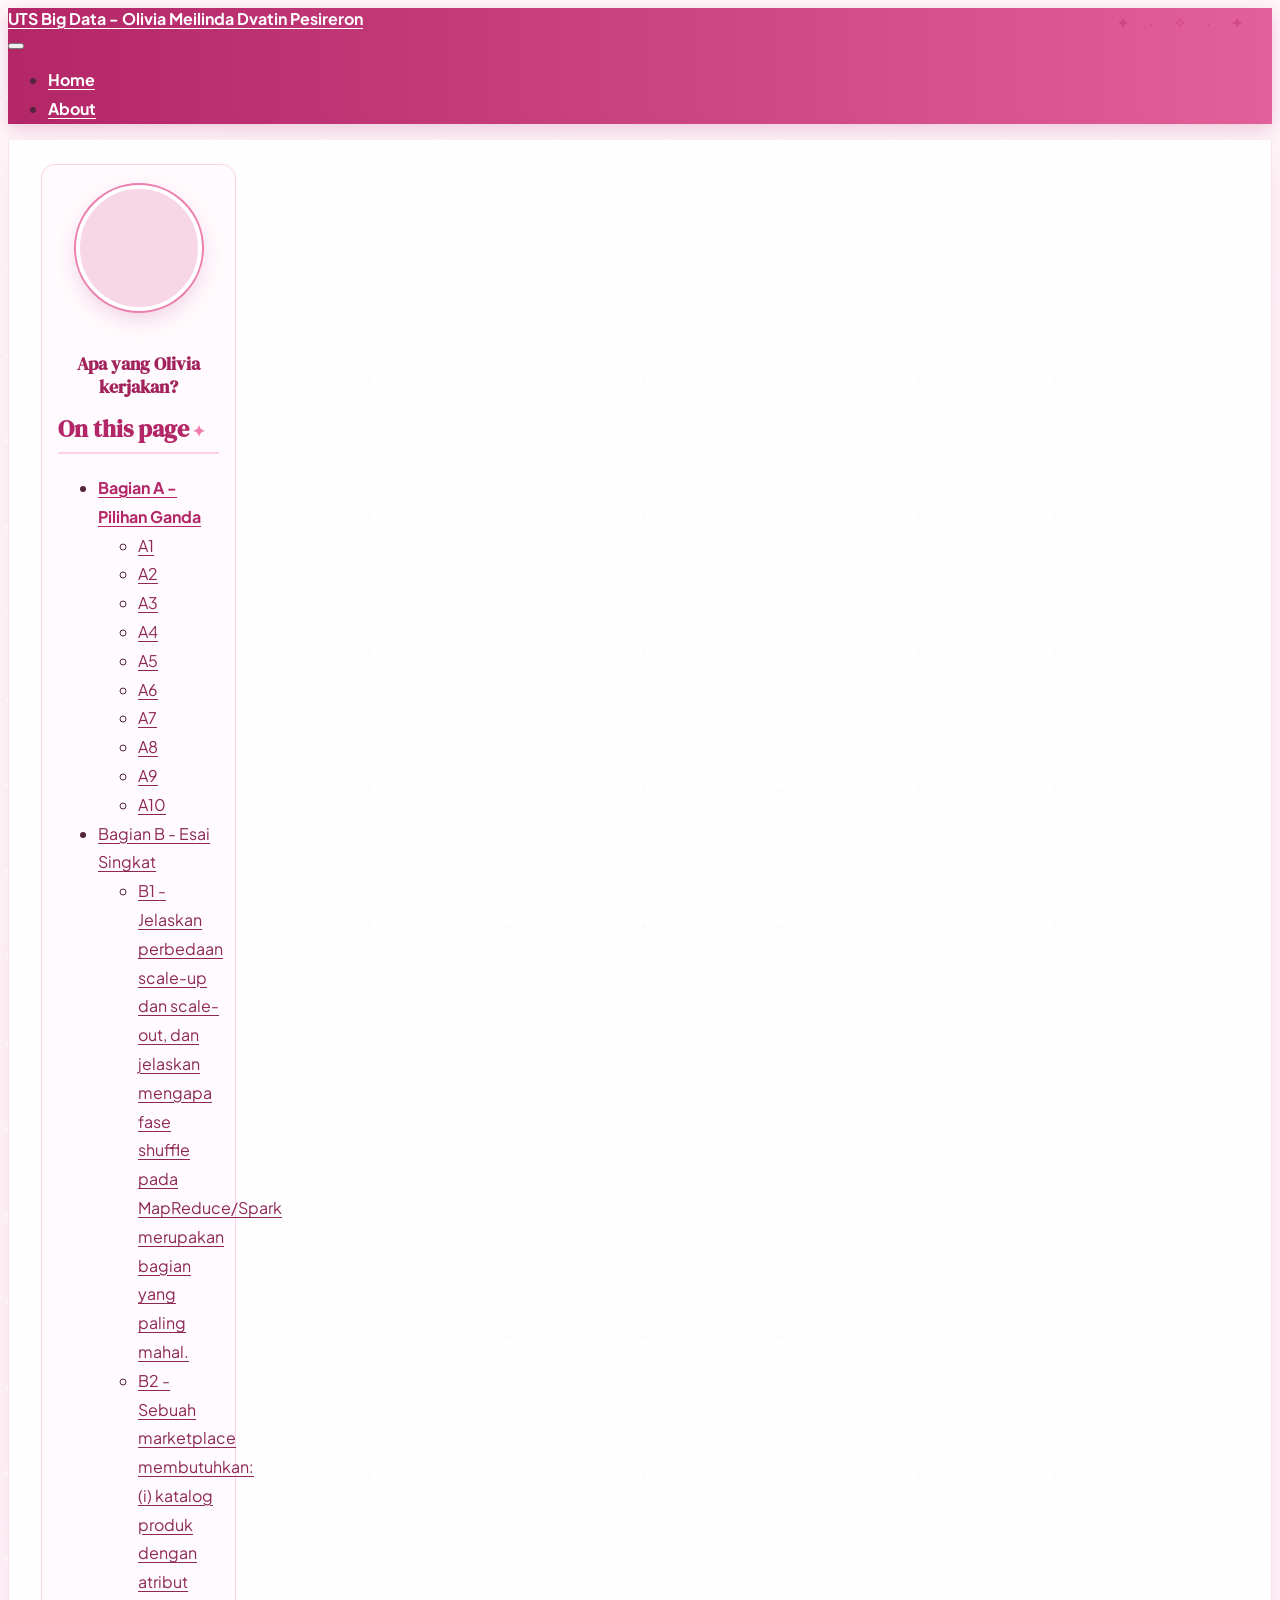
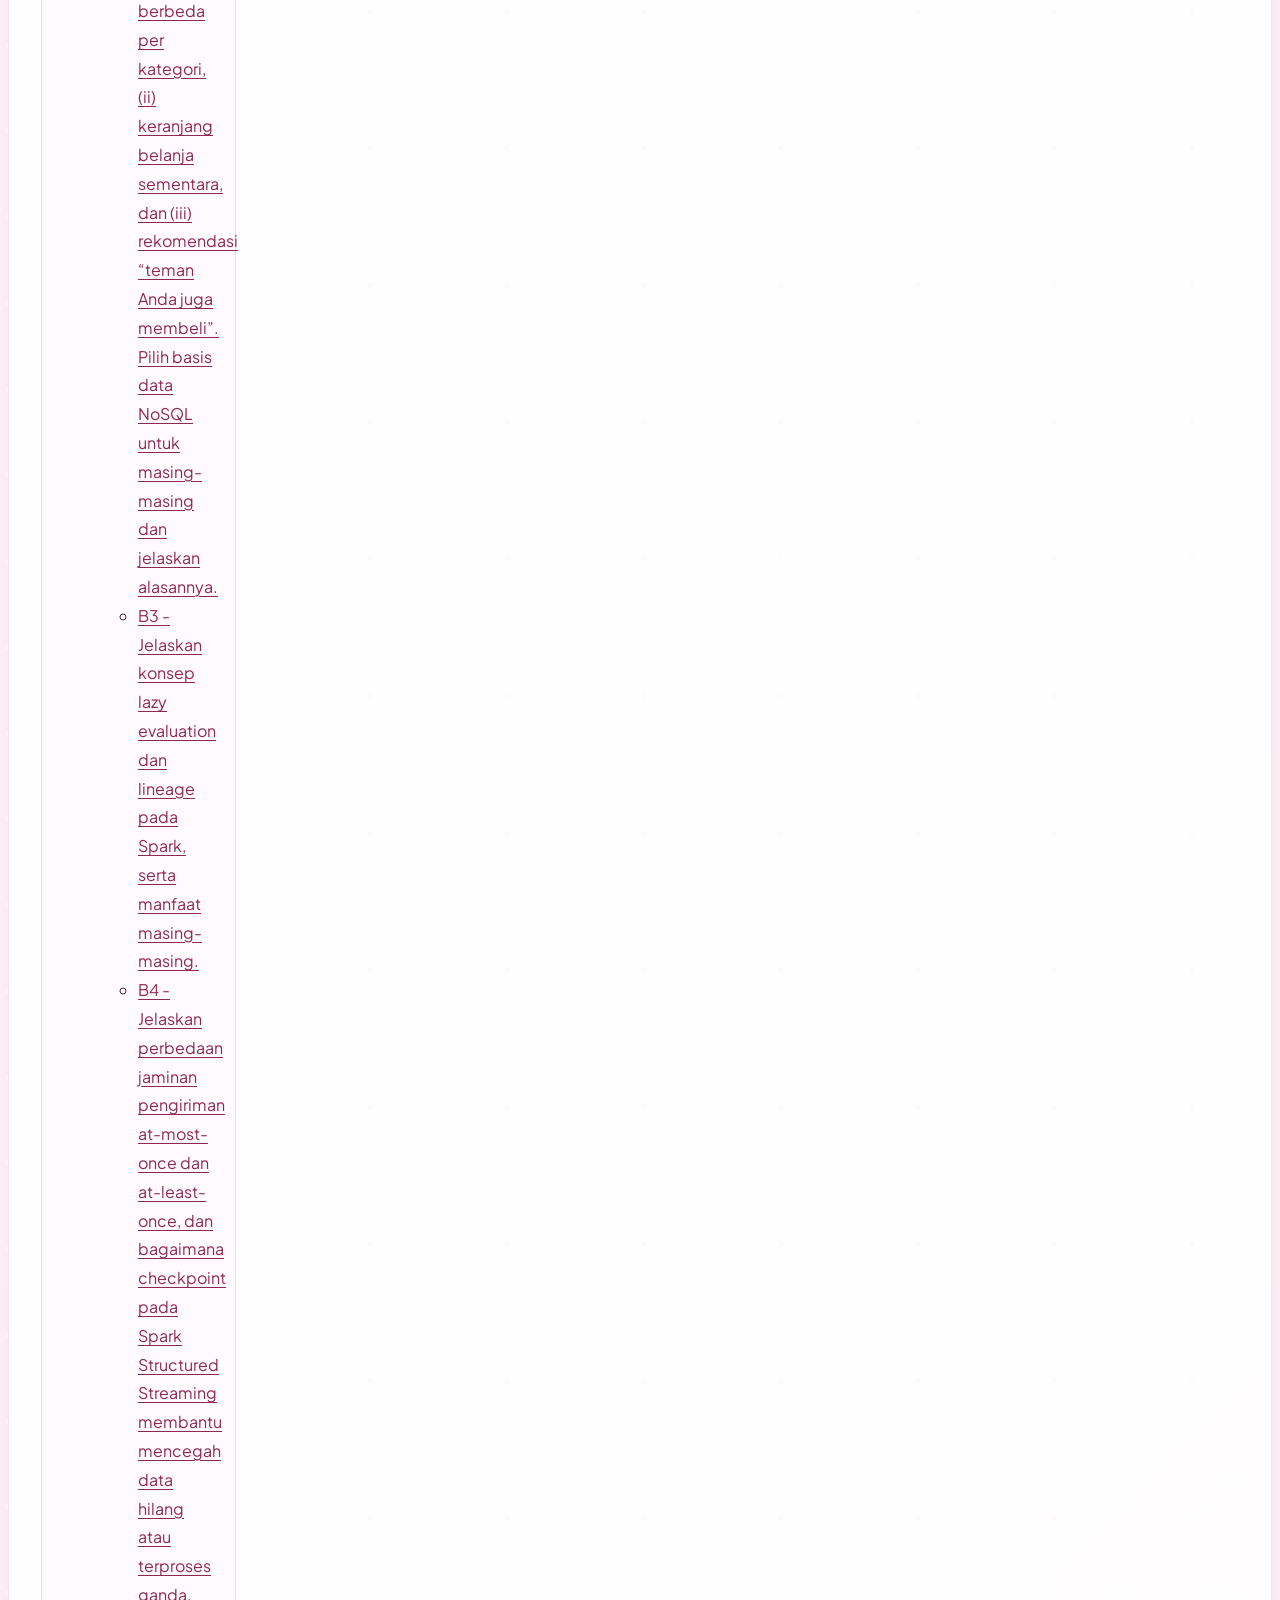
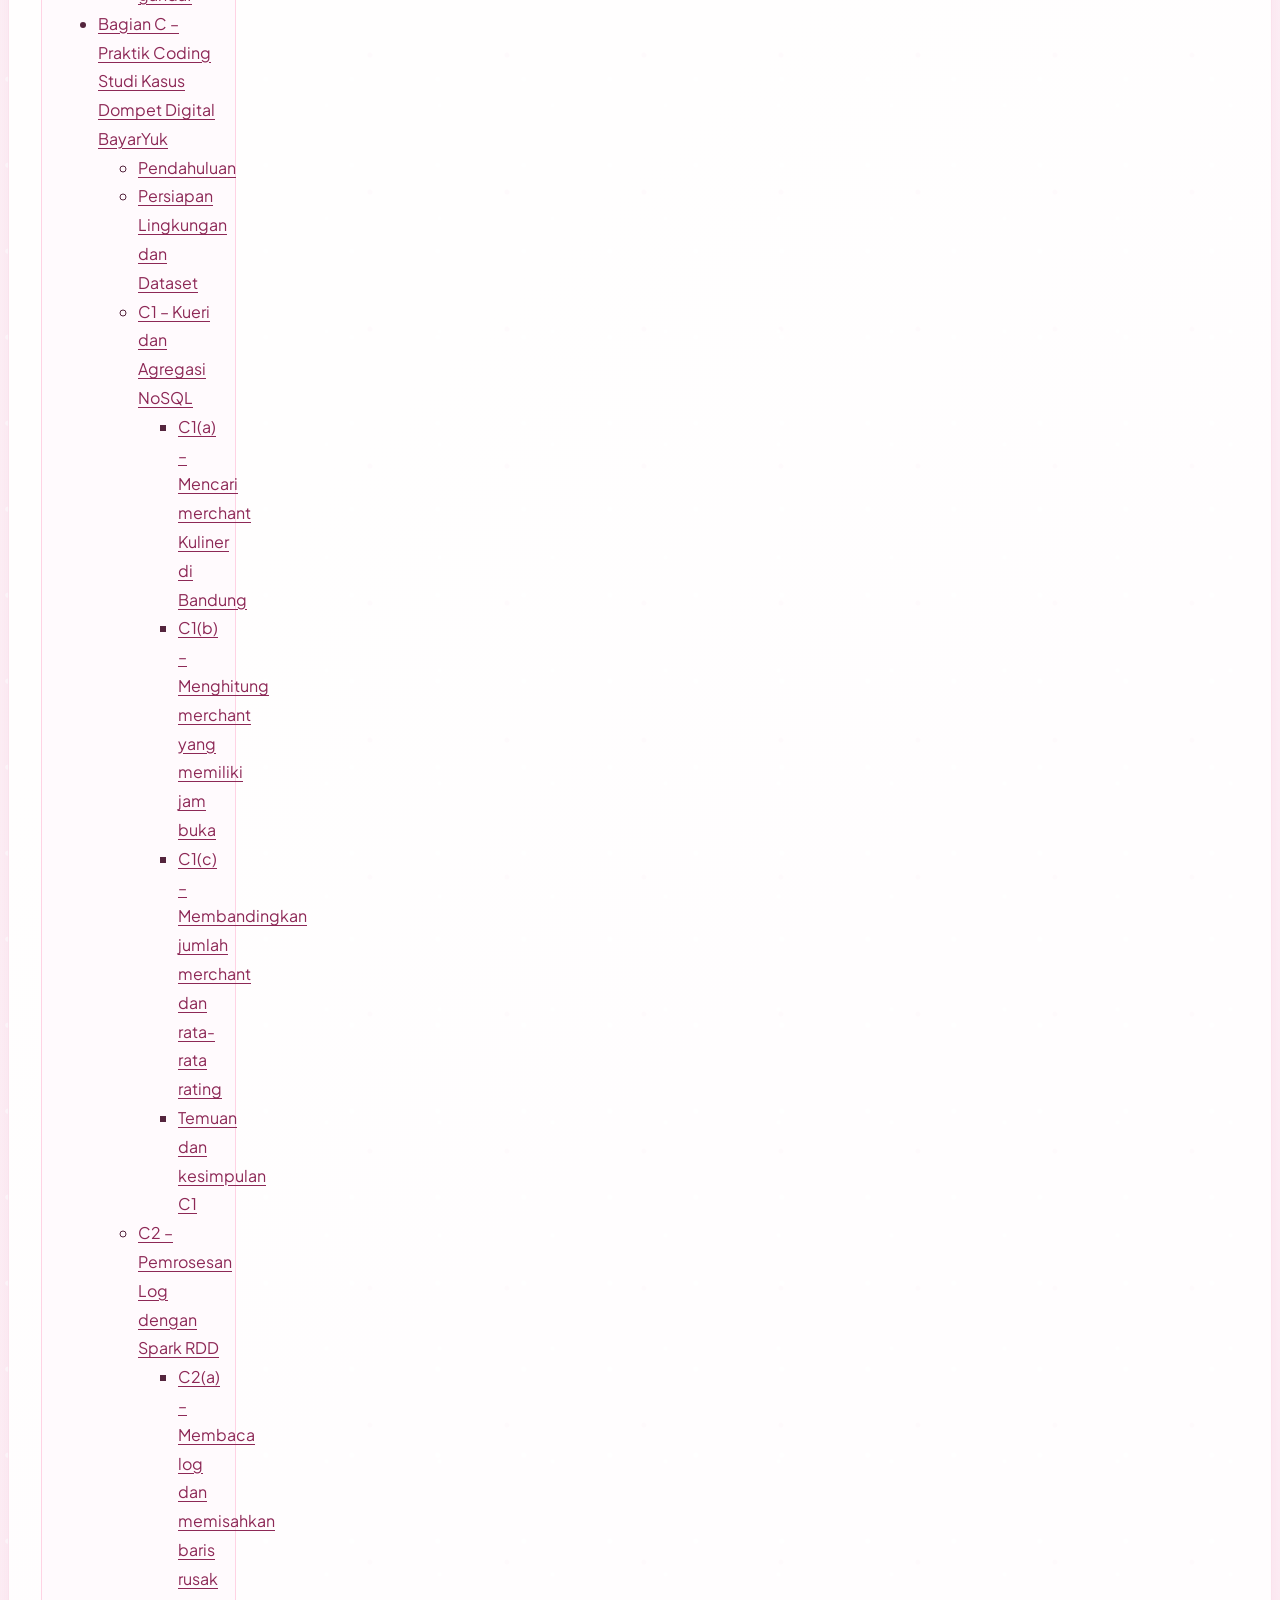
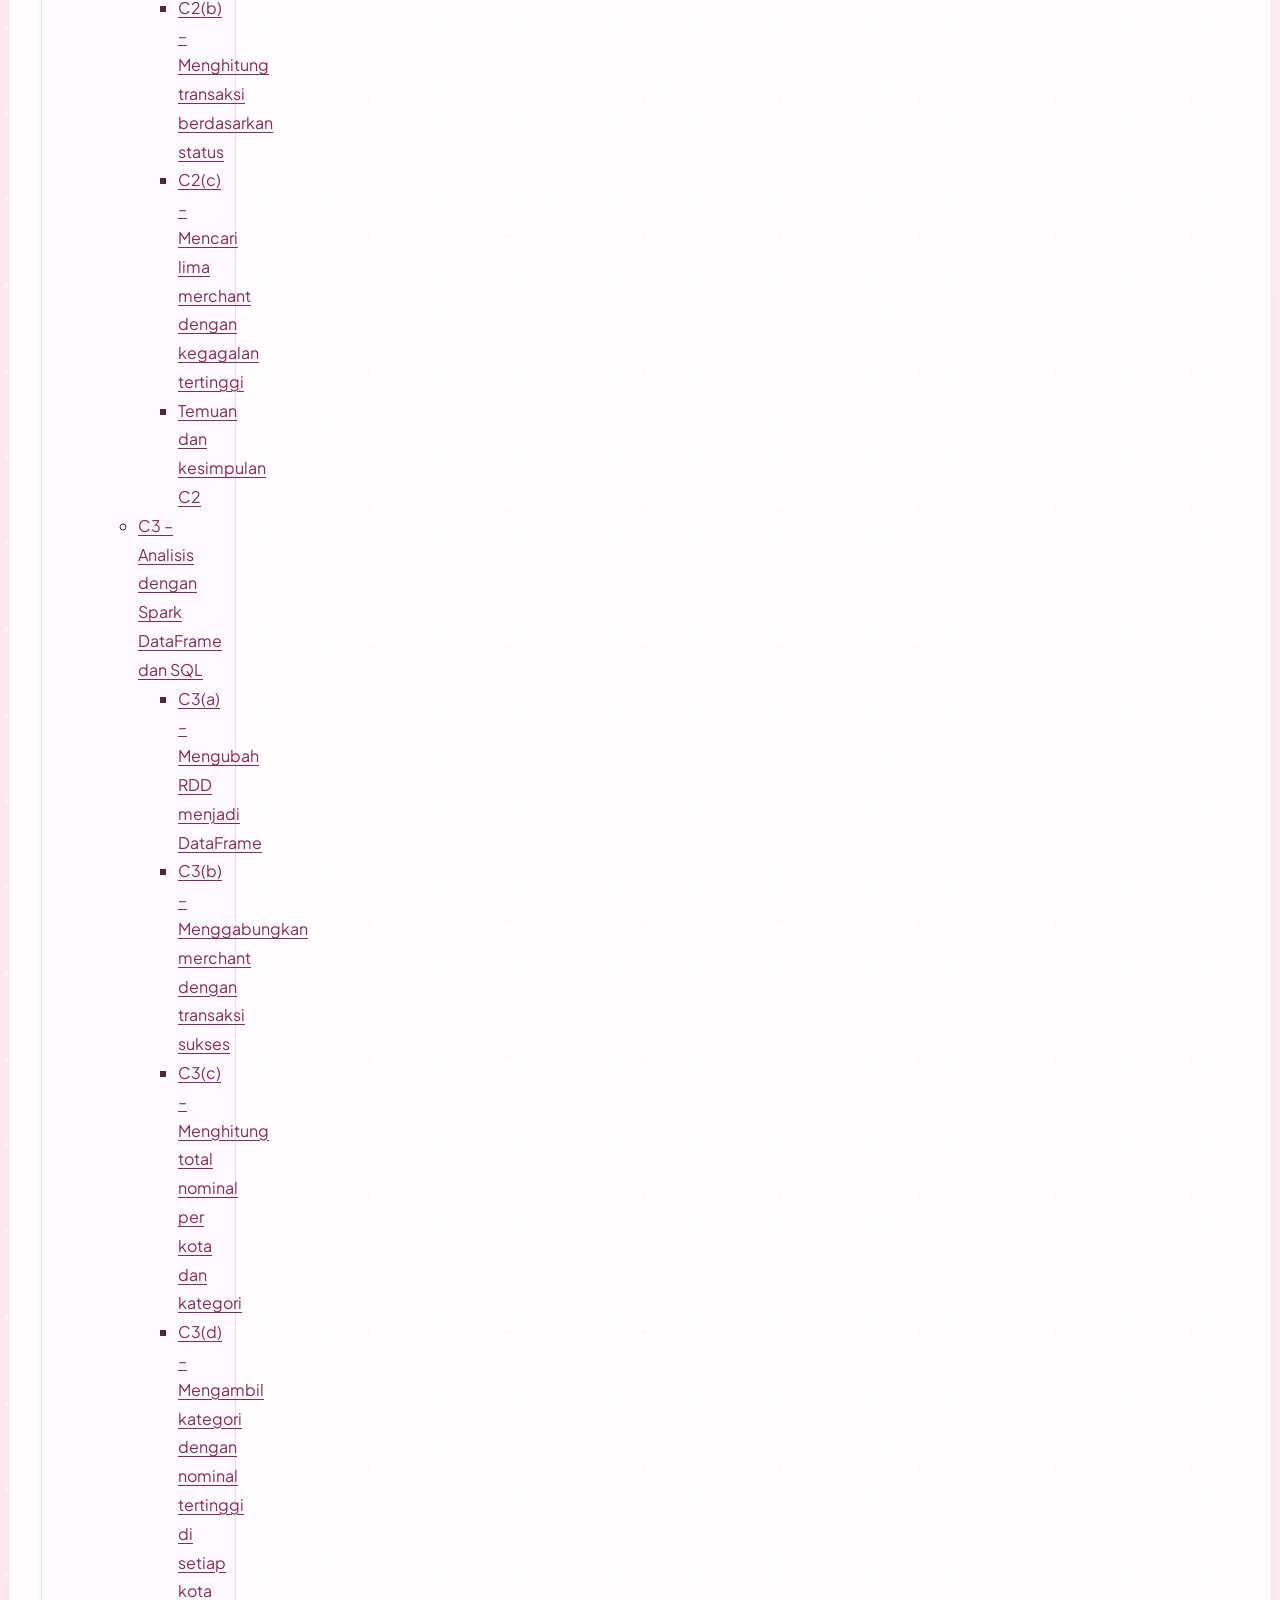
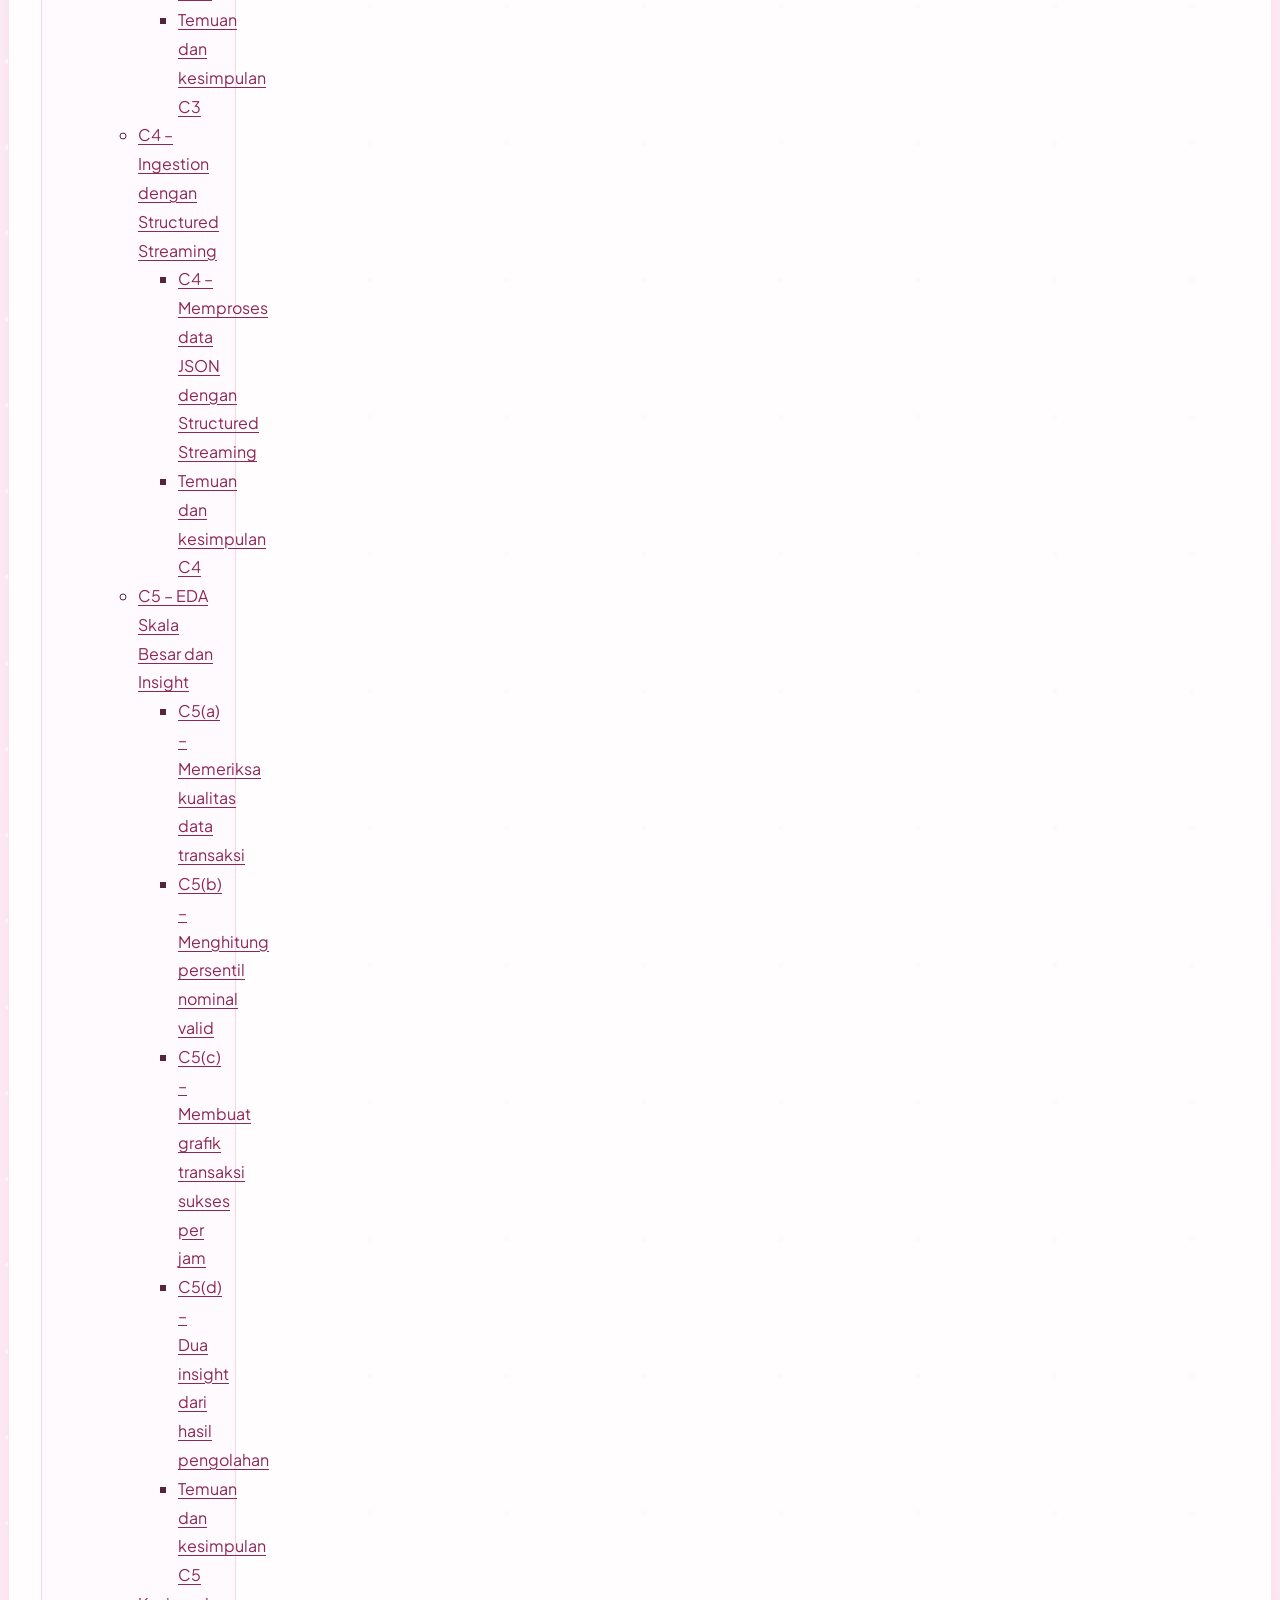
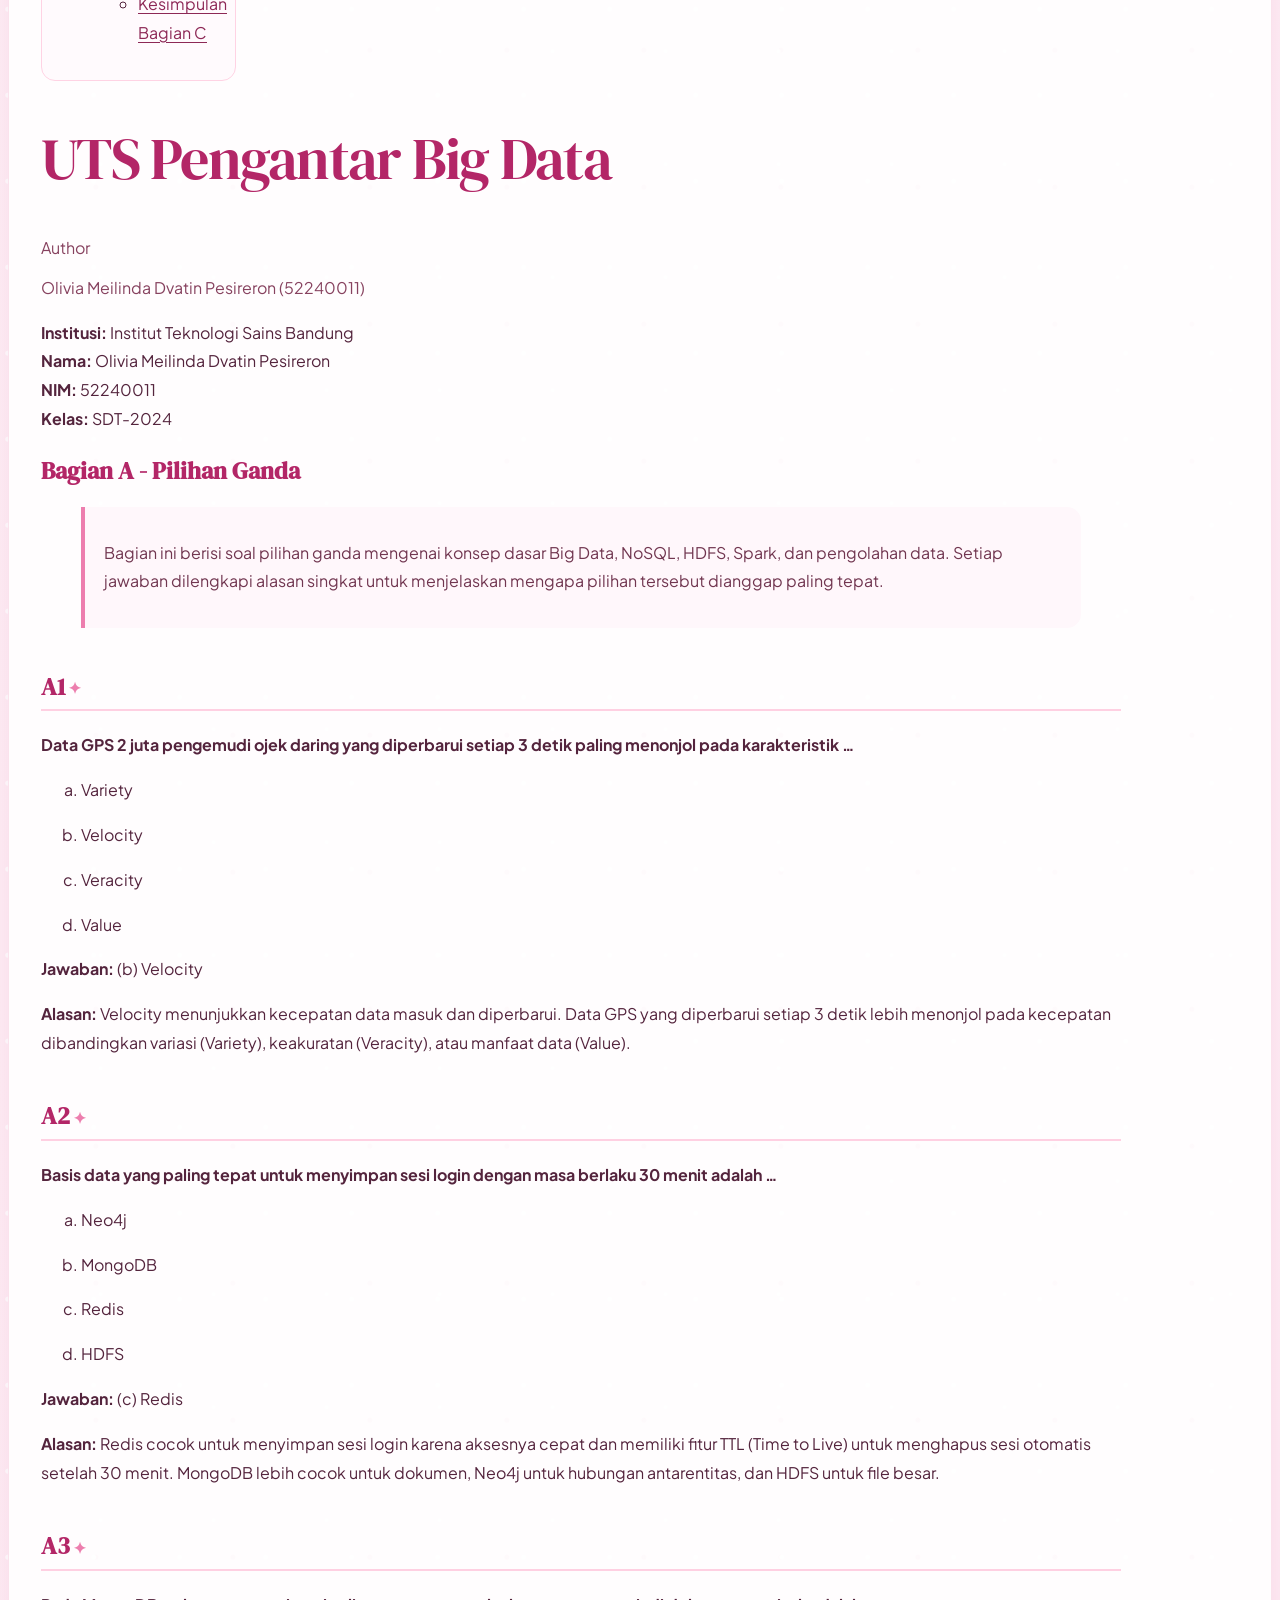
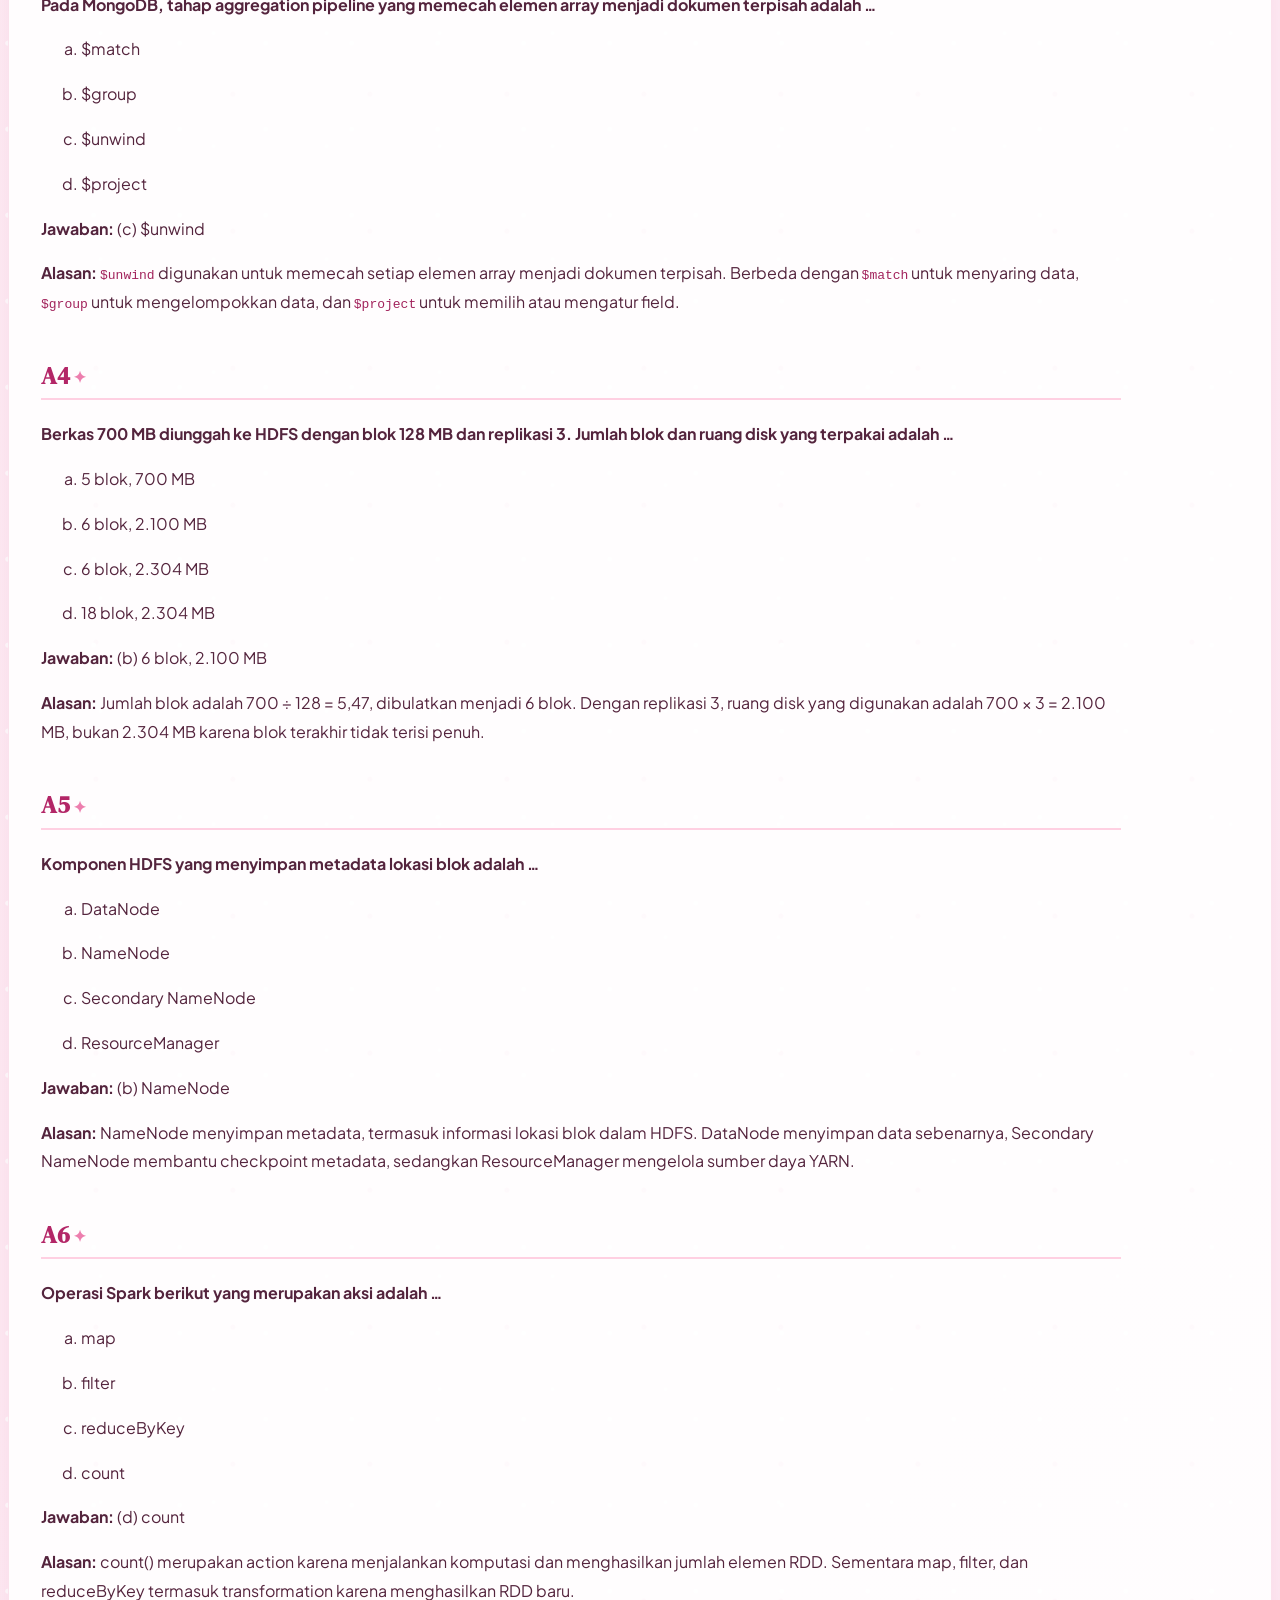
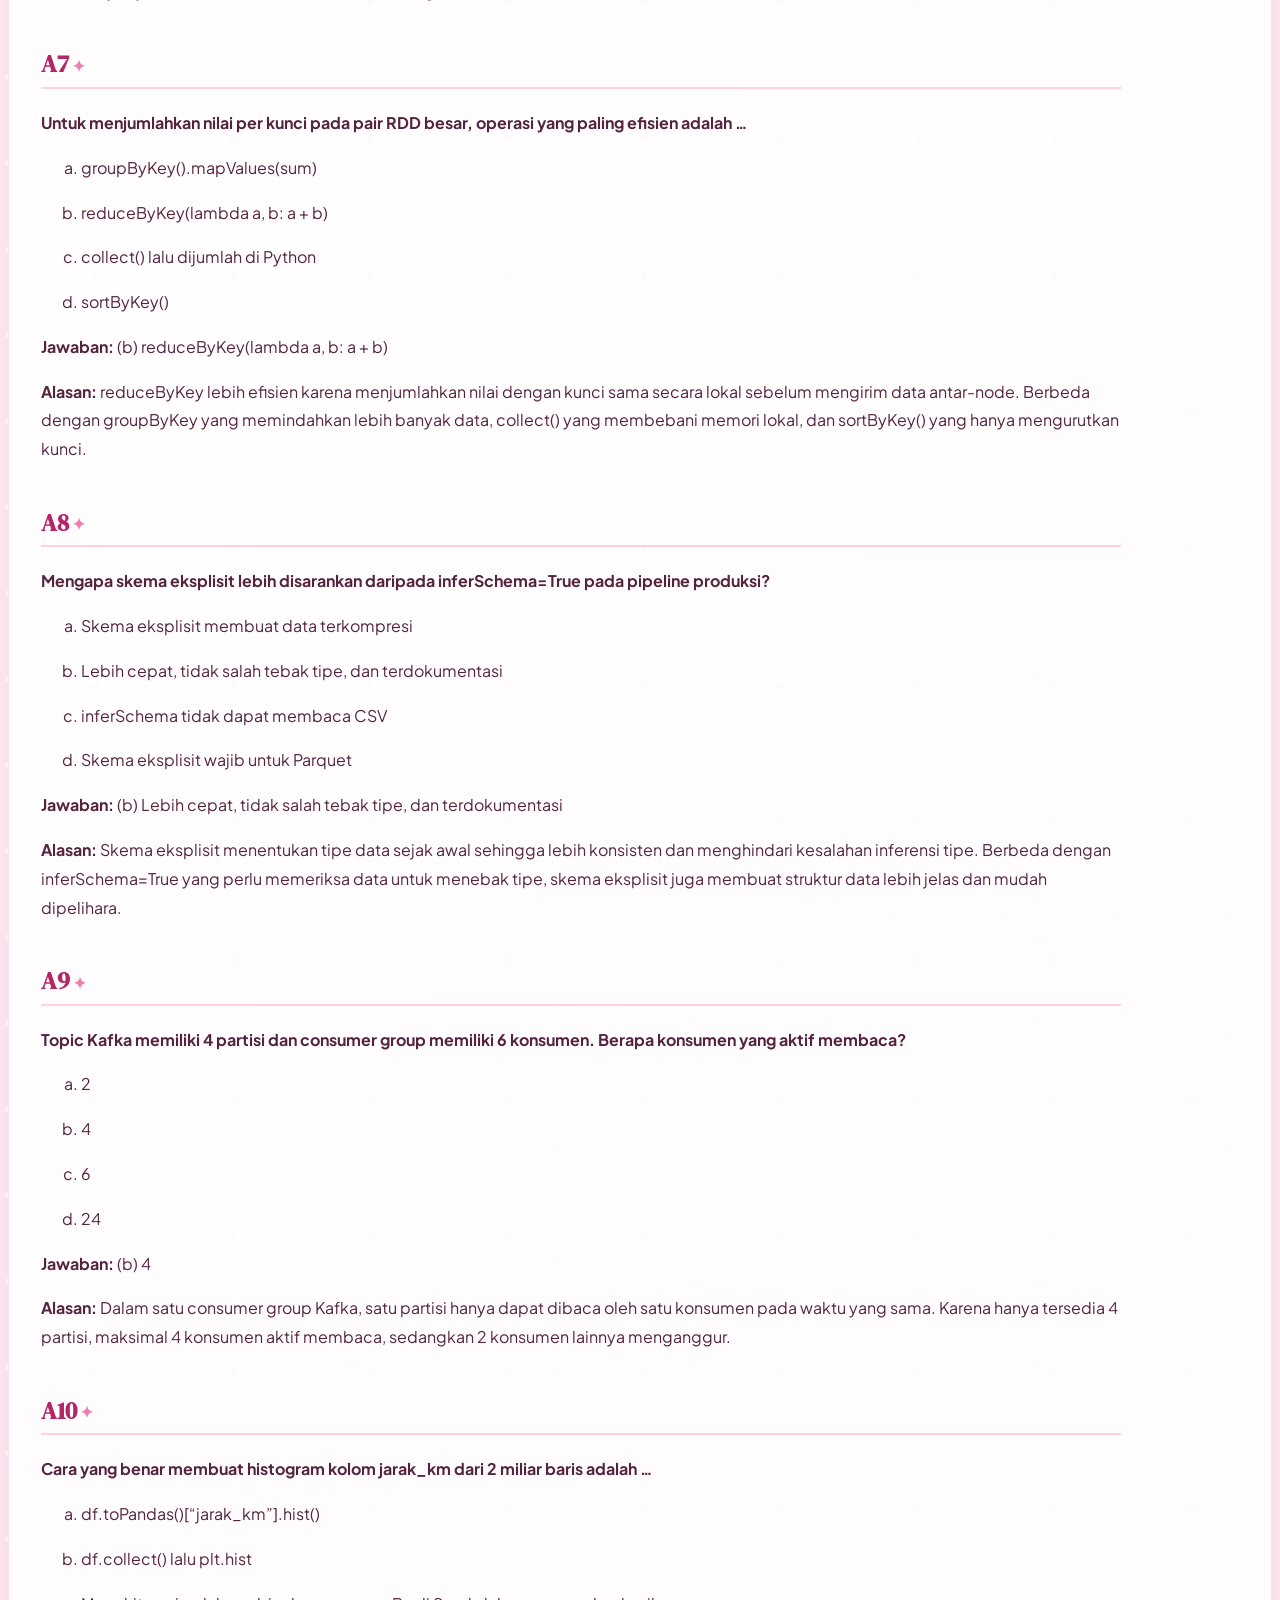
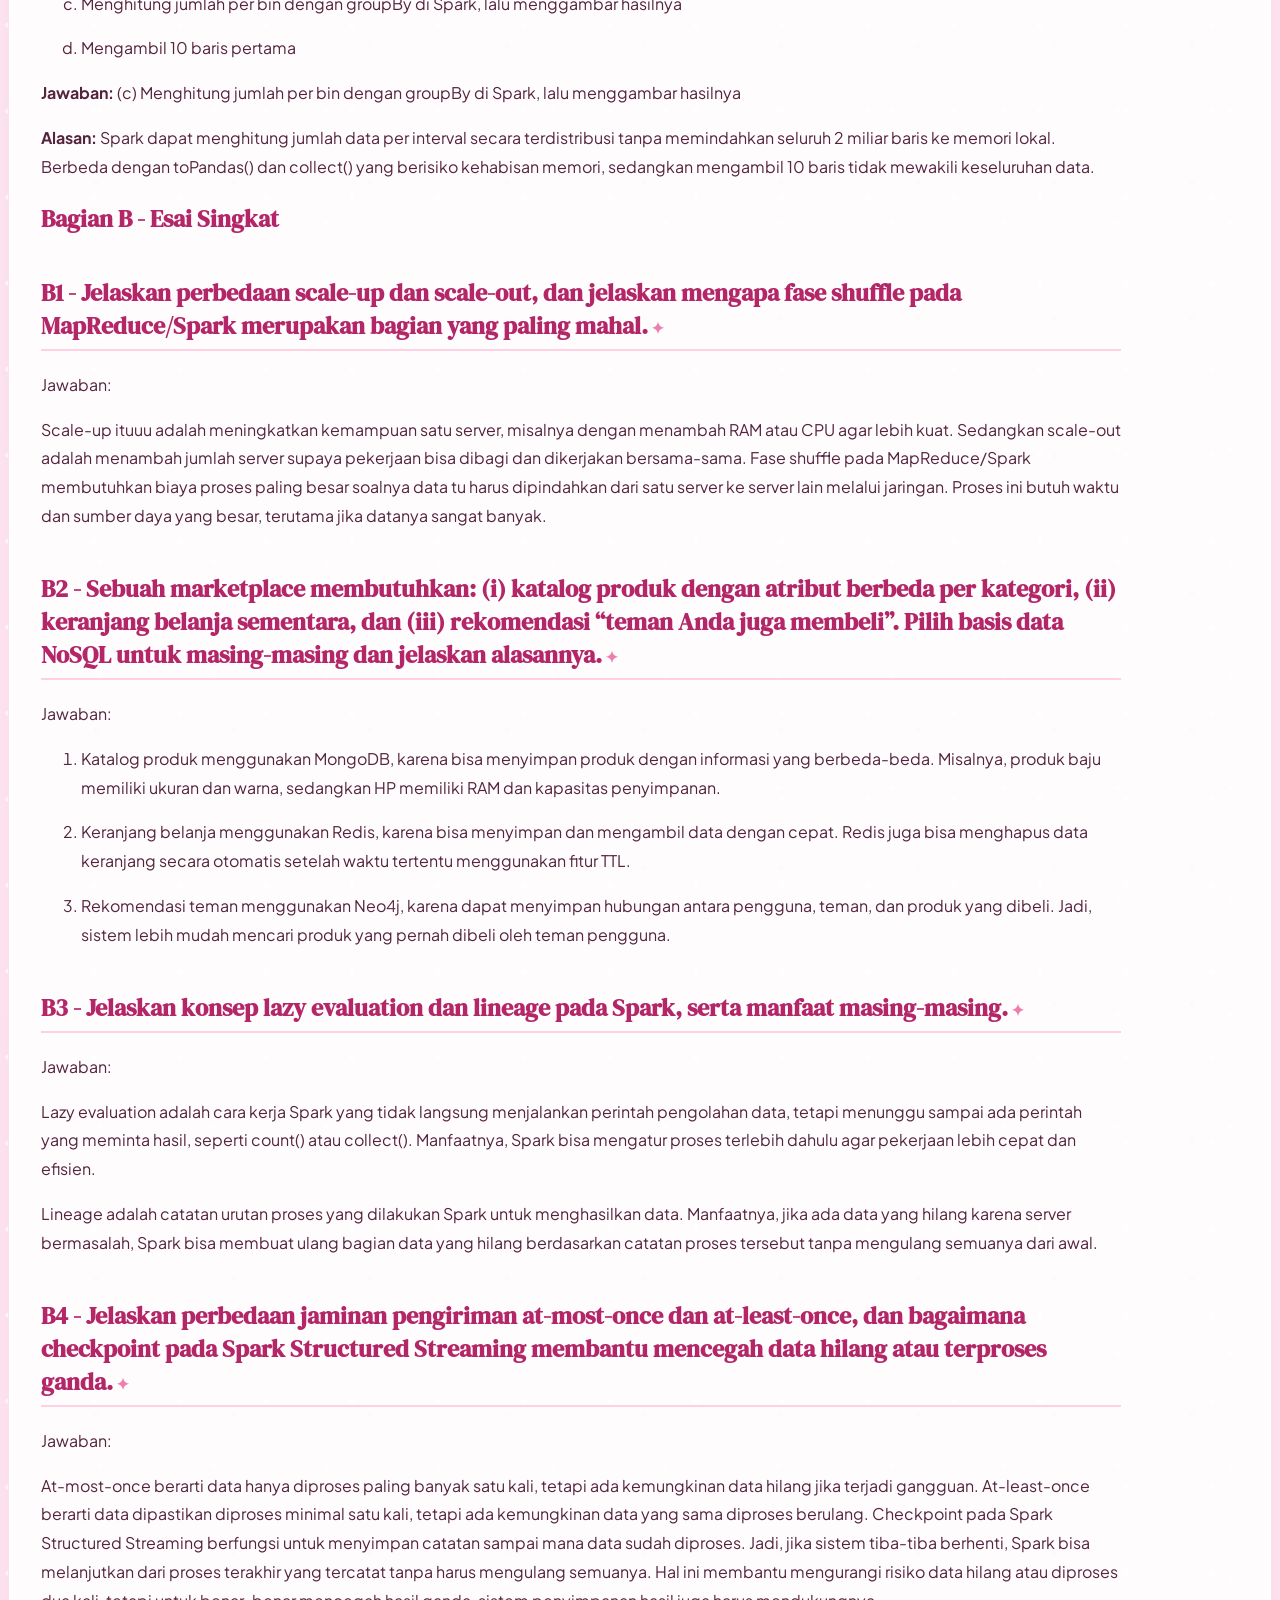
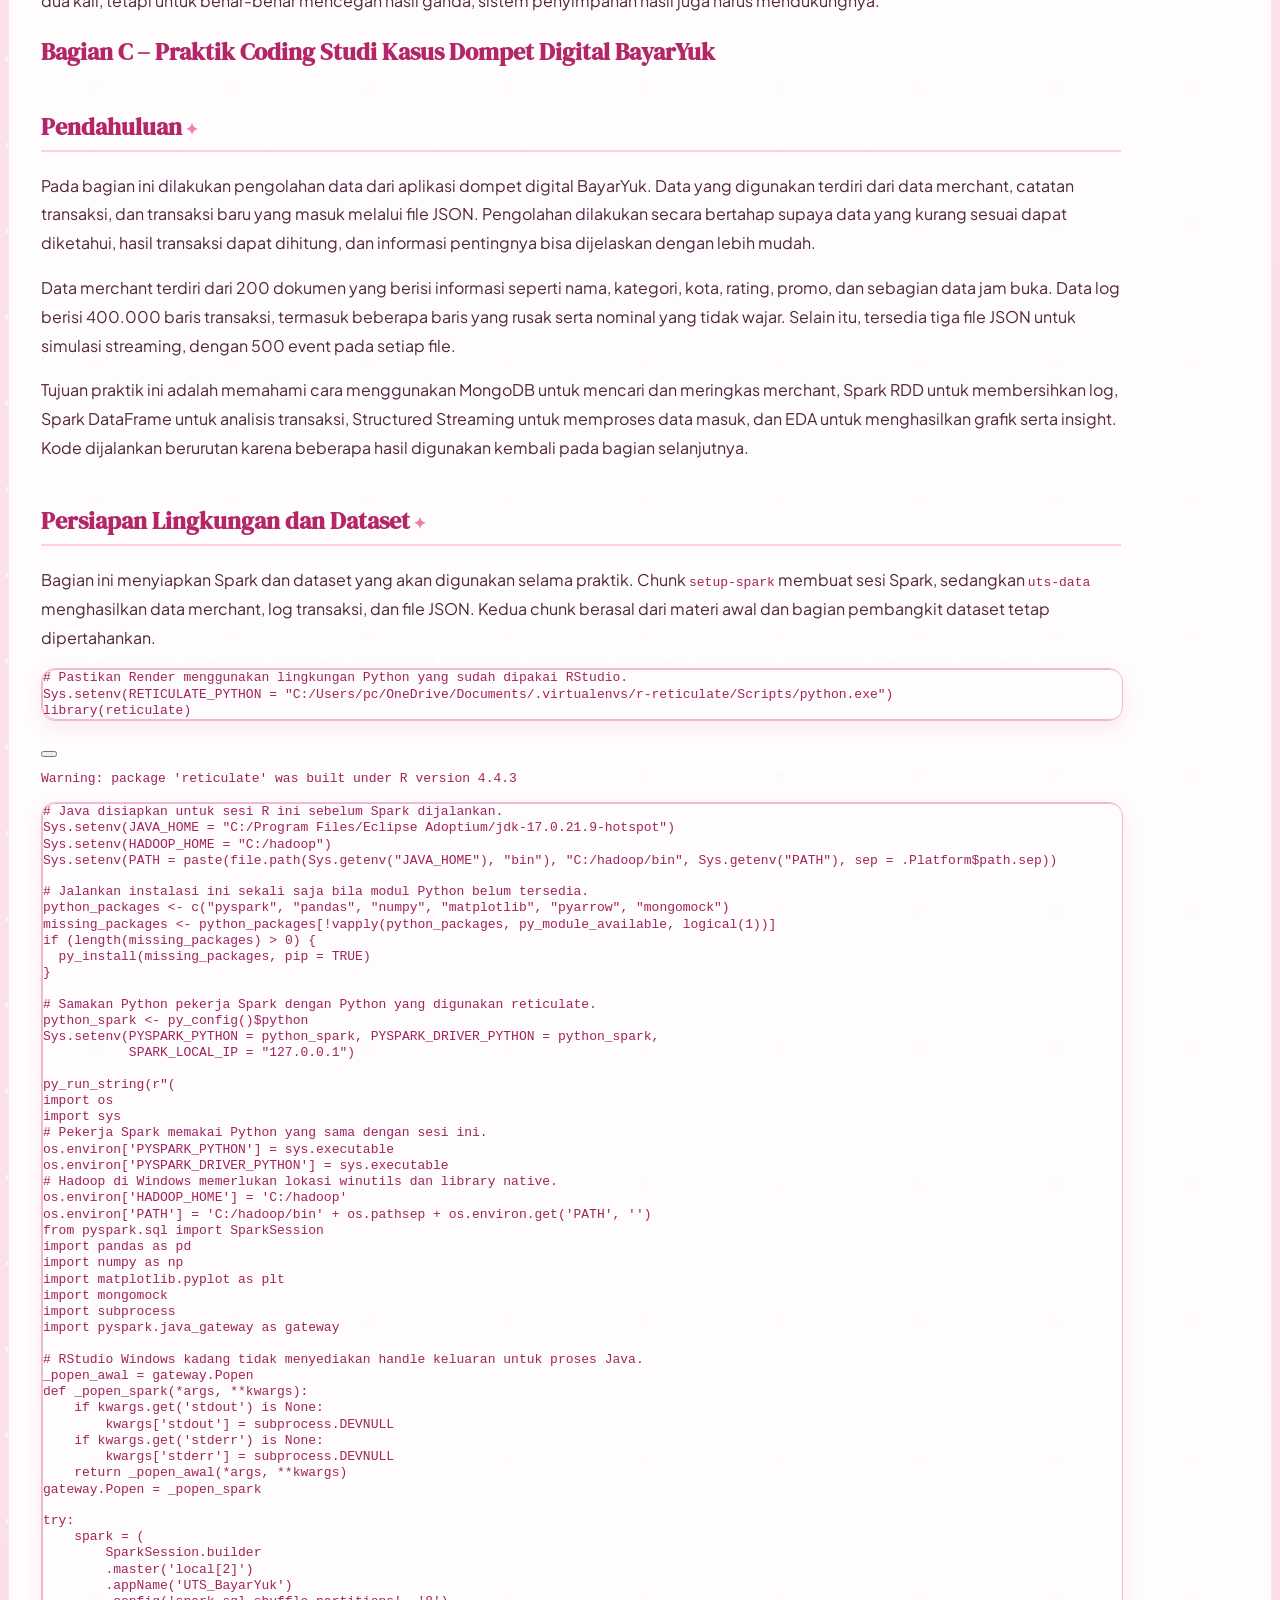
==== index.html @ 133830df "Add files via upload" ====
<!DOCTYPE html>
<html xmlns="http://www.w3.org/1999/xhtml" lang="en" xml:lang="en"><head>

<meta charset="utf-8">
<meta name="generator" content="quarto-1.8.27">

<meta name="viewport" content="width=device-width, initial-scale=1.0, user-scalable=yes">

<meta name="author" content="Olivia Meilinda Dvatin Pesireron (52240011)">

<title>UTS Pengantar Big Data – UTS Big Data - Olivia Meilinda Dvatin Pesireron</title>
<style>
code{white-space: pre-wrap;}
span.smallcaps{font-variant: small-caps;}
div.columns{display: flex; gap: min(4vw, 1.5em);}
div.column{flex: auto; overflow-x: auto;}
div.hanging-indent{margin-left: 1.5em; text-indent: -1.5em;}
ul.task-list{list-style: none;}
ul.task-list li input[type="checkbox"] {
  width: 0.8em;
  margin: 0 0.8em 0.2em -1em; /* quarto-specific, see https://github.com/quarto-dev/quarto-cli/issues/4556 */ 
  vertical-align: middle;
}
/* CSS for syntax highlighting */
html { -webkit-text-size-adjust: 100%; }
pre > code.sourceCode { white-space: pre; position: relative; }
pre > code.sourceCode > span { display: inline-block; line-height: 1.25; }
pre > code.sourceCode > span:empty { height: 1.2em; }
.sourceCode { overflow: visible; }
code.sourceCode > span { color: inherit; text-decoration: inherit; }
div.sourceCode { margin: 1em 0; }
pre.sourceCode { margin: 0; }
@media screen {
div.sourceCode { overflow: auto; }
}
@media print {
pre > code.sourceCode { white-space: pre-wrap; }
pre > code.sourceCode > span { text-indent: -5em; padding-left: 5em; }
}
pre.numberSource code
  { counter-reset: source-line 0; }
pre.numberSource code > span
  { position: relative; left: -4em; counter-increment: source-line; }
pre.numberSource code > span > a:first-child::before
  { content: counter(source-line);
    position: relative; left: -1em; text-align: right; vertical-align: baseline;
    border: none; display: inline-block;
    -webkit-touch-callout: none; -webkit-user-select: none;
    -khtml-user-select: none; -moz-user-select: none;
    -ms-user-select: none; user-select: none;
    padding: 0 4px; width: 4em;
  }
pre.numberSource { margin-left: 3em;  padding-left: 4px; }
div.sourceCode
  {   }
@media screen {
pre > code.sourceCode > span > a:first-child::before { text-decoration: underline; }
}
</style>


<script src="site_libs/quarto-nav/quarto-nav.js"></script>
<script src="site_libs/quarto-nav/headroom.min.js"></script>
<script src="site_libs/clipboard/clipboard.min.js"></script>
<script src="site_libs/quarto-search/autocomplete.umd.js"></script>
<script src="site_libs/quarto-search/fuse.min.js"></script>
<script src="site_libs/quarto-search/quarto-search.js"></script>
<meta name="quarto:offset" content="./">
<script src="site_libs/quarto-html/quarto.js" type="module"></script>
<script src="site_libs/quarto-html/tabsets/tabsets.js" type="module"></script>
<script src="site_libs/quarto-html/axe/axe-check.js" type="module"></script>
<script src="site_libs/quarto-html/popper.min.js"></script>
<script src="site_libs/quarto-html/tippy.umd.min.js"></script>
<script src="site_libs/quarto-html/anchor.min.js"></script>
<link href="site_libs/quarto-html/tippy.css" rel="stylesheet">
<link href="site_libs/quarto-html/quarto-syntax-highlighting-ed96de9b727972fe78a7b5d16c58bf87.css" rel="stylesheet" id="quarto-text-highlighting-styles">
<script src="site_libs/bootstrap/bootstrap.min.js"></script>
<link href="site_libs/bootstrap/bootstrap-icons.css" rel="stylesheet">
<link href="site_libs/bootstrap/bootstrap-e31584831b205ffbb2d98406f31c2a5b.min.css" rel="stylesheet" append-hash="true" id="quarto-bootstrap" data-mode="light">
<script id="quarto-search-options" type="application/json">{
  "location": "navbar",
  "copy-button": false,
  "collapse-after": 3,
  "panel-placement": "end",
  "type": "overlay",
  "limit": 50,
  "keyboard-shortcut": [
    "f",
    "/",
    "s"
  ],
  "show-item-context": false,
  "language": {
    "search-no-results-text": "No results",
    "search-matching-documents-text": "matching documents",
    "search-copy-link-title": "Copy link to search",
    "search-hide-matches-text": "Hide additional matches",
    "search-more-match-text": "more match in this document",
    "search-more-matches-text": "more matches in this document",
    "search-clear-button-title": "Clear",
    "search-text-placeholder": "",
    "search-detached-cancel-button-title": "Cancel",
    "search-submit-button-title": "Submit",
    "search-label": "Search"
  }
}</script>
<link href="site_libs/htmltools-fill-0.5.8.1/fill.css" rel="stylesheet">

<script src="site_libs/htmlwidgets-1.6.4/htmlwidgets.js"></script>

<script src="site_libs/plotly-binding-4.10.4/plotly.js"></script>

<script src="site_libs/typedarray-0.1/typedarray.min.js"></script>

<script src="site_libs/jquery-3.5.1/jquery.min.js"></script>

<link href="site_libs/crosstalk-1.2.1/css/crosstalk.min.css" rel="stylesheet">

<script src="site_libs/crosstalk-1.2.1/js/crosstalk.min.js"></script>

<link href="site_libs/plotly-htmlwidgets-css-2.11.1/plotly-htmlwidgets.css" rel="stylesheet">

<script src="site_libs/plotly-main-2.11.1/plotly-latest.min.js"></script>



<link rel="stylesheet" href="styles.css">
</head>

<body class="floating nav-fixed quarto-light">

<div id="quarto-search-results"></div>
  <header id="quarto-header" class="headroom fixed-top">
    <nav class="navbar navbar-expand-lg " data-bs-theme="dark">
      <div class="navbar-container container-fluid">
      <div class="navbar-brand-container mx-auto">
    <a class="navbar-brand" href="./index.html">
    <span class="navbar-title">UTS Big Data - Olivia Meilinda Dvatin Pesireron</span>
    </a>
  </div>
            <div id="quarto-search" class="" title="Search"></div>
          <button class="navbar-toggler" type="button" data-bs-toggle="collapse" data-bs-target="#navbarCollapse" aria-controls="navbarCollapse" role="menu" aria-expanded="false" aria-label="Toggle navigation" onclick="if (window.quartoToggleHeadroom) { window.quartoToggleHeadroom(); }">
  <span class="navbar-toggler-icon"></span>
</button>
          <div class="collapse navbar-collapse" id="navbarCollapse">
            <ul class="navbar-nav navbar-nav-scroll me-auto">
  <li class="nav-item">
    <a class="nav-link active" href="./index.html" aria-current="page"> 
<span class="menu-text">Home</span></a>
  </li>  
  <li class="nav-item">
    <a class="nav-link" href="./about.html"> 
<span class="menu-text">About</span></a>
  </li>  
</ul>
          </div> <!-- /navcollapse -->
            <div class="quarto-navbar-tools">
</div>
      </div> <!-- /container-fluid -->
    </nav>
</header>
<!-- content -->
<div id="quarto-content" class="quarto-container page-columns page-rows-contents page-layout-article page-navbar">
<!-- sidebar -->
  <nav id="quarto-sidebar" class="sidebar collapse collapse-horizontal quarto-sidebar-collapse-item sidebar-navigation floating overflow-auto">
    <nav id="TOC" role="doc-toc" class="toc-active">
    <h2 id="toc-title">On this page</h2>
   
  <ul>
  <li><a href="#bagian-a---pilihan-ganda" id="toc-bagian-a---pilihan-ganda" class="nav-link active" data-scroll-target="#bagian-a---pilihan-ganda">Bagian A - Pilihan Ganda</a>
  <ul class="collapse">
  <li><a href="#a1" id="toc-a1" class="nav-link" data-scroll-target="#a1">A1</a></li>
  <li><a href="#a2" id="toc-a2" class="nav-link" data-scroll-target="#a2">A2</a></li>
  <li><a href="#a3" id="toc-a3" class="nav-link" data-scroll-target="#a3">A3</a></li>
  <li><a href="#a4" id="toc-a4" class="nav-link" data-scroll-target="#a4">A4</a></li>
  <li><a href="#a5" id="toc-a5" class="nav-link" data-scroll-target="#a5">A5</a></li>
  <li><a href="#a6" id="toc-a6" class="nav-link" data-scroll-target="#a6">A6</a></li>
  <li><a href="#a7" id="toc-a7" class="nav-link" data-scroll-target="#a7">A7</a></li>
  <li><a href="#a8" id="toc-a8" class="nav-link" data-scroll-target="#a8">A8</a></li>
  <li><a href="#a9" id="toc-a9" class="nav-link" data-scroll-target="#a9">A9</a></li>
  <li><a href="#a10" id="toc-a10" class="nav-link" data-scroll-target="#a10">A10</a></li>
  </ul></li>
  <li><a href="#bagian-b---esai-singkat" id="toc-bagian-b---esai-singkat" class="nav-link" data-scroll-target="#bagian-b---esai-singkat">Bagian B - Esai Singkat</a>
  <ul class="collapse">
  <li><a href="#b1---jelaskan-perbedaan-scale-up-dan-scale-out-dan-jelaskan-mengapa-fase-shuffle-pada-mapreducespark-merupakan-bagian-yang-paling-mahal." id="toc-b1---jelaskan-perbedaan-scale-up-dan-scale-out-dan-jelaskan-mengapa-fase-shuffle-pada-mapreducespark-merupakan-bagian-yang-paling-mahal." class="nav-link" data-scroll-target="#b1---jelaskan-perbedaan-scale-up-dan-scale-out-dan-jelaskan-mengapa-fase-shuffle-pada-mapreducespark-merupakan-bagian-yang-paling-mahal.">B1 - Jelaskan perbedaan scale-up dan scale-out, dan jelaskan mengapa fase shuffle pada MapReduce/Spark merupakan bagian yang paling mahal.</a></li>
  <li><a href="#b2---sebuah-marketplace-membutuhkan-i-katalog-produk-dengan-atribut-berbeda-per-kategori-ii-keranjang-belanja-sementara-dan-iii-rekomendasi-teman-anda-juga-membeli.-pilih-basis-data-nosql-untuk-masing-masing-dan-jelaskan-alasannya." id="toc-b2---sebuah-marketplace-membutuhkan-i-katalog-produk-dengan-atribut-berbeda-per-kategori-ii-keranjang-belanja-sementara-dan-iii-rekomendasi-teman-anda-juga-membeli.-pilih-basis-data-nosql-untuk-masing-masing-dan-jelaskan-alasannya." class="nav-link" data-scroll-target="#b2---sebuah-marketplace-membutuhkan-i-katalog-produk-dengan-atribut-berbeda-per-kategori-ii-keranjang-belanja-sementara-dan-iii-rekomendasi-teman-anda-juga-membeli.-pilih-basis-data-nosql-untuk-masing-masing-dan-jelaskan-alasannya.">B2 - Sebuah marketplace membutuhkan: (i) katalog produk dengan atribut berbeda per kategori, (ii) keranjang belanja sementara, dan (iii) rekomendasi “teman Anda juga membeli”. Pilih basis data NoSQL untuk masing-masing dan jelaskan alasannya.</a></li>
  <li><a href="#b3---jelaskan-konsep-lazy-evaluation-dan-lineage-pada-spark-serta-manfaat-masing-masing." id="toc-b3---jelaskan-konsep-lazy-evaluation-dan-lineage-pada-spark-serta-manfaat-masing-masing." class="nav-link" data-scroll-target="#b3---jelaskan-konsep-lazy-evaluation-dan-lineage-pada-spark-serta-manfaat-masing-masing.">B3 - Jelaskan konsep lazy evaluation dan lineage pada Spark, serta manfaat masing-masing.</a></li>
  <li><a href="#b4---jelaskan-perbedaan-jaminan-pengiriman-at-most-once-dan-at-least-once-dan-bagaimana-checkpoint-pada-spark-structured-streaming-membantu-mencegah-data-hilang-atau-terproses-ganda." id="toc-b4---jelaskan-perbedaan-jaminan-pengiriman-at-most-once-dan-at-least-once-dan-bagaimana-checkpoint-pada-spark-structured-streaming-membantu-mencegah-data-hilang-atau-terproses-ganda." class="nav-link" data-scroll-target="#b4---jelaskan-perbedaan-jaminan-pengiriman-at-most-once-dan-at-least-once-dan-bagaimana-checkpoint-pada-spark-structured-streaming-membantu-mencegah-data-hilang-atau-terproses-ganda.">B4 - Jelaskan perbedaan jaminan pengiriman at-most-once dan at-least-once, dan bagaimana checkpoint pada Spark Structured Streaming membantu mencegah data hilang atau terproses ganda.</a></li>
  </ul></li>
  <li><a href="#bagian-c-praktik-coding-studi-kasus-dompet-digital-bayaryuk" id="toc-bagian-c-praktik-coding-studi-kasus-dompet-digital-bayaryuk" class="nav-link" data-scroll-target="#bagian-c-praktik-coding-studi-kasus-dompet-digital-bayaryuk">Bagian C – Praktik Coding Studi Kasus Dompet Digital BayarYuk</a>
  <ul class="collapse">
  <li><a href="#pendahuluan" id="toc-pendahuluan" class="nav-link" data-scroll-target="#pendahuluan">Pendahuluan</a></li>
  <li><a href="#persiapan-lingkungan-dan-dataset" id="toc-persiapan-lingkungan-dan-dataset" class="nav-link" data-scroll-target="#persiapan-lingkungan-dan-dataset">Persiapan Lingkungan dan Dataset</a></li>
  <li><a href="#c1-kueri-dan-agregasi-nosql" id="toc-c1-kueri-dan-agregasi-nosql" class="nav-link" data-scroll-target="#c1-kueri-dan-agregasi-nosql">C1 – Kueri dan Agregasi NoSQL</a>
  <ul class="collapse">
  <li><a href="#c1a-mencari-merchant-kuliner-di-bandung" id="toc-c1a-mencari-merchant-kuliner-di-bandung" class="nav-link" data-scroll-target="#c1a-mencari-merchant-kuliner-di-bandung">C1(a) – Mencari merchant Kuliner di Bandung</a></li>
  <li><a href="#c1b-menghitung-merchant-yang-memiliki-jam-buka" id="toc-c1b-menghitung-merchant-yang-memiliki-jam-buka" class="nav-link" data-scroll-target="#c1b-menghitung-merchant-yang-memiliki-jam-buka">C1(b) – Menghitung merchant yang memiliki jam buka</a></li>
  <li><a href="#c1c-membandingkan-jumlah-merchant-dan-rata-rata-rating" id="toc-c1c-membandingkan-jumlah-merchant-dan-rata-rata-rating" class="nav-link" data-scroll-target="#c1c-membandingkan-jumlah-merchant-dan-rata-rata-rating">C1(c) – Membandingkan jumlah merchant dan rata-rata rating</a></li>
  <li><a href="#temuan-dan-kesimpulan-c1" id="toc-temuan-dan-kesimpulan-c1" class="nav-link" data-scroll-target="#temuan-dan-kesimpulan-c1">Temuan dan kesimpulan C1</a></li>
  </ul></li>
  <li><a href="#c2-pemrosesan-log-dengan-spark-rdd" id="toc-c2-pemrosesan-log-dengan-spark-rdd" class="nav-link" data-scroll-target="#c2-pemrosesan-log-dengan-spark-rdd">C2 – Pemrosesan Log dengan Spark RDD</a>
  <ul class="collapse">
  <li><a href="#c2a-membaca-log-dan-memisahkan-baris-rusak" id="toc-c2a-membaca-log-dan-memisahkan-baris-rusak" class="nav-link" data-scroll-target="#c2a-membaca-log-dan-memisahkan-baris-rusak">C2(a) – Membaca log dan memisahkan baris rusak</a></li>
  <li><a href="#c2b-menghitung-transaksi-berdasarkan-status" id="toc-c2b-menghitung-transaksi-berdasarkan-status" class="nav-link" data-scroll-target="#c2b-menghitung-transaksi-berdasarkan-status">C2(b) – Menghitung transaksi berdasarkan status</a></li>
  <li><a href="#c2c-mencari-lima-merchant-dengan-kegagalan-tertinggi" id="toc-c2c-mencari-lima-merchant-dengan-kegagalan-tertinggi" class="nav-link" data-scroll-target="#c2c-mencari-lima-merchant-dengan-kegagalan-tertinggi">C2(c) – Mencari lima merchant dengan kegagalan tertinggi</a></li>
  <li><a href="#temuan-dan-kesimpulan-c2" id="toc-temuan-dan-kesimpulan-c2" class="nav-link" data-scroll-target="#temuan-dan-kesimpulan-c2">Temuan dan kesimpulan C2</a></li>
  </ul></li>
  <li><a href="#c3-analisis-dengan-spark-dataframe-dan-sql" id="toc-c3-analisis-dengan-spark-dataframe-dan-sql" class="nav-link" data-scroll-target="#c3-analisis-dengan-spark-dataframe-dan-sql">C3 – Analisis dengan Spark DataFrame dan SQL</a>
  <ul class="collapse">
  <li><a href="#c3a-mengubah-rdd-menjadi-dataframe" id="toc-c3a-mengubah-rdd-menjadi-dataframe" class="nav-link" data-scroll-target="#c3a-mengubah-rdd-menjadi-dataframe">C3(a) – Mengubah RDD menjadi DataFrame</a></li>
  <li><a href="#c3b-menggabungkan-merchant-dengan-transaksi-sukses" id="toc-c3b-menggabungkan-merchant-dengan-transaksi-sukses" class="nav-link" data-scroll-target="#c3b-menggabungkan-merchant-dengan-transaksi-sukses">C3(b) – Menggabungkan merchant dengan transaksi sukses</a></li>
  <li><a href="#c3c-menghitung-total-nominal-per-kota-dan-kategori" id="toc-c3c-menghitung-total-nominal-per-kota-dan-kategori" class="nav-link" data-scroll-target="#c3c-menghitung-total-nominal-per-kota-dan-kategori">C3(c) – Menghitung total nominal per kota dan kategori</a></li>
  <li><a href="#c3d-mengambil-kategori-dengan-nominal-tertinggi-di-setiap-kota" id="toc-c3d-mengambil-kategori-dengan-nominal-tertinggi-di-setiap-kota" class="nav-link" data-scroll-target="#c3d-mengambil-kategori-dengan-nominal-tertinggi-di-setiap-kota">C3(d) – Mengambil kategori dengan nominal tertinggi di setiap kota</a></li>
  <li><a href="#temuan-dan-kesimpulan-c3" id="toc-temuan-dan-kesimpulan-c3" class="nav-link" data-scroll-target="#temuan-dan-kesimpulan-c3">Temuan dan kesimpulan C3</a></li>
  </ul></li>
  <li><a href="#c4-ingestion-dengan-structured-streaming" id="toc-c4-ingestion-dengan-structured-streaming" class="nav-link" data-scroll-target="#c4-ingestion-dengan-structured-streaming">C4 – Ingestion dengan Structured Streaming</a>
  <ul class="collapse">
  <li><a href="#c4-memproses-data-json-dengan-structured-streaming" id="toc-c4-memproses-data-json-dengan-structured-streaming" class="nav-link" data-scroll-target="#c4-memproses-data-json-dengan-structured-streaming">C4 – Memproses data JSON dengan Structured Streaming</a></li>
  <li><a href="#temuan-dan-kesimpulan-c4" id="toc-temuan-dan-kesimpulan-c4" class="nav-link" data-scroll-target="#temuan-dan-kesimpulan-c4">Temuan dan kesimpulan C4</a></li>
  </ul></li>
  <li><a href="#c5-eda-skala-besar-dan-insight" id="toc-c5-eda-skala-besar-dan-insight" class="nav-link" data-scroll-target="#c5-eda-skala-besar-dan-insight">C5 – EDA Skala Besar dan Insight</a>
  <ul class="collapse">
  <li><a href="#c5a-memeriksa-kualitas-data-transaksi" id="toc-c5a-memeriksa-kualitas-data-transaksi" class="nav-link" data-scroll-target="#c5a-memeriksa-kualitas-data-transaksi">C5(a) – Memeriksa kualitas data transaksi</a></li>
  <li><a href="#c5b-menghitung-persentil-nominal-valid" id="toc-c5b-menghitung-persentil-nominal-valid" class="nav-link" data-scroll-target="#c5b-menghitung-persentil-nominal-valid">C5(b) – Menghitung persentil nominal valid</a></li>
  <li><a href="#c5c-membuat-grafik-transaksi-sukses-per-jam" id="toc-c5c-membuat-grafik-transaksi-sukses-per-jam" class="nav-link" data-scroll-target="#c5c-membuat-grafik-transaksi-sukses-per-jam">C5(c) – Membuat grafik transaksi sukses per jam</a></li>
  <li><a href="#c5d-dua-insight-dari-hasil-pengolahan" id="toc-c5d-dua-insight-dari-hasil-pengolahan" class="nav-link" data-scroll-target="#c5d-dua-insight-dari-hasil-pengolahan">C5(d) – Dua insight dari hasil pengolahan</a></li>
  <li><a href="#temuan-dan-kesimpulan-c5" id="toc-temuan-dan-kesimpulan-c5" class="nav-link" data-scroll-target="#temuan-dan-kesimpulan-c5">Temuan dan kesimpulan C5</a></li>
  </ul></li>
  <li><a href="#kesimpulan-bagian-c" id="toc-kesimpulan-bagian-c" class="nav-link" data-scroll-target="#kesimpulan-bagian-c">Kesimpulan Bagian C</a></li>
  </ul></li>
  </ul>
</nav>
</nav>
<div id="quarto-sidebar-glass" class="quarto-sidebar-collapse-item" data-bs-toggle="collapse" data-bs-target=".quarto-sidebar-collapse-item"></div>
<!-- margin-sidebar -->
    <div id="quarto-margin-sidebar" class="sidebar margin-sidebar zindex-bottom">
    </div>
<!-- main -->
<main class="content" id="quarto-document-content">

<header id="title-block-header" class="quarto-title-block default">
<div class="quarto-title">
<h1 class="title">UTS Pengantar Big Data</h1>
</div>



<div class="quarto-title-meta">

    <div>
    <div class="quarto-title-meta-heading">Author</div>
    <div class="quarto-title-meta-contents">
             <p>Olivia Meilinda Dvatin Pesireron (52240011) </p>
          </div>
  </div>
    
  
    
  </div>
  


</header>


<!--
SKELETON SAJA - isi seluruh jawaban, alasan, kode, output, dan insight dengan pekerjaanmu sendiri.
Ganti NIM, Nama Lengkap, serta URL video sebelum Knit.
Gunakan chunk setup-spark dan uts-data dari BD_P08_UTS.Rmd resmi tanpa mengubahnya.
-->
<p><strong>Institusi:</strong> Institut Teknologi Sains Bandung<br>
<strong>Nama:</strong> Olivia Meilinda Dvatin Pesireron<br>
<strong>NIM:</strong> 52240011<br>
<strong>Kelas:</strong> SDT-2024</p>
<section id="bagian-a---pilihan-ganda" class="level1">
<h1>Bagian A - Pilihan Ganda</h1>
<blockquote class="blockquote">
<p>Bagian ini berisi soal pilihan ganda mengenai konsep dasar Big Data, NoSQL, HDFS, Spark, dan pengolahan data. Setiap jawaban dilengkapi alasan singkat untuk menjelaskan mengapa pilihan tersebut dianggap paling tepat.</p>
</blockquote>
<section id="a1" class="level2">
<h2 class="anchored" data-anchor-id="a1">A1</h2>
<p><strong>Data GPS 2 juta pengemudi ojek daring yang diperbarui setiap 3 detik paling menonjol pada karakteristik …</strong></p>
<ol type="a">
<li><p>Variety</p></li>
<li><p>Velocity</p></li>
<li><p>Veracity</p></li>
<li><p>Value</p></li>
</ol>
<p><strong>Jawaban:</strong> (b) Velocity</p>
<p><strong>Alasan:</strong> Velocity menunjukkan kecepatan data masuk dan diperbarui. Data GPS yang diperbarui setiap 3 detik lebih menonjol pada kecepatan dibandingkan variasi (Variety), keakuratan (Veracity), atau manfaat data (Value).</p>
</section>
<section id="a2" class="level2">
<h2 class="anchored" data-anchor-id="a2">A2</h2>
<p><strong>Basis data yang paling tepat untuk menyimpan sesi login dengan masa berlaku 30 menit adalah …</strong></p>
<ol type="a">
<li><p>Neo4j</p></li>
<li><p>MongoDB</p></li>
<li><p>Redis</p></li>
<li><p>HDFS</p></li>
</ol>
<p><strong>Jawaban:</strong> (c) Redis</p>
<p><strong>Alasan:</strong> Redis cocok untuk menyimpan sesi login karena aksesnya cepat dan memiliki fitur TTL (Time to Live) untuk menghapus sesi otomatis setelah 30 menit. MongoDB lebih cocok untuk dokumen, Neo4j untuk hubungan antarentitas, dan HDFS untuk file besar.</p>
</section>
<section id="a3" class="level2">
<h2 class="anchored" data-anchor-id="a3">A3</h2>
<p><strong>Pada MongoDB, tahap aggregation pipeline yang memecah elemen array menjadi dokumen terpisah adalah …</strong></p>
<ol type="a">
<li><p>$match</p></li>
<li><p>$group</p></li>
<li><p>$unwind</p></li>
<li><p>$project</p></li>
</ol>
<p><strong>Jawaban:</strong> (c) $unwind</p>
<p><strong>Alasan:</strong> <code>$unwind</code> digunakan untuk memecah setiap elemen array menjadi dokumen terpisah. Berbeda dengan <code>$match</code> untuk menyaring data, <code>$group</code> untuk mengelompokkan data, dan <code>$project</code> untuk memilih atau mengatur field.</p>
</section>
<section id="a4" class="level2">
<h2 class="anchored" data-anchor-id="a4">A4</h2>
<p><strong>Berkas 700 MB diunggah ke HDFS dengan blok 128 MB dan replikasi 3. Jumlah blok dan ruang disk yang terpakai adalah …</strong></p>
<ol type="a">
<li><p>5 blok, 700 MB</p></li>
<li><p>6 blok, 2.100 MB</p></li>
<li><p>6 blok, 2.304 MB</p></li>
<li><p>18 blok, 2.304 MB</p></li>
</ol>
<p><strong>Jawaban:</strong> (b) 6 blok, 2.100 MB</p>
<p><strong>Alasan:</strong> Jumlah blok adalah 700 ÷ 128 = 5,47, dibulatkan menjadi 6 blok. Dengan replikasi 3, ruang disk yang digunakan adalah 700 × 3 = 2.100 MB, bukan 2.304 MB karena blok terakhir tidak terisi penuh.</p>
</section>
<section id="a5" class="level2">
<h2 class="anchored" data-anchor-id="a5">A5</h2>
<p><strong>Komponen HDFS yang menyimpan metadata lokasi blok adalah …</strong></p>
<ol type="a">
<li><p>DataNode</p></li>
<li><p>NameNode</p></li>
<li><p>Secondary NameNode</p></li>
<li><p>ResourceManager</p></li>
</ol>
<p><strong>Jawaban:</strong> (b) NameNode</p>
<p><strong>Alasan:</strong> NameNode menyimpan metadata, termasuk informasi lokasi blok dalam HDFS. DataNode menyimpan data sebenarnya, Secondary NameNode membantu checkpoint metadata, sedangkan ResourceManager mengelola sumber daya YARN.</p>
</section>
<section id="a6" class="level2">
<h2 class="anchored" data-anchor-id="a6">A6</h2>
<p><strong>Operasi Spark berikut yang merupakan aksi adalah …</strong></p>
<ol type="a">
<li><p>map</p></li>
<li><p>filter</p></li>
<li><p>reduceByKey</p></li>
<li><p>count</p></li>
</ol>
<p><strong>Jawaban:</strong> (d) count</p>
<p><strong>Alasan:</strong> count() merupakan action karena menjalankan komputasi dan menghasilkan jumlah elemen RDD. Sementara map, filter, dan reduceByKey termasuk transformation karena menghasilkan RDD baru.</p>
</section>
<section id="a7" class="level2">
<h2 class="anchored" data-anchor-id="a7">A7</h2>
<p><strong>Untuk menjumlahkan nilai per kunci pada pair RDD besar, operasi yang paling efisien adalah …</strong></p>
<ol type="a">
<li><p>groupByKey().mapValues(sum)</p></li>
<li><p>reduceByKey(lambda a, b: a + b)</p></li>
<li><p>collect() lalu dijumlah di Python</p></li>
<li><p>sortByKey()</p></li>
</ol>
<p><strong>Jawaban:</strong> (b) reduceByKey(lambda a, b: a + b)</p>
<p><strong>Alasan:</strong> reduceByKey lebih efisien karena menjumlahkan nilai dengan kunci sama secara lokal sebelum mengirim data antar-node. Berbeda dengan groupByKey yang memindahkan lebih banyak data, collect() yang membebani memori lokal, dan sortByKey() yang hanya mengurutkan kunci.</p>
</section>
<section id="a8" class="level2">
<h2 class="anchored" data-anchor-id="a8">A8</h2>
<p><strong>Mengapa skema eksplisit lebih disarankan daripada inferSchema=True pada pipeline produksi?</strong></p>
<ol type="a">
<li><p>Skema eksplisit membuat data terkompresi</p></li>
<li><p>Lebih cepat, tidak salah tebak tipe, dan terdokumentasi</p></li>
<li><p>inferSchema tidak dapat membaca CSV</p></li>
<li><p>Skema eksplisit wajib untuk Parquet</p></li>
</ol>
<p><strong>Jawaban:</strong> (b) Lebih cepat, tidak salah tebak tipe, dan terdokumentasi</p>
<p><strong>Alasan:</strong> Skema eksplisit menentukan tipe data sejak awal sehingga lebih konsisten dan menghindari kesalahan inferensi tipe. Berbeda dengan inferSchema=True yang perlu memeriksa data untuk menebak tipe, skema eksplisit juga membuat struktur data lebih jelas dan mudah dipelihara.</p>
</section>
<section id="a9" class="level2">
<h2 class="anchored" data-anchor-id="a9">A9</h2>
<p><strong>Topic Kafka memiliki 4 partisi dan consumer group memiliki 6 konsumen. Berapa konsumen yang aktif membaca?</strong></p>
<ol type="a">
<li><p>2</p></li>
<li><p>4</p></li>
<li><p>6</p></li>
<li><p>24</p></li>
</ol>
<p><strong>Jawaban:</strong> (b) 4</p>
<p><strong>Alasan:</strong> Dalam satu consumer group Kafka, satu partisi hanya dapat dibaca oleh satu konsumen pada waktu yang sama. Karena hanya tersedia 4 partisi, maksimal 4 konsumen aktif membaca, sedangkan 2 konsumen lainnya menganggur.</p>
</section>
<section id="a10" class="level2">
<h2 class="anchored" data-anchor-id="a10">A10</h2>
<p><strong>Cara yang benar membuat histogram kolom jarak_km dari 2 miliar baris adalah …</strong></p>
<ol type="a">
<li><p>df.toPandas()[“jarak_km”].hist()</p></li>
<li><p>df.collect() lalu plt.hist</p></li>
<li><p>Menghitung jumlah per bin dengan groupBy di Spark, lalu menggambar hasilnya</p></li>
<li><p>Mengambil 10 baris pertama</p></li>
</ol>
<p><strong>Jawaban:</strong> (c) Menghitung jumlah per bin dengan groupBy di Spark, lalu menggambar hasilnya</p>
<p><strong>Alasan:</strong> Spark dapat menghitung jumlah data per interval secara terdistribusi tanpa memindahkan seluruh 2 miliar baris ke memori lokal. Berbeda dengan toPandas() dan collect() yang berisiko kehabisan memori, sedangkan mengambil 10 baris tidak mewakili keseluruhan data.</p>
</section>
</section>
<section id="bagian-b---esai-singkat" class="level1">
<h1>Bagian B - Esai Singkat</h1>
<section id="b1---jelaskan-perbedaan-scale-up-dan-scale-out-dan-jelaskan-mengapa-fase-shuffle-pada-mapreducespark-merupakan-bagian-yang-paling-mahal." class="level2">
<h2 class="anchored" data-anchor-id="b1---jelaskan-perbedaan-scale-up-dan-scale-out-dan-jelaskan-mengapa-fase-shuffle-pada-mapreducespark-merupakan-bagian-yang-paling-mahal.">B1 - Jelaskan perbedaan scale-up dan scale-out, dan jelaskan mengapa fase shuffle pada MapReduce/Spark merupakan bagian yang paling mahal.</h2>
<p>Jawaban:</p>
<p>Scale-up ituuu adalah meningkatkan kemampuan satu server, misalnya dengan menambah RAM atau CPU agar lebih kuat. Sedangkan scale-out adalah menambah jumlah server supaya pekerjaan bisa dibagi dan dikerjakan bersama-sama. Fase shuffle pada MapReduce/Spark membutuhkan biaya proses paling besar soalnya data tu harus dipindahkan dari satu server ke server lain melalui jaringan. Proses ini butuh waktu dan sumber daya yang besar, terutama jika datanya sangat banyak.</p>
</section>
<section id="b2---sebuah-marketplace-membutuhkan-i-katalog-produk-dengan-atribut-berbeda-per-kategori-ii-keranjang-belanja-sementara-dan-iii-rekomendasi-teman-anda-juga-membeli.-pilih-basis-data-nosql-untuk-masing-masing-dan-jelaskan-alasannya." class="level2">
<h2 class="anchored" data-anchor-id="b2---sebuah-marketplace-membutuhkan-i-katalog-produk-dengan-atribut-berbeda-per-kategori-ii-keranjang-belanja-sementara-dan-iii-rekomendasi-teman-anda-juga-membeli.-pilih-basis-data-nosql-untuk-masing-masing-dan-jelaskan-alasannya.">B2 - Sebuah marketplace membutuhkan: (i) katalog produk dengan atribut berbeda per kategori, (ii) keranjang belanja sementara, dan (iii) rekomendasi “teman Anda juga membeli”. Pilih basis data NoSQL untuk masing-masing dan jelaskan alasannya.</h2>
<p>Jawaban:</p>
<ol type="1">
<li><p>Katalog produk menggunakan MongoDB, karena bisa menyimpan produk dengan informasi yang berbeda-beda. Misalnya, produk baju memiliki ukuran dan warna, sedangkan HP memiliki RAM dan kapasitas penyimpanan.</p></li>
<li><p>Keranjang belanja menggunakan Redis, karena bisa menyimpan dan mengambil data dengan cepat. Redis juga bisa menghapus data keranjang secara otomatis setelah waktu tertentu menggunakan fitur TTL.</p></li>
<li><p>Rekomendasi teman menggunakan Neo4j, karena dapat menyimpan hubungan antara pengguna, teman, dan produk yang dibeli. Jadi, sistem lebih mudah mencari produk yang pernah dibeli oleh teman pengguna.</p></li>
</ol>
</section>
<section id="b3---jelaskan-konsep-lazy-evaluation-dan-lineage-pada-spark-serta-manfaat-masing-masing." class="level2">
<h2 class="anchored" data-anchor-id="b3---jelaskan-konsep-lazy-evaluation-dan-lineage-pada-spark-serta-manfaat-masing-masing.">B3 - Jelaskan konsep lazy evaluation dan lineage pada Spark, serta manfaat masing-masing.</h2>
<p>Jawaban:</p>
<p>Lazy evaluation adalah cara kerja Spark yang tidak langsung menjalankan perintah pengolahan data, tetapi menunggu sampai ada perintah yang meminta hasil, seperti count() atau collect(). Manfaatnya, Spark bisa mengatur proses terlebih dahulu agar pekerjaan lebih cepat dan efisien.</p>
<p>Lineage adalah catatan urutan proses yang dilakukan Spark untuk menghasilkan data. Manfaatnya, jika ada data yang hilang karena server bermasalah, Spark bisa membuat ulang bagian data yang hilang berdasarkan catatan proses tersebut tanpa mengulang semuanya dari awal.</p>
</section>
<section id="b4---jelaskan-perbedaan-jaminan-pengiriman-at-most-once-dan-at-least-once-dan-bagaimana-checkpoint-pada-spark-structured-streaming-membantu-mencegah-data-hilang-atau-terproses-ganda." class="level2">
<h2 class="anchored" data-anchor-id="b4---jelaskan-perbedaan-jaminan-pengiriman-at-most-once-dan-at-least-once-dan-bagaimana-checkpoint-pada-spark-structured-streaming-membantu-mencegah-data-hilang-atau-terproses-ganda.">B4 - Jelaskan perbedaan jaminan pengiriman at-most-once dan at-least-once, dan bagaimana checkpoint pada Spark Structured Streaming membantu mencegah data hilang atau terproses ganda.</h2>
<p>Jawaban:</p>
<p>At-most-once berarti data hanya diproses paling banyak satu kali, tetapi ada kemungkinan data hilang jika terjadi gangguan. At-least-once berarti data dipastikan diproses minimal satu kali, tetapi ada kemungkinan data yang sama diproses berulang. Checkpoint pada Spark Structured Streaming berfungsi untuk menyimpan catatan sampai mana data sudah diproses. Jadi, jika sistem tiba-tiba berhenti, Spark bisa melanjutkan dari proses terakhir yang tercatat tanpa harus mengulang semuanya. Hal ini membantu mengurangi risiko data hilang atau diproses dua kali, tetapi untuk benar-benar mencegah hasil ganda, sistem penyimpanan hasil juga harus mendukungnya.</p>
</section>
</section>
<section id="bagian-c-praktik-coding-studi-kasus-dompet-digital-bayaryuk" class="level1">
<h1>Bagian C – Praktik Coding Studi Kasus Dompet Digital BayarYuk</h1>
<section id="pendahuluan" class="level2">
<h2 class="anchored" data-anchor-id="pendahuluan">Pendahuluan</h2>
<p>Pada bagian ini dilakukan pengolahan data dari aplikasi dompet digital BayarYuk. Data yang digunakan terdiri dari data merchant, catatan transaksi, dan transaksi baru yang masuk melalui file JSON. Pengolahan dilakukan secara bertahap supaya data yang kurang sesuai dapat diketahui, hasil transaksi dapat dihitung, dan informasi pentingnya bisa dijelaskan dengan lebih mudah.</p>
<p>Data merchant terdiri dari 200 dokumen yang berisi informasi seperti nama, kategori, kota, rating, promo, dan sebagian data jam buka. Data log berisi 400.000 baris transaksi, termasuk beberapa baris yang rusak serta nominal yang tidak wajar. Selain itu, tersedia tiga file JSON untuk simulasi streaming, dengan 500 event pada setiap file.</p>
<p>Tujuan praktik ini adalah memahami cara menggunakan MongoDB untuk mencari dan meringkas merchant, Spark RDD untuk membersihkan log, Spark DataFrame untuk analisis transaksi, Structured Streaming untuk memproses data masuk, dan EDA untuk menghasilkan grafik serta insight. Kode dijalankan berurutan karena beberapa hasil digunakan kembali pada bagian selanjutnya.</p>
</section>
<section id="persiapan-lingkungan-dan-dataset" class="level2">
<h2 class="anchored" data-anchor-id="persiapan-lingkungan-dan-dataset">Persiapan Lingkungan dan Dataset</h2>
<p>Bagian ini menyiapkan Spark dan dataset yang akan digunakan selama praktik. Chunk <code>setup-spark</code> membuat sesi Spark, sedangkan <code>uts-data</code> menghasilkan data merchant, log transaksi, dan file JSON. Kedua chunk berasal dari materi awal dan bagian pembangkit dataset tetap dipertahankan.</p>
<div class="cell">
<div class="code-copy-outer-scaffold"><div class="sourceCode cell-code" id="cb1"><pre class="sourceCode r code-with-copy"><code class="sourceCode r"><span id="cb1-1"><a href="#cb1-1" aria-hidden="true" tabindex="-1"></a><span class="co"># Pastikan Render menggunakan lingkungan Python yang sudah dipakai RStudio.</span></span>
<span id="cb1-2"><a href="#cb1-2" aria-hidden="true" tabindex="-1"></a><span class="fu">Sys.setenv</span>(<span class="at">RETICULATE_PYTHON =</span> <span class="st">"C:/Users/pc/OneDrive/Documents/.virtualenvs/r-reticulate/Scripts/python.exe"</span>)</span>
<span id="cb1-3"><a href="#cb1-3" aria-hidden="true" tabindex="-1"></a><span class="fu">library</span>(reticulate)</span></code></pre></div><button title="Copy to Clipboard" class="code-copy-button"><i class="bi"></i></button></div>
<div class="cell-output cell-output-stderr">
<pre><code>Warning: package 'reticulate' was built under R version 4.4.3</code></pre>
</div>
<div class="code-copy-outer-scaffold"><div class="sourceCode cell-code" id="cb3"><pre class="sourceCode r code-with-copy"><code class="sourceCode r"><span id="cb3-1"><a href="#cb3-1" aria-hidden="true" tabindex="-1"></a><span class="co"># Java disiapkan untuk sesi R ini sebelum Spark dijalankan.</span></span>
<span id="cb3-2"><a href="#cb3-2" aria-hidden="true" tabindex="-1"></a><span class="fu">Sys.setenv</span>(<span class="at">JAVA_HOME =</span> <span class="st">"C:/Program Files/Eclipse Adoptium/jdk-17.0.21.9-hotspot"</span>)</span>
<span id="cb3-3"><a href="#cb3-3" aria-hidden="true" tabindex="-1"></a><span class="fu">Sys.setenv</span>(<span class="at">HADOOP_HOME =</span> <span class="st">"C:/hadoop"</span>)</span>
<span id="cb3-4"><a href="#cb3-4" aria-hidden="true" tabindex="-1"></a><span class="fu">Sys.setenv</span>(<span class="at">PATH =</span> <span class="fu">paste</span>(<span class="fu">file.path</span>(<span class="fu">Sys.getenv</span>(<span class="st">"JAVA_HOME"</span>), <span class="st">"bin"</span>), <span class="st">"C:/hadoop/bin"</span>, <span class="fu">Sys.getenv</span>(<span class="st">"PATH"</span>), <span class="at">sep =</span> .Platform<span class="sc">$</span>path.sep))</span>
<span id="cb3-5"><a href="#cb3-5" aria-hidden="true" tabindex="-1"></a></span>
<span id="cb3-6"><a href="#cb3-6" aria-hidden="true" tabindex="-1"></a><span class="co"># Jalankan instalasi ini sekali saja bila modul Python belum tersedia.</span></span>
<span id="cb3-7"><a href="#cb3-7" aria-hidden="true" tabindex="-1"></a>python_packages <span class="ot">&lt;-</span> <span class="fu">c</span>(<span class="st">"pyspark"</span>, <span class="st">"pandas"</span>, <span class="st">"numpy"</span>, <span class="st">"matplotlib"</span>, <span class="st">"pyarrow"</span>, <span class="st">"mongomock"</span>)</span>
<span id="cb3-8"><a href="#cb3-8" aria-hidden="true" tabindex="-1"></a>missing_packages <span class="ot">&lt;-</span> python_packages[<span class="sc">!</span><span class="fu">vapply</span>(python_packages, py_module_available, <span class="fu">logical</span>(<span class="dv">1</span>))]</span>
<span id="cb3-9"><a href="#cb3-9" aria-hidden="true" tabindex="-1"></a><span class="cf">if</span> (<span class="fu">length</span>(missing_packages) <span class="sc">&gt;</span> <span class="dv">0</span>) {</span>
<span id="cb3-10"><a href="#cb3-10" aria-hidden="true" tabindex="-1"></a>  <span class="fu">py_install</span>(missing_packages, <span class="at">pip =</span> <span class="cn">TRUE</span>)</span>
<span id="cb3-11"><a href="#cb3-11" aria-hidden="true" tabindex="-1"></a>}</span>
<span id="cb3-12"><a href="#cb3-12" aria-hidden="true" tabindex="-1"></a></span>
<span id="cb3-13"><a href="#cb3-13" aria-hidden="true" tabindex="-1"></a><span class="co"># Samakan Python pekerja Spark dengan Python yang digunakan reticulate.</span></span>
<span id="cb3-14"><a href="#cb3-14" aria-hidden="true" tabindex="-1"></a>python_spark <span class="ot">&lt;-</span> <span class="fu">py_config</span>()<span class="sc">$</span>python</span>
<span id="cb3-15"><a href="#cb3-15" aria-hidden="true" tabindex="-1"></a><span class="fu">Sys.setenv</span>(<span class="at">PYSPARK_PYTHON =</span> python_spark, <span class="at">PYSPARK_DRIVER_PYTHON =</span> python_spark,</span>
<span id="cb3-16"><a href="#cb3-16" aria-hidden="true" tabindex="-1"></a>           <span class="at">SPARK_LOCAL_IP =</span> <span class="st">"127.0.0.1"</span>)</span>
<span id="cb3-17"><a href="#cb3-17" aria-hidden="true" tabindex="-1"></a></span>
<span id="cb3-18"><a href="#cb3-18" aria-hidden="true" tabindex="-1"></a><span class="fu">py_run_string</span>(r<span class="st">"(</span></span>
<span id="cb3-19"><a href="#cb3-19" aria-hidden="true" tabindex="-1"></a><span class="st">import os</span></span>
<span id="cb3-20"><a href="#cb3-20" aria-hidden="true" tabindex="-1"></a><span class="st">import sys</span></span>
<span id="cb3-21"><a href="#cb3-21" aria-hidden="true" tabindex="-1"></a><span class="st"># Pekerja Spark memakai Python yang sama dengan sesi ini.</span></span>
<span id="cb3-22"><a href="#cb3-22" aria-hidden="true" tabindex="-1"></a><span class="st">os.environ['PYSPARK_PYTHON'] = sys.executable</span></span>
<span id="cb3-23"><a href="#cb3-23" aria-hidden="true" tabindex="-1"></a><span class="st">os.environ['PYSPARK_DRIVER_PYTHON'] = sys.executable</span></span>
<span id="cb3-24"><a href="#cb3-24" aria-hidden="true" tabindex="-1"></a><span class="st"># Hadoop di Windows memerlukan lokasi winutils dan library native.</span></span>
<span id="cb3-25"><a href="#cb3-25" aria-hidden="true" tabindex="-1"></a><span class="st">os.environ['HADOOP_HOME'] = 'C:/hadoop'</span></span>
<span id="cb3-26"><a href="#cb3-26" aria-hidden="true" tabindex="-1"></a><span class="st">os.environ['PATH'] = 'C:/hadoop/bin' + os.pathsep + os.environ.get('PATH', '')</span></span>
<span id="cb3-27"><a href="#cb3-27" aria-hidden="true" tabindex="-1"></a><span class="st">from pyspark.sql import SparkSession</span></span>
<span id="cb3-28"><a href="#cb3-28" aria-hidden="true" tabindex="-1"></a><span class="st">import pandas as pd</span></span>
<span id="cb3-29"><a href="#cb3-29" aria-hidden="true" tabindex="-1"></a><span class="st">import numpy as np</span></span>
<span id="cb3-30"><a href="#cb3-30" aria-hidden="true" tabindex="-1"></a><span class="st">import matplotlib.pyplot as plt</span></span>
<span id="cb3-31"><a href="#cb3-31" aria-hidden="true" tabindex="-1"></a><span class="st">import mongomock</span></span>
<span id="cb3-32"><a href="#cb3-32" aria-hidden="true" tabindex="-1"></a><span class="st">import subprocess</span></span>
<span id="cb3-33"><a href="#cb3-33" aria-hidden="true" tabindex="-1"></a><span class="st">import pyspark.java_gateway as gateway</span></span>
<span id="cb3-34"><a href="#cb3-34" aria-hidden="true" tabindex="-1"></a></span>
<span id="cb3-35"><a href="#cb3-35" aria-hidden="true" tabindex="-1"></a><span class="st"># RStudio Windows kadang tidak menyediakan handle keluaran untuk proses Java.</span></span>
<span id="cb3-36"><a href="#cb3-36" aria-hidden="true" tabindex="-1"></a><span class="st">_popen_awal = gateway.Popen</span></span>
<span id="cb3-37"><a href="#cb3-37" aria-hidden="true" tabindex="-1"></a><span class="st">def _popen_spark(*args, **kwargs):</span></span>
<span id="cb3-38"><a href="#cb3-38" aria-hidden="true" tabindex="-1"></a><span class="st">    if kwargs.get('stdout') is None:</span></span>
<span id="cb3-39"><a href="#cb3-39" aria-hidden="true" tabindex="-1"></a><span class="st">        kwargs['stdout'] = subprocess.DEVNULL</span></span>
<span id="cb3-40"><a href="#cb3-40" aria-hidden="true" tabindex="-1"></a><span class="st">    if kwargs.get('stderr') is None:</span></span>
<span id="cb3-41"><a href="#cb3-41" aria-hidden="true" tabindex="-1"></a><span class="st">        kwargs['stderr'] = subprocess.DEVNULL</span></span>
<span id="cb3-42"><a href="#cb3-42" aria-hidden="true" tabindex="-1"></a><span class="st">    return _popen_awal(*args, **kwargs)</span></span>
<span id="cb3-43"><a href="#cb3-43" aria-hidden="true" tabindex="-1"></a><span class="st">gateway.Popen = _popen_spark</span></span>
<span id="cb3-44"><a href="#cb3-44" aria-hidden="true" tabindex="-1"></a></span>
<span id="cb3-45"><a href="#cb3-45" aria-hidden="true" tabindex="-1"></a><span class="st">try:</span></span>
<span id="cb3-46"><a href="#cb3-46" aria-hidden="true" tabindex="-1"></a><span class="st">    spark = (</span></span>
<span id="cb3-47"><a href="#cb3-47" aria-hidden="true" tabindex="-1"></a><span class="st">        SparkSession.builder</span></span>
<span id="cb3-48"><a href="#cb3-48" aria-hidden="true" tabindex="-1"></a><span class="st">        .master('local[2]')</span></span>
<span id="cb3-49"><a href="#cb3-49" aria-hidden="true" tabindex="-1"></a><span class="st">        .appName('UTS_BayarYuk')</span></span>
<span id="cb3-50"><a href="#cb3-50" aria-hidden="true" tabindex="-1"></a><span class="st">        .config('spark.sql.shuffle.partitions', '8')</span></span>
<span id="cb3-51"><a href="#cb3-51" aria-hidden="true" tabindex="-1"></a><span class="st">        .config('spark.ui.enabled', 'false')</span></span>
<span id="cb3-52"><a href="#cb3-52" aria-hidden="true" tabindex="-1"></a><span class="st">        .config('spark.driver.host', '127.0.0.1')</span></span>
<span id="cb3-53"><a href="#cb3-53" aria-hidden="true" tabindex="-1"></a><span class="st">        .config('spark.driver.bindAddress', '127.0.0.1')</span></span>
<span id="cb3-54"><a href="#cb3-54" aria-hidden="true" tabindex="-1"></a><span class="st">        .getOrCreate()</span></span>
<span id="cb3-55"><a href="#cb3-55" aria-hidden="true" tabindex="-1"></a><span class="st">    )</span></span>
<span id="cb3-56"><a href="#cb3-56" aria-hidden="true" tabindex="-1"></a><span class="st">finally:</span></span>
<span id="cb3-57"><a href="#cb3-57" aria-hidden="true" tabindex="-1"></a><span class="st">    gateway.Popen = _popen_awal</span></span>
<span id="cb3-58"><a href="#cb3-58" aria-hidden="true" tabindex="-1"></a><span class="st">sc = spark.sparkContext</span></span>
<span id="cb3-59"><a href="#cb3-59" aria-hidden="true" tabindex="-1"></a><span class="st">)"</span>)</span>
<span id="cb3-60"><a href="#cb3-60" aria-hidden="true" tabindex="-1"></a></span>
<span id="cb3-61"><a href="#cb3-61" aria-hidden="true" tabindex="-1"></a>spark <span class="ot">&lt;-</span> py<span class="sc">$</span>spark</span>
<span id="cb3-62"><a href="#cb3-62" aria-hidden="true" tabindex="-1"></a>sc <span class="ot">&lt;-</span> py<span class="sc">$</span>sc</span></code></pre></div><button title="Copy to Clipboard" class="code-copy-button"><i class="bi"></i></button></div>
</div>
<div class="cell">
<div class="code-copy-outer-scaffold"><div class="sourceCode cell-code" id="cb4"><pre class="sourceCode r code-with-copy"><code class="sourceCode r"><span id="cb4-1"><a href="#cb4-1" aria-hidden="true" tabindex="-1"></a><span class="fu">py_run_string</span>(r<span class="st">"(</span></span>
<span id="cb4-2"><a href="#cb4-2" aria-hidden="true" tabindex="-1"></a><span class="st">import os</span></span>
<span id="cb4-3"><a href="#cb4-3" aria-hidden="true" tabindex="-1"></a><span class="st">import json</span></span>
<span id="cb4-4"><a href="#cb4-4" aria-hidden="true" tabindex="-1"></a><span class="st">import random</span></span>
<span id="cb4-5"><a href="#cb4-5" aria-hidden="true" tabindex="-1"></a><span class="st">import shutil</span></span>
<span id="cb4-6"><a href="#cb4-6" aria-hidden="true" tabindex="-1"></a><span class="st">import tempfile</span></span>
<span id="cb4-7"><a href="#cb4-7" aria-hidden="true" tabindex="-1"></a><span class="st">from datetime import datetime, timedelta</span></span>
<span id="cb4-8"><a href="#cb4-8" aria-hidden="true" tabindex="-1"></a></span>
<span id="cb4-9"><a href="#cb4-9" aria-hidden="true" tabindex="-1"></a><span class="st"># Gunakan seed tetap agar data yang dibuat selalu sama.</span></span>
<span id="cb4-10"><a href="#cb4-10" aria-hidden="true" tabindex="-1"></a><span class="st">SEED = 3331</span></span>
<span id="cb4-11"><a href="#cb4-11" aria-hidden="true" tabindex="-1"></a><span class="st">random.seed(SEED)</span></span>
<span id="cb4-12"><a href="#cb4-12" aria-hidden="true" tabindex="-1"></a></span>
<span id="cb4-13"><a href="#cb4-13" aria-hidden="true" tabindex="-1"></a><span class="st"># Buat folder baru setiap kali agar data sebelumnya tetap aman.</span></span>
<span id="cb4-14"><a href="#cb4-14" aria-hidden="true" tabindex="-1"></a><span class="st">data_root = tempfile.mkdtemp(prefix='data_bayaryuk_', dir=os.getcwd())</span></span>
<span id="cb4-15"><a href="#cb4-15" aria-hidden="true" tabindex="-1"></a></span>
<span id="cb4-16"><a href="#cb4-16" aria-hidden="true" tabindex="-1"></a><span class="st">jalur_log = os.path.join(data_root, 'jalur_log.txt')</span></span>
<span id="cb4-17"><a href="#cb4-17" aria-hidden="true" tabindex="-1"></a><span class="st">landing_dir = os.path.join(data_root, 'landing')</span></span>
<span id="cb4-18"><a href="#cb4-18" aria-hidden="true" tabindex="-1"></a><span class="st">output_parquet = os.path.join(data_root, 'parquet_valid')</span></span>
<span id="cb4-19"><a href="#cb4-19" aria-hidden="true" tabindex="-1"></a><span class="st">checkpoint_dir = os.path.join(data_root, 'checkpoint')</span></span>
<span id="cb4-20"><a href="#cb4-20" aria-hidden="true" tabindex="-1"></a><span class="st">os.makedirs(landing_dir, exist_ok=True)</span></span>
<span id="cb4-21"><a href="#cb4-21" aria-hidden="true" tabindex="-1"></a></span>
<span id="cb4-22"><a href="#cb4-22" aria-hidden="true" tabindex="-1"></a><span class="st"># Merchant MongoDB tiruan: 200 dokumen.</span></span>
<span id="cb4-23"><a href="#cb4-23" aria-hidden="true" tabindex="-1"></a><span class="st">kategori_list = ['Kuliner', 'Fashion', 'Elektronik', 'Transportasi', 'Kesehatan']</span></span>
<span id="cb4-24"><a href="#cb4-24" aria-hidden="true" tabindex="-1"></a><span class="st">kota_list = ['Bandung', 'Jakarta', 'Surabaya', 'Yogyakarta', 'Medan']</span></span>
<span id="cb4-25"><a href="#cb4-25" aria-hidden="true" tabindex="-1"></a><span class="st">promo_list = ['cashback', 'diskon', 'gratis_ongkir']</span></span>
<span id="cb4-26"><a href="#cb4-26" aria-hidden="true" tabindex="-1"></a><span class="st">merchant_rows = []</span></span>
<span id="cb4-27"><a href="#cb4-27" aria-hidden="true" tabindex="-1"></a></span>
<span id="cb4-28"><a href="#cb4-28" aria-hidden="true" tabindex="-1"></a><span class="st">for nomor in range(1, 201):</span></span>
<span id="cb4-29"><a href="#cb4-29" aria-hidden="true" tabindex="-1"></a><span class="st">    merchant = {</span></span>
<span id="cb4-30"><a href="#cb4-30" aria-hidden="true" tabindex="-1"></a><span class="st">        '_id': f'M{nomor:03d}',</span></span>
<span id="cb4-31"><a href="#cb4-31" aria-hidden="true" tabindex="-1"></a><span class="st">        'nama': f'Merchant {nomor:03d}',</span></span>
<span id="cb4-32"><a href="#cb4-32" aria-hidden="true" tabindex="-1"></a><span class="st">        'kategori': kategori_list[(nomor - 1) % len(kategori_list)],</span></span>
<span id="cb4-33"><a href="#cb4-33" aria-hidden="true" tabindex="-1"></a><span class="st">        'kota': kota_list[(nomor - 1) % len(kota_list)],</span></span>
<span id="cb4-34"><a href="#cb4-34" aria-hidden="true" tabindex="-1"></a><span class="st">        'rating': round(random.uniform(3.0, 5.0), 1),</span></span>
<span id="cb4-35"><a href="#cb4-35" aria-hidden="true" tabindex="-1"></a><span class="st">        'promo': random.sample(promo_list, k=random.randint(0, 2))</span></span>
<span id="cb4-36"><a href="#cb4-36" aria-hidden="true" tabindex="-1"></a><span class="st">    }</span></span>
<span id="cb4-37"><a href="#cb4-37" aria-hidden="true" tabindex="-1"></a><span class="st">    if nomor % 10 &lt;= 2:</span></span>
<span id="cb4-38"><a href="#cb4-38" aria-hidden="true" tabindex="-1"></a><span class="st">        merchant['jam_buka'] = f'{random.randint(7, 10):02d}:00'</span></span>
<span id="cb4-39"><a href="#cb4-39" aria-hidden="true" tabindex="-1"></a><span class="st">    merchant_rows.append(merchant)</span></span>
<span id="cb4-40"><a href="#cb4-40" aria-hidden="true" tabindex="-1"></a></span>
<span id="cb4-41"><a href="#cb4-41" aria-hidden="true" tabindex="-1"></a><span class="st">mongo_client = mongomock.MongoClient()</span></span>
<span id="cb4-42"><a href="#cb4-42" aria-hidden="true" tabindex="-1"></a><span class="st">db = mongo_client['bayaryuk']</span></span>
<span id="cb4-43"><a href="#cb4-43" aria-hidden="true" tabindex="-1"></a><span class="st">merchant_collection = db['merchant']</span></span>
<span id="cb4-44"><a href="#cb4-44" aria-hidden="true" tabindex="-1"></a><span class="st">merchant_collection.insert_many(merchant_rows)</span></span>
<span id="cb4-45"><a href="#cb4-45" aria-hidden="true" tabindex="-1"></a></span>
<span id="cb4-46"><a href="#cb4-46" aria-hidden="true" tabindex="-1"></a><span class="st"># Log transaksi: 400.000 baris, dengan satu baris rusak setiap 5.000 baris.</span></span>
<span id="cb4-47"><a href="#cb4-47" aria-hidden="true" tabindex="-1"></a><span class="st">awal_waktu = datetime(2026, 10, 1, 0, 0, 0)</span></span>
<span id="cb4-48"><a href="#cb4-48" aria-hidden="true" tabindex="-1"></a><span class="st">status_list = ['SUKSES', 'GAGAL', 'PENDING']</span></span>
<span id="cb4-49"><a href="#cb4-49" aria-hidden="true" tabindex="-1"></a><span class="st">with open(jalur_log, 'w', encoding='utf-8') as log_file:</span></span>
<span id="cb4-50"><a href="#cb4-50" aria-hidden="true" tabindex="-1"></a><span class="st">    for nomor in range(1, 400001):</span></span>
<span id="cb4-51"><a href="#cb4-51" aria-hidden="true" tabindex="-1"></a><span class="st">        if nomor % 5000 == 0:</span></span>
<span id="cb4-52"><a href="#cb4-52" aria-hidden="true" tabindex="-1"></a><span class="st">            log_file.write('BARIS_RUSAK</span><span class="sc">\n</span><span class="st">')</span></span>
<span id="cb4-53"><a href="#cb4-53" aria-hidden="true" tabindex="-1"></a><span class="st">            continue</span></span>
<span id="cb4-54"><a href="#cb4-54" aria-hidden="true" tabindex="-1"></a><span class="st">        waktu = awal_waktu + timedelta(seconds=nomor * 11)</span></span>
<span id="cb4-55"><a href="#cb4-55" aria-hidden="true" tabindex="-1"></a><span class="st">        merchant_id = f'M{random.randint(1, 200):03d}'</span></span>
<span id="cb4-56"><a href="#cb4-56" aria-hidden="true" tabindex="-1"></a><span class="st">        nominal = random.randint(1_000, 2_000_000)</span></span>
<span id="cb4-57"><a href="#cb4-57" aria-hidden="true" tabindex="-1"></a><span class="st">        if nomor % 997 == 0:</span></span>
<span id="cb4-58"><a href="#cb4-58" aria-hidden="true" tabindex="-1"></a><span class="st">            nominal = -random.randint(1_000, 100_000)</span></span>
<span id="cb4-59"><a href="#cb4-59" aria-hidden="true" tabindex="-1"></a><span class="st">        elif nomor % 1231 == 0:</span></span>
<span id="cb4-60"><a href="#cb4-60" aria-hidden="true" tabindex="-1"></a><span class="st">            nominal = 250_000_000</span></span>
<span id="cb4-61"><a href="#cb4-61" aria-hidden="true" tabindex="-1"></a><span class="st">        status = random.choices(status_list, weights=[78, 12, 10], k=1)[0]</span></span>
<span id="cb4-62"><a href="#cb4-62" aria-hidden="true" tabindex="-1"></a><span class="st">        log_file.write(</span></span>
<span id="cb4-63"><a href="#cb4-63" aria-hidden="true" tabindex="-1"></a><span class="st">            f'{waktu:%Y-%m-%d %H:%M:%S}|TRX{nomor:07d}|U{random.randint(1, 50000):05d}|'</span></span>
<span id="cb4-64"><a href="#cb4-64" aria-hidden="true" tabindex="-1"></a><span class="st">            f'{merchant_id}|{nominal}|{status}</span><span class="sc">\n</span><span class="st">'</span></span>
<span id="cb4-65"><a href="#cb4-65" aria-hidden="true" tabindex="-1"></a><span class="st">        )</span></span>
<span id="cb4-66"><a href="#cb4-66" aria-hidden="true" tabindex="-1"></a></span>
<span id="cb4-67"><a href="#cb4-67" aria-hidden="true" tabindex="-1"></a><span class="st"># Landing zone: tiga file JSON, masing-masing 500 event.</span></span>
<span id="cb4-68"><a href="#cb4-68" aria-hidden="true" tabindex="-1"></a><span class="st">for nomor_file in range(1, 4):</span></span>
<span id="cb4-69"><a href="#cb4-69" aria-hidden="true" tabindex="-1"></a><span class="st">    file_landing = os.path.join(landing_dir, f'events_{nomor_file}.json')</span></span>
<span id="cb4-70"><a href="#cb4-70" aria-hidden="true" tabindex="-1"></a><span class="st">    with open(file_landing, 'w', encoding='utf-8') as landing_file:</span></span>
<span id="cb4-71"><a href="#cb4-71" aria-hidden="true" tabindex="-1"></a><span class="st">        for nomor_event in range(1, 501):</span></span>
<span id="cb4-72"><a href="#cb4-72" aria-hidden="true" tabindex="-1"></a><span class="st">            event = {</span></span>
<span id="cb4-73"><a href="#cb4-73" aria-hidden="true" tabindex="-1"></a><span class="st">                'id_trx': f'STR{nomor_file}{nomor_event:04d}',</span></span>
<span id="cb4-74"><a href="#cb4-74" aria-hidden="true" tabindex="-1"></a><span class="st">                'id_merchant': f'M{random.randint(1, 200):03d}',</span></span>
<span id="cb4-75"><a href="#cb4-75" aria-hidden="true" tabindex="-1"></a><span class="st">                'nominal': None if random.random() &lt; 0.03 else random.randint(1_000, 2_000_000),</span></span>
<span id="cb4-76"><a href="#cb4-76" aria-hidden="true" tabindex="-1"></a><span class="st">                'waktu': (awal_waktu + timedelta(minutes=nomor_event)).strftime('%Y-%m-%d %H:%M:%S')</span></span>
<span id="cb4-77"><a href="#cb4-77" aria-hidden="true" tabindex="-1"></a><span class="st">            }</span></span>
<span id="cb4-78"><a href="#cb4-78" aria-hidden="true" tabindex="-1"></a><span class="st">            landing_file.write(json.dumps(event) + '</span><span class="sc">\n</span><span class="st">')</span></span>
<span id="cb4-79"><a href="#cb4-79" aria-hidden="true" tabindex="-1"></a></span>
<span id="cb4-80"><a href="#cb4-80" aria-hidden="true" tabindex="-1"></a><span class="st">print('Dataset BayarYuk siap dibuat di:', data_root)</span></span>
<span id="cb4-81"><a href="#cb4-81" aria-hidden="true" tabindex="-1"></a><span class="st">print('Log transaksi:', jalur_log)</span></span>
<span id="cb4-82"><a href="#cb4-82" aria-hidden="true" tabindex="-1"></a><span class="st">print('Landing zone:', landing_dir)</span></span>
<span id="cb4-83"><a href="#cb4-83" aria-hidden="true" tabindex="-1"></a><span class="st">)"</span>)</span></code></pre></div><button title="Copy to Clipboard" class="code-copy-button"><i class="bi"></i></button></div>
<div class="cell-output cell-output-stdout">
<pre><code>Dataset BayarYuk siap dibuat di: C:\Users\pc\Downloads\Axis\uts-bigdata-olivia\data_bayaryuk_jdtwc9c3
Log transaksi: C:\Users\pc\Downloads\Axis\uts-bigdata-olivia\data_bayaryuk_jdtwc9c3\jalur_log.txt
Landing zone: C:\Users\pc\Downloads\Axis\uts-bigdata-olivia\data_bayaryuk_jdtwc9c3\landing</code></pre>
</div>
<div class="code-copy-outer-scaffold"><div class="sourceCode cell-code" id="cb6"><pre class="sourceCode r code-with-copy"><code class="sourceCode r"><span id="cb6-1"><a href="#cb6-1" aria-hidden="true" tabindex="-1"></a><span class="co"># Objek Python dapat diakses dari chunk R melalui py$.</span></span>
<span id="cb6-2"><a href="#cb6-2" aria-hidden="true" tabindex="-1"></a>merchant_collection <span class="ot">&lt;-</span> py<span class="sc">$</span>merchant_collection</span>
<span id="cb6-3"><a href="#cb6-3" aria-hidden="true" tabindex="-1"></a>jalur_log <span class="ot">&lt;-</span> py<span class="sc">$</span>jalur_log</span>
<span id="cb6-4"><a href="#cb6-4" aria-hidden="true" tabindex="-1"></a>landing_dir <span class="ot">&lt;-</span> py<span class="sc">$</span>landing_dir</span>
<span id="cb6-5"><a href="#cb6-5" aria-hidden="true" tabindex="-1"></a>output_parquet <span class="ot">&lt;-</span> py<span class="sc">$</span>output_parquet</span>
<span id="cb6-6"><a href="#cb6-6" aria-hidden="true" tabindex="-1"></a>checkpoint_dir <span class="ot">&lt;-</span> py<span class="sc">$</span>checkpoint_dir</span></code></pre></div><button title="Copy to Clipboard" class="code-copy-button"><i class="bi"></i></button></div>
</div>
</section>
<section id="c1-kueri-dan-agregasi-nosql" class="level2">
<h2 class="anchored" data-anchor-id="c1-kueri-dan-agregasi-nosql">C1 – Kueri dan Agregasi NoSQL</h2>
<p>C1 menggunakan MongoDB untuk menyaring merchant, memeriksa field yang tersedia, dan membuat ringkasan per kategori.</p>
<section id="c1a-mencari-merchant-kuliner-di-bandung" class="level3">
<h3 class="anchored" data-anchor-id="c1a-mencari-merchant-kuliner-di-bandung">C1(a) – Mencari merchant Kuliner di Bandung</h3>
<p><strong>Yang dikerjakan:</strong> Kode mencari merchant dengan kategori Kuliner, kota Bandung, promo cashback, dan rating minimal 4,0. Filter dilakukan langsung di MongoDB supaya data yang ditampilkan hanya yang memenuhi semua syarat.</p>
<div class="cell">
<div class="code-copy-outer-scaffold"><div class="sourceCode cell-code" id="cb7"><pre class="sourceCode r code-with-copy"><code class="sourceCode r"><span id="cb7-1"><a href="#cb7-1" aria-hidden="true" tabindex="-1"></a><span class="co"># Filter dilakukan langsung di MongoDB supaya hanya merchant yang sesuai yang ditampilkan.</span></span>
<span id="cb7-2"><a href="#cb7-2" aria-hidden="true" tabindex="-1"></a><span class="fu">py_run_string</span>(r<span class="st">"(</span></span>
<span id="cb7-3"><a href="#cb7-3" aria-hidden="true" tabindex="-1"></a><span class="st">c1a_rows = list(</span></span>
<span id="cb7-4"><a href="#cb7-4" aria-hidden="true" tabindex="-1"></a><span class="st">    merchant_collection.find(</span></span>
<span id="cb7-5"><a href="#cb7-5" aria-hidden="true" tabindex="-1"></a><span class="st">        {'kategori': 'Kuliner', 'kota': 'Bandung', 'promo': 'cashback', 'rating': {'$gte': 4.0}},</span></span>
<span id="cb7-6"><a href="#cb7-6" aria-hidden="true" tabindex="-1"></a><span class="st">        {'_id': 0, 'nama': 1, 'rating': 1, 'promo': 1}</span></span>
<span id="cb7-7"><a href="#cb7-7" aria-hidden="true" tabindex="-1"></a><span class="st">    ).sort('rating', -1)</span></span>
<span id="cb7-8"><a href="#cb7-8" aria-hidden="true" tabindex="-1"></a><span class="st">)</span></span>
<span id="cb7-9"><a href="#cb7-9" aria-hidden="true" tabindex="-1"></a><span class="st"># Daftar promo dijadikan teks supaya setiap merchant tampil dalam satu baris.</span></span>
<span id="cb7-10"><a href="#cb7-10" aria-hidden="true" tabindex="-1"></a><span class="st">for merchant in c1a_rows:</span></span>
<span id="cb7-11"><a href="#cb7-11" aria-hidden="true" tabindex="-1"></a><span class="st">    merchant['promo'] = ', '.join(merchant.get('promo', []))</span></span>
<span id="cb7-12"><a href="#cb7-12" aria-hidden="true" tabindex="-1"></a><span class="st">c1a_json = json.dumps(c1a_rows, ensure_ascii=False)</span></span>
<span id="cb7-13"><a href="#cb7-13" aria-hidden="true" tabindex="-1"></a><span class="st">)"</span>)</span>
<span id="cb7-14"><a href="#cb7-14" aria-hidden="true" tabindex="-1"></a><span class="co"># Ubah hasil menjadi tabel R sebelum ditampilkan.</span></span>
<span id="cb7-15"><a href="#cb7-15" aria-hidden="true" tabindex="-1"></a>c1a_tabel <span class="ot">&lt;-</span> jsonlite<span class="sc">::</span><span class="fu">fromJSON</span>(py<span class="sc">$</span>c1a_json)</span>
<span id="cb7-16"><a href="#cb7-16" aria-hidden="true" tabindex="-1"></a><span class="cf">if</span> (<span class="fu">is.data.frame</span>(c1a_tabel) <span class="sc">&amp;&amp;</span> <span class="fu">nrow</span>(c1a_tabel) <span class="sc">&gt;</span> <span class="dv">0</span>) {</span>
<span id="cb7-17"><a href="#cb7-17" aria-hidden="true" tabindex="-1"></a>  knitr<span class="sc">::</span><span class="fu">kable</span>(c1a_tabel, <span class="at">caption =</span> <span class="st">"Merchant Kuliner Bandung dengan promo cashback dan rating minimal 4,0"</span>)</span>
<span id="cb7-18"><a href="#cb7-18" aria-hidden="true" tabindex="-1"></a>} <span class="cf">else</span> {</span>
<span id="cb7-19"><a href="#cb7-19" aria-hidden="true" tabindex="-1"></a>  <span class="fu">cat</span>(<span class="st">"Tidak ada merchant yang memenuhi kriteria."</span>)</span>
<span id="cb7-20"><a href="#cb7-20" aria-hidden="true" tabindex="-1"></a>}</span></code></pre></div><button title="Copy to Clipboard" class="code-copy-button"><i class="bi"></i></button></div>
<div class="cell-output-display">
<table class="caption-top table table-sm table-striped small">
<caption>Merchant Kuliner Bandung dengan promo cashback dan rating minimal 4,0</caption>
<thead>
<tr class="header">
<th style="text-align: left;">nama</th>
<th style="text-align: right;">rating</th>
<th style="text-align: left;">promo</th>
</tr>
</thead>
<tbody>
<tr class="odd">
<td style="text-align: left;">Merchant 046</td>
<td style="text-align: right;">4.9</td>
<td style="text-align: left;">cashback, gratis_ongkir</td>
</tr>
<tr class="even">
<td style="text-align: left;">Merchant 066</td>
<td style="text-align: right;">4.8</td>
<td style="text-align: left;">gratis_ongkir, cashback</td>
</tr>
<tr class="odd">
<td style="text-align: left;">Merchant 001</td>
<td style="text-align: right;">4.7</td>
<td style="text-align: left;">cashback, gratis_ongkir</td>
</tr>
<tr class="even">
<td style="text-align: left;">Merchant 026</td>
<td style="text-align: right;">4.6</td>
<td style="text-align: left;">diskon, cashback</td>
</tr>
<tr class="odd">
<td style="text-align: left;">Merchant 136</td>
<td style="text-align: right;">4.6</td>
<td style="text-align: left;">cashback, diskon</td>
</tr>
<tr class="even">
<td style="text-align: left;">Merchant 031</td>
<td style="text-align: right;">4.5</td>
<td style="text-align: left;">cashback</td>
</tr>
<tr class="odd">
<td style="text-align: left;">Merchant 161</td>
<td style="text-align: right;">4.5</td>
<td style="text-align: left;">cashback, diskon</td>
</tr>
<tr class="even">
<td style="text-align: left;">Merchant 181</td>
<td style="text-align: right;">4.5</td>
<td style="text-align: left;">cashback</td>
</tr>
<tr class="odd">
<td style="text-align: left;">Merchant 196</td>
<td style="text-align: right;">4.1</td>
<td style="text-align: left;">cashback</td>
</tr>
</tbody>
</table>
</div>
</div>
<p><strong>Penjelasan output:</strong> Pada hasil yang sempat ditampilkan terdapat <strong>9 merchant</strong> yang memenuhi semua syarat. Setiap baris memperlihatkan nama, rating, dan promo merchant. Rating tertinggi yang terlihat adalah <strong>4,9</strong>, sehingga merchant tersebut berada di urutan atas. Jumlah ini mengacu pada dataset yang digunakan saat hasil tersebut ditampilkan.</p>
</section>
<section id="c1b-menghitung-merchant-yang-memiliki-jam-buka" class="level3">
<h3 class="anchored" data-anchor-id="c1b-menghitung-merchant-yang-memiliki-jam-buka">C1(b) – Menghitung merchant yang memiliki jam buka</h3>
<p><strong>Yang dikerjakan:</strong> Pemeriksaan <code>$exists</code> digunakan untuk mengetahui apakah informasi <code>jam_buka</code> tersedia pada dokumen, tanpa harus melihat masing-masing merchant secara manual.</p>
<div class="cell">
<div class="code-copy-outer-scaffold"><div class="sourceCode cell-code" id="cb8"><pre class="sourceCode r code-with-copy"><code class="sourceCode r"><span id="cb8-1"><a href="#cb8-1" aria-hidden="true" tabindex="-1"></a><span class="co"># $exists menghitung dokumen yang benar-benar mempunyai field jam_buka.</span></span>
<span id="cb8-2"><a href="#cb8-2" aria-hidden="true" tabindex="-1"></a><span class="fu">py_run_string</span>(<span class="st">"jumlah_jam_buka = merchant_collection.count_documents({'jam_buka': {'$exists': True}})"</span>)</span>
<span id="cb8-3"><a href="#cb8-3" aria-hidden="true" tabindex="-1"></a><span class="fu">paste</span>(<span class="st">"Jumlah merchant yang memiliki field jam_buka:"</span>, py<span class="sc">$</span>jumlah_jam_buka)</span></code></pre></div><button title="Copy to Clipboard" class="code-copy-button"><i class="bi"></i></button></div>
<div class="cell-output cell-output-stdout">
<pre><code>[1] "Jumlah merchant yang memiliki field jam_buka: 60"</code></pre>
</div>
</div>
<p><strong>Penjelasan output:</strong> Output berupa satu angka jumlah merchant yang memiliki field jam buka. Berdasarkan aturan pembangkit data, jumlah yang diharapkan adalah 60 merchant.</p>
</section>
<section id="c1c-membandingkan-jumlah-merchant-dan-rata-rata-rating" class="level3">
<h3 class="anchored" data-anchor-id="c1c-membandingkan-jumlah-merchant-dan-rata-rata-rating">C1(c) – Membandingkan jumlah merchant dan rata-rata rating</h3>
<p><strong>Yang dikerjakan:</strong> Aggregation pipeline mengelompokkan merchant menurut kategori melalui <code>$group</code>, menghitung jumlah dengan <code>$sum</code>, menghitung rata-rata rating dengan <code>$avg</code>, dan mengurutkan dari rating tertinggi memakai <code>$sort</code>.</p>
<div class="cell">
<div class="code-copy-outer-scaffold"><div class="sourceCode cell-code" id="cb10"><pre class="sourceCode r code-with-copy"><code class="sourceCode r"><span id="cb10-1"><a href="#cb10-1" aria-hidden="true" tabindex="-1"></a><span class="co"># Pipeline ini menghitung jumlah merchant dan rata-rata rating di setiap kategori.</span></span>
<span id="cb10-2"><a href="#cb10-2" aria-hidden="true" tabindex="-1"></a><span class="fu">py_run_string</span>(r<span class="st">"(</span></span>
<span id="cb10-3"><a href="#cb10-3" aria-hidden="true" tabindex="-1"></a><span class="st">c1c_pipeline = [</span></span>
<span id="cb10-4"><a href="#cb10-4" aria-hidden="true" tabindex="-1"></a><span class="st">    {'$group': {'_id': '$kategori', 'jumlah_merchant': {'$sum': 1}, 'rata_rata_rating': {'$avg': '$rating'}}},</span></span>
<span id="cb10-5"><a href="#cb10-5" aria-hidden="true" tabindex="-1"></a><span class="st">    {'$project': {'_id': 0, 'kategori': '$_id', 'jumlah_merchant': 1, 'rata_rata_rating': 1}},</span></span>
<span id="cb10-6"><a href="#cb10-6" aria-hidden="true" tabindex="-1"></a><span class="st">    {'$sort': {'rata_rata_rating': -1}}</span></span>
<span id="cb10-7"><a href="#cb10-7" aria-hidden="true" tabindex="-1"></a><span class="st">]</span></span>
<span id="cb10-8"><a href="#cb10-8" aria-hidden="true" tabindex="-1"></a><span class="st">c1c_rows = list(merchant_collection.aggregate(c1c_pipeline))</span></span>
<span id="cb10-9"><a href="#cb10-9" aria-hidden="true" tabindex="-1"></a><span class="st">for kategori in c1c_rows:</span></span>
<span id="cb10-10"><a href="#cb10-10" aria-hidden="true" tabindex="-1"></a><span class="st">    kategori['rata_rata_rating'] = round(kategori['rata_rata_rating'], 2)</span></span>
<span id="cb10-11"><a href="#cb10-11" aria-hidden="true" tabindex="-1"></a><span class="st">c1c_json = json.dumps(c1c_rows, ensure_ascii=False)</span></span>
<span id="cb10-12"><a href="#cb10-12" aria-hidden="true" tabindex="-1"></a><span class="st">)"</span>)</span>
<span id="cb10-13"><a href="#cb10-13" aria-hidden="true" tabindex="-1"></a><span class="co"># Tampilkan satu baris untuk setiap kategori.</span></span>
<span id="cb10-14"><a href="#cb10-14" aria-hidden="true" tabindex="-1"></a>c1c_tabel <span class="ot">&lt;-</span> jsonlite<span class="sc">::</span><span class="fu">fromJSON</span>(py<span class="sc">$</span>c1c_json)</span>
<span id="cb10-15"><a href="#cb10-15" aria-hidden="true" tabindex="-1"></a><span class="cf">if</span> (<span class="fu">is.data.frame</span>(c1c_tabel) <span class="sc">&amp;&amp;</span> <span class="fu">nrow</span>(c1c_tabel) <span class="sc">&gt;</span> <span class="dv">0</span>) {</span>
<span id="cb10-16"><a href="#cb10-16" aria-hidden="true" tabindex="-1"></a>  c1c_tabel <span class="ot">&lt;-</span> c1c_tabel[, <span class="fu">c</span>(<span class="st">"kategori"</span>, <span class="st">"jumlah_merchant"</span>, <span class="st">"rata_rata_rating"</span>)]</span>
<span id="cb10-17"><a href="#cb10-17" aria-hidden="true" tabindex="-1"></a>  <span class="fu">names</span>(c1c_tabel) <span class="ot">&lt;-</span> <span class="fu">c</span>(<span class="st">"Kategori"</span>, <span class="st">"Jumlah merchant"</span>, <span class="st">"Rata-rata rating"</span>)</span>
<span id="cb10-18"><a href="#cb10-18" aria-hidden="true" tabindex="-1"></a>  knitr<span class="sc">::</span><span class="fu">kable</span>(c1c_tabel, <span class="at">caption =</span> <span class="st">"Jumlah merchant dan rata-rata rating per kategori"</span>)</span>
<span id="cb10-19"><a href="#cb10-19" aria-hidden="true" tabindex="-1"></a>} <span class="cf">else</span> {</span>
<span id="cb10-20"><a href="#cb10-20" aria-hidden="true" tabindex="-1"></a>  <span class="fu">cat</span>(<span class="st">"Belum ada data kategori untuk ditampilkan."</span>)</span>
<span id="cb10-21"><a href="#cb10-21" aria-hidden="true" tabindex="-1"></a>}</span></code></pre></div><button title="Copy to Clipboard" class="code-copy-button"><i class="bi"></i></button></div>
<div class="cell-output-display">
<table class="caption-top table table-sm table-striped small">
<caption>Jumlah merchant dan rata-rata rating per kategori</caption>
<thead>
<tr class="header">
<th style="text-align: left;">Kategori</th>
<th style="text-align: right;">Jumlah merchant</th>
<th style="text-align: right;">Rata-rata rating</th>
</tr>
</thead>
<tbody>
<tr class="odd">
<td style="text-align: left;">Kuliner</td>
<td style="text-align: right;">40</td>
<td style="text-align: right;">4.17</td>
</tr>
<tr class="even">
<td style="text-align: left;">Elektronik</td>
<td style="text-align: right;">40</td>
<td style="text-align: right;">4.13</td>
</tr>
<tr class="odd">
<td style="text-align: left;">Transportasi</td>
<td style="text-align: right;">40</td>
<td style="text-align: right;">4.00</td>
</tr>
<tr class="even">
<td style="text-align: left;">Kesehatan</td>
<td style="text-align: right;">40</td>
<td style="text-align: right;">4.00</td>
</tr>
<tr class="odd">
<td style="text-align: left;">Fashion</td>
<td style="text-align: right;">40</td>
<td style="text-align: right;">3.78</td>
</tr>
</tbody>
</table>
</div>
</div>
<p><strong>Penjelasan output:</strong> Tabel menampilkan <strong>5 kategori</strong>, masing-masing berisi <strong>40 merchant</strong> pada dataset ini. Rata-rata rating tertinggi yang terlihat adalah <strong>4,17</strong>. Kolom rata-rata membantu membandingkan rating kategori secara keseluruhan, bukan hanya satu merchant.</p>
</section>
<section id="temuan-dan-kesimpulan-c1" class="level3">
<h3 class="anchored" data-anchor-id="temuan-dan-kesimpulan-c1">Temuan dan kesimpulan C1</h3>
<p><strong>Temuan:</strong> Tabel C1(a) memperlihatkan merchant yang memenuhi semua kriteria, sedangkan C1(b) dan C1(c) menunjukkan ketersediaan jam buka serta perbandingan rating kategori. Lihat angka pada hasil yang dijalankan untuk menyebutkan kategori dengan rating tertinggi.</p>
<p><strong>Kesimpulan:</strong> Kueri membantu memilih merchant yang sesuai, sementara agregasi membuat informasi setiap kategori lebih mudah dibandingkan.</p>
</section>
</section>
<section id="c2-pemrosesan-log-dengan-spark-rdd" class="level2">
<h2 class="anchored" data-anchor-id="c2-pemrosesan-log-dengan-spark-rdd">C2 – Pemrosesan Log dengan Spark RDD</h2>
<p>C2 mengolah file log menggunakan Spark RDD. Langkah pembersihan dilakukan lebih dahulu supaya hitungan transaksi tidak tercampur baris yang rusak.</p>
<section id="c2a-membaca-log-dan-memisahkan-baris-rusak" class="level3">
<h3 class="anchored" data-anchor-id="c2a-membaca-log-dan-memisahkan-baris-rusak">C2(a) – Membaca log dan memisahkan baris rusak</h3>
<p><strong>Yang dikerjakan:</strong> Setiap baris log dipisahkan menjadi enam bagian. Baris dengan format salah atau nominal yang tidak bisa menjadi bilangan bulat dibuang, sementara accumulator mencatat jumlah baris rusak. RDD hasil pembersihan disimpan dalam cache agar dapat digunakan lagi.</p>
<div class="cell">
<div class="code-copy-outer-scaffold"><div class="sourceCode cell-code" id="cb11"><pre class="sourceCode r code-with-copy"><code class="sourceCode r"><span id="cb11-1"><a href="#cb11-1" aria-hidden="true" tabindex="-1"></a><span class="fu">py_run_string</span>(r<span class="st">"(</span></span>
<span id="cb11-2"><a href="#cb11-2" aria-hidden="true" tabindex="-1"></a><span class="st"># Accumulator dipakai untuk mencatat baris log yang rusak tanpa mengambil data mentah ke driver.</span></span>
<span id="cb11-3"><a href="#cb11-3" aria-hidden="true" tabindex="-1"></a><span class="st">baris_rusak = sc.accumulator(0)</span></span>
<span id="cb11-4"><a href="#cb11-4" aria-hidden="true" tabindex="-1"></a></span>
<span id="cb11-5"><a href="#cb11-5" aria-hidden="true" tabindex="-1"></a><span class="st">def parse_transaksi(line):</span></span>
<span id="cb11-6"><a href="#cb11-6" aria-hidden="true" tabindex="-1"></a><span class="st">    bagian = line.strip().split('|')</span></span>
<span id="cb11-7"><a href="#cb11-7" aria-hidden="true" tabindex="-1"></a><span class="st">    if len(bagian) != 6:</span></span>
<span id="cb11-8"><a href="#cb11-8" aria-hidden="true" tabindex="-1"></a><span class="st">        baris_rusak.add(1)</span></span>
<span id="cb11-9"><a href="#cb11-9" aria-hidden="true" tabindex="-1"></a><span class="st">        return None</span></span>
<span id="cb11-10"><a href="#cb11-10" aria-hidden="true" tabindex="-1"></a><span class="st">    try:</span></span>
<span id="cb11-11"><a href="#cb11-11" aria-hidden="true" tabindex="-1"></a><span class="st">        waktu, id_trx, id_user, id_merchant, nominal, status = bagian</span></span>
<span id="cb11-12"><a href="#cb11-12" aria-hidden="true" tabindex="-1"></a><span class="st">        return (waktu, id_trx, id_user, id_merchant, int(nominal), status)</span></span>
<span id="cb11-13"><a href="#cb11-13" aria-hidden="true" tabindex="-1"></a><span class="st">    except ValueError:</span></span>
<span id="cb11-14"><a href="#cb11-14" aria-hidden="true" tabindex="-1"></a><span class="st">        baris_rusak.add(1)</span></span>
<span id="cb11-15"><a href="#cb11-15" aria-hidden="true" tabindex="-1"></a><span class="st">        return None</span></span>
<span id="cb11-16"><a href="#cb11-16" aria-hidden="true" tabindex="-1"></a></span>
<span id="cb11-17"><a href="#cb11-17" aria-hidden="true" tabindex="-1"></a><span class="st">transaksi_rdd = sc.textFile(jalur_log).map(parse_transaksi).filter(lambda baris: baris is not None).cache()</span></span>
<span id="cb11-18"><a href="#cb11-18" aria-hidden="true" tabindex="-1"></a><span class="st">jumlah_transaksi_valid = transaksi_rdd.count()</span></span>
<span id="cb11-19"><a href="#cb11-19" aria-hidden="true" tabindex="-1"></a><span class="st">jumlah_baris_rusak = baris_rusak.value</span></span>
<span id="cb11-20"><a href="#cb11-20" aria-hidden="true" tabindex="-1"></a><span class="st">)"</span>)</span>
<span id="cb11-21"><a href="#cb11-21" aria-hidden="true" tabindex="-1"></a><span class="fu">data.frame</span>(<span class="at">keterangan =</span> <span class="fu">c</span>(<span class="st">"Transaksi valid"</span>, <span class="st">"Baris rusak"</span>), <span class="at">jumlah =</span> <span class="fu">c</span>(py<span class="sc">$</span>jumlah_transaksi_valid, py<span class="sc">$</span>jumlah_baris_rusak)) <span class="sc">|&gt;</span> knitr<span class="sc">::</span><span class="fu">kable</span>()</span></code></pre></div><button title="Copy to Clipboard" class="code-copy-button"><i class="bi"></i></button></div>
<div class="cell-output-display">
<table class="caption-top table table-sm table-striped small">
<thead>
<tr class="header">
<th style="text-align: left;">keterangan</th>
<th style="text-align: right;">jumlah</th>
</tr>
</thead>
<tbody>
<tr class="odd">
<td style="text-align: left;">Transaksi valid</td>
<td style="text-align: right;">399920</td>
</tr>
<tr class="even">
<td style="text-align: left;">Baris rusak</td>
<td style="text-align: right;">80</td>
</tr>
</tbody>
</table>
</div>
</div>
<p><strong>Penjelasan output:</strong> Output menunjukkan banyaknya transaksi yang berhasil dibaca dan jumlah baris rusak. Dari aturan pembangkit data, seharusnya ada 399.920 transaksi valid secara format dan 80 baris rusak. Nominal negatif atau ekstrem belum dibuang pada langkah ini.</p>
</section>
<section id="c2b-menghitung-transaksi-berdasarkan-status" class="level3">
<h3 class="anchored" data-anchor-id="c2b-menghitung-transaksi-berdasarkan-status">C2(b) – Menghitung transaksi berdasarkan status</h3>
<p><strong>Yang dikerjakan:</strong> Status SUKSES, GAGAL, dan PENDING dihitung menggunakan <code>reduceByKey()</code>. Cara ini menggabungkan hitungan per kunci sebelum hasil ringkasannya diambil, sehingga tidak perlu mengambil seluruh data mentah.</p>
<div class="cell">
<div class="code-copy-outer-scaffold"><div class="sourceCode cell-code" id="cb12"><pre class="sourceCode r code-with-copy"><code class="sourceCode r"><span id="cb12-1"><a href="#cb12-1" aria-hidden="true" tabindex="-1"></a><span class="fu">py_run_string</span>(r<span class="st">"(</span></span>
<span id="cb12-2"><a href="#cb12-2" aria-hidden="true" tabindex="-1"></a><span class="st"># reduceByKey menjumlahkan transaksi per status secara terdistribusi.</span></span>
<span id="cb12-3"><a href="#cb12-3" aria-hidden="true" tabindex="-1"></a><span class="st">status_rows = transaksi_rdd.map(lambda baris: (baris[5], 1)).reduceByKey(lambda total, nilai: total + nilai).collect()</span></span>
<span id="cb12-4"><a href="#cb12-4" aria-hidden="true" tabindex="-1"></a><span class="st">status_rows = sorted(status_rows, key=lambda item: item[1], reverse=True)</span></span>
<span id="cb12-5"><a href="#cb12-5" aria-hidden="true" tabindex="-1"></a><span class="st">c2b_json = json.dumps([{'status': status, 'jumlah': jumlah} for status, jumlah in status_rows])</span></span>
<span id="cb12-6"><a href="#cb12-6" aria-hidden="true" tabindex="-1"></a><span class="st">)"</span>)</span>
<span id="cb12-7"><a href="#cb12-7" aria-hidden="true" tabindex="-1"></a><span class="co"># Tampilkan hasil sebagai tabel agar setiap status mudah dibandingkan.</span></span>
<span id="cb12-8"><a href="#cb12-8" aria-hidden="true" tabindex="-1"></a>c2b_tabel <span class="ot">&lt;-</span> jsonlite<span class="sc">::</span><span class="fu">fromJSON</span>(py<span class="sc">$</span>c2b_json)</span>
<span id="cb12-9"><a href="#cb12-9" aria-hidden="true" tabindex="-1"></a><span class="fu">names</span>(c2b_tabel) <span class="ot">&lt;-</span> <span class="fu">c</span>(<span class="st">"Status"</span>, <span class="st">"Jumlah transaksi"</span>)</span>
<span id="cb12-10"><a href="#cb12-10" aria-hidden="true" tabindex="-1"></a>knitr<span class="sc">::</span><span class="fu">kable</span>(c2b_tabel, <span class="at">caption =</span> <span class="st">"Jumlah transaksi berdasarkan status"</span>)</span></code></pre></div><button title="Copy to Clipboard" class="code-copy-button"><i class="bi"></i></button></div>
<div class="cell-output-display">
<table class="caption-top table table-sm table-striped small">
<caption>Jumlah transaksi berdasarkan status</caption>
<thead>
<tr class="header">
<th style="text-align: left;">Status</th>
<th style="text-align: right;">Jumlah transaksi</th>
</tr>
</thead>
<tbody>
<tr class="odd">
<td style="text-align: left;">SUKSES</td>
<td style="text-align: right;">311431</td>
</tr>
<tr class="even">
<td style="text-align: left;">GAGAL</td>
<td style="text-align: right;">48404</td>
</tr>
<tr class="odd">
<td style="text-align: left;">PENDING</td>
<td style="text-align: right;">40085</td>
</tr>
</tbody>
</table>
</div>
</div>
<p><strong>Penjelasan output:</strong> Hasil yang terlihat menunjukkan <strong>311.431 transaksi SUKSES</strong>, <strong>48.404 GAGAL</strong>, dan <strong>40.085 PENDING</strong>. Ketiganya berjumlah <strong>399.920 transaksi</strong>, sama dengan jumlah baris yang valid secara format pada C2(a). Status SUKSES menjadi yang paling banyak pada dataset tersebut.</p>
</section>
<section id="c2c-mencari-lima-merchant-dengan-kegagalan-tertinggi" class="level3">
<h3 class="anchored" data-anchor-id="c2c-mencari-lima-merchant-dengan-kegagalan-tertinggi">C2(c) – Mencari lima merchant dengan kegagalan tertinggi</h3>
<p><strong>Yang dikerjakan:</strong> Kode menjumlahkan total transaksi dan banyaknya status GAGAL pada setiap merchant. Hanya merchant dengan minimal 1.500 transaksi yang dipertahankan. Persentase gagal dihitung dari transaksi gagal dibagi total transaksi lalu dikalikan 100.</p>
<div class="cell">
<div class="code-copy-outer-scaffold"><div class="sourceCode cell-code" id="cb13"><pre class="sourceCode r code-with-copy"><code class="sourceCode r"><span id="cb13-1"><a href="#cb13-1" aria-hidden="true" tabindex="-1"></a><span class="fu">py_run_string</span>(r<span class="st">"(</span></span>
<span id="cb13-2"><a href="#cb13-2" aria-hidden="true" tabindex="-1"></a><span class="st"># Setiap merchant dihitung total transaksi dan total GAGAL-nya, lalu dipilih lima yang tertinggi.</span></span>
<span id="cb13-3"><a href="#cb13-3" aria-hidden="true" tabindex="-1"></a><span class="st">ringkasan_merchant = (</span></span>
<span id="cb13-4"><a href="#cb13-4" aria-hidden="true" tabindex="-1"></a><span class="st">    transaksi_rdd</span></span>
<span id="cb13-5"><a href="#cb13-5" aria-hidden="true" tabindex="-1"></a><span class="st">    .map(lambda baris: (baris[3], (1, 1 if baris[5] == 'GAGAL' else 0)))</span></span>
<span id="cb13-6"><a href="#cb13-6" aria-hidden="true" tabindex="-1"></a><span class="st">    .reduceByKey(lambda kiri, kanan: (kiri[0] + kanan[0], kiri[1] + kanan[1]))</span></span>
<span id="cb13-7"><a href="#cb13-7" aria-hidden="true" tabindex="-1"></a><span class="st">    .filter(lambda item: item[1][0] &gt;= 1500)</span></span>
<span id="cb13-8"><a href="#cb13-8" aria-hidden="true" tabindex="-1"></a><span class="st">    .map(lambda item: (item[0], item[1][0], item[1][1], round(item[1][1] / item[1][0] * 100, 2)))</span></span>
<span id="cb13-9"><a href="#cb13-9" aria-hidden="true" tabindex="-1"></a><span class="st">)</span></span>
<span id="cb13-10"><a href="#cb13-10" aria-hidden="true" tabindex="-1"></a><span class="st">c2c_rows = ringkasan_merchant.takeOrdered(5, key=lambda item: -item[3])</span></span>
<span id="cb13-11"><a href="#cb13-11" aria-hidden="true" tabindex="-1"></a><span class="st">c2c_json = json.dumps([{'merchant': m, 'total': total, 'gagal': gagal, 'persen': persen}</span></span>
<span id="cb13-12"><a href="#cb13-12" aria-hidden="true" tabindex="-1"></a><span class="st">                       for m, total, gagal, persen in c2c_rows])</span></span>
<span id="cb13-13"><a href="#cb13-13" aria-hidden="true" tabindex="-1"></a><span class="st">)"</span>)</span>
<span id="cb13-14"><a href="#cb13-14" aria-hidden="true" tabindex="-1"></a><span class="co"># Tampilkan satu merchant pada setiap baris.</span></span>
<span id="cb13-15"><a href="#cb13-15" aria-hidden="true" tabindex="-1"></a>c2c_tabel <span class="ot">&lt;-</span> jsonlite<span class="sc">::</span><span class="fu">fromJSON</span>(py<span class="sc">$</span>c2c_json)</span>
<span id="cb13-16"><a href="#cb13-16" aria-hidden="true" tabindex="-1"></a><span class="cf">if</span> (<span class="fu">is.data.frame</span>(c2c_tabel) <span class="sc">&amp;&amp;</span> <span class="fu">nrow</span>(c2c_tabel) <span class="sc">&gt;</span> <span class="dv">0</span>) {</span>
<span id="cb13-17"><a href="#cb13-17" aria-hidden="true" tabindex="-1"></a>  <span class="fu">names</span>(c2c_tabel) <span class="ot">&lt;-</span> <span class="fu">c</span>(<span class="st">"ID merchant"</span>, <span class="st">"Total transaksi"</span>, <span class="st">"Transaksi gagal"</span>, <span class="st">"Gagal (%)"</span>)</span>
<span id="cb13-18"><a href="#cb13-18" aria-hidden="true" tabindex="-1"></a>  knitr<span class="sc">::</span><span class="fu">kable</span>(c2c_tabel, <span class="at">caption =</span> <span class="st">"Lima merchant dengan tingkat kegagalan tertinggi"</span>)</span>
<span id="cb13-19"><a href="#cb13-19" aria-hidden="true" tabindex="-1"></a>} <span class="cf">else</span> {</span>
<span id="cb13-20"><a href="#cb13-20" aria-hidden="true" tabindex="-1"></a>  <span class="fu">cat</span>(<span class="st">"Tidak ada merchant yang memenuhi batas minimal transaksi."</span>)</span>
<span id="cb13-21"><a href="#cb13-21" aria-hidden="true" tabindex="-1"></a>}</span></code></pre></div><button title="Copy to Clipboard" class="code-copy-button"><i class="bi"></i></button></div>
<div class="cell-output-display">
<table class="caption-top table table-sm table-striped small">
<caption>Lima merchant dengan tingkat kegagalan tertinggi</caption>
<thead>
<tr class="header">
<th style="text-align: left;">ID merchant</th>
<th style="text-align: right;">Total transaksi</th>
<th style="text-align: right;">Transaksi gagal</th>
<th style="text-align: right;">Gagal (%)</th>
</tr>
</thead>
<tbody>
<tr class="odd">
<td style="text-align: left;">M054</td>
<td style="text-align: right;">2039</td>
<td style="text-align: right;">285</td>
<td style="text-align: right;">13.98</td>
</tr>
<tr class="even">
<td style="text-align: left;">M192</td>
<td style="text-align: right;">1927</td>
<td style="text-align: right;">268</td>
<td style="text-align: right;">13.91</td>
</tr>
<tr class="odd">
<td style="text-align: left;">M091</td>
<td style="text-align: right;">2023</td>
<td style="text-align: right;">280</td>
<td style="text-align: right;">13.84</td>
</tr>
<tr class="even">
<td style="text-align: left;">M118</td>
<td style="text-align: right;">2011</td>
<td style="text-align: right;">278</td>
<td style="text-align: right;">13.82</td>
</tr>
<tr class="odd">
<td style="text-align: left;">M056</td>
<td style="text-align: right;">2038</td>
<td style="text-align: right;">281</td>
<td style="text-align: right;">13.79</td>
</tr>
</tbody>
</table>
</div>
</div>
<p><strong>Penjelasan output:</strong> Hasil yang terlihat menempatkan merchant <strong>M054</strong> di urutan pertama: <strong>285 dari 2.039 transaksi gagal</strong>, atau sekitar <strong>13,98%</strong>. Persentase dihitung dari jumlah gagal dibagi total transaksi merchant. Lima merchant ditampilkan berdasarkan persentase gagal tertinggi, bukan berdasarkan jumlah gagal saja.</p>
</section>
<section id="temuan-dan-kesimpulan-c2" class="level3">
<h3 class="anchored" data-anchor-id="temuan-dan-kesimpulan-c2">Temuan dan kesimpulan C2</h3>
<p><strong>Temuan:</strong> C2(a) memisahkan baris rusak; C2(b) menunjukkan jumlah setiap status; C2(c) menunjukkan merchant dengan persentase transaksi gagal tertinggi. Angka pastinya dibaca setelah ketiga kode berhasil dijalankan.</p>
<p><strong>Kesimpulan:</strong> Pembersihan format perlu dilakukan sebelum menghitung status dan membandingkan tingkat kegagalan merchant.</p>
</section>
</section>
<section id="c3-analisis-dengan-spark-dataframe-dan-sql" class="level2">
<h2 class="anchored" data-anchor-id="c3-analisis-dengan-spark-dataframe-dan-sql">C3 – Analisis dengan Spark DataFrame dan SQL</h2>
<p>C3 mengubah data menjadi DataFrame lalu menganalisis transaksi sukses berdasarkan informasi merchant.</p>
<section id="c3a-mengubah-rdd-menjadi-dataframe" class="level3">
<h3 class="anchored" data-anchor-id="c3a-mengubah-rdd-menjadi-dataframe">C3(a) – Mengubah RDD menjadi DataFrame</h3>
<p><strong>Yang dikerjakan:</strong> Data dari RDD diubah menjadi DataFrame dengan skema eksplisit. Kolom waktu dibuat bertipe <code>timestamp</code>, nominal dibuat <code>long</code>, dan kolom identitas maupun status menggunakan <code>string</code>.</p>
<div class="cell">
<div class="code-copy-outer-scaffold"><div class="sourceCode cell-code" id="cb14"><pre class="sourceCode r code-with-copy"><code class="sourceCode r"><span id="cb14-1"><a href="#cb14-1" aria-hidden="true" tabindex="-1"></a><span class="fu">py_run_string</span>(r<span class="st">"(</span></span>
<span id="cb14-2"><a href="#cb14-2" aria-hidden="true" tabindex="-1"></a><span class="st">from pyspark.sql.types import StructType, StructField, StringType, LongType, TimestampType</span></span>
<span id="cb14-3"><a href="#cb14-3" aria-hidden="true" tabindex="-1"></a><span class="st">from pyspark.sql import functions as F</span></span>
<span id="cb14-4"><a href="#cb14-4" aria-hidden="true" tabindex="-1"></a><span class="st">from pyspark.sql.window import Window</span></span>
<span id="cb14-5"><a href="#cb14-5" aria-hidden="true" tabindex="-1"></a></span>
<span id="cb14-6"><a href="#cb14-6" aria-hidden="true" tabindex="-1"></a><span class="st"># Skema eksplisit memastikan waktu menjadi timestamp dan nominal menjadi long.</span></span>
<span id="cb14-7"><a href="#cb14-7" aria-hidden="true" tabindex="-1"></a><span class="st">skema_transaksi = StructType([</span></span>
<span id="cb14-8"><a href="#cb14-8" aria-hidden="true" tabindex="-1"></a><span class="st">    StructField('waktu', TimestampType(), False),</span></span>
<span id="cb14-9"><a href="#cb14-9" aria-hidden="true" tabindex="-1"></a><span class="st">    StructField('id_trx', StringType(), False),</span></span>
<span id="cb14-10"><a href="#cb14-10" aria-hidden="true" tabindex="-1"></a><span class="st">    StructField('id_user', StringType(), False),</span></span>
<span id="cb14-11"><a href="#cb14-11" aria-hidden="true" tabindex="-1"></a><span class="st">    StructField('id_merchant', StringType(), False),</span></span>
<span id="cb14-12"><a href="#cb14-12" aria-hidden="true" tabindex="-1"></a><span class="st">    StructField('nominal', LongType(), False),</span></span>
<span id="cb14-13"><a href="#cb14-13" aria-hidden="true" tabindex="-1"></a><span class="st">    StructField('status', StringType(), False)</span></span>
<span id="cb14-14"><a href="#cb14-14" aria-hidden="true" tabindex="-1"></a><span class="st">])</span></span>
<span id="cb14-15"><a href="#cb14-15" aria-hidden="true" tabindex="-1"></a><span class="st">transaksi_df = spark.createDataFrame(</span></span>
<span id="cb14-16"><a href="#cb14-16" aria-hidden="true" tabindex="-1"></a><span class="st">    transaksi_rdd.map(lambda baris: (datetime.strptime(baris[0], '%Y-%m-%d %H:%M:%S'), baris[1], baris[2], baris[3], int(baris[4]), baris[5])),</span></span>
<span id="cb14-17"><a href="#cb14-17" aria-hidden="true" tabindex="-1"></a><span class="st">    skema_transaksi</span></span>
<span id="cb14-18"><a href="#cb14-18" aria-hidden="true" tabindex="-1"></a><span class="st">)</span></span>
<span id="cb14-19"><a href="#cb14-19" aria-hidden="true" tabindex="-1"></a><span class="st">transaksi_df.printSchema()</span></span>
<span id="cb14-20"><a href="#cb14-20" aria-hidden="true" tabindex="-1"></a><span class="st">transaksi_df.show(8, truncate=False)</span></span>
<span id="cb14-21"><a href="#cb14-21" aria-hidden="true" tabindex="-1"></a><span class="st">)"</span>)</span></code></pre></div><button title="Copy to Clipboard" class="code-copy-button"><i class="bi"></i></button></div>
<div class="cell-output cell-output-stdout">
<pre><code>root
 |-- waktu: timestamp (nullable = false)
 |-- id_trx: string (nullable = false)
 |-- id_user: string (nullable = false)
 |-- id_merchant: string (nullable = false)
 |-- nominal: long (nullable = false)
 |-- status: string (nullable = false)

+-------------------+----------+-------+-----------+-------+-------+
|waktu              |id_trx    |id_user|id_merchant|nominal|status |
+-------------------+----------+-------+-----------+-------+-------+
|2026-10-01 00:00:11|TRX0000001|U16027 |M094       |130683 |SUKSES |
|2026-10-01 00:00:22|TRX0000002|U21230 |M021       |1892884|SUKSES |
|2026-10-01 00:00:33|TRX0000003|U42656 |M067       |1566463|SUKSES |
|2026-10-01 00:00:44|TRX0000004|U22251 |M004       |490289 |GAGAL  |
|2026-10-01 00:00:55|TRX0000005|U36232 |M178       |313519 |SUKSES |
|2026-10-01 00:01:06|TRX0000006|U10672 |M113       |1221484|PENDING|
|2026-10-01 00:01:17|TRX0000007|U12933 |M115       |453924 |PENDING|
|2026-10-01 00:01:28|TRX0000008|U25604 |M078       |1752057|GAGAL  |
+-------------------+----------+-------+-----------+-------+-------+
only showing top 8 rows</code></pre>
</div>
</div>
<p><strong>Penjelasan output:</strong> Output <code>printSchema()</code> memperlihatkan tipe setiap kolom, sedangkan <code>show()</code> memperlihatkan beberapa contoh baris supaya strukturnya dapat diperiksa.</p>
</section>
<section id="c3b-menggabungkan-merchant-dengan-transaksi-sukses" class="level3">
<h3 class="anchored" data-anchor-id="c3b-menggabungkan-merchant-dengan-transaksi-sukses">C3(b) – Menggabungkan merchant dengan transaksi sukses</h3>
<p><strong>Yang dikerjakan:</strong> Data merchant dibuat menjadi DataFrame kecil yang hanya memuat ID, kategori, dan kota. Data tersebut kemudian digabung dengan transaksi berstatus SUKSES dengan nominal lebih dari nol dan kurang dari Rp50 juta. <code>broadcast()</code> membantu karena data merchant jauh lebih kecil.</p>
<div class="cell">
<div class="code-copy-outer-scaffold"><div class="sourceCode cell-code" id="cb16"><pre class="sourceCode r code-with-copy"><code class="sourceCode r"><span id="cb16-1"><a href="#cb16-1" aria-hidden="true" tabindex="-1"></a><span class="fu">py_run_string</span>(r<span class="st">"(</span></span>
<span id="cb16-2"><a href="#cb16-2" aria-hidden="true" tabindex="-1"></a><span class="st"># Data merchant dibuat kecil lalu dibroadcast saat join dengan data transaksi yang besar.</span></span>
<span id="cb16-3"><a href="#cb16-3" aria-hidden="true" tabindex="-1"></a><span class="st">merchant_rows_spark = [(m['_id'], m['kategori'], m['kota']) for m in merchant_collection.find({}, {'_id': 1, 'kategori': 1, 'kota': 1})]</span></span>
<span id="cb16-4"><a href="#cb16-4" aria-hidden="true" tabindex="-1"></a><span class="st">merchant_df = spark.createDataFrame(merchant_rows_spark, ['id_merchant', 'kategori', 'kota'])</span></span>
<span id="cb16-5"><a href="#cb16-5" aria-hidden="true" tabindex="-1"></a></span>
<span id="cb16-6"><a href="#cb16-6" aria-hidden="true" tabindex="-1"></a><span class="st">transaksi_valid_df = transaksi_df.filter(</span></span>
<span id="cb16-7"><a href="#cb16-7" aria-hidden="true" tabindex="-1"></a><span class="st">    (F.col('status') == 'SUKSES') &amp;</span></span>
<span id="cb16-8"><a href="#cb16-8" aria-hidden="true" tabindex="-1"></a><span class="st">    (F.col('nominal') &gt; 0) &amp;</span></span>
<span id="cb16-9"><a href="#cb16-9" aria-hidden="true" tabindex="-1"></a><span class="st">    (F.col('nominal') &lt; 50000000)</span></span>
<span id="cb16-10"><a href="#cb16-10" aria-hidden="true" tabindex="-1"></a><span class="st">)</span></span>
<span id="cb16-11"><a href="#cb16-11" aria-hidden="true" tabindex="-1"></a><span class="st">transaksi_join_df = transaksi_valid_df.join(F.broadcast(merchant_df), 'id_merchant', 'inner')</span></span>
<span id="cb16-12"><a href="#cb16-12" aria-hidden="true" tabindex="-1"></a><span class="st">transaksi_join_df.show(8, truncate=False)</span></span>
<span id="cb16-13"><a href="#cb16-13" aria-hidden="true" tabindex="-1"></a><span class="st">)"</span>)</span></code></pre></div><button title="Copy to Clipboard" class="code-copy-button"><i class="bi"></i></button></div>
<div class="cell-output cell-output-stdout">
<pre><code>+-----------+-------------------+----------+-------+-------+------+------------+----------+
|id_merchant|waktu              |id_trx    |id_user|nominal|status|kategori    |kota      |
+-----------+-------------------+----------+-------+-------+------+------------+----------+
|M094       |2026-10-01 00:00:11|TRX0000001|U16027 |130683 |SUKSES|Transportasi|Yogyakarta|
|M021       |2026-10-01 00:00:22|TRX0000002|U21230 |1892884|SUKSES|Kuliner     |Bandung   |
|M067       |2026-10-01 00:00:33|TRX0000003|U42656 |1566463|SUKSES|Fashion     |Jakarta   |
|M178       |2026-10-01 00:00:55|TRX0000005|U36232 |313519 |SUKSES|Elektronik  |Surabaya  |
|M149       |2026-10-01 00:01:39|TRX0000009|U05907 |756975 |SUKSES|Transportasi|Yogyakarta|
|M095       |2026-10-01 00:02:01|TRX0000011|U38589 |1911658|SUKSES|Kesehatan   |Medan     |
|M014       |2026-10-01 00:02:12|TRX0000012|U32406 |1233542|SUKSES|Transportasi|Yogyakarta|
|M051       |2026-10-01 00:02:23|TRX0000013|U49697 |542157 |SUKSES|Kuliner     |Bandung   |
+-----------+-------------------+----------+-------+-------+------+------------+----------+
only showing top 8 rows</code></pre>
</div>
</div>
<p><strong>Penjelasan output:</strong> Output memperlihatkan contoh transaksi sukses yang sudah mempunyai tambahan informasi kota dan kategori merchant. Nominal tidak valid tidak dimasukkan pada analisis ini.</p>
</section>
<section id="c3c-menghitung-total-nominal-per-kota-dan-kategori" class="level3">
<h3 class="anchored" data-anchor-id="c3c-menghitung-total-nominal-per-kota-dan-kategori">C3(c) – Menghitung total nominal per kota dan kategori</h3>
<p><strong>Yang dikerjakan:</strong> Transaksi yang sudah digabung dikelompokkan berdasarkan kota dan kategori, lalu nominalnya dijumlahkan dengan <code>sum()</code>. Data yang dibawa ke R hanya tabel hasil ringkasannya.</p>
<div class="cell">
<div class="code-copy-outer-scaffold"><div class="sourceCode cell-code" id="cb18"><pre class="sourceCode r code-with-copy"><code class="sourceCode r"><span id="cb18-1"><a href="#cb18-1" aria-hidden="true" tabindex="-1"></a><span class="fu">py_run_string</span>(r<span class="st">"(</span></span>
<span id="cb18-2"><a href="#cb18-2" aria-hidden="true" tabindex="-1"></a><span class="st"># Agregasi selesai di Spark; yang dibawa ke R hanya tabel ringkasan yang kecil.</span></span>
<span id="cb18-3"><a href="#cb18-3" aria-hidden="true" tabindex="-1"></a><span class="st">total_kota_kategori_df = (</span></span>
<span id="cb18-4"><a href="#cb18-4" aria-hidden="true" tabindex="-1"></a><span class="st">    transaksi_join_df</span></span>
<span id="cb18-5"><a href="#cb18-5" aria-hidden="true" tabindex="-1"></a><span class="st">    .groupBy('kota', 'kategori')</span></span>
<span id="cb18-6"><a href="#cb18-6" aria-hidden="true" tabindex="-1"></a><span class="st">    .agg(F.sum('nominal').alias('total_nominal'))</span></span>
<span id="cb18-7"><a href="#cb18-7" aria-hidden="true" tabindex="-1"></a><span class="st">    .orderBy('kota', 'kategori')</span></span>
<span id="cb18-8"><a href="#cb18-8" aria-hidden="true" tabindex="-1"></a><span class="st">)</span></span>
<span id="cb18-9"><a href="#cb18-9" aria-hidden="true" tabindex="-1"></a><span class="st"># Hanya hasil agregasi yang kecil dikirim untuk dibuat tabel.</span></span>
<span id="cb18-10"><a href="#cb18-10" aria-hidden="true" tabindex="-1"></a><span class="st">c3c_json = json.dumps([baris.asDict() for baris in total_kota_kategori_df.collect()], ensure_ascii=False)</span></span>
<span id="cb18-11"><a href="#cb18-11" aria-hidden="true" tabindex="-1"></a><span class="st">)"</span>)</span>
<span id="cb18-12"><a href="#cb18-12" aria-hidden="true" tabindex="-1"></a>c3c_tabel <span class="ot">&lt;-</span> jsonlite<span class="sc">::</span><span class="fu">fromJSON</span>(py<span class="sc">$</span>c3c_json)</span>
<span id="cb18-13"><a href="#cb18-13" aria-hidden="true" tabindex="-1"></a><span class="cf">if</span> (<span class="fu">is.data.frame</span>(c3c_tabel) <span class="sc">&amp;&amp;</span> <span class="fu">nrow</span>(c3c_tabel) <span class="sc">&gt;</span> <span class="dv">0</span>) {</span>
<span id="cb18-14"><a href="#cb18-14" aria-hidden="true" tabindex="-1"></a>  <span class="fu">names</span>(c3c_tabel) <span class="ot">&lt;-</span> <span class="fu">c</span>(<span class="st">"Kota"</span>, <span class="st">"Kategori"</span>, <span class="st">"Total nominal (Rp)"</span>)</span>
<span id="cb18-15"><a href="#cb18-15" aria-hidden="true" tabindex="-1"></a>  knitr<span class="sc">::</span><span class="fu">kable</span>(c3c_tabel, <span class="at">caption =</span> <span class="st">"Total nominal per kota dan kategori"</span>, <span class="at">format.args =</span> <span class="fu">list</span>(<span class="at">big.mark =</span> <span class="st">"."</span>, <span class="at">decimal.mark =</span> <span class="st">","</span>))</span>
<span id="cb18-16"><a href="#cb18-16" aria-hidden="true" tabindex="-1"></a>} <span class="cf">else</span> {</span>
<span id="cb18-17"><a href="#cb18-17" aria-hidden="true" tabindex="-1"></a>  <span class="fu">cat</span>(<span class="st">"Tidak ada transaksi yang memenuhi kriteria."</span>)</span>
<span id="cb18-18"><a href="#cb18-18" aria-hidden="true" tabindex="-1"></a>}</span></code></pre></div><button title="Copy to Clipboard" class="code-copy-button"><i class="bi"></i></button></div>
<div class="cell-output-display">
<table class="caption-top table table-sm table-striped small">
<caption>Total nominal per kota dan kategori</caption>
<thead>
<tr class="header">
<th style="text-align: left;">Kota</th>
<th style="text-align: left;">Kategori</th>
<th style="text-align: right;">Total nominal (Rp)</th>
</tr>
</thead>
<tbody>
<tr class="odd">
<td style="text-align: left;">Bandung</td>
<td style="text-align: left;">Kuliner</td>
<td style="text-align: right;">62.153.947.268</td>
</tr>
<tr class="even">
<td style="text-align: left;">Jakarta</td>
<td style="text-align: left;">Fashion</td>
<td style="text-align: right;">61.850.874.128</td>
</tr>
<tr class="odd">
<td style="text-align: left;">Medan</td>
<td style="text-align: left;">Kesehatan</td>
<td style="text-align: right;">62.377.815.239</td>
</tr>
<tr class="even">
<td style="text-align: left;">Surabaya</td>
<td style="text-align: left;">Elektronik</td>
<td style="text-align: right;">62.194.788.950</td>
</tr>
<tr class="odd">
<td style="text-align: left;">Yogyakarta</td>
<td style="text-align: left;">Transportasi</td>
<td style="text-align: right;">62.550.161.822</td>
</tr>
</tbody>
</table>
</div>
</div>
<p><strong>Penjelasan output:</strong> Output yang terlihat memiliki <strong>5 baris</strong> kombinasi kota dan kategori, termasuk Bandung–Kuliner. Angka pada kolom total nominal merupakan penjumlahan nominal transaksi sukses yang memenuhi filter, bukan jumlah transaksi atau rata-rata per transaksi. Baca nilai rupiah yang tepat dari tabel hasil.</p>
</section>
<section id="c3d-mengambil-kategori-dengan-nominal-tertinggi-di-setiap-kota" class="level3">
<h3 class="anchored" data-anchor-id="c3d-mengambil-kategori-dengan-nominal-tertinggi-di-setiap-kota">C3(d) – Mengambil kategori dengan nominal tertinggi di setiap kota</h3>
<p><strong>Yang dikerjakan:</strong> Window function digunakan untuk menghitung total nominal satu kota, menghitung porsi setiap kategori, lalu menentukan peringkat kategori pada kota tersebut.</p>
<div class="cell">
<div class="code-copy-outer-scaffold"><div class="sourceCode cell-code" id="cb19"><pre class="sourceCode r code-with-copy"><code class="sourceCode r"><span id="cb19-1"><a href="#cb19-1" aria-hidden="true" tabindex="-1"></a><span class="fu">py_run_string</span>(r<span class="st">"(</span></span>
<span id="cb19-2"><a href="#cb19-2" aria-hidden="true" tabindex="-1"></a><span class="st"># Window menghitung total kota dan menentukan kategori dengan nominal paling tinggi di kota tersebut.</span></span>
<span id="cb19-3"><a href="#cb19-3" aria-hidden="true" tabindex="-1"></a><span class="st">jendela_kota = Window.partitionBy('kota')</span></span>
<span id="cb19-4"><a href="#cb19-4" aria-hidden="true" tabindex="-1"></a><span class="st">jendela_ranking = Window.partitionBy('kota').orderBy(F.desc('total_nominal'))</span></span>
<span id="cb19-5"><a href="#cb19-5" aria-hidden="true" tabindex="-1"></a></span>
<span id="cb19-6"><a href="#cb19-6" aria-hidden="true" tabindex="-1"></a><span class="st">kategori_teratas_df = (</span></span>
<span id="cb19-7"><a href="#cb19-7" aria-hidden="true" tabindex="-1"></a><span class="st">    total_kota_kategori_df</span></span>
<span id="cb19-8"><a href="#cb19-8" aria-hidden="true" tabindex="-1"></a><span class="st">    .withColumn('total_nominal_kota', F.sum('total_nominal').over(jendela_kota))</span></span>
<span id="cb19-9"><a href="#cb19-9" aria-hidden="true" tabindex="-1"></a><span class="st">    .withColumn('porsi_persen', F.round(F.col('total_nominal') / F.col('total_nominal_kota') * 100, 2))</span></span>
<span id="cb19-10"><a href="#cb19-10" aria-hidden="true" tabindex="-1"></a><span class="st">    .withColumn('urutan', F.row_number().over(jendela_ranking))</span></span>
<span id="cb19-11"><a href="#cb19-11" aria-hidden="true" tabindex="-1"></a><span class="st">    .filter(F.col('urutan') == 1)</span></span>
<span id="cb19-12"><a href="#cb19-12" aria-hidden="true" tabindex="-1"></a><span class="st">    .select('kota', 'kategori', 'total_nominal', 'porsi_persen')</span></span>
<span id="cb19-13"><a href="#cb19-13" aria-hidden="true" tabindex="-1"></a><span class="st">    .orderBy('kota')</span></span>
<span id="cb19-14"><a href="#cb19-14" aria-hidden="true" tabindex="-1"></a><span class="st">)</span></span>
<span id="cb19-15"><a href="#cb19-15" aria-hidden="true" tabindex="-1"></a><span class="st">c3d_json = json.dumps([baris.asDict() for baris in kategori_teratas_df.collect()], ensure_ascii=False)</span></span>
<span id="cb19-16"><a href="#cb19-16" aria-hidden="true" tabindex="-1"></a><span class="st">)"</span>)</span>
<span id="cb19-17"><a href="#cb19-17" aria-hidden="true" tabindex="-1"></a>c3d_tabel <span class="ot">&lt;-</span> jsonlite<span class="sc">::</span><span class="fu">fromJSON</span>(py<span class="sc">$</span>c3d_json)</span>
<span id="cb19-18"><a href="#cb19-18" aria-hidden="true" tabindex="-1"></a><span class="cf">if</span> (<span class="fu">is.data.frame</span>(c3d_tabel) <span class="sc">&amp;&amp;</span> <span class="fu">nrow</span>(c3d_tabel) <span class="sc">&gt;</span> <span class="dv">0</span>) {</span>
<span id="cb19-19"><a href="#cb19-19" aria-hidden="true" tabindex="-1"></a>  <span class="fu">names</span>(c3d_tabel) <span class="ot">&lt;-</span> <span class="fu">c</span>(<span class="st">"Kota"</span>, <span class="st">"Kategori"</span>, <span class="st">"Total nominal (Rp)"</span>, <span class="st">"Porsi (%)"</span>)</span>
<span id="cb19-20"><a href="#cb19-20" aria-hidden="true" tabindex="-1"></a>  knitr<span class="sc">::</span><span class="fu">kable</span>(c3d_tabel, <span class="at">caption =</span> <span class="st">"Kategori teratas di setiap kota"</span>, <span class="at">format.args =</span> <span class="fu">list</span>(<span class="at">big.mark =</span> <span class="st">"."</span>, <span class="at">decimal.mark =</span> <span class="st">","</span>))</span>
<span id="cb19-21"><a href="#cb19-21" aria-hidden="true" tabindex="-1"></a>} <span class="cf">else</span> <span class="fu">cat</span>(<span class="st">"Tidak ada hasil untuk ditampilkan."</span>)</span></code></pre></div><button title="Copy to Clipboard" class="code-copy-button"><i class="bi"></i></button></div>
<div class="cell-output-display">
<table class="caption-top table table-sm table-striped small">
<caption>Kategori teratas di setiap kota</caption>
<thead>
<tr class="header">
<th style="text-align: left;">Kota</th>
<th style="text-align: left;">Kategori</th>
<th style="text-align: right;">Total nominal (Rp)</th>
<th style="text-align: right;">Porsi (%)</th>
</tr>
</thead>
<tbody>
<tr class="odd">
<td style="text-align: left;">Bandung</td>
<td style="text-align: left;">Kuliner</td>
<td style="text-align: right;">62.153.947.268</td>
<td style="text-align: right;">100</td>
</tr>
<tr class="even">
<td style="text-align: left;">Jakarta</td>
<td style="text-align: left;">Fashion</td>
<td style="text-align: right;">61.850.874.128</td>
<td style="text-align: right;">100</td>
</tr>
<tr class="odd">
<td style="text-align: left;">Medan</td>
<td style="text-align: left;">Kesehatan</td>
<td style="text-align: right;">62.377.815.239</td>
<td style="text-align: right;">100</td>
</tr>
<tr class="even">
<td style="text-align: left;">Surabaya</td>
<td style="text-align: left;">Elektronik</td>
<td style="text-align: right;">62.194.788.950</td>
<td style="text-align: right;">100</td>
</tr>
<tr class="odd">
<td style="text-align: left;">Yogyakarta</td>
<td style="text-align: left;">Transportasi</td>
<td style="text-align: right;">62.550.161.822</td>
<td style="text-align: right;">100</td>
</tr>
</tbody>
</table>
</div>
</div>
<p><strong>Penjelasan output:</strong> Hasil yang terlihat memiliki <strong>5 baris</strong>, satu kategori teratas untuk setiap kota. Contohnya Bandung–Kuliner memiliki porsi <strong>100%</strong>. Porsi ini muncul karena pada generator simulasi setiap kota dipasangkan dengan satu kategori; hasil tersebut tidak otomatis menggambarkan kondisi transaksi nyata.</p>
</section>
<section id="temuan-dan-kesimpulan-c3" class="level3">
<h3 class="anchored" data-anchor-id="temuan-dan-kesimpulan-c3">Temuan dan kesimpulan C3</h3>
<p><strong>Temuan:</strong> Hasil C3 menunjukkan total nominal transaksi sukses yang memenuhi kriteria untuk setiap kota dan kategori. Kategori teratas serta porsinya dapat dilihat pada tabel C3(d).</p>
<p><strong>Kesimpulan:</strong> Penggabungan data transaksi dan merchant membantu melihat kontribusi nominal menurut kota dan kategori. Polanya perlu dibaca sesuai karakter dataset simulasi.</p>
</section>
</section>
<section id="c4-ingestion-dengan-structured-streaming" class="level2">
<h2 class="anchored" data-anchor-id="c4-ingestion-dengan-structured-streaming">C4 – Ingestion dengan Structured Streaming</h2>
<p>C4 mensimulasikan masuknya transaksi baru dari file JSON, lalu menyimpan data valid dalam Parquet.</p>
<section id="c4-memproses-data-json-dengan-structured-streaming" class="level3">
<h3 class="anchored" data-anchor-id="c4-memproses-data-json-dengan-structured-streaming">C4 – Memproses data JSON dengan Structured Streaming</h3>
<p><strong>Yang dikerjakan:</strong> Streaming membaca file JSON dengan skema yang ditentukan di awal. Setiap batch memisahkan nominal null sebagai tidak valid, menyimpan event yang valid menjadi Parquet, dan mencatat jumlah valid maupun tidak valid. Checkpoint menyimpan progres pemrosesan.</p>
<div class="cell">
<div class="code-copy-outer-scaffold"><div class="sourceCode cell-code" id="cb20"><pre class="sourceCode r code-with-copy"><code class="sourceCode r"><span id="cb20-1"><a href="#cb20-1" aria-hidden="true" tabindex="-1"></a><span class="fu">py_run_string</span>(r<span class="st">"(</span></span>
<span id="cb20-2"><a href="#cb20-2" aria-hidden="true" tabindex="-1"></a><span class="st"># Schema JSON dibuat eksplisit supaya tipe kolom streaming selalu konsisten.</span></span>
<span id="cb20-3"><a href="#cb20-3" aria-hidden="true" tabindex="-1"></a><span class="st">schema_stream = StructType([</span></span>
<span id="cb20-4"><a href="#cb20-4" aria-hidden="true" tabindex="-1"></a><span class="st">    StructField('id_trx', StringType(), False),</span></span>
<span id="cb20-5"><a href="#cb20-5" aria-hidden="true" tabindex="-1"></a><span class="st">    StructField('id_merchant', StringType(), False),</span></span>
<span id="cb20-6"><a href="#cb20-6" aria-hidden="true" tabindex="-1"></a><span class="st">    StructField('nominal', LongType(), True),</span></span>
<span id="cb20-7"><a href="#cb20-7" aria-hidden="true" tabindex="-1"></a><span class="st">    StructField('waktu', TimestampType(), True)</span></span>
<span id="cb20-8"><a href="#cb20-8" aria-hidden="true" tabindex="-1"></a><span class="st">])</span></span>
<span id="cb20-9"><a href="#cb20-9" aria-hidden="true" tabindex="-1"></a><span class="st">catatan_batch = []</span></span>
<span id="cb20-10"><a href="#cb20-10" aria-hidden="true" tabindex="-1"></a><span class="st">catatan_path = os.path.join(data_root, 'catatan_batch_c4.jsonl')</span></span>
<span id="cb20-11"><a href="#cb20-11" aria-hidden="true" tabindex="-1"></a></span>
<span id="cb20-12"><a href="#cb20-12" aria-hidden="true" tabindex="-1"></a><span class="st">def proses_batch(batch_df, id_batch):</span></span>
<span id="cb20-13"><a href="#cb20-13" aria-hidden="true" tabindex="-1"></a><span class="st">    data_valid = batch_df.filter(F.col('nominal').isNotNull())</span></span>
<span id="cb20-14"><a href="#cb20-14" aria-hidden="true" tabindex="-1"></a><span class="st">    data_tidak_valid = batch_df.filter(F.col('nominal').isNull())</span></span>
<span id="cb20-15"><a href="#cb20-15" aria-hidden="true" tabindex="-1"></a><span class="st">    jumlah_valid = data_valid.count()</span></span>
<span id="cb20-16"><a href="#cb20-16" aria-hidden="true" tabindex="-1"></a><span class="st">    jumlah_tidak_valid = data_tidak_valid.count()</span></span>
<span id="cb20-17"><a href="#cb20-17" aria-hidden="true" tabindex="-1"></a><span class="st">    if jumlah_valid &gt; 0:</span></span>
<span id="cb20-18"><a href="#cb20-18" aria-hidden="true" tabindex="-1"></a><span class="st">        data_valid.write.mode('append').parquet(output_parquet)</span></span>
<span id="cb20-19"><a href="#cb20-19" aria-hidden="true" tabindex="-1"></a><span class="st">    catatan = {'batch': int(id_batch), 'valid': int(jumlah_valid), 'tidak_valid': int(jumlah_tidak_valid)}</span></span>
<span id="cb20-20"><a href="#cb20-20" aria-hidden="true" tabindex="-1"></a><span class="st">    catatan_batch.append(catatan)</span></span>
<span id="cb20-21"><a href="#cb20-21" aria-hidden="true" tabindex="-1"></a><span class="st">    # Simpan ringkasan supaya tabel tetap bisa dibaca saat tidak ada batch baru.</span></span>
<span id="cb20-22"><a href="#cb20-22" aria-hidden="true" tabindex="-1"></a><span class="st">    with open(catatan_path, 'a', encoding='utf-8') as catatan_file:</span></span>
<span id="cb20-23"><a href="#cb20-23" aria-hidden="true" tabindex="-1"></a><span class="st">        catatan_file.write(json.dumps(catatan) + '</span><span class="sc">\n</span><span class="st">')</span></span>
<span id="cb20-24"><a href="#cb20-24" aria-hidden="true" tabindex="-1"></a></span>
<span id="cb20-25"><a href="#cb20-25" aria-hidden="true" tabindex="-1"></a><span class="st">streaming_df = spark.readStream.schema(schema_stream).option('maxFilesPerTrigger', 1).json(landing_dir)</span></span>
<span id="cb20-26"><a href="#cb20-26" aria-hidden="true" tabindex="-1"></a><span class="st">query_stream = (</span></span>
<span id="cb20-27"><a href="#cb20-27" aria-hidden="true" tabindex="-1"></a><span class="st">    streaming_df.writeStream</span></span>
<span id="cb20-28"><a href="#cb20-28" aria-hidden="true" tabindex="-1"></a><span class="st">    .option('checkpointLocation', checkpoint_dir)</span></span>
<span id="cb20-29"><a href="#cb20-29" aria-hidden="true" tabindex="-1"></a><span class="st">    .trigger(availableNow=True)</span></span>
<span id="cb20-30"><a href="#cb20-30" aria-hidden="true" tabindex="-1"></a><span class="st">    .foreachBatch(proses_batch)</span></span>
<span id="cb20-31"><a href="#cb20-31" aria-hidden="true" tabindex="-1"></a><span class="st">    .start()</span></span>
<span id="cb20-32"><a href="#cb20-32" aria-hidden="true" tabindex="-1"></a><span class="st">)</span></span>
<span id="cb20-33"><a href="#cb20-33" aria-hidden="true" tabindex="-1"></a><span class="st">query_stream.awaitTermination()</span></span>
<span id="cb20-34"><a href="#cb20-34" aria-hidden="true" tabindex="-1"></a></span>
<span id="cb20-35"><a href="#cb20-35" aria-hidden="true" tabindex="-1"></a><span class="st">catatan_tersimpan = []</span></span>
<span id="cb20-36"><a href="#cb20-36" aria-hidden="true" tabindex="-1"></a><span class="st">if os.path.exists(catatan_path):</span></span>
<span id="cb20-37"><a href="#cb20-37" aria-hidden="true" tabindex="-1"></a><span class="st">    with open(catatan_path, encoding='utf-8') as catatan_file:</span></span>
<span id="cb20-38"><a href="#cb20-38" aria-hidden="true" tabindex="-1"></a><span class="st">        catatan_tersimpan = [json.loads(baris) for baris in catatan_file if baris.strip()]</span></span>
<span id="cb20-39"><a href="#cb20-39" aria-hidden="true" tabindex="-1"></a><span class="st">catatan_batch_json = json.dumps(catatan_tersimpan)</span></span>
<span id="cb20-40"><a href="#cb20-40" aria-hidden="true" tabindex="-1"></a><span class="st">jumlah_batch_baru = len(catatan_batch)</span></span>
<span id="cb20-41"><a href="#cb20-41" aria-hidden="true" tabindex="-1"></a><span class="st">total_baris_parquet = spark.read.parquet(output_parquet).count() if os.path.exists(output_parquet) else None</span></span>
<span id="cb20-42"><a href="#cb20-42" aria-hidden="true" tabindex="-1"></a><span class="st">)"</span>)</span>
<span id="cb20-43"><a href="#cb20-43" aria-hidden="true" tabindex="-1"></a>catatan_batch_tabel <span class="ot">&lt;-</span> jsonlite<span class="sc">::</span><span class="fu">fromJSON</span>(py<span class="sc">$</span>catatan_batch_json)</span>
<span id="cb20-44"><a href="#cb20-44" aria-hidden="true" tabindex="-1"></a><span class="cf">if</span> (<span class="fu">is.data.frame</span>(catatan_batch_tabel) <span class="sc">&amp;&amp;</span> <span class="fu">nrow</span>(catatan_batch_tabel) <span class="sc">&gt;</span> <span class="dv">0</span>) {</span>
<span id="cb20-45"><a href="#cb20-45" aria-hidden="true" tabindex="-1"></a>  catatan_batch_tabel<span class="sc">$</span>total <span class="ot">&lt;-</span> catatan_batch_tabel<span class="sc">$</span>valid <span class="sc">+</span> catatan_batch_tabel<span class="sc">$</span>tidak_valid</span>
<span id="cb20-46"><a href="#cb20-46" aria-hidden="true" tabindex="-1"></a>  <span class="fu">names</span>(catatan_batch_tabel) <span class="ot">&lt;-</span> <span class="fu">c</span>(<span class="st">"id_batch"</span>, <span class="st">"event_valid"</span>, <span class="st">"event_tidak_valid"</span>, <span class="st">"total_event"</span>)</span>
<span id="cb20-47"><a href="#cb20-47" aria-hidden="true" tabindex="-1"></a>  knitr<span class="sc">::</span><span class="fu">kable</span>(catatan_batch_tabel, <span class="at">caption =</span> <span class="st">"Catatan hasil setiap micro-batch"</span>)</span>
<span id="cb20-48"><a href="#cb20-48" aria-hidden="true" tabindex="-1"></a></span>
<span id="cb20-49"><a href="#cb20-49" aria-hidden="true" tabindex="-1"></a>  ringkasan_c4 <span class="ot">&lt;-</span> <span class="fu">data.frame</span>(</span>
<span id="cb20-50"><a href="#cb20-50" aria-hidden="true" tabindex="-1"></a>    <span class="at">Keterangan =</span> <span class="fu">c</span>(<span class="st">"Batch dalam catatan"</span>, <span class="st">"Event dalam catatan"</span>,</span>
<span id="cb20-51"><a href="#cb20-51" aria-hidden="true" tabindex="-1"></a>                   <span class="st">"Event valid dalam catatan"</span>, <span class="st">"Event dengan nominal kosong dalam catatan"</span>),</span>
<span id="cb20-52"><a href="#cb20-52" aria-hidden="true" tabindex="-1"></a>    <span class="at">Jumlah =</span> <span class="fu">c</span>(<span class="fu">nrow</span>(catatan_batch_tabel), <span class="fu">sum</span>(catatan_batch_tabel[[<span class="st">"total_event"</span>]]),</span>
<span id="cb20-53"><a href="#cb20-53" aria-hidden="true" tabindex="-1"></a>               <span class="fu">sum</span>(catatan_batch_tabel[[<span class="st">"event_valid"</span>]]), <span class="fu">sum</span>(catatan_batch_tabel[[<span class="st">"event_tidak_valid"</span>]]))</span>
<span id="cb20-54"><a href="#cb20-54" aria-hidden="true" tabindex="-1"></a>  )</span>
<span id="cb20-55"><a href="#cb20-55" aria-hidden="true" tabindex="-1"></a>  knitr<span class="sc">::</span><span class="fu">kable</span>(ringkasan_c4, <span class="at">caption =</span> <span class="st">"Ringkasan batch yang tercatat"</span>)</span>
<span id="cb20-56"><a href="#cb20-56" aria-hidden="true" tabindex="-1"></a>} <span class="cf">else</span> {</span>
<span id="cb20-57"><a href="#cb20-57" aria-hidden="true" tabindex="-1"></a>  <span class="fu">cat</span>(<span class="st">"Belum ada catatan batch tersimpan. Jika dataset ini sudah diproses sebelum pencatatan ditambahkan, hasil per batch tidak dapat ditampilkan ulang dari catatan ini.</span><span class="sc">\n</span><span class="st">"</span>)</span>
<span id="cb20-58"><a href="#cb20-58" aria-hidden="true" tabindex="-1"></a>}</span></code></pre></div><button title="Copy to Clipboard" class="code-copy-button"><i class="bi"></i></button></div>
<div class="cell-output-display">
<table class="caption-top table table-sm table-striped small">
<caption>Ringkasan batch yang tercatat</caption>
<thead>
<tr class="header">
<th style="text-align: left;">Keterangan</th>
<th style="text-align: right;">Jumlah</th>
</tr>
</thead>
<tbody>
<tr class="odd">
<td style="text-align: left;">Batch dalam catatan</td>
<td style="text-align: right;">3</td>
</tr>
<tr class="even">
<td style="text-align: left;">Event dalam catatan</td>
<td style="text-align: right;">1500</td>
</tr>
<tr class="odd">
<td style="text-align: left;">Event valid dalam catatan</td>
<td style="text-align: right;">1454</td>
</tr>
<tr class="even">
<td style="text-align: left;">Event dengan nominal kosong dalam catatan</td>
<td style="text-align: right;">46</td>
</tr>
</tbody>
</table>
</div>
<div class="code-copy-outer-scaffold"><div class="sourceCode cell-code" id="cb21"><pre class="sourceCode r code-with-copy"><code class="sourceCode r"><span id="cb21-1"><a href="#cb21-1" aria-hidden="true" tabindex="-1"></a><span class="fu">cat</span>(<span class="st">"Batch baru pada run ini:"</span>, py<span class="sc">$</span>jumlah_batch_baru, <span class="st">"</span><span class="sc">\n</span><span class="st">"</span>)</span></code></pre></div><button title="Copy to Clipboard" class="code-copy-button"><i class="bi"></i></button></div>
<div class="cell-output cell-output-stdout">
<pre><code>Batch baru pada run ini: 3 </code></pre>
</div>
<div class="code-copy-outer-scaffold"><div class="sourceCode cell-code" id="cb23"><pre class="sourceCode r code-with-copy"><code class="sourceCode r"><span id="cb23-1"><a href="#cb23-1" aria-hidden="true" tabindex="-1"></a><span class="cf">if</span> (<span class="fu">is.null</span>(py<span class="sc">$</span>total_baris_parquet)) {</span>
<span id="cb23-2"><a href="#cb23-2" aria-hidden="true" tabindex="-1"></a>  <span class="fu">cat</span>(<span class="st">"Output Parquet belum tersedia.</span><span class="sc">\n</span><span class="st">"</span>)</span>
<span id="cb23-3"><a href="#cb23-3" aria-hidden="true" tabindex="-1"></a>} <span class="cf">else</span> {</span>
<span id="cb23-4"><a href="#cb23-4" aria-hidden="true" tabindex="-1"></a>  <span class="fu">cat</span>(<span class="st">"Total baris yang tersimpan di Parquet:"</span>, py<span class="sc">$</span>total_baris_parquet, <span class="st">"</span><span class="sc">\n</span><span class="st">"</span>)</span>
<span id="cb23-5"><a href="#cb23-5" aria-hidden="true" tabindex="-1"></a>}</span></code></pre></div><button title="Copy to Clipboard" class="code-copy-button"><i class="bi"></i></button></div>
<div class="cell-output cell-output-stdout">
<pre><code>Total baris yang tersimpan di Parquet: 1454 </code></pre>
</div>
</div>
<p><strong>Penjelasan output:</strong> Tabel pertama menunjukkan ID batch, jumlah event dengan nominal terisi, jumlah event dengan nominal kosong, dan total keduanya. Tabel ringkasan menjumlahkan batch yang tercatat. Nilai <strong>Total baris yang tersimpan di Parquet</strong> adalah jumlah seluruh baris dalam output Parquet, termasuk hasil run sebelumnya jika memakai folder output yang sama.</p>
<p>Pada hasil yang sempat ditampilkan, Parquet berisi <strong>1.454 baris</strong>. Jika seluruh 1.500 event dataset yang sama sudah diproses sekali, selisihnya adalah <strong>46 event dengan nominal kosong</strong>. Nilai per batch harus dibaca dari tabel catatan batch; jumlah 46 tidak menjelaskan pembagiannya pada masing-masing batch.</p>
<p>Pada dataset yang dibuat, terdapat tiga file dengan 500 event per file, yaitu 1.500 event. Saat tiga file diproses seluruhnya dan tercatat, total event di tabel ringkasan diharapkan 1.500. Kode ini hanya memeriksa apakah nominal kosong; angka nol atau negatif tidak diperiksa sebagai tidak valid dalam C4. Checkpoint dapat membuat jumlah batch baru menjadi nol saat kode dijalankan lagi; tabel tetap tampil jika catatan batch sebelumnya tersedia. Dataset yang diproses sebelum fitur pencatatan ditambahkan perlu diproses pada folder dataset baru untuk menghasilkan catatan per batch.</p>
</section>
<section id="temuan-dan-kesimpulan-c4" class="level3">
<h3 class="anchored" data-anchor-id="temuan-dan-kesimpulan-c4">Temuan dan kesimpulan C4</h3>
<p><strong>Temuan:</strong> Tabel micro-batch menunjukkan banyaknya event dengan nominal terisi dan nominal kosong. Jumlah sebenarnya dapat dilihat setelah streaming selesai.</p>
<p><strong>Kesimpulan:</strong> Validasi memisahkan event yang belum lengkap sebelum event valid disimpan dalam format Parquet.</p>
</section>
</section>
<section id="c5-eda-skala-besar-dan-insight" class="level2">
<h2 class="anchored" data-anchor-id="c5-eda-skala-besar-dan-insight">C5 – EDA Skala Besar dan Insight</h2>
<p>C5 memeriksa kualitas data, menghitung ringkasan nominal, dan mengamati jam transaksi sukses.</p>
<section id="c5a-memeriksa-kualitas-data-transaksi" class="level3">
<h3 class="anchored" data-anchor-id="c5a-memeriksa-kualitas-data-transaksi">C5(a) – Memeriksa kualitas data transaksi</h3>
<p><strong>Yang dikerjakan:</strong> Dalam satu <code>select()</code>, kode menghitung nominal negatif, nominal minimal Rp50 juta, dan transaksi dengan status PENDING. Ketiganya memberi gambaran kualitas data yang perlu diperhatikan.</p>
<div class="cell">
<div class="code-copy-outer-scaffold"><div class="sourceCode cell-code" id="cb25"><pre class="sourceCode r code-with-copy"><code class="sourceCode r"><span id="cb25-1"><a href="#cb25-1" aria-hidden="true" tabindex="-1"></a><span class="fu">py_run_string</span>(r<span class="st">"(</span></span>
<span id="cb25-2"><a href="#cb25-2" aria-hidden="true" tabindex="-1"></a><span class="st"># Seluruh indikator kualitas dihitung dalam satu select agar hanya satu lintasan data yang diperlukan.</span></span>
<span id="cb25-3"><a href="#cb25-3" aria-hidden="true" tabindex="-1"></a><span class="st">kualitas_data_df = transaksi_df.select(</span></span>
<span id="cb25-4"><a href="#cb25-4" aria-hidden="true" tabindex="-1"></a><span class="st">    F.sum(F.when(F.col('nominal') &lt; 0, 1).otherwise(0)).alias('nominal_negatif'),</span></span>
<span id="cb25-5"><a href="#cb25-5" aria-hidden="true" tabindex="-1"></a><span class="st">    F.sum(F.when(F.col('nominal') &gt;= 50000000, 1).otherwise(0)).alias('nominal_ekstrem'),</span></span>
<span id="cb25-6"><a href="#cb25-6" aria-hidden="true" tabindex="-1"></a><span class="st">    F.sum(F.when(F.col('status') == 'PENDING', 1).otherwise(0)).alias('status_pending')</span></span>
<span id="cb25-7"><a href="#cb25-7" aria-hidden="true" tabindex="-1"></a><span class="st">)</span></span>
<span id="cb25-8"><a href="#cb25-8" aria-hidden="true" tabindex="-1"></a><span class="st">kualitas_json = json.dumps([baris.asDict() for baris in kualitas_data_df.collect()])</span></span>
<span id="cb25-9"><a href="#cb25-9" aria-hidden="true" tabindex="-1"></a><span class="st">)"</span>)</span>
<span id="cb25-10"><a href="#cb25-10" aria-hidden="true" tabindex="-1"></a>kualitas_hasil <span class="ot">&lt;-</span> jsonlite<span class="sc">::</span><span class="fu">fromJSON</span>(py<span class="sc">$</span>kualitas_json)</span>
<span id="cb25-11"><a href="#cb25-11" aria-hidden="true" tabindex="-1"></a>knitr<span class="sc">::</span><span class="fu">kable</span>(kualitas_hasil, <span class="at">caption =</span> <span class="st">"Laporan kualitas data transaksi"</span>)</span></code></pre></div><button title="Copy to Clipboard" class="code-copy-button"><i class="bi"></i></button></div>
<div class="cell-output-display">
<table class="caption-top table table-sm table-striped small">
<caption>Laporan kualitas data transaksi</caption>
<thead>
<tr class="header">
<th style="text-align: right;">nominal_negatif</th>
<th style="text-align: right;">nominal_ekstrem</th>
<th style="text-align: right;">status_pending</th>
</tr>
</thead>
<tbody>
<tr class="odd">
<td style="text-align: right;">401</td>
<td style="text-align: right;">324</td>
<td style="text-align: right;">40085</td>
</tr>
</tbody>
</table>
</div>
</div>
<p><strong>Penjelasan output:</strong> Kolom <code>nominal_negatif</code> menghitung nominal di bawah nol, <code>nominal_ekstrem</code> menghitung nominal minimal Rp50 juta, dan <code>status_pending</code> menghitung transaksi berstatus PENDING. Baca nilai ketiganya langsung dari tabel hasil; nominal negatif dan ekstrem perlu diperiksa sebelum analisis nominal dilakukan.</p>
</section>
<section id="c5b-menghitung-persentil-nominal-valid" class="level3">
<h3 class="anchored" data-anchor-id="c5b-menghitung-persentil-nominal-valid">C5(b) – Menghitung persentil nominal valid</h3>
<p><strong>Yang dikerjakan:</strong> Kode menyaring nominal di atas nol dan di bawah Rp50 juta, lalu menggunakan <code>approxQuantile()</code> untuk menghitung P5, P50, P95, dan P99 secara efisien.</p>
<div class="cell">
<div class="code-copy-outer-scaffold"><div class="sourceCode cell-code" id="cb26"><pre class="sourceCode r code-with-copy"><code class="sourceCode r"><span id="cb26-1"><a href="#cb26-1" aria-hidden="true" tabindex="-1"></a><span class="fu">py_run_string</span>(r<span class="st">"(</span></span>
<span id="cb26-2"><a href="#cb26-2" aria-hidden="true" tabindex="-1"></a><span class="st"># approxQuantile menghitung persentil secara efisien tanpa memindahkan seluruh nominal ke R.</span></span>
<span id="cb26-3"><a href="#cb26-3" aria-hidden="true" tabindex="-1"></a><span class="st">nominal_valid_df = transaksi_df.filter((F.col('nominal') &gt; 0) &amp; (F.col('nominal') &lt; 50000000))</span></span>
<span id="cb26-4"><a href="#cb26-4" aria-hidden="true" tabindex="-1"></a><span class="st">nilai_persentil = nominal_valid_df.approxQuantile('nominal', [0.05, 0.50, 0.95, 0.99], 0.01)</span></span>
<span id="cb26-5"><a href="#cb26-5" aria-hidden="true" tabindex="-1"></a><span class="st">persentil_json = json.dumps([{'persentil': nama, 'nominal': nilai} for nama, nilai in zip(['P5', 'P50', 'P95', 'P99'], nilai_persentil)])</span></span>
<span id="cb26-6"><a href="#cb26-6" aria-hidden="true" tabindex="-1"></a><span class="st">)"</span>)</span>
<span id="cb26-7"><a href="#cb26-7" aria-hidden="true" tabindex="-1"></a>persentil_tabel <span class="ot">&lt;-</span> jsonlite<span class="sc">::</span><span class="fu">fromJSON</span>(py<span class="sc">$</span>persentil_json)</span>
<span id="cb26-8"><a href="#cb26-8" aria-hidden="true" tabindex="-1"></a><span class="fu">names</span>(persentil_tabel) <span class="ot">&lt;-</span> <span class="fu">c</span>(<span class="st">"Persentil"</span>, <span class="st">"Nominal (Rp)"</span>)</span>
<span id="cb26-9"><a href="#cb26-9" aria-hidden="true" tabindex="-1"></a>knitr<span class="sc">::</span><span class="fu">kable</span>(persentil_tabel, <span class="at">caption =</span> <span class="st">"Perkiraan persentil nominal transaksi valid"</span>, <span class="at">format.args =</span> <span class="fu">list</span>(<span class="at">big.mark =</span> <span class="st">"."</span>, <span class="at">decimal.mark =</span> <span class="st">","</span>))</span></code></pre></div><button title="Copy to Clipboard" class="code-copy-button"><i class="bi"></i></button></div>
<div class="cell-output-display">
<table class="caption-top table table-sm table-striped small">
<caption>Perkiraan persentil nominal transaksi valid</caption>
<thead>
<tr class="header">
<th style="text-align: left;">Persentil</th>
<th style="text-align: right;">Nominal (Rp)</th>
</tr>
</thead>
<tbody>
<tr class="odd">
<td style="text-align: left;">P5</td>
<td style="text-align: right;">113.463</td>
</tr>
<tr class="even">
<td style="text-align: left;">P50</td>
<td style="text-align: right;">998.847</td>
</tr>
<tr class="odd">
<td style="text-align: left;">P95</td>
<td style="text-align: right;">1.896.492</td>
</tr>
<tr class="even">
<td style="text-align: left;">P99</td>
<td style="text-align: right;">1.999.991</td>
</tr>
</tbody>
</table>
</div>
</div>
<p><strong>Penjelasan output:</strong> Output menunjukkan perkiraan batas nominal pada persentil 5%, 50%, 95%, dan 99%. P50 dapat dibaca sebagai median nominal transaksi valid.</p>
</section>
<section id="c5c-membuat-grafik-transaksi-sukses-per-jam" class="level3">
<h3 class="anchored" data-anchor-id="c5c-membuat-grafik-transaksi-sukses-per-jam">C5(c) – Membuat grafik transaksi sukses per jam</h3>
<p><strong>Yang dikerjakan:</strong> Kode menyaring transaksi SUKSES, mengambil jam dari waktu transaksi, menghitung jumlah per jam, lalu membuat grafik batang dari hasil agregasi Spark.</p>
<div class="cell">
<div class="code-copy-outer-scaffold"><div class="sourceCode cell-code" id="cb27"><pre class="sourceCode r code-with-copy"><code class="sourceCode r"><span id="cb27-1"><a href="#cb27-1" aria-hidden="true" tabindex="-1"></a><span class="fu">py_run_string</span>(r<span class="st">"(</span></span>
<span id="cb27-2"><a href="#cb27-2" aria-hidden="true" tabindex="-1"></a><span class="st"># Spark menghitung jumlah transaksi sukses per jam; hasil akhirnya hanya sekitar 24 baris.</span></span>
<span id="cb27-3"><a href="#cb27-3" aria-hidden="true" tabindex="-1"></a><span class="st">sukses_per_jam_df = (</span></span>
<span id="cb27-4"><a href="#cb27-4" aria-hidden="true" tabindex="-1"></a><span class="st">    transaksi_df</span></span>
<span id="cb27-5"><a href="#cb27-5" aria-hidden="true" tabindex="-1"></a><span class="st">    .filter(F.col('status') == 'SUKSES')</span></span>
<span id="cb27-6"><a href="#cb27-6" aria-hidden="true" tabindex="-1"></a><span class="st">    .withColumn('jam', F.hour('waktu'))</span></span>
<span id="cb27-7"><a href="#cb27-7" aria-hidden="true" tabindex="-1"></a><span class="st">    .groupBy('jam')</span></span>
<span id="cb27-8"><a href="#cb27-8" aria-hidden="true" tabindex="-1"></a><span class="st">    .agg(F.count('*').alias('jumlah_transaksi'))</span></span>
<span id="cb27-9"><a href="#cb27-9" aria-hidden="true" tabindex="-1"></a><span class="st">    .orderBy('jam')</span></span>
<span id="cb27-10"><a href="#cb27-10" aria-hidden="true" tabindex="-1"></a><span class="st">)</span></span>
<span id="cb27-11"><a href="#cb27-11" aria-hidden="true" tabindex="-1"></a><span class="st">sukses_per_jam_json = json.dumps([baris.asDict() for baris in sukses_per_jam_df.collect()])</span></span>
<span id="cb27-12"><a href="#cb27-12" aria-hidden="true" tabindex="-1"></a><span class="st">)"</span>)</span>
<span id="cb27-13"><a href="#cb27-13" aria-hidden="true" tabindex="-1"></a>sukses_per_jam <span class="ot">&lt;-</span> jsonlite<span class="sc">::</span><span class="fu">fromJSON</span>(py<span class="sc">$</span>sukses_per_jam_json)</span>
<span id="cb27-14"><a href="#cb27-14" aria-hidden="true" tabindex="-1"></a></span>
<span id="cb27-15"><a href="#cb27-15" aria-hidden="true" tabindex="-1"></a>jam_puncak <span class="ot">&lt;-</span> sukses_per_jam[<span class="fu">which.max</span>(sukses_per_jam<span class="sc">$</span>jumlah_transaksi), ]</span></code></pre></div><button title="Copy to Clipboard" class="code-copy-button"><i class="bi"></i></button></div>
</div>
<div class="cell">
<div class="code-copy-outer-scaffold"><div class="sourceCode cell-code" id="cb28"><pre class="sourceCode r code-with-copy"><code class="sourceCode r"><span id="cb28-1"><a href="#cb28-1" aria-hidden="true" tabindex="-1"></a><span class="co"># Grafik memakai hasil agregasi yang disimpan dari sesi RStudio.</span></span>
<span id="cb28-2"><a href="#cb28-2" aria-hidden="true" tabindex="-1"></a><span class="cf">if</span> (<span class="fu">file.exists</span>(<span class="st">"sukses_per_jam.rds"</span>)) {</span>
<span id="cb28-3"><a href="#cb28-3" aria-hidden="true" tabindex="-1"></a>  sukses_per_jam <span class="ot">&lt;-</span> <span class="fu">readRDS</span>(<span class="st">"sukses_per_jam.rds"</span>)</span>
<span id="cb28-4"><a href="#cb28-4" aria-hidden="true" tabindex="-1"></a></span>
<span id="cb28-5"><a href="#cb28-5" aria-hidden="true" tabindex="-1"></a><span class="co"># Angka di atas batang menunjukkan jumlah tepat; arahkan kursor untuk melihat detail.</span></span>
<span id="cb28-6"><a href="#cb28-6" aria-hidden="true" tabindex="-1"></a>label_jumlah <span class="ot">&lt;-</span> <span class="fu">format</span>(sukses_per_jam<span class="sc">$</span>jumlah_transaksi, <span class="at">big.mark =</span> <span class="st">"."</span>, <span class="at">scientific =</span> <span class="cn">FALSE</span>, <span class="at">trim =</span> <span class="cn">TRUE</span>)</span>
<span id="cb28-7"><a href="#cb28-7" aria-hidden="true" tabindex="-1"></a>label_jam <span class="ot">&lt;-</span> <span class="fu">sprintf</span>(<span class="st">"%02d:00"</span>, sukses_per_jam<span class="sc">$</span>jam)</span>
<span id="cb28-8"><a href="#cb28-8" aria-hidden="true" tabindex="-1"></a>grafik_jam <span class="ot">&lt;-</span> plotly<span class="sc">::</span><span class="fu">plot_ly</span>(</span>
<span id="cb28-9"><a href="#cb28-9" aria-hidden="true" tabindex="-1"></a>  <span class="at">data =</span> sukses_per_jam,</span>
<span id="cb28-10"><a href="#cb28-10" aria-hidden="true" tabindex="-1"></a>  <span class="at">x =</span> <span class="sc">~</span>jam, <span class="at">y =</span> <span class="sc">~</span>jumlah_transaksi, <span class="at">type =</span> <span class="st">"bar"</span>,</span>
<span id="cb28-11"><a href="#cb28-11" aria-hidden="true" tabindex="-1"></a>  <span class="at">marker =</span> <span class="fu">list</span>(<span class="at">color =</span> <span class="st">"#e45d9a"</span>),</span>
<span id="cb28-12"><a href="#cb28-12" aria-hidden="true" tabindex="-1"></a>  <span class="at">text =</span> label_jumlah, <span class="at">textposition =</span> <span class="st">"outside"</span>,</span>
<span id="cb28-13"><a href="#cb28-13" aria-hidden="true" tabindex="-1"></a>  <span class="at">hovertext =</span> <span class="fu">paste0</span>(<span class="st">"Jam "</span>, label_jam, <span class="st">"&lt;br&gt;Transaksi sukses: "</span>, label_jumlah),</span>
<span id="cb28-14"><a href="#cb28-14" aria-hidden="true" tabindex="-1"></a>  <span class="at">hoverinfo =</span> <span class="st">"text"</span></span>
<span id="cb28-15"><a href="#cb28-15" aria-hidden="true" tabindex="-1"></a>) <span class="sc">|&gt;</span></span>
<span id="cb28-16"><a href="#cb28-16" aria-hidden="true" tabindex="-1"></a>  plotly<span class="sc">::</span><span class="fu">layout</span>(</span>
<span id="cb28-17"><a href="#cb28-17" aria-hidden="true" tabindex="-1"></a>    <span class="at">title =</span> <span class="st">"Jumlah Transaksi SUKSES per Jam"</span>,</span>
<span id="cb28-18"><a href="#cb28-18" aria-hidden="true" tabindex="-1"></a>    <span class="at">height =</span> <span class="dv">620</span>,</span>
<span id="cb28-19"><a href="#cb28-19" aria-hidden="true" tabindex="-1"></a>    <span class="at">xaxis =</span> <span class="fu">list</span>(<span class="at">title =</span> <span class="st">"Jam"</span>, <span class="at">tickmode =</span> <span class="st">"linear"</span>, <span class="at">dtick =</span> <span class="dv">1</span>),</span>
<span id="cb28-20"><a href="#cb28-20" aria-hidden="true" tabindex="-1"></a>    <span class="at">yaxis =</span> <span class="fu">list</span>(<span class="at">title =</span> <span class="st">"Jumlah transaksi"</span>, <span class="at">rangemode =</span> <span class="st">"tozero"</span>,</span>
<span id="cb28-21"><a href="#cb28-21" aria-hidden="true" tabindex="-1"></a>                 <span class="at">range =</span> <span class="fu">c</span>(<span class="dv">0</span>, <span class="fu">max</span>(sukses_per_jam<span class="sc">$</span>jumlah_transaksi) <span class="sc">*</span> <span class="fl">1.18</span>),</span>
<span id="cb28-22"><a href="#cb28-22" aria-hidden="true" tabindex="-1"></a>                 <span class="at">tickformat =</span> <span class="st">",d"</span>, <span class="at">gridcolor =</span> <span class="st">"#f1d7e3"</span>),</span>
<span id="cb28-23"><a href="#cb28-23" aria-hidden="true" tabindex="-1"></a>    <span class="at">margin =</span> <span class="fu">list</span>(<span class="at">t =</span> <span class="dv">90</span>, <span class="at">b =</span> <span class="dv">70</span>)</span>
<span id="cb28-24"><a href="#cb28-24" aria-hidden="true" tabindex="-1"></a>  )</span>
<span id="cb28-25"><a href="#cb28-25" aria-hidden="true" tabindex="-1"></a>  grafik_jam</span>
<span id="cb28-26"><a href="#cb28-26" aria-hidden="true" tabindex="-1"></a>} <span class="cf">else</span> {</span>
<span id="cb28-27"><a href="#cb28-27" aria-hidden="true" tabindex="-1"></a>  <span class="fu">cat</span>(<span class="st">"Hasil grafik belum disimpan. Jalankan C5(c), lalu simpan data sukses_per_jam."</span>)</span>
<span id="cb28-28"><a href="#cb28-28" aria-hidden="true" tabindex="-1"></a>}</span></code></pre></div><button title="Copy to Clipboard" class="code-copy-button"><i class="bi"></i></button></div>
<div class="cell-output cell-output-stderr">
<pre><code>Warning in prettyNum(.Internal(format(x, trim, digits, nsmall, width, 3L, :
'big.mark' and 'decimal.mark' are both '.', which could be confusing</code></pre>
</div>
<div class="cell-output cell-output-stderr">
<pre><code>Warning: Specifying width/height in layout() is now deprecated.
Please specify in ggplotly() or plot_ly()</code></pre>
</div>
<div class="cell-output-display">
<div class="plotly html-widget html-fill-item" id="htmlwidget-33062ad7fbe2c5699718" style="width:100%;height:464px;"></div>
<script type="application/json" data-for="htmlwidget-33062ad7fbe2c5699718">{"x":{"visdat":{"818527ef17":["function () ","plotlyVisDat"]},"cur_data":"818527ef17","attrs":{"818527ef17":{"x":{},"y":{},"marker":{"color":"#e45d9a"},"text":["13.044","13.083","12.965","13.053","12.990","12.965","13.025","12.972","12.939","13.008","12.995","12.975","12.999","12.961","13.001","13.064","13.035","13.044","13.008","12.944","13.036","12.923","12.709","12.693"],"textposition":"outside","hovertext":["Jam 00:00<br>Transaksi sukses: 13.044","Jam 01:00<br>Transaksi sukses: 13.083","Jam 02:00<br>Transaksi sukses: 12.965","Jam 03:00<br>Transaksi sukses: 13.053","Jam 04:00<br>Transaksi sukses: 12.990","Jam 05:00<br>Transaksi sukses: 12.965","Jam 06:00<br>Transaksi sukses: 13.025","Jam 07:00<br>Transaksi sukses: 12.972","Jam 08:00<br>Transaksi sukses: 12.939","Jam 09:00<br>Transaksi sukses: 13.008","Jam 10:00<br>Transaksi sukses: 12.995","Jam 11:00<br>Transaksi sukses: 12.975","Jam 12:00<br>Transaksi sukses: 12.999","Jam 13:00<br>Transaksi sukses: 12.961","Jam 14:00<br>Transaksi sukses: 13.001","Jam 15:00<br>Transaksi sukses: 13.064","Jam 16:00<br>Transaksi sukses: 13.035","Jam 17:00<br>Transaksi sukses: 13.044","Jam 18:00<br>Transaksi sukses: 13.008","Jam 19:00<br>Transaksi sukses: 12.944","Jam 20:00<br>Transaksi sukses: 13.036","Jam 21:00<br>Transaksi sukses: 12.923","Jam 22:00<br>Transaksi sukses: 12.709","Jam 23:00<br>Transaksi sukses: 12.693"],"hoverinfo":"text","alpha_stroke":1,"sizes":[10,100],"spans":[1,20],"type":"bar"}},"layout":{"height":620,"margin":{"b":70,"l":60,"t":90,"r":10},"title":"Jumlah Transaksi SUKSES per Jam","xaxis":{"domain":[0,1],"automargin":true,"title":"Jam","tickmode":"linear","dtick":1},"yaxis":{"domain":[0,1],"automargin":true,"title":"Jumlah transaksi","rangemode":"tozero","range":[0,15437.939999999999],"tickformat":",d","gridcolor":"#f1d7e3"},"hovermode":"closest","showlegend":false},"source":"A","config":{"modeBarButtonsToAdd":["hoverclosest","hovercompare"],"showSendToCloud":false},"data":[{"x":[0,1,2,3,4,5,6,7,8,9,10,11,12,13,14,15,16,17,18,19,20,21,22,23],"y":[13044,13083,12965,13053,12990,12965,13025,12972,12939,13008,12995,12975,12999,12961,13001,13064,13035,13044,13008,12944,13036,12923,12709,12693],"marker":{"color":"#e45d9a","line":{"color":"rgba(31,119,180,1)"}},"text":["13.044","13.083","12.965","13.053","12.990","12.965","13.025","12.972","12.939","13.008","12.995","12.975","12.999","12.961","13.001","13.064","13.035","13.044","13.008","12.944","13.036","12.923","12.709","12.693"],"textposition":["outside","outside","outside","outside","outside","outside","outside","outside","outside","outside","outside","outside","outside","outside","outside","outside","outside","outside","outside","outside","outside","outside","outside","outside"],"hovertext":["Jam 00:00<br>Transaksi sukses: 13.044","Jam 01:00<br>Transaksi sukses: 13.083","Jam 02:00<br>Transaksi sukses: 12.965","Jam 03:00<br>Transaksi sukses: 13.053","Jam 04:00<br>Transaksi sukses: 12.990","Jam 05:00<br>Transaksi sukses: 12.965","Jam 06:00<br>Transaksi sukses: 13.025","Jam 07:00<br>Transaksi sukses: 12.972","Jam 08:00<br>Transaksi sukses: 12.939","Jam 09:00<br>Transaksi sukses: 13.008","Jam 10:00<br>Transaksi sukses: 12.995","Jam 11:00<br>Transaksi sukses: 12.975","Jam 12:00<br>Transaksi sukses: 12.999","Jam 13:00<br>Transaksi sukses: 12.961","Jam 14:00<br>Transaksi sukses: 13.001","Jam 15:00<br>Transaksi sukses: 13.064","Jam 16:00<br>Transaksi sukses: 13.035","Jam 17:00<br>Transaksi sukses: 13.044","Jam 18:00<br>Transaksi sukses: 13.008","Jam 19:00<br>Transaksi sukses: 12.944","Jam 20:00<br>Transaksi sukses: 13.036","Jam 21:00<br>Transaksi sukses: 12.923","Jam 22:00<br>Transaksi sukses: 12.709","Jam 23:00<br>Transaksi sukses: 12.693"],"hoverinfo":["text","text","text","text","text","text","text","text","text","text","text","text","text","text","text","text","text","text","text","text","text","text","text","text"],"type":"bar","error_y":{"color":"rgba(31,119,180,1)"},"error_x":{"color":"rgba(31,119,180,1)"},"xaxis":"x","yaxis":"y","frame":null}],"highlight":{"on":"plotly_click","persistent":false,"dynamic":false,"selectize":false,"opacityDim":0.20000000000000001,"selected":{"opacity":1},"debounce":0},"shinyEvents":["plotly_hover","plotly_click","plotly_selected","plotly_relayout","plotly_brushed","plotly_brushing","plotly_clickannotation","plotly_doubleclick","plotly_deselect","plotly_afterplot","plotly_sunburstclick"],"base_url":"https://plot.ly"},"evals":[],"jsHooks":[]}</script>
</div>
</div>
<div class="cell">
<div class="code-copy-outer-scaffold"><div class="sourceCode cell-code" id="cb31"><pre class="sourceCode r code-with-copy"><code class="sourceCode r"><span id="cb31-1"><a href="#cb31-1" aria-hidden="true" tabindex="-1"></a><span class="co"># Tabel melengkapi grafik agar semua angka tepat mudah dibaca.</span></span>
<span id="cb31-2"><a href="#cb31-2" aria-hidden="true" tabindex="-1"></a><span class="cf">if</span> (<span class="fu">file.exists</span>(<span class="st">"sukses_per_jam.rds"</span>)) {</span>
<span id="cb31-3"><a href="#cb31-3" aria-hidden="true" tabindex="-1"></a>  sukses_per_jam <span class="ot">&lt;-</span> <span class="fu">readRDS</span>(<span class="st">"sukses_per_jam.rds"</span>)</span>
<span id="cb31-4"><a href="#cb31-4" aria-hidden="true" tabindex="-1"></a>tabel_jam <span class="ot">&lt;-</span> <span class="fu">data.frame</span>(</span>
<span id="cb31-5"><a href="#cb31-5" aria-hidden="true" tabindex="-1"></a>  <span class="at">Jam =</span> <span class="fu">sprintf</span>(<span class="st">"%02d:00"</span>, sukses_per_jam<span class="sc">$</span>jam),</span>
<span id="cb31-6"><a href="#cb31-6" aria-hidden="true" tabindex="-1"></a>  <span class="st">`</span><span class="at">Transaksi sukses</span><span class="st">`</span> <span class="ot">=</span> sukses_per_jam<span class="sc">$</span>jumlah_transaksi,</span>
<span id="cb31-7"><a href="#cb31-7" aria-hidden="true" tabindex="-1"></a>  <span class="at">check.names =</span> <span class="cn">FALSE</span></span>
<span id="cb31-8"><a href="#cb31-8" aria-hidden="true" tabindex="-1"></a>)</span>
<span id="cb31-9"><a href="#cb31-9" aria-hidden="true" tabindex="-1"></a>knitr<span class="sc">::</span><span class="fu">kable</span>(tabel_jam, <span class="at">caption =</span> <span class="st">"Jumlah transaksi sukses pada setiap jam"</span>, <span class="at">format.args =</span> <span class="fu">list</span>(<span class="at">big.mark =</span> <span class="st">"."</span>))</span>
<span id="cb31-10"><a href="#cb31-10" aria-hidden="true" tabindex="-1"></a>}</span></code></pre></div><button title="Copy to Clipboard" class="code-copy-button"><i class="bi"></i></button></div>
<div class="cell-output cell-output-stderr">
<pre><code>Warning in prettyNum(.Internal(format(x, trim, digits, nsmall, width, 3L, :
'big.mark' and 'decimal.mark' are both '.', which could be confusing</code></pre>
</div>
<div class="cell-output-display">
<table class="caption-top table table-sm table-striped small">
<caption>Jumlah transaksi sukses pada setiap jam</caption>
<thead>
<tr class="header">
<th style="text-align: left;">Jam</th>
<th style="text-align: right;">Transaksi sukses</th>
</tr>
</thead>
<tbody>
<tr class="odd">
<td style="text-align: left;">00:00</td>
<td style="text-align: right;">13.044</td>
</tr>
<tr class="even">
<td style="text-align: left;">01:00</td>
<td style="text-align: right;">13.083</td>
</tr>
<tr class="odd">
<td style="text-align: left;">02:00</td>
<td style="text-align: right;">12.965</td>
</tr>
<tr class="even">
<td style="text-align: left;">03:00</td>
<td style="text-align: right;">13.053</td>
</tr>
<tr class="odd">
<td style="text-align: left;">04:00</td>
<td style="text-align: right;">12.990</td>
</tr>
<tr class="even">
<td style="text-align: left;">05:00</td>
<td style="text-align: right;">12.965</td>
</tr>
<tr class="odd">
<td style="text-align: left;">06:00</td>
<td style="text-align: right;">13.025</td>
</tr>
<tr class="even">
<td style="text-align: left;">07:00</td>
<td style="text-align: right;">12.972</td>
</tr>
<tr class="odd">
<td style="text-align: left;">08:00</td>
<td style="text-align: right;">12.939</td>
</tr>
<tr class="even">
<td style="text-align: left;">09:00</td>
<td style="text-align: right;">13.008</td>
</tr>
<tr class="odd">
<td style="text-align: left;">10:00</td>
<td style="text-align: right;">12.995</td>
</tr>
<tr class="even">
<td style="text-align: left;">11:00</td>
<td style="text-align: right;">12.975</td>
</tr>
<tr class="odd">
<td style="text-align: left;">12:00</td>
<td style="text-align: right;">12.999</td>
</tr>
<tr class="even">
<td style="text-align: left;">13:00</td>
<td style="text-align: right;">12.961</td>
</tr>
<tr class="odd">
<td style="text-align: left;">14:00</td>
<td style="text-align: right;">13.001</td>
</tr>
<tr class="even">
<td style="text-align: left;">15:00</td>
<td style="text-align: right;">13.064</td>
</tr>
<tr class="odd">
<td style="text-align: left;">16:00</td>
<td style="text-align: right;">13.035</td>
</tr>
<tr class="even">
<td style="text-align: left;">17:00</td>
<td style="text-align: right;">13.044</td>
</tr>
<tr class="odd">
<td style="text-align: left;">18:00</td>
<td style="text-align: right;">13.008</td>
</tr>
<tr class="even">
<td style="text-align: left;">19:00</td>
<td style="text-align: right;">12.944</td>
</tr>
<tr class="odd">
<td style="text-align: left;">20:00</td>
<td style="text-align: right;">13.036</td>
</tr>
<tr class="even">
<td style="text-align: left;">21:00</td>
<td style="text-align: right;">12.923</td>
</tr>
<tr class="odd">
<td style="text-align: left;">22:00</td>
<td style="text-align: right;">12.709</td>
</tr>
<tr class="even">
<td style="text-align: left;">23:00</td>
<td style="text-align: right;">12.693</td>
</tr>
</tbody>
</table>
</div>
</div>
<p><strong>Penjelasan output:</strong> Grafik menunjukkan jumlah transaksi SUKSES pada setiap jam. Angka di atas batang dan tabel di bawahnya menunjukkan jumlah tepat. Arahkan kursor ke batang untuk melihat detail jam dan jumlah. Sumbu vertikal dimulai dari nol agar perbedaan tinggi batang tidak berlebihan; karena jumlah tiap jam berdekatan, tabel membantu membandingkan angkanya.</p>
</section>
<section id="c5d-dua-insight-dari-hasil-pengolahan" class="level3">
<h3 class="anchored" data-anchor-id="c5d-dua-insight-dari-hasil-pengolahan">C5(d) – Dua insight dari hasil pengolahan</h3>
<p>Bagian ini mengambil dua temuan dari hasil C5(a) dan C5(c). Isi angka pada bagian berikut sesuai tabel dan grafik setelah kedua kode berhasil dijalankan.</p>
<p><strong>Insight 1 – Kualitas nominal transaksi</strong></p>
<p><strong>Temuan:</strong> Hasil pemeriksaan menunjukkan ada [lihat output setelah kode dijalankan] transaksi dengan nominal negatif dan [lihat output setelah kode dijalankan] transaksi dengan nominal minimal Rp50 juta.</p>
<p><strong>Bukti:</strong> Jumlah tersebut berasal dari tabel kualitas data C5(a), yang menghitung indikator masalah nominal secara langsung dari DataFrame transaksi.</p>
<p><strong>Rekomendasi:</strong> Pemeriksaan nominal perlu dilakukan sebelum data dipakai untuk analisis berikutnya, supaya nilai yang tidak wajar tidak memengaruhi ringkasan nominal transaksi.</p>
<p><strong>Insight 2 – Jam transaksi sukses terbanyak</strong></p>
<p><strong>Temuan:</strong> Jam dengan transaksi SUKSES paling banyak adalah pukul [lihat output setelah kode dijalankan]:00, dengan jumlah [lihat output setelah kode dijalankan] transaksi.</p>
<p><strong>Bukti:</strong> Nilainya terlihat pada hasil hitungan dan batang tertinggi dalam grafik transaksi SUKSES per jam pada C5(c).</p>
<p><strong>Rekomendasi:</strong> Jam yang lebih ramai dapat dijadikan bahan pertimbangan dalam menyiapkan kapasitas dan pemantauan sistem, supaya layanan tetap stabil ketika aktivitas transaksi meningkat.</p>
</section>
<section id="temuan-dan-kesimpulan-c5" class="level3">
<h3 class="anchored" data-anchor-id="temuan-dan-kesimpulan-c5">Temuan dan kesimpulan C5</h3>
<p><strong>Temuan:</strong> Tabel kualitas menampilkan jumlah nominal bermasalah, sementara persentil dan grafik membantu memahami sebaran nominal serta waktu transaksi sukses. Isi nilai temuan menggunakan output yang benar-benar muncul.</p>
<p><strong>Kesimpulan:</strong> Pemeriksaan kualitas dan pola transaksi membantu menentukan data yang layak dianalisis serta waktu yang perlu mendapat perhatian.</p>
</section>
</section>
<section id="kesimpulan-bagian-c" class="level2">
<h2 class="anchored" data-anchor-id="kesimpulan-bagian-c">Kesimpulan Bagian C</h2>
<p>Pada praktik ini, MongoDB digunakan untuk mencari serta meringkas merchant, Spark RDD untuk membersihkan log dan menghitung status transaksi, Spark DataFrame untuk menggabungkan data dan menghitung total nominal, serta Structured Streaming untuk memproses transaksi baru. Hasil EDA digunakan untuk melihat kualitas data dan pola transaksi berdasarkan jam setelah bagian terkait berhasil dijalankan.</p>
<p>Kesimpulan angka dan grafik akhir perlu dilihat setelah semua chunk berhasil dijalankan, karena isi tabel harus sesuai dengan dataset yang benar-benar diproses.</p>


</section>
</section>

</main> <!-- /main -->
<script id="quarto-html-after-body" type="application/javascript">
  window.document.addEventListener("DOMContentLoaded", function (event) {
    const icon = "";
    const anchorJS = new window.AnchorJS();
    anchorJS.options = {
      placement: 'right',
      icon: icon
    };
    anchorJS.add('.anchored');
    const isCodeAnnotation = (el) => {
      for (const clz of el.classList) {
        if (clz.startsWith('code-annotation-')) {                     
          return true;
        }
      }
      return false;
    }
    const onCopySuccess = function(e) {
      // button target
      const button = e.trigger;
      // don't keep focus
      button.blur();
      // flash "checked"
      button.classList.add('code-copy-button-checked');
      var currentTitle = button.getAttribute("title");
      button.setAttribute("title", "Copied!");
      let tooltip;
      if (window.bootstrap) {
        button.setAttribute("data-bs-toggle", "tooltip");
        button.setAttribute("data-bs-placement", "left");
        button.setAttribute("data-bs-title", "Copied!");
        tooltip = new bootstrap.Tooltip(button, 
          { trigger: "manual", 
            customClass: "code-copy-button-tooltip",
            offset: [0, -8]});
        tooltip.show();    
      }
      setTimeout(function() {
        if (tooltip) {
          tooltip.hide();
          button.removeAttribute("data-bs-title");
          button.removeAttribute("data-bs-toggle");
          button.removeAttribute("data-bs-placement");
        }
        button.setAttribute("title", currentTitle);
        button.classList.remove('code-copy-button-checked');
      }, 1000);
      // clear code selection
      e.clearSelection();
    }
    const getTextToCopy = function(trigger) {
      const outerScaffold = trigger.parentElement.cloneNode(true);
      const codeEl = outerScaffold.querySelector('code');
      for (const childEl of codeEl.children) {
        if (isCodeAnnotation(childEl)) {
          childEl.remove();
        }
      }
      return codeEl.innerText;
    }
    const clipboard = new window.ClipboardJS('.code-copy-button:not([data-in-quarto-modal])', {
      text: getTextToCopy
    });
    clipboard.on('success', onCopySuccess);
    if (window.document.getElementById('quarto-embedded-source-code-modal')) {
      const clipboardModal = new window.ClipboardJS('.code-copy-button[data-in-quarto-modal]', {
        text: getTextToCopy,
        container: window.document.getElementById('quarto-embedded-source-code-modal')
      });
      clipboardModal.on('success', onCopySuccess);
    }
      var localhostRegex = new RegExp(/^(?:http|https):\/\/localhost\:?[0-9]*\//);
      var mailtoRegex = new RegExp(/^mailto:/);
        var filterRegex = new RegExp('/' + window.location.host + '/');
      var isInternal = (href) => {
          return filterRegex.test(href) || localhostRegex.test(href) || mailtoRegex.test(href);
      }
      // Inspect non-navigation links and adorn them if external
     var links = window.document.querySelectorAll('a[href]:not(.nav-link):not(.navbar-brand):not(.toc-action):not(.sidebar-link):not(.sidebar-item-toggle):not(.pagination-link):not(.no-external):not([aria-hidden]):not(.dropdown-item):not(.quarto-navigation-tool):not(.about-link)');
      for (var i=0; i<links.length; i++) {
        const link = links[i];
        if (!isInternal(link.href)) {
          // undo the damage that might have been done by quarto-nav.js in the case of
          // links that we want to consider external
          if (link.dataset.originalHref !== undefined) {
            link.href = link.dataset.originalHref;
          }
        }
      }
    function tippyHover(el, contentFn, onTriggerFn, onUntriggerFn) {
      const config = {
        allowHTML: true,
        maxWidth: 500,
        delay: 100,
        arrow: false,
        appendTo: function(el) {
            return el.parentElement;
        },
        interactive: true,
        interactiveBorder: 10,
        theme: 'quarto',
        placement: 'bottom-start',
      };
      if (contentFn) {
        config.content = contentFn;
      }
      if (onTriggerFn) {
        config.onTrigger = onTriggerFn;
      }
      if (onUntriggerFn) {
        config.onUntrigger = onUntriggerFn;
      }
      window.tippy(el, config); 
    }
    const noterefs = window.document.querySelectorAll('a[role="doc-noteref"]');
    for (var i=0; i<noterefs.length; i++) {
      const ref = noterefs[i];
      tippyHover(ref, function() {
        // use id or data attribute instead here
        let href = ref.getAttribute('data-footnote-href') || ref.getAttribute('href');
        try { href = new URL(href).hash; } catch {}
        const id = href.replace(/^#\/?/, "");
        const note = window.document.getElementById(id);
        if (note) {
          return note.innerHTML;
        } else {
          return "";
        }
      });
    }
    const xrefs = window.document.querySelectorAll('a.quarto-xref');
    const processXRef = (id, note) => {
      // Strip column container classes
      const stripColumnClz = (el) => {
        el.classList.remove("page-full", "page-columns");
        if (el.children) {
          for (const child of el.children) {
            stripColumnClz(child);
          }
        }
      }
      stripColumnClz(note)
      if (id === null || id.startsWith('sec-')) {
        // Special case sections, only their first couple elements
        const container = document.createElement("div");
        if (note.children && note.children.length > 2) {
          container.appendChild(note.children[0].cloneNode(true));
          for (let i = 1; i < note.children.length; i++) {
            const child = note.children[i];
            if (child.tagName === "P" && child.innerText === "") {
              continue;
            } else {
              container.appendChild(child.cloneNode(true));
              break;
            }
          }
          if (window.Quarto?.typesetMath) {
            window.Quarto.typesetMath(container);
          }
          return container.innerHTML
        } else {
          if (window.Quarto?.typesetMath) {
            window.Quarto.typesetMath(note);
          }
          return note.innerHTML;
        }
      } else {
        // Remove any anchor links if they are present
        const anchorLink = note.querySelector('a.anchorjs-link');
        if (anchorLink) {
          anchorLink.remove();
        }
        if (window.Quarto?.typesetMath) {
          window.Quarto.typesetMath(note);
        }
        if (note.classList.contains("callout")) {
          return note.outerHTML;
        } else {
          return note.innerHTML;
        }
      }
    }
    for (var i=0; i<xrefs.length; i++) {
      const xref = xrefs[i];
      tippyHover(xref, undefined, function(instance) {
        instance.disable();
        let url = xref.getAttribute('href');
        let hash = undefined; 
        if (url.startsWith('#')) {
          hash = url;
        } else {
          try { hash = new URL(url).hash; } catch {}
        }
        if (hash) {
          const id = hash.replace(/^#\/?/, "");
          const note = window.document.getElementById(id);
          if (note !== null) {
            try {
              const html = processXRef(id, note.cloneNode(true));
              instance.setContent(html);
            } finally {
              instance.enable();
              instance.show();
            }
          } else {
            // See if we can fetch this
            fetch(url.split('#')[0])
            .then(res => res.text())
            .then(html => {
              const parser = new DOMParser();
              const htmlDoc = parser.parseFromString(html, "text/html");
              const note = htmlDoc.getElementById(id);
              if (note !== null) {
                const html = processXRef(id, note);
                instance.setContent(html);
              } 
            }).finally(() => {
              instance.enable();
              instance.show();
            });
          }
        } else {
          // See if we can fetch a full url (with no hash to target)
          // This is a special case and we should probably do some content thinning / targeting
          fetch(url)
          .then(res => res.text())
          .then(html => {
            const parser = new DOMParser();
            const htmlDoc = parser.parseFromString(html, "text/html");
            const note = htmlDoc.querySelector('main.content');
            if (note !== null) {
              // This should only happen for chapter cross references
              // (since there is no id in the URL)
              // remove the first header
              if (note.children.length > 0 && note.children[0].tagName === "HEADER") {
                note.children[0].remove();
              }
              const html = processXRef(null, note);
              instance.setContent(html);
            } 
          }).finally(() => {
            instance.enable();
            instance.show();
          });
        }
      }, function(instance) {
      });
    }
        let selectedAnnoteEl;
        const selectorForAnnotation = ( cell, annotation) => {
          let cellAttr = 'data-code-cell="' + cell + '"';
          let lineAttr = 'data-code-annotation="' +  annotation + '"';
          const selector = 'span[' + cellAttr + '][' + lineAttr + ']';
          return selector;
        }
        const selectCodeLines = (annoteEl) => {
          const doc = window.document;
          const targetCell = annoteEl.getAttribute("data-target-cell");
          const targetAnnotation = annoteEl.getAttribute("data-target-annotation");
          const annoteSpan = window.document.querySelector(selectorForAnnotation(targetCell, targetAnnotation));
          const lines = annoteSpan.getAttribute("data-code-lines").split(",");
          const lineIds = lines.map((line) => {
            return targetCell + "-" + line;
          })
          let top = null;
          let height = null;
          let parent = null;
          if (lineIds.length > 0) {
              //compute the position of the single el (top and bottom and make a div)
              const el = window.document.getElementById(lineIds[0]);
              top = el.offsetTop;
              height = el.offsetHeight;
              parent = el.parentElement.parentElement;
            if (lineIds.length > 1) {
              const lastEl = window.document.getElementById(lineIds[lineIds.length - 1]);
              const bottom = lastEl.offsetTop + lastEl.offsetHeight;
              height = bottom - top;
            }
            if (top !== null && height !== null && parent !== null) {
              // cook up a div (if necessary) and position it 
              let div = window.document.getElementById("code-annotation-line-highlight");
              if (div === null) {
                div = window.document.createElement("div");
                div.setAttribute("id", "code-annotation-line-highlight");
                div.style.position = 'absolute';
                parent.appendChild(div);
              }
              div.style.top = top - 2 + "px";
              div.style.height = height + 4 + "px";
              div.style.left = 0;
              let gutterDiv = window.document.getElementById("code-annotation-line-highlight-gutter");
              if (gutterDiv === null) {
                gutterDiv = window.document.createElement("div");
                gutterDiv.setAttribute("id", "code-annotation-line-highlight-gutter");
                gutterDiv.style.position = 'absolute';
                const codeCell = window.document.getElementById(targetCell);
                const gutter = codeCell.querySelector('.code-annotation-gutter');
                gutter.appendChild(gutterDiv);
              }
              gutterDiv.style.top = top - 2 + "px";
              gutterDiv.style.height = height + 4 + "px";
            }
            selectedAnnoteEl = annoteEl;
          }
        };
        const unselectCodeLines = () => {
          const elementsIds = ["code-annotation-line-highlight", "code-annotation-line-highlight-gutter"];
          elementsIds.forEach((elId) => {
            const div = window.document.getElementById(elId);
            if (div) {
              div.remove();
            }
          });
          selectedAnnoteEl = undefined;
        };
          // Handle positioning of the toggle
      window.addEventListener(
        "resize",
        throttle(() => {
          elRect = undefined;
          if (selectedAnnoteEl) {
            selectCodeLines(selectedAnnoteEl);
          }
        }, 10)
      );
      function throttle(fn, ms) {
      let throttle = false;
      let timer;
        return (...args) => {
          if(!throttle) { // first call gets through
              fn.apply(this, args);
              throttle = true;
          } else { // all the others get throttled
              if(timer) clearTimeout(timer); // cancel #2
              timer = setTimeout(() => {
                fn.apply(this, args);
                timer = throttle = false;
              }, ms);
          }
        };
      }
        // Attach click handler to the DT
        const annoteDls = window.document.querySelectorAll('dt[data-target-cell]');
        for (const annoteDlNode of annoteDls) {
          annoteDlNode.addEventListener('click', (event) => {
            const clickedEl = event.target;
            if (clickedEl !== selectedAnnoteEl) {
              unselectCodeLines();
              const activeEl = window.document.querySelector('dt[data-target-cell].code-annotation-active');
              if (activeEl) {
                activeEl.classList.remove('code-annotation-active');
              }
              selectCodeLines(clickedEl);
              clickedEl.classList.add('code-annotation-active');
            } else {
              // Unselect the line
              unselectCodeLines();
              clickedEl.classList.remove('code-annotation-active');
            }
          });
        }
    const findCites = (el) => {
      const parentEl = el.parentElement;
      if (parentEl) {
        const cites = parentEl.dataset.cites;
        if (cites) {
          return {
            el,
            cites: cites.split(' ')
          };
        } else {
          return findCites(el.parentElement)
        }
      } else {
        return undefined;
      }
    };
    var bibliorefs = window.document.querySelectorAll('a[role="doc-biblioref"]');
    for (var i=0; i<bibliorefs.length; i++) {
      const ref = bibliorefs[i];
      const citeInfo = findCites(ref);
      if (citeInfo) {
        tippyHover(citeInfo.el, function() {
          var popup = window.document.createElement('div');
          citeInfo.cites.forEach(function(cite) {
            var citeDiv = window.document.createElement('div');
            citeDiv.classList.add('hanging-indent');
            citeDiv.classList.add('csl-entry');
            var biblioDiv = window.document.getElementById('ref-' + cite);
            if (biblioDiv) {
              citeDiv.innerHTML = biblioDiv.innerHTML;
            }
            popup.appendChild(citeDiv);
          });
          return popup.innerHTML;
        });
      }
    }
  });
  </script>
</div> <!-- /content -->




</body></html>
---- styles.css ----
@import url('https://fonts.googleapis.com/css2?family=DM+Serif+Display:ital@0;1&family=Plus+Jakarta+Sans:wght@400;500;600;700;800&display=swap');

:root {
  --pink-deep: #b32667;
  --pink: #ed7eae;
  --pink-pale: #fff7fb;
  --pink-soft: #ffe8f2;
  --ink: #54243d;
  --white: #ffffff;
}

body {
  color: var(--ink);
  font-family: 'Plus Jakarta Sans', sans-serif;
  background:
    radial-gradient(circle at 9% 13%, rgba(255,255,255,.95) 0 2px, transparent 3px),
    radial-gradient(circle at 89% 25%, rgba(255,255,255,.9) 0 1.5px, transparent 2.5px),
    radial-gradient(circle at 70% 76%, rgba(237,126,174,.24) 0 2px, transparent 3px),
    linear-gradient(135deg, #fff8fb 0%, #ffe6f1 52%, #fff9fc 100%);
  background-size: 86px 86px, 113px 113px, 137px 137px, auto;
}

body::before {
  content: '✦  ·  ✧  ·  ✦';
  color: rgba(179,38,103,.36);
  letter-spacing: 8px;
  font-size: 1.05rem;
  position: fixed;
  top: 12px;
  right: 28px;
  z-index: 1000;
  pointer-events: none;
}

#quarto-content {
  max-width: 1180px;
  min-height: 100vh;
  margin: 0 auto;
  padding: 1.5rem 2.4rem 4rem;
  background: rgba(255,255,255,.88);
  border-left: 1px solid rgba(237,126,174,.22);
  border-right: 1px solid rgba(237,126,174,.22);
  box-shadow: 0 12px 38px rgba(179,38,103,.1);
}

.navbar, #quarto-header .navbar {
  background: linear-gradient(90deg, #b32667, #e2609b) !important;
  box-shadow: 0 5px 18px rgba(179,38,103,.22);
}

.navbar-brand, .navbar-nav .nav-link, .navbar .nav-link.active {
  color: #fff !important;
  font-weight: 700;
}

.navbar-nav .nav-link:hover {
  color: #fff1f7 !important;
  transform: translateY(-1px);
}

h1, h2, h3, .title {
  color: var(--pink-deep);
  font-family: 'DM Serif Display', Georgia, serif;
}

#title-block-header { margin-top: 1.4rem; }

#title-block-header .title {
  font-size: clamp(2.25rem, 5vw, 3.6rem);
  font-weight: 400;
  letter-spacing: -.03em;
}

#title-block-header .quarto-title-meta-heading,
#title-block-header .quarto-title-meta-contents { color: #87425f; }

.profile-hero {
  align-items: center;
  background: linear-gradient(135deg, #fff9fc 0%, #ffe4f0 100%);
  border: 1px solid #f5b7d2;
  border-radius: 24px;
  box-shadow: 0 14px 30px rgba(179,38,103,.12);
  display: flex;
  gap: 1.5rem;
  margin: 1.4rem 0 2.4rem;
  padding: 1.25rem 1.5rem;
}

.profile-photo {
  aspect-ratio: 1;
  border: 5px solid #fff;
  border-radius: 50%;
  box-shadow: 0 0 0 2px var(--pink), 0 8px 20px rgba(179,38,103,.2);
  height: 142px;
  object-fit: cover;
  object-position: center top;
  width: 142px;
}

.profile-kicker { color: var(--pink); font-size: .78rem; font-weight: 800; letter-spacing: .12em; margin: 0 0 .25rem; }
.profile-name { color: var(--pink-deep); font-family: 'DM Serif Display', Georgia, serif; font-size: 1.85rem; line-height: 1.1; margin: 0; }
.profile-detail { color: #82405b; font-weight: 600; margin: .45rem 0 0; }

h2 {
  margin-top: 2.6rem;
  padding-bottom: .42rem;
  border-bottom: 2px solid #ffd0e2;
}

h2::after {
  content: ' ✦';
  color: var(--pink);
  font-size: .65em;
  vertical-align: middle;
}

a { color: var(--pink-deep); text-underline-offset: 3px; }
a:hover { color: #7f1646; }
::selection { color: #fff; background: var(--pink-deep); }

p, li { line-height: 1.8; }

blockquote {
  background: var(--pink-pale);
  border-left: 4px solid var(--pink);
  border-radius: 0 14px 14px 0;
  color: #713650;
  padding: 1rem 1.2rem;
}

.callout {
  border: 1px solid #f5b9d4;
  border-radius: 16px;
  box-shadow: 0 8px 20px rgba(179,38,103,.08);
}

table {
  border-radius: 14px;
  overflow: hidden;
  box-shadow: 0 6px 18px rgba(179,38,103,.08);
}

thead { background: var(--pink-deep); color: #fff; }
tbody tr:nth-child(even) { background: var(--pink-pale); }

pre.sourceCode, div.sourceCode {
  border: 1px solid #f2b8d2;
  border-radius: 14px;
  box-shadow: 0 7px 18px rgba(179,38,103,.08);
  max-width: 100%;
  width: 100%;
}

code { color: #a2235c; }

#TOC {
  background: #fffafd;
  border: 1px solid #ffd3e4;
  border-radius: 14px;
  padding: 1rem;
}

#TOC::before {
  content: '';
  display: block;
  width: 118px;
  height: 118px;
  margin: .25rem auto .85rem;
  border: 4px solid #fff;
  border-radius: 50%;
  background: #f7d6e5 url('images/olivia-profile.png') center top / cover no-repeat;
  box-shadow: 0 0 0 2px #ed7eae, 0 8px 20px rgba(179,38,103,.18);
}

#TOC #toc-title::before {
  content: 'Apa yang Olivia kerjakan?';
  display: block;
  color: #a2235c;
  font-family: 'DM Serif Display', Georgia, serif;
  font-size: 1.12rem;
  line-height: 1.3;
  margin: 0 0 .85rem;
  text-align: center;
}

#TOC a { color: #8d2856; }
#TOC a.active { color: var(--pink-deep); font-weight: 700; }

.nav-footer {
  background: #fff0f6;
  border-top: 1px solid #f5bfd7;
  color: #79364f;
}

@media (max-width: 700px) {
  #quarto-content { padding: 1rem 1.1rem 3rem; }
  body::before { right: 12px; }
  .profile-hero { align-items: flex-start; flex-direction: column; }
}

@media (min-width: 992px) {
  #quarto-content {
    max-width: 1480px;
    padding-left: 2rem;
    padding-right: 2rem;
  }

  #quarto-document-content {
    max-width: 1080px;
    width: 100%;
  }

  #quarto-sidebar { width: 195px; }
}
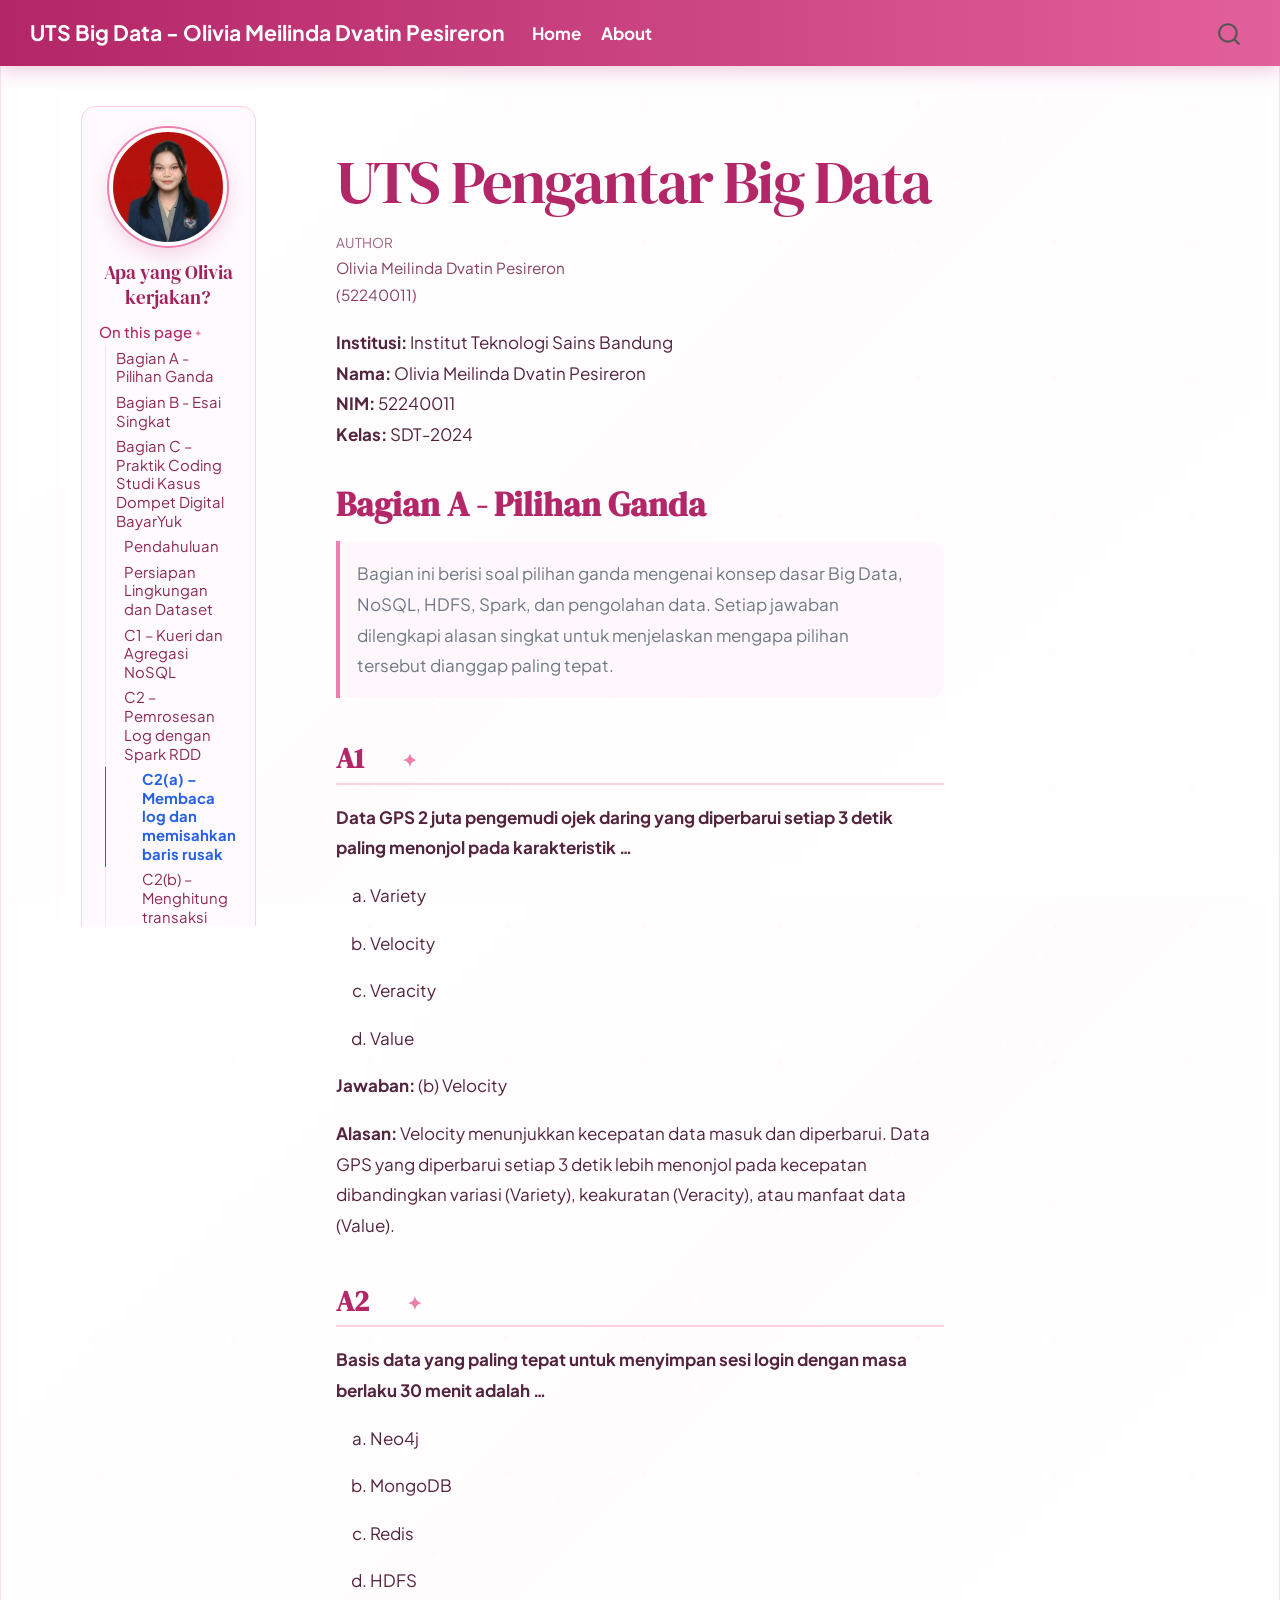
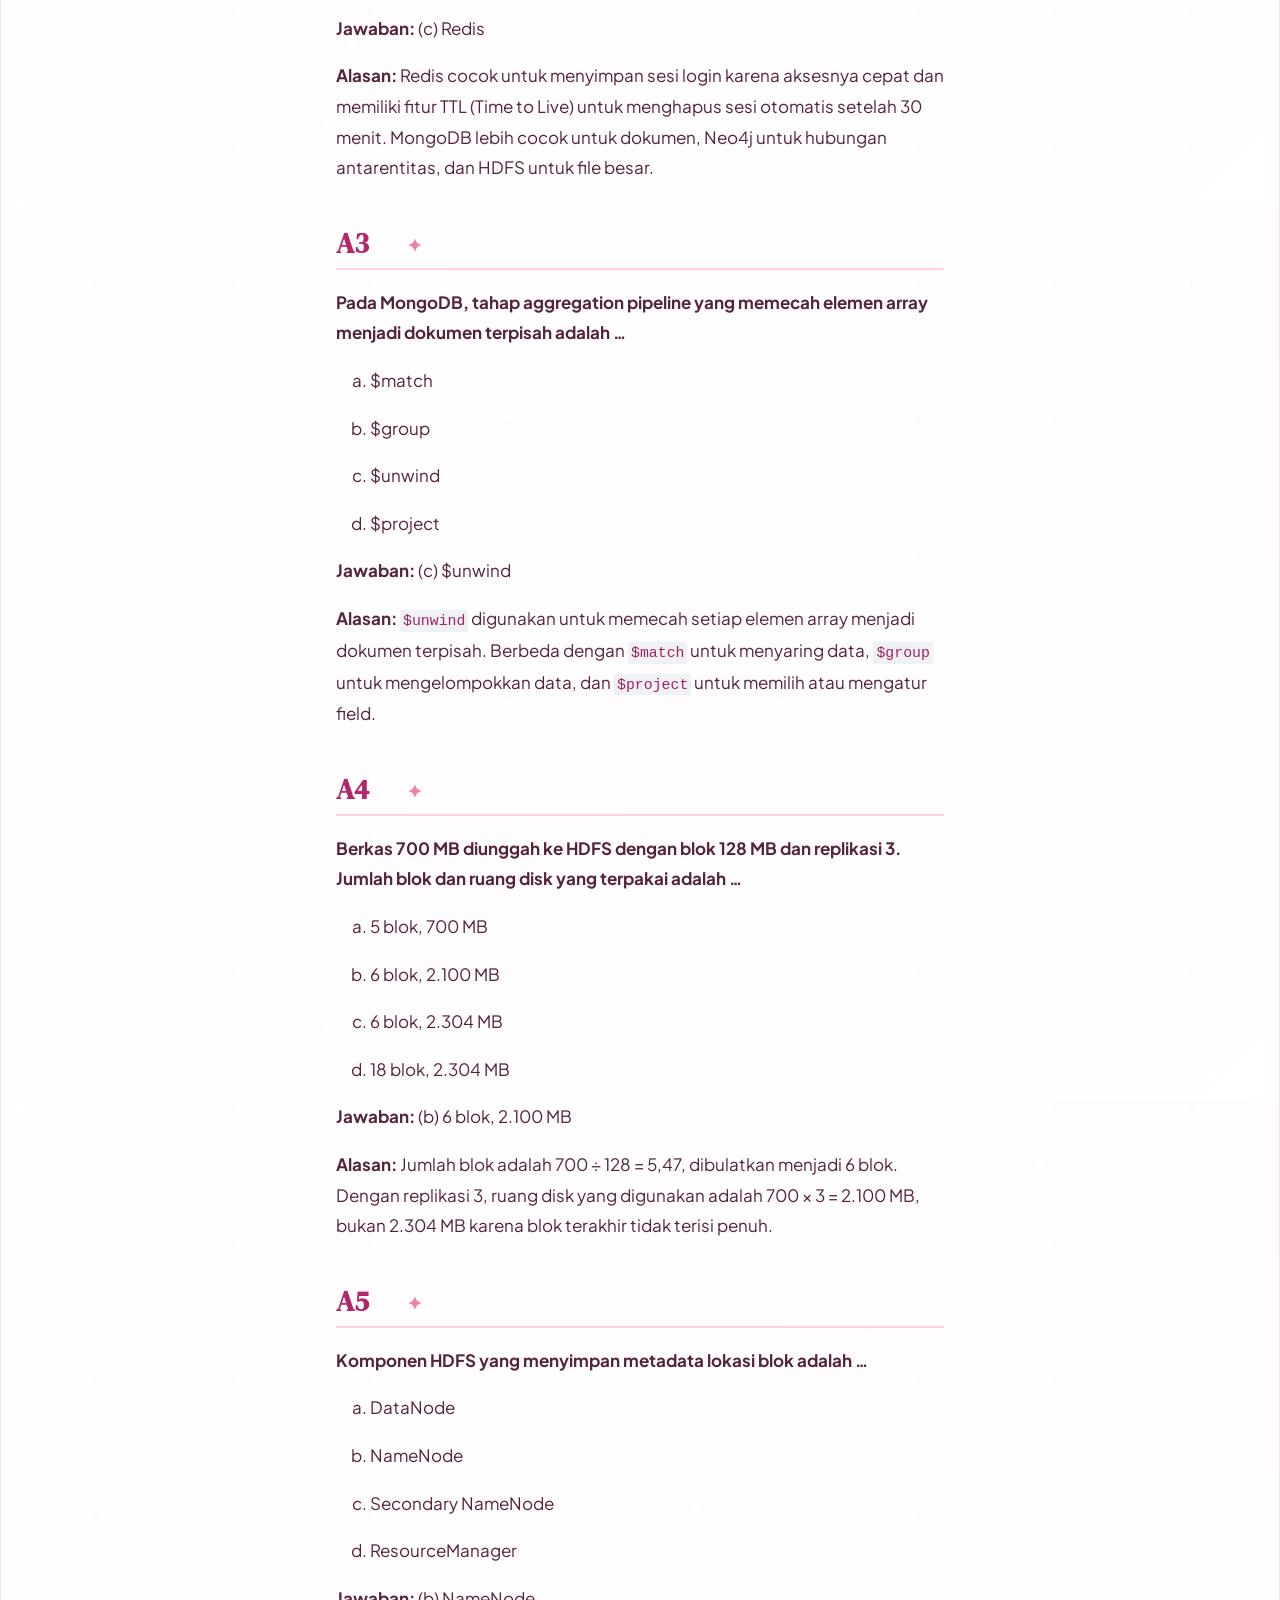
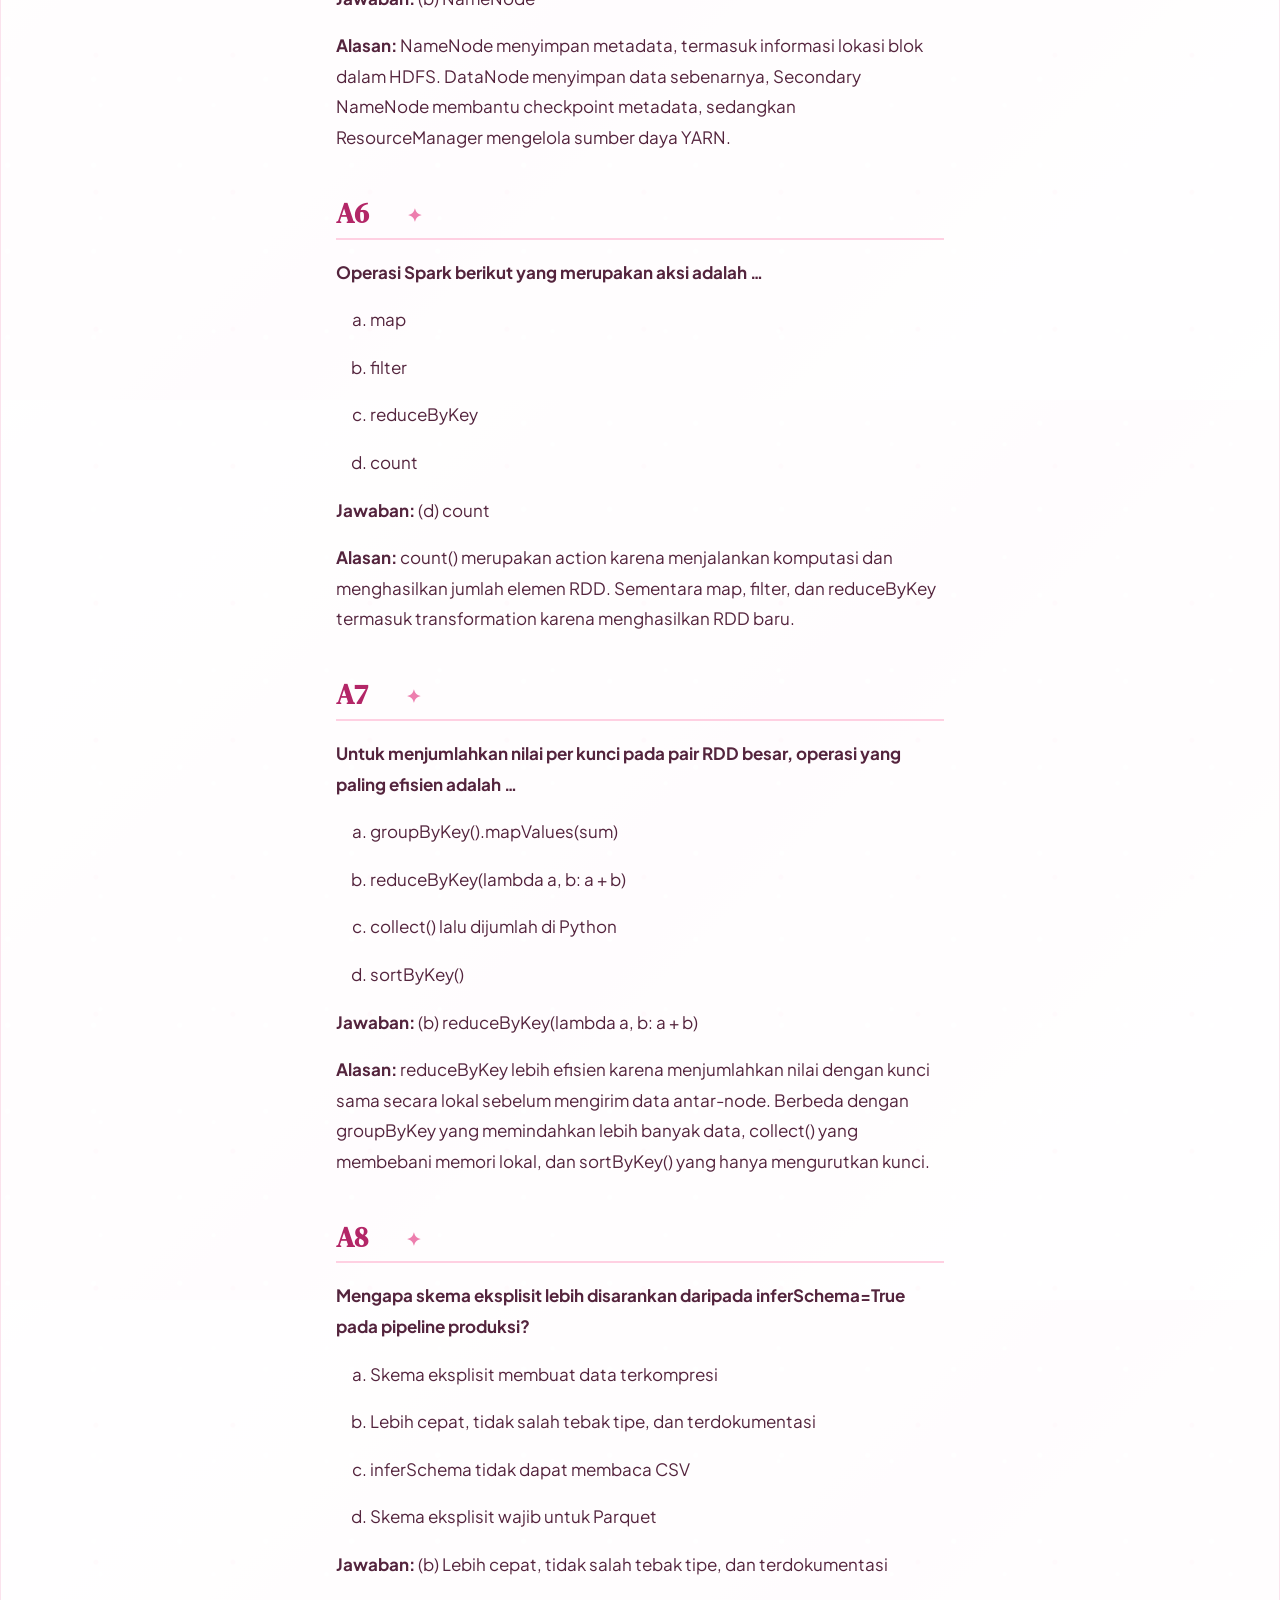
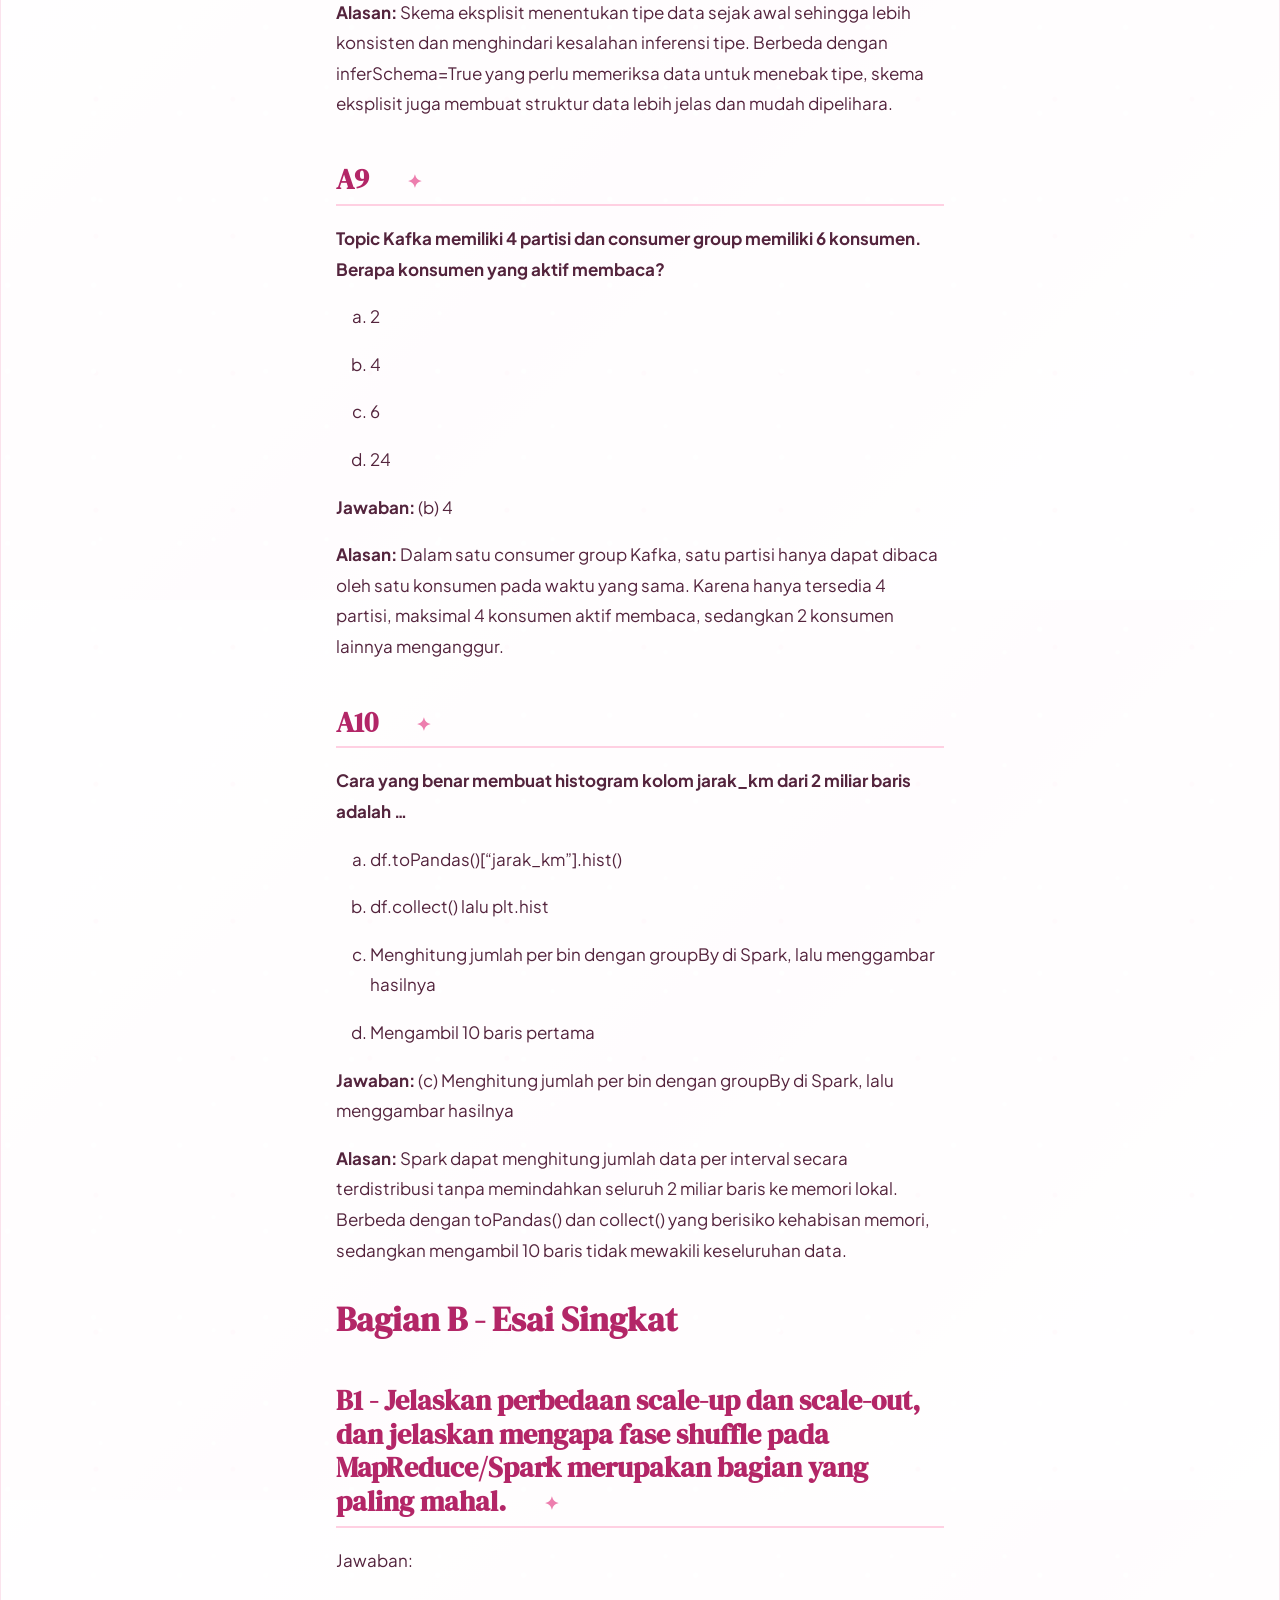
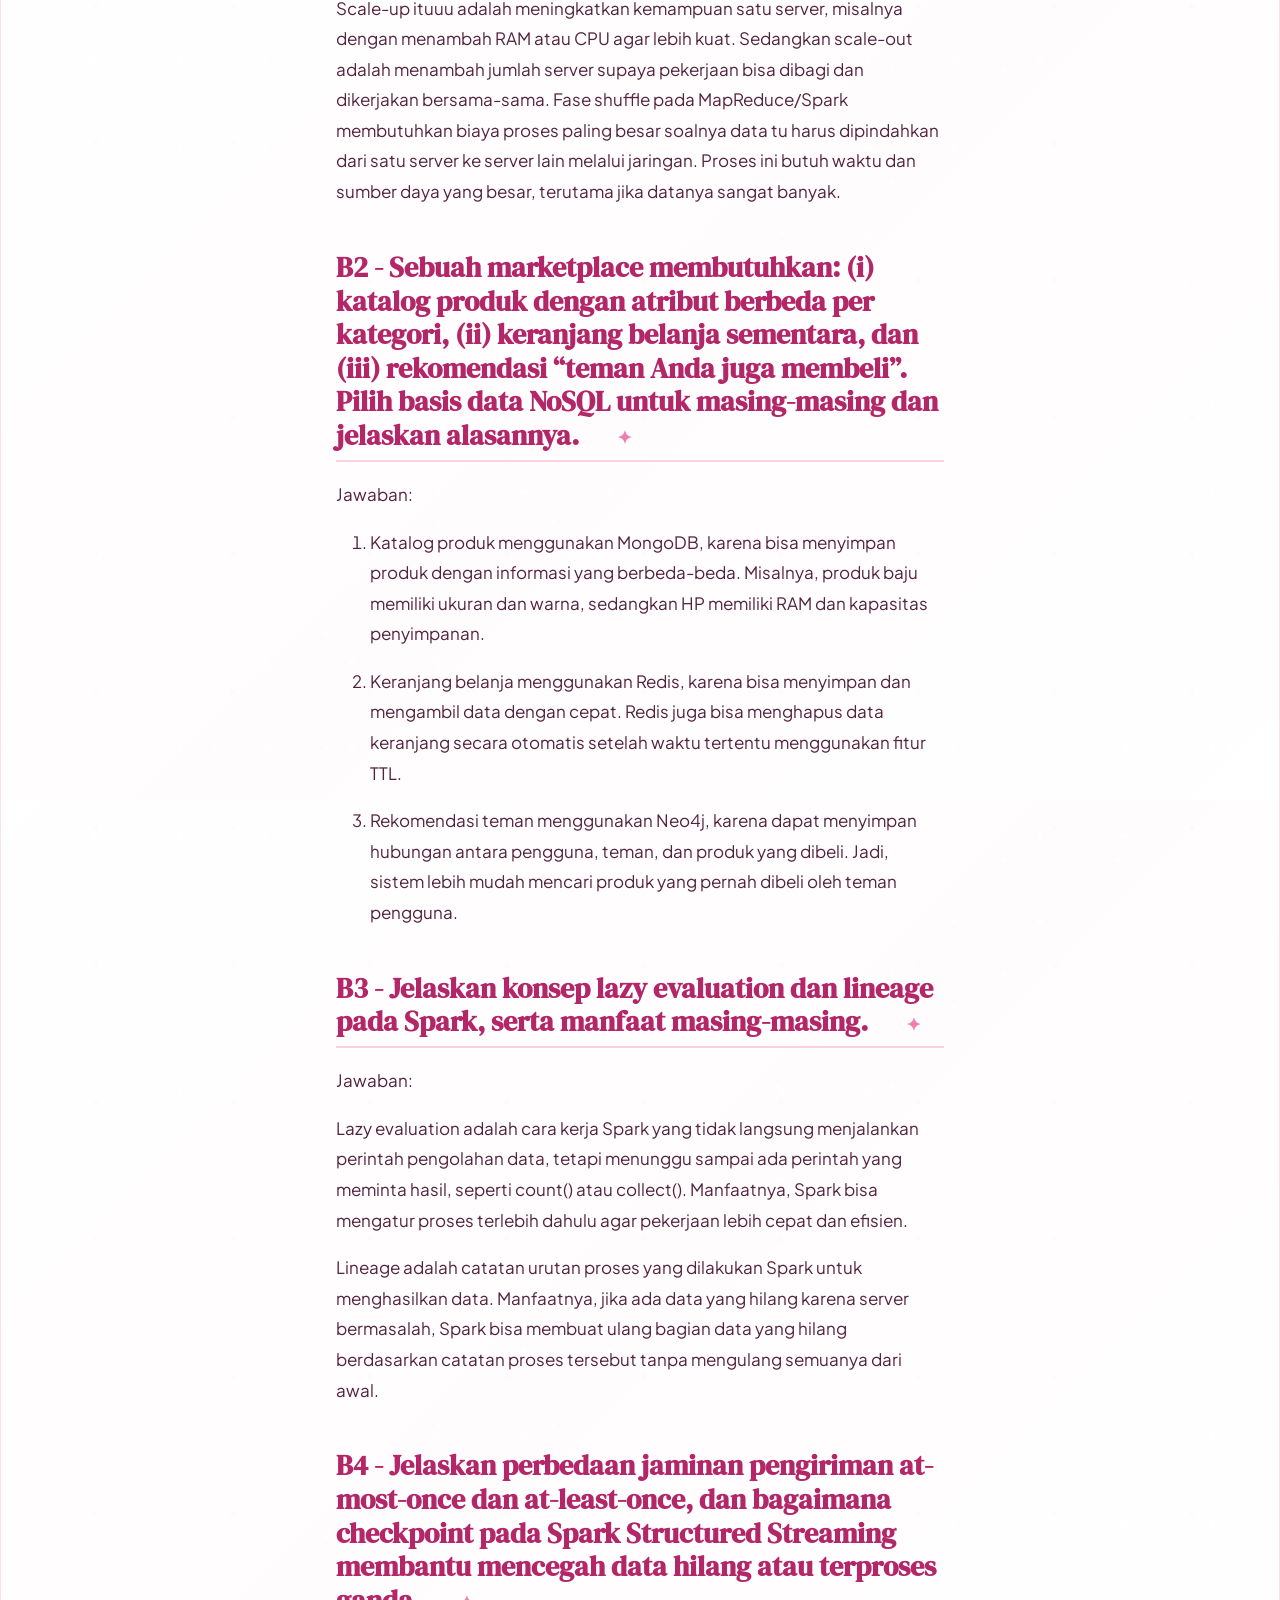
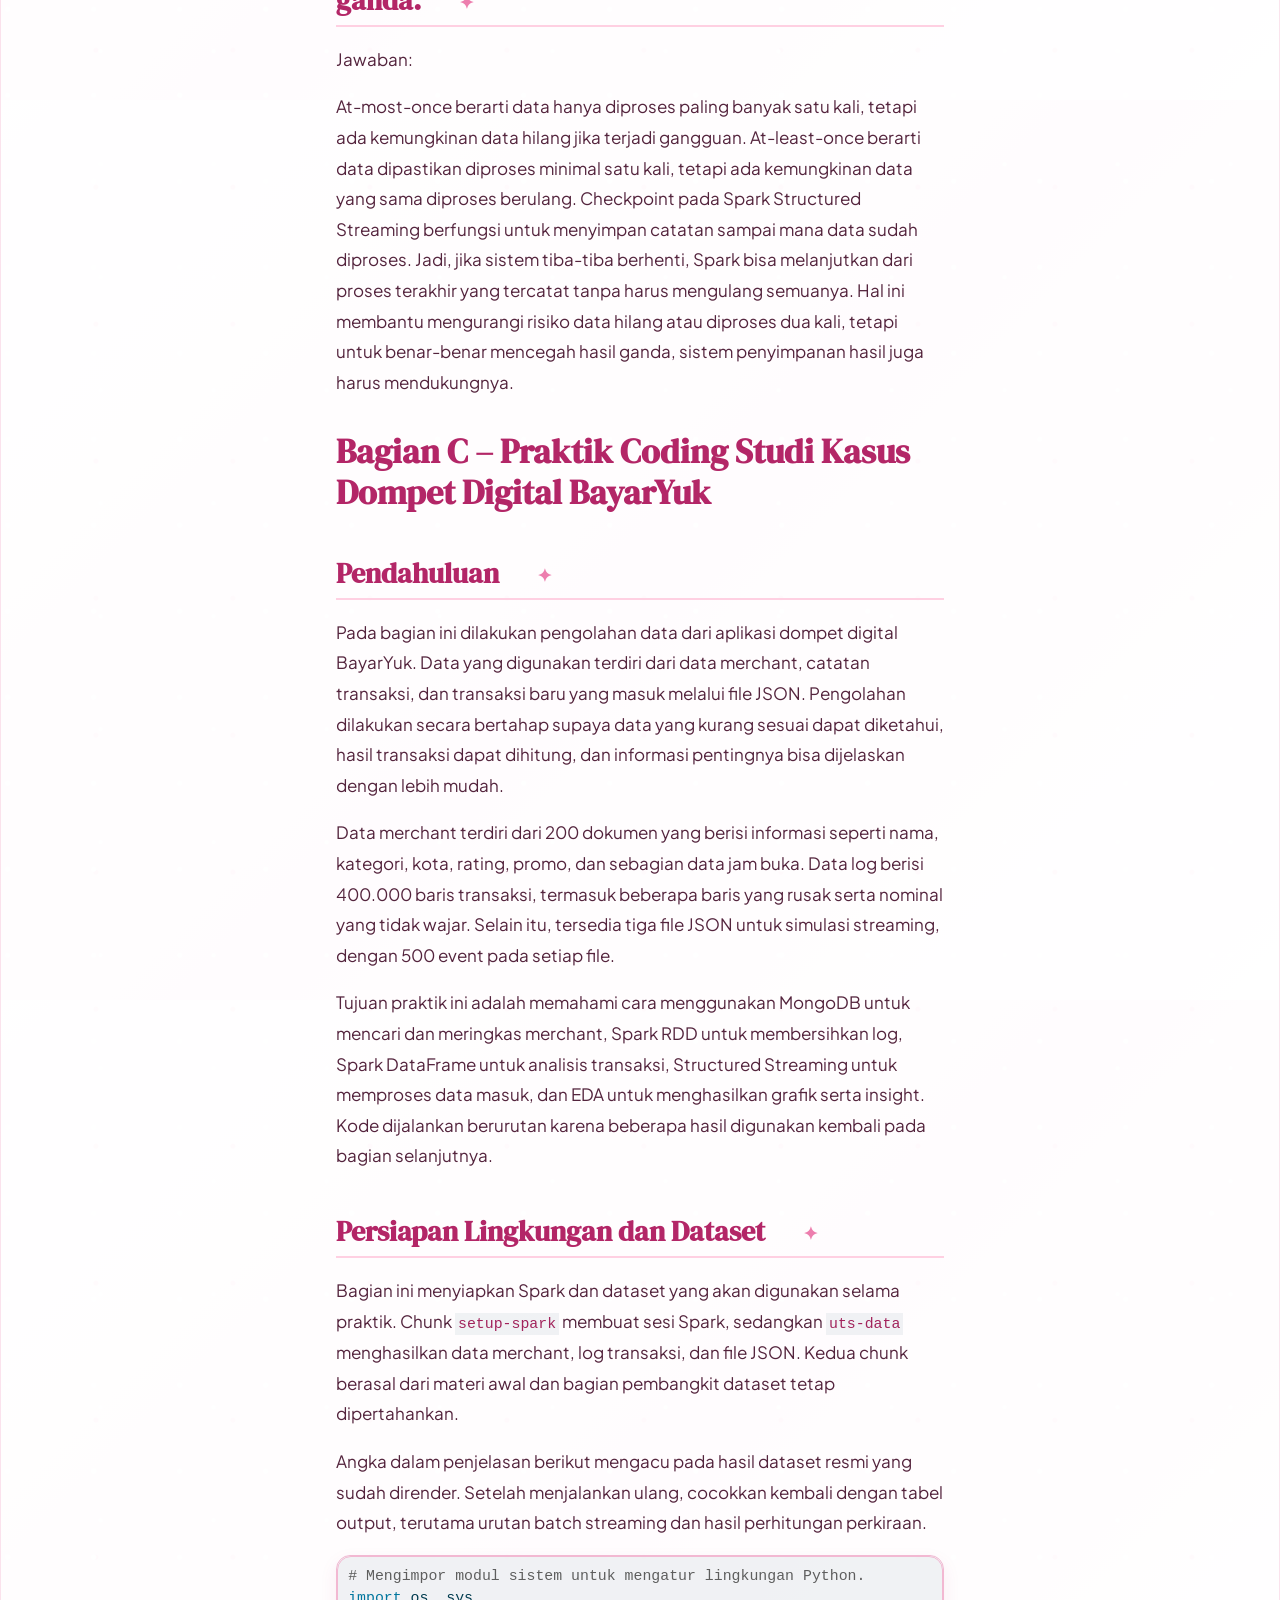
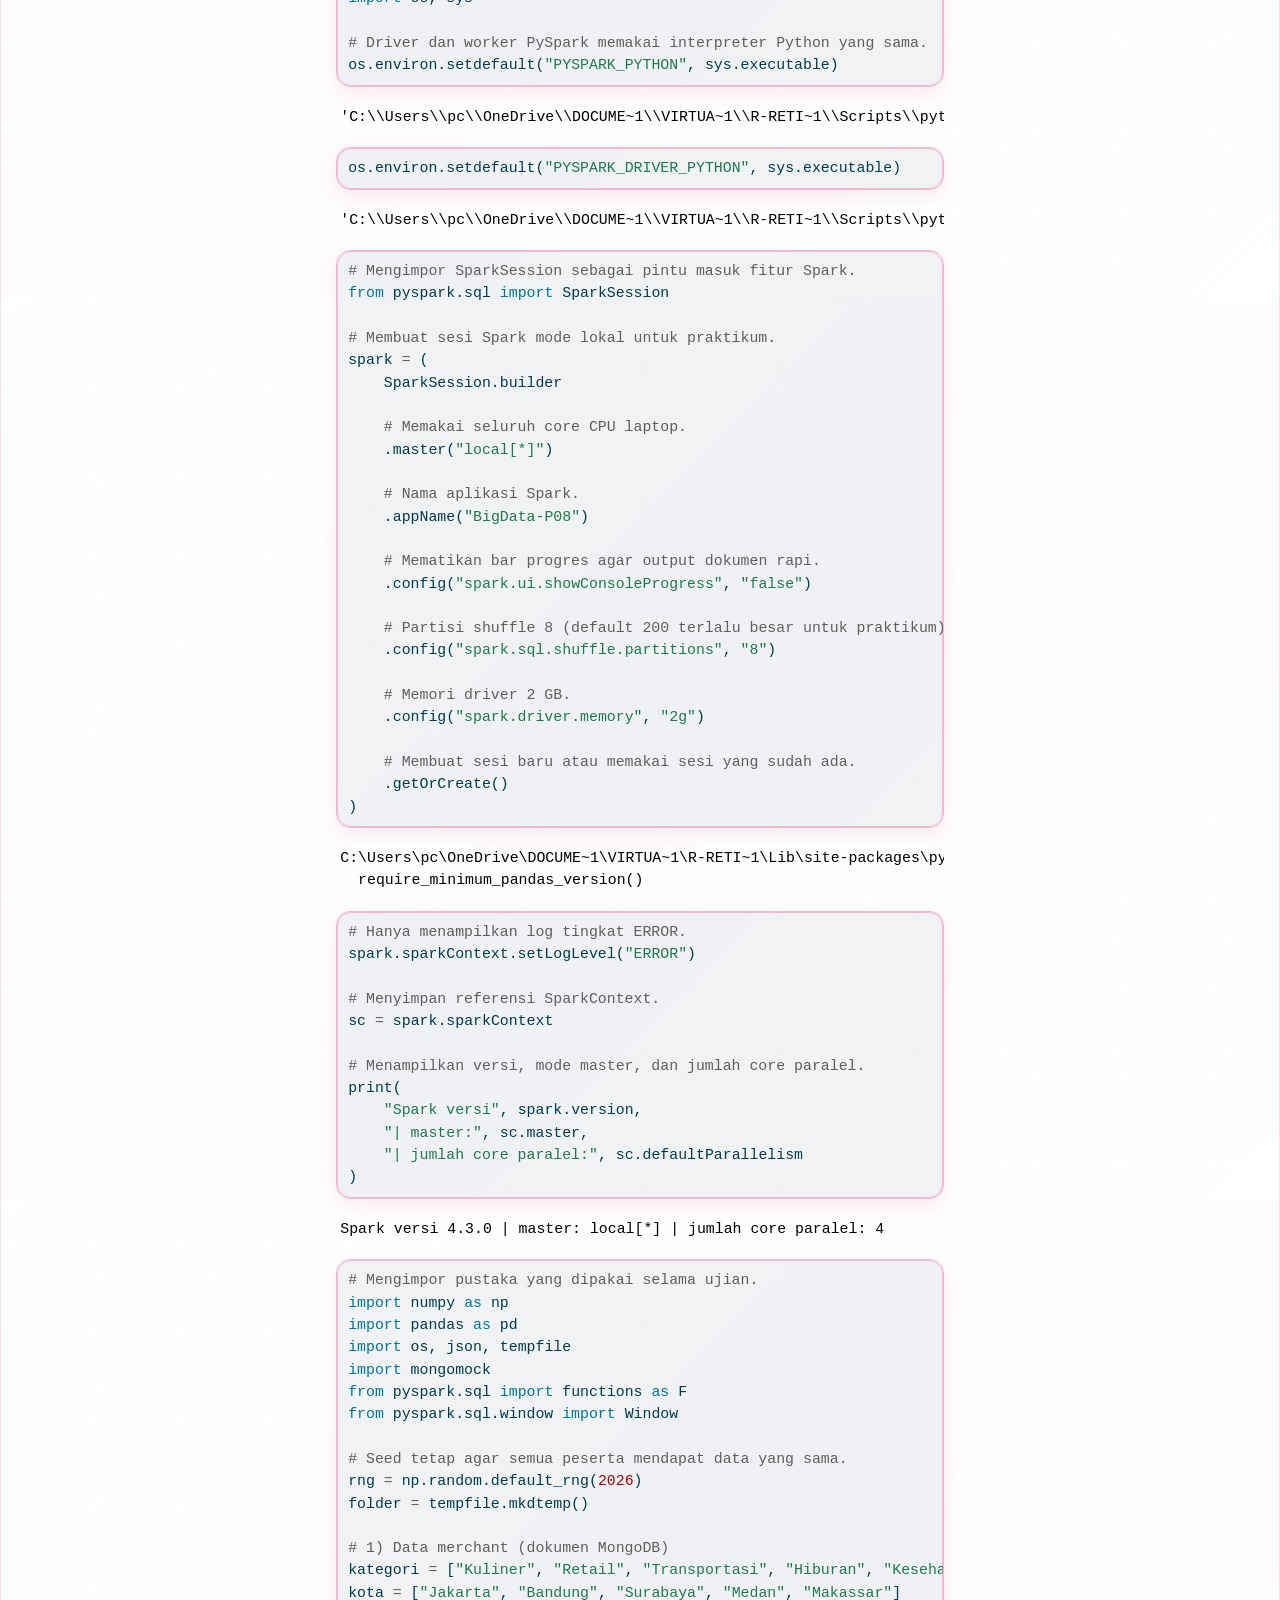
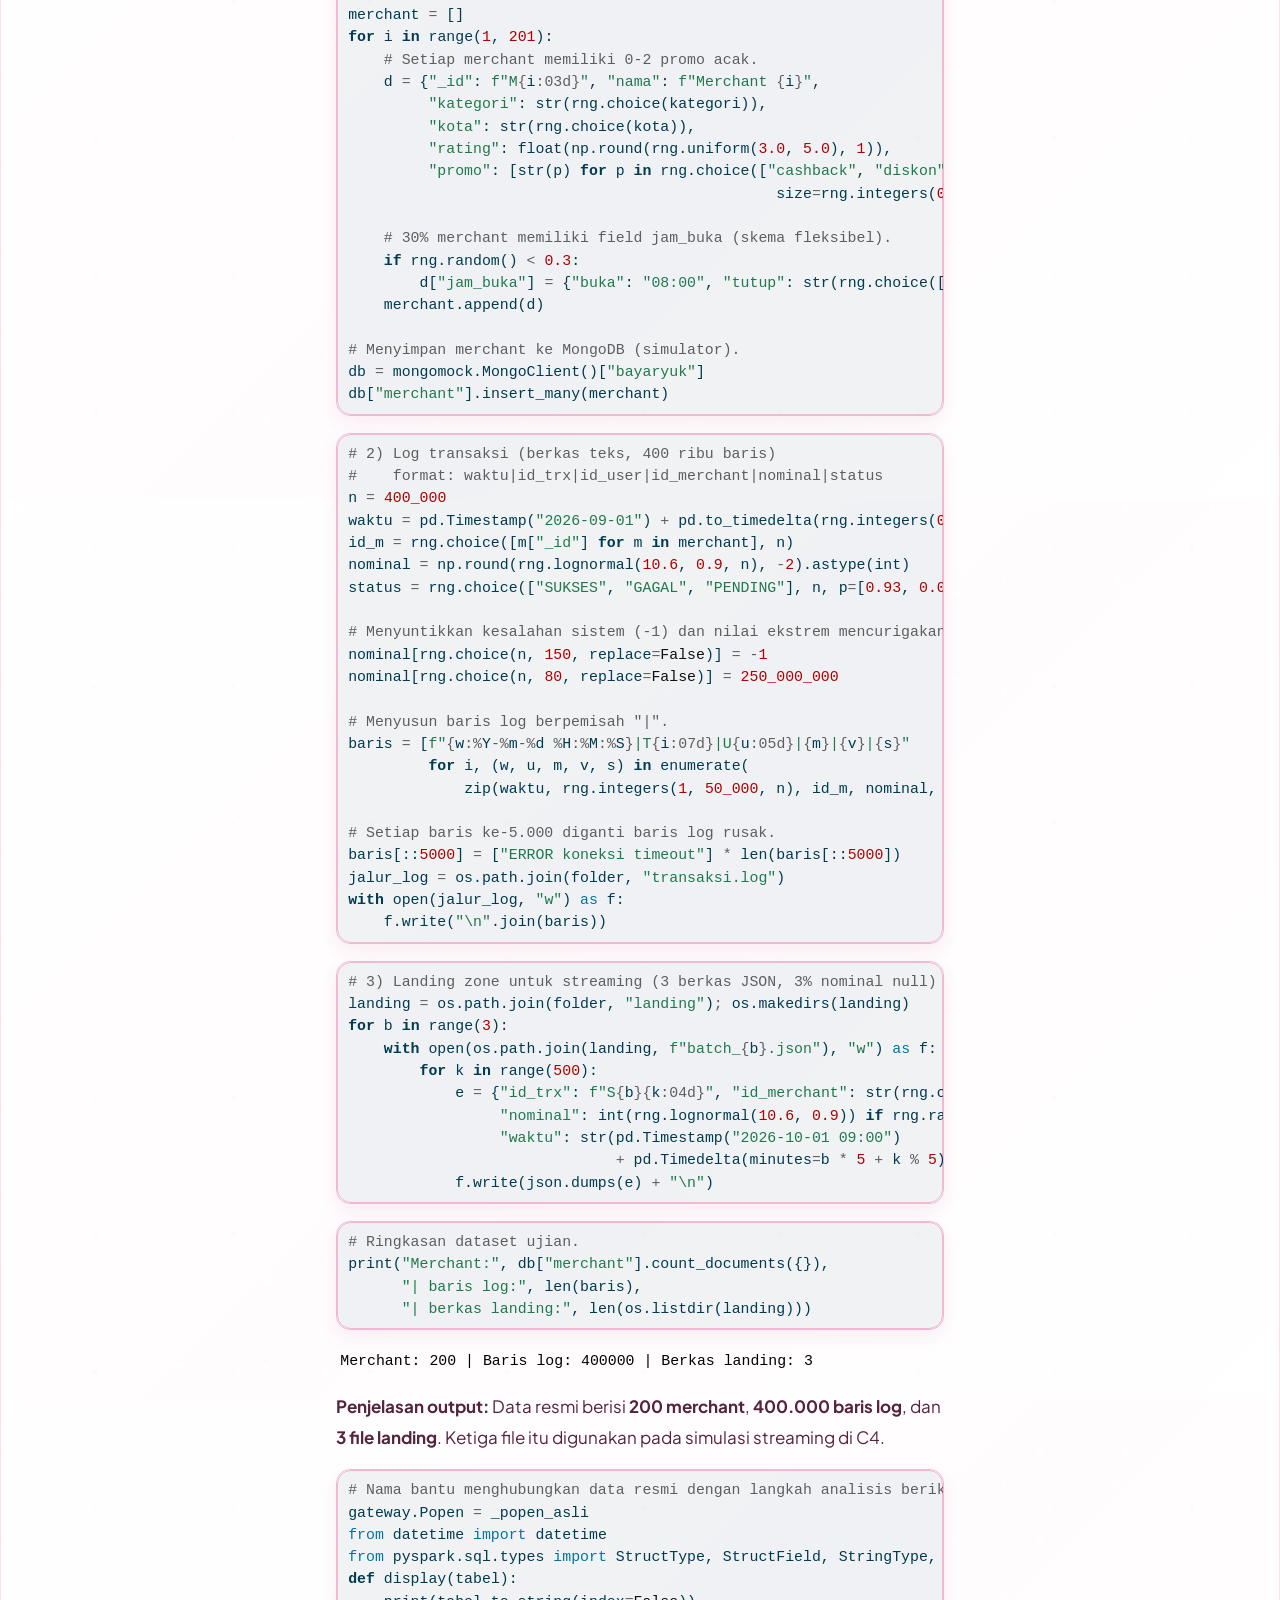
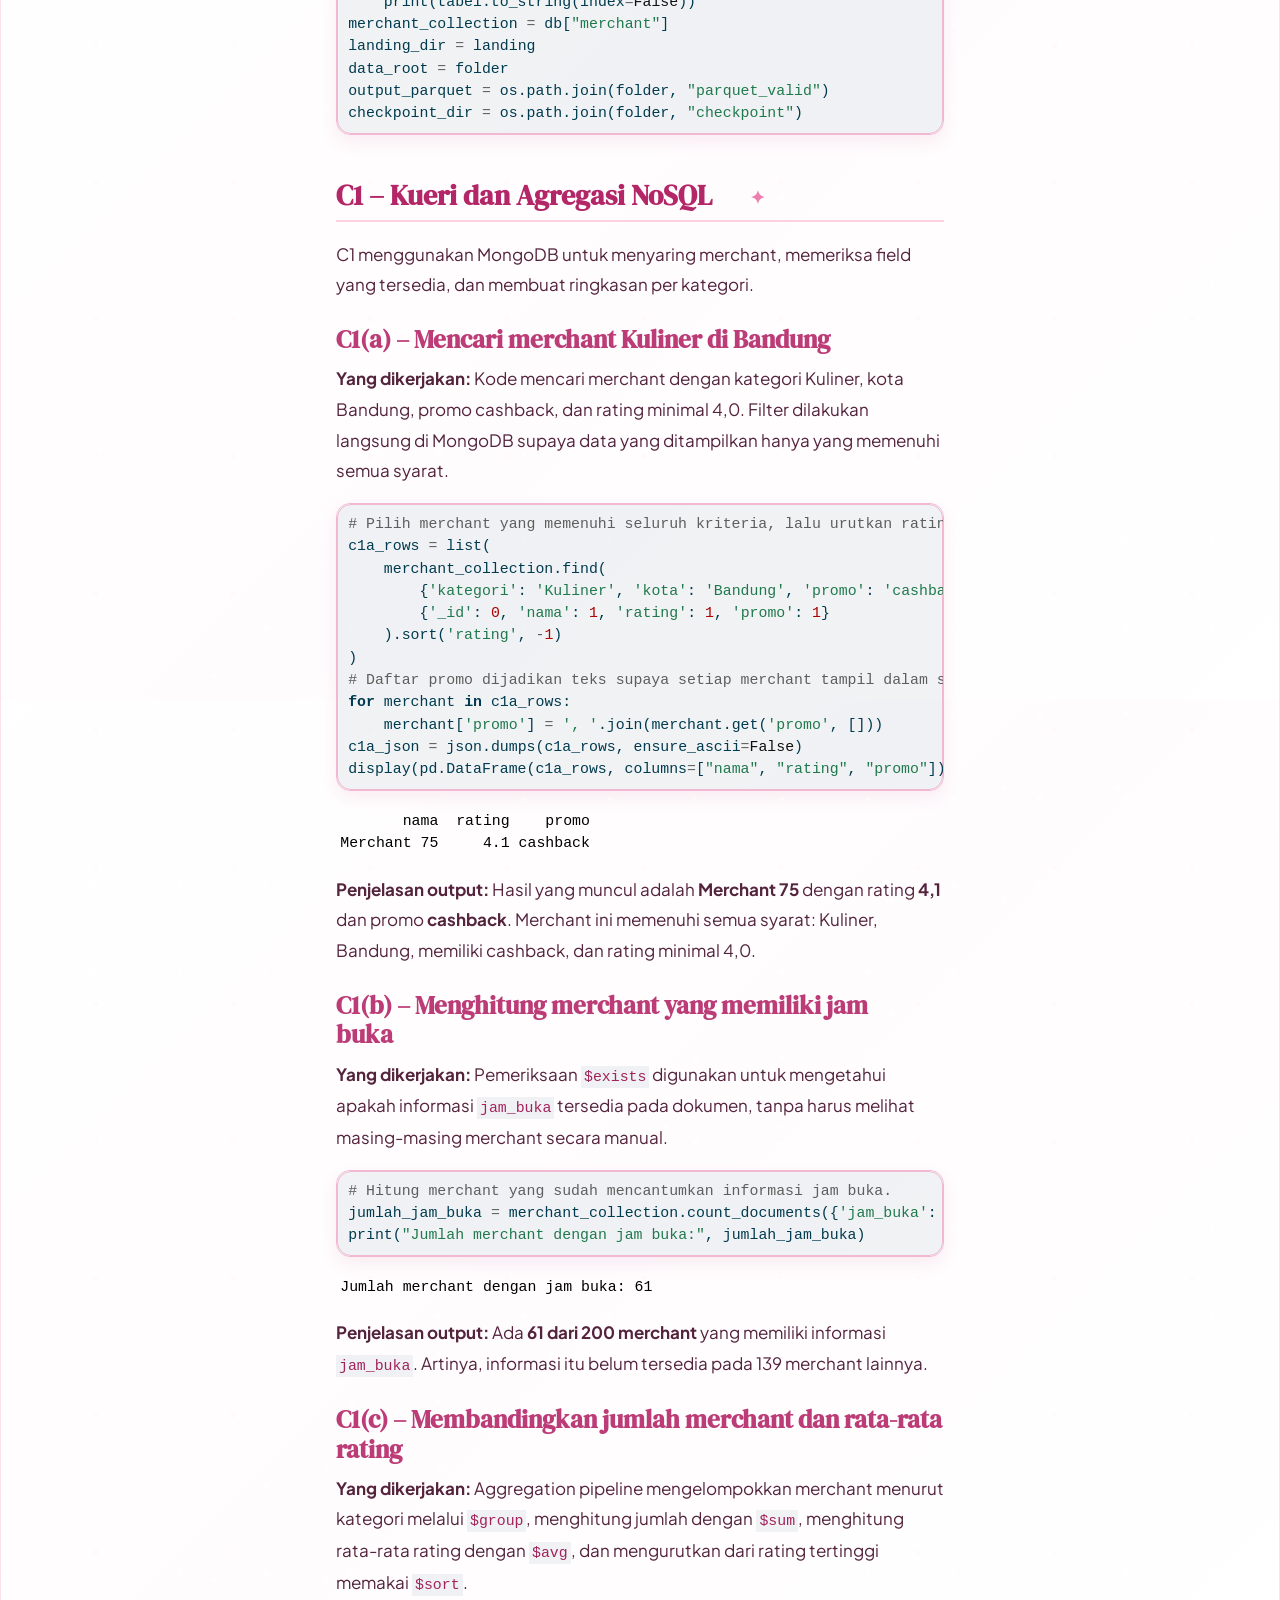
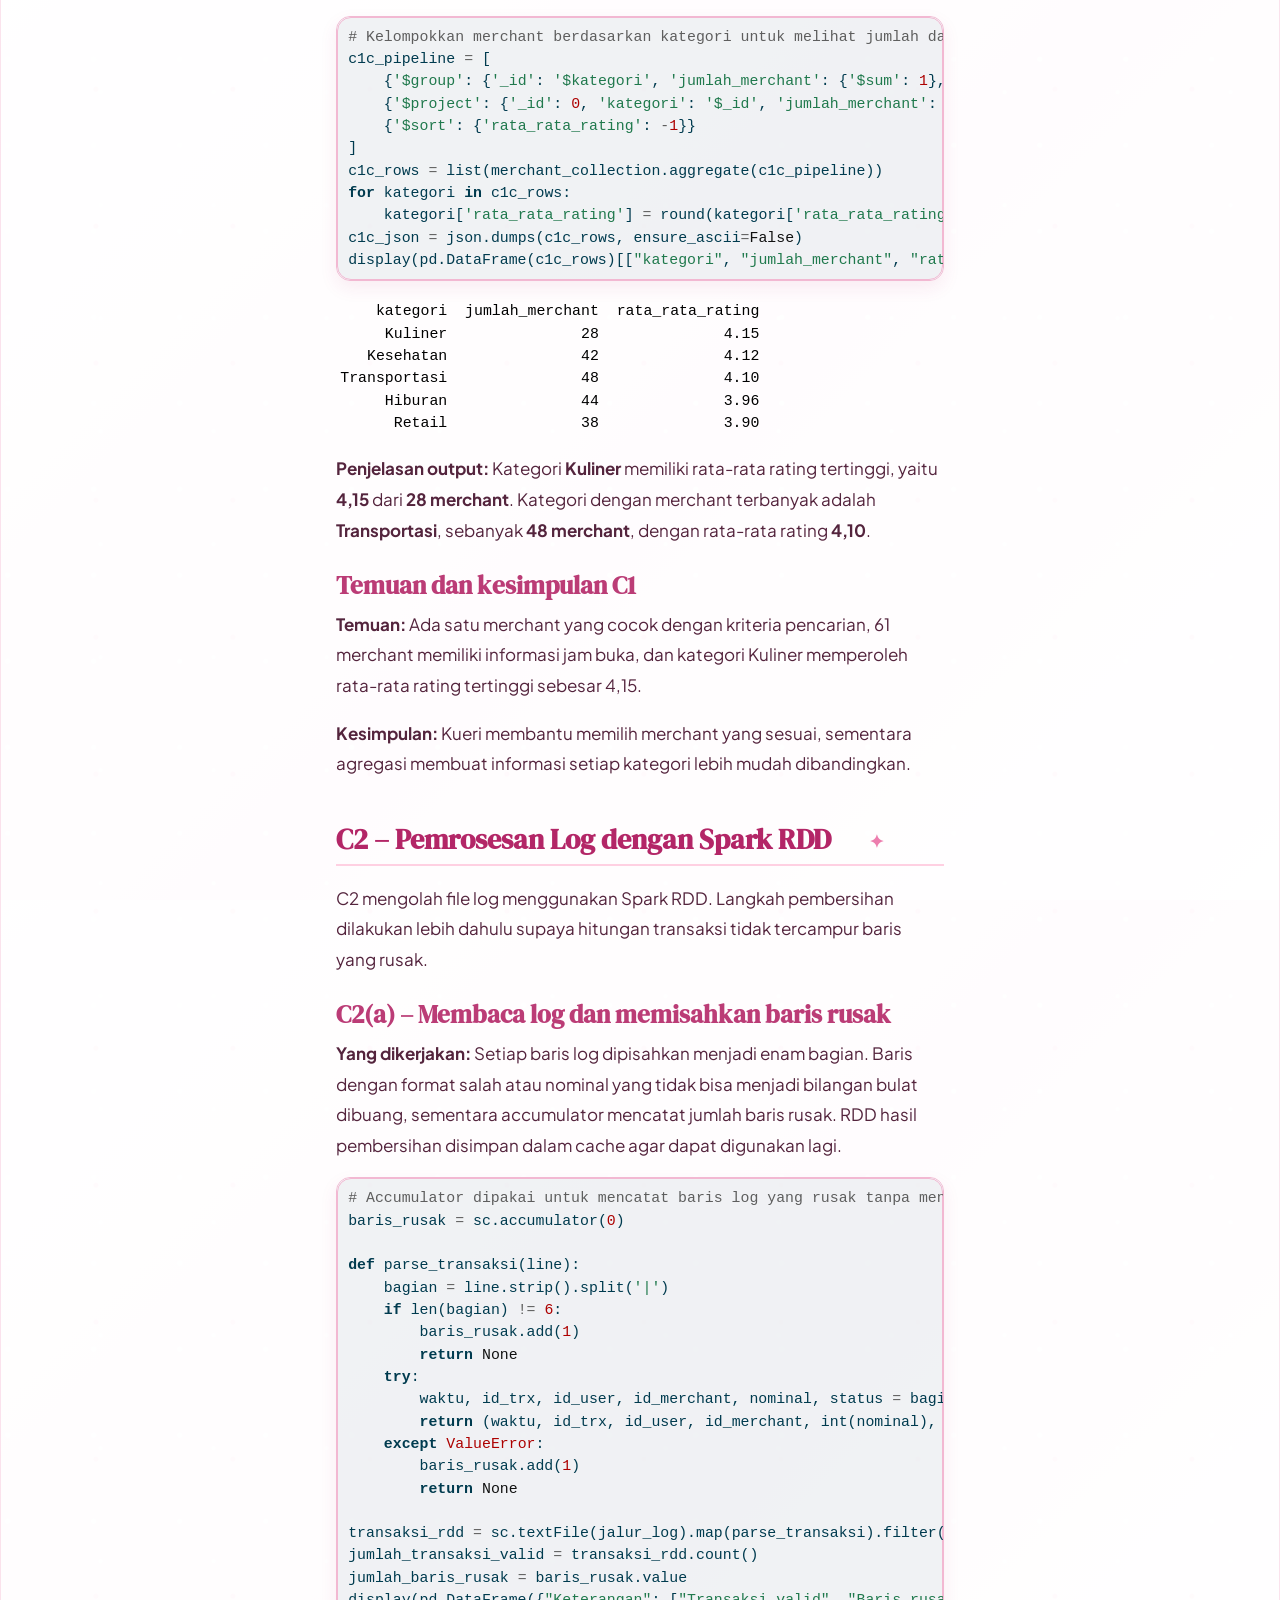
==== commit 8a11f89c: "Perbarui website UTS Olivia" ====
--- a/index.html
+++ b/index.html
@@ -2,7 +2,7 @@
 <html xmlns="http://www.w3.org/1999/xhtml" lang="en" xml:lang="en"><head>
 
 <meta charset="utf-8">
-<meta name="generator" content="quarto-1.8.27">
+<meta name="generator" content="quarto-1.11.9">
 
 <meta name="viewport" content="width=device-width, initial-scale=1.0, user-scalable=yes">
 
@@ -10,10 +10,16 @@
 
 <title>UTS Pengantar Big Data – UTS Big Data - Olivia Meilinda Dvatin Pesireron</title>
 <style>
-code{white-space: pre-wrap;}
+/* Default styles provided by pandoc.
+** See https://pandoc.org/MANUAL.html#variables-for-html for config info.
+*/
 span.smallcaps{font-variant: small-caps;}
-div.columns{display: flex; gap: min(4vw, 1.5em);}
-div.column{flex: auto; overflow-x: auto;}
+div.columns{display: flex; gap: 1.5em;}
+div.column{flex: auto;}
+@media screen {
+div.columns{gap: min(4vw, 1.5em);}
+div.column{overflow-x: auto;}
+}
 div.hanging-indent{margin-left: 1.5em; text-indent: -1.5em;}
 ul.task-list{list-style: none;}
 ul.task-list li input[type="checkbox"] {
@@ -68,15 +74,15 @@
 <meta name="quarto:offset" content="./">
 <script src="site_libs/quarto-html/quarto.js" type="module"></script>
 <script src="site_libs/quarto-html/tabsets/tabsets.js" type="module"></script>
-<script src="site_libs/quarto-html/axe/axe-check.js" type="module"></script>
+<script src="site_libs/quarto-html/scrollable-regions/scrollable-regions.js" type="module"></script>
 <script src="site_libs/quarto-html/popper.min.js"></script>
 <script src="site_libs/quarto-html/tippy.umd.min.js"></script>
 <script src="site_libs/quarto-html/anchor.min.js"></script>
 <link href="site_libs/quarto-html/tippy.css" rel="stylesheet">
-<link href="site_libs/quarto-html/quarto-syntax-highlighting-ed96de9b727972fe78a7b5d16c58bf87.css" rel="stylesheet" id="quarto-text-highlighting-styles">
+<link href="site_libs/quarto-html/quarto-syntax-highlighting-63b5708e65d6cd79cd7618c58d0c21e7.css" rel="stylesheet" id="quarto-text-highlighting-styles">
 <script src="site_libs/bootstrap/bootstrap.min.js"></script>
 <link href="site_libs/bootstrap/bootstrap-icons.css" rel="stylesheet">
-<link href="site_libs/bootstrap/bootstrap-e31584831b205ffbb2d98406f31c2a5b.min.css" rel="stylesheet" append-hash="true" id="quarto-bootstrap" data-mode="light">
+<link href="site_libs/bootstrap/bootstrap-48eea8e06ff06eb442a2daacfce5ac08.min.css" rel="stylesheet" append-hash="true" id="quarto-bootstrap" data-mode="light">
 <script id="quarto-search-options" type="application/json">{
   "location": "navbar",
   "copy-button": false,
@@ -104,42 +110,23 @@
     "search-label": "Search"
   }
 }</script>
-<link href="site_libs/htmltools-fill-0.5.8.1/fill.css" rel="stylesheet">
-
-<script src="site_libs/htmlwidgets-1.6.4/htmlwidgets.js"></script>
-
-<script src="site_libs/plotly-binding-4.10.4/plotly.js"></script>
-
-<script src="site_libs/typedarray-0.1/typedarray.min.js"></script>
-
-<script src="site_libs/jquery-3.5.1/jquery.min.js"></script>
-
-<link href="site_libs/crosstalk-1.2.1/css/crosstalk.min.css" rel="stylesheet">
-
-<script src="site_libs/crosstalk-1.2.1/js/crosstalk.min.js"></script>
-
-<link href="site_libs/plotly-htmlwidgets-css-2.11.1/plotly-htmlwidgets.css" rel="stylesheet">
-
-<script src="site_libs/plotly-main-2.11.1/plotly-latest.min.js"></script>
-
 
 
 <link rel="stylesheet" href="styles.css">
 </head>
 
-<body class="floating nav-fixed quarto-light">
+<body class="floating nav-fixed quarto-light"><a id="quarto-skip-link" class="visually-hidden-focusable" href="#quarto-document-content">Skip to main content</a>
 
 <div id="quarto-search-results"></div>
   <header id="quarto-header" class="headroom fixed-top">
-    <nav class="navbar navbar-expand-lg " data-bs-theme="dark">
+    <nav class="navbar navbar-expand-lg " data-bs-theme="dark" aria-label="Site">
       <div class="navbar-container container-fluid">
       <div class="navbar-brand-container mx-auto">
     <a class="navbar-brand" href="./index.html">
     <span class="navbar-title">UTS Big Data - Olivia Meilinda Dvatin Pesireron</span>
     </a>
   </div>
-            <div id="quarto-search" class="" title="Search"></div>
-          <button class="navbar-toggler" type="button" data-bs-toggle="collapse" data-bs-target="#navbarCollapse" aria-controls="navbarCollapse" role="menu" aria-expanded="false" aria-label="Toggle navigation" onclick="if (window.quartoToggleHeadroom) { window.quartoToggleHeadroom(); }">
+          <button class="navbar-toggler" type="button" data-bs-toggle="collapse" data-bs-target="#navbarCollapse" aria-controls="navbarCollapse" aria-expanded="false" aria-label="Toggle navigation" onclick="if (window.quartoToggleHeadroom) { window.quartoToggleHeadroom(); }">
   <span class="navbar-toggler-icon"></span>
 </button>
           <div class="collapse navbar-collapse" id="navbarCollapse">
@@ -156,14 +143,15 @@
           </div> <!-- /navcollapse -->
             <div class="quarto-navbar-tools">
 </div>
+            <div id="quarto-search" class="" title="Search"></div>
       </div> <!-- /container-fluid -->
     </nav>
 </header>
 <!-- content -->
 <div id="quarto-content" class="quarto-container page-columns page-rows-contents page-layout-article page-navbar">
 <!-- sidebar -->
-  <nav id="quarto-sidebar" class="sidebar collapse collapse-horizontal quarto-sidebar-collapse-item sidebar-navigation floating overflow-auto">
-    <nav id="TOC" role="doc-toc" class="toc-active">
+  <nav id="quarto-sidebar" class="sidebar collapse collapse-horizontal quarto-sidebar-collapse-item sidebar-navigation floating overflow-auto" aria-label="Section">
+    <nav id="TOC" role="doc-toc" aria-labelledby="toc-title" class="toc-active">
     <h2 id="toc-title">On this page</h2>
    
   <ul>
@@ -236,7 +224,7 @@
     <div id="quarto-margin-sidebar" class="sidebar margin-sidebar zindex-bottom">
     </div>
 <!-- main -->
-<main class="content" id="quarto-document-content">
+<main class="content" id="quarto-document-content" tabindex="-1">
 
 <header id="title-block-header" class="quarto-title-block default">
 <div class="quarto-title">
@@ -437,171 +425,154 @@
 <section id="persiapan-lingkungan-dan-dataset" class="level2">
 <h2 class="anchored" data-anchor-id="persiapan-lingkungan-dan-dataset">Persiapan Lingkungan dan Dataset</h2>
 <p>Bagian ini menyiapkan Spark dan dataset yang akan digunakan selama praktik. Chunk <code>setup-spark</code> membuat sesi Spark, sedangkan <code>uts-data</code> menghasilkan data merchant, log transaksi, dan file JSON. Kedua chunk berasal dari materi awal dan bagian pembangkit dataset tetap dipertahankan.</p>
-<div class="cell">
-<div class="code-copy-outer-scaffold"><div class="sourceCode cell-code" id="cb1"><pre class="sourceCode r code-with-copy"><code class="sourceCode r"><span id="cb1-1"><a href="#cb1-1" aria-hidden="true" tabindex="-1"></a><span class="co"># Pastikan Render menggunakan lingkungan Python yang sudah dipakai RStudio.</span></span>
-<span id="cb1-2"><a href="#cb1-2" aria-hidden="true" tabindex="-1"></a><span class="fu">Sys.setenv</span>(<span class="at">RETICULATE_PYTHON =</span> <span class="st">"C:/Users/pc/OneDrive/Documents/.virtualenvs/r-reticulate/Scripts/python.exe"</span>)</span>
-<span id="cb1-3"><a href="#cb1-3" aria-hidden="true" tabindex="-1"></a><span class="fu">library</span>(reticulate)</span></code></pre></div><button title="Copy to Clipboard" class="code-copy-button"><i class="bi"></i></button></div>
-<div class="cell-output cell-output-stderr">
-<pre><code>Warning: package 'reticulate' was built under R version 4.4.3</code></pre>
-</div>
-<div class="code-copy-outer-scaffold"><div class="sourceCode cell-code" id="cb3"><pre class="sourceCode r code-with-copy"><code class="sourceCode r"><span id="cb3-1"><a href="#cb3-1" aria-hidden="true" tabindex="-1"></a><span class="co"># Java disiapkan untuk sesi R ini sebelum Spark dijalankan.</span></span>
-<span id="cb3-2"><a href="#cb3-2" aria-hidden="true" tabindex="-1"></a><span class="fu">Sys.setenv</span>(<span class="at">JAVA_HOME =</span> <span class="st">"C:/Program Files/Eclipse Adoptium/jdk-17.0.21.9-hotspot"</span>)</span>
-<span id="cb3-3"><a href="#cb3-3" aria-hidden="true" tabindex="-1"></a><span class="fu">Sys.setenv</span>(<span class="at">HADOOP_HOME =</span> <span class="st">"C:/hadoop"</span>)</span>
-<span id="cb3-4"><a href="#cb3-4" aria-hidden="true" tabindex="-1"></a><span class="fu">Sys.setenv</span>(<span class="at">PATH =</span> <span class="fu">paste</span>(<span class="fu">file.path</span>(<span class="fu">Sys.getenv</span>(<span class="st">"JAVA_HOME"</span>), <span class="st">"bin"</span>), <span class="st">"C:/hadoop/bin"</span>, <span class="fu">Sys.getenv</span>(<span class="st">"PATH"</span>), <span class="at">sep =</span> .Platform<span class="sc">$</span>path.sep))</span>
-<span id="cb3-5"><a href="#cb3-5" aria-hidden="true" tabindex="-1"></a></span>
-<span id="cb3-6"><a href="#cb3-6" aria-hidden="true" tabindex="-1"></a><span class="co"># Jalankan instalasi ini sekali saja bila modul Python belum tersedia.</span></span>
-<span id="cb3-7"><a href="#cb3-7" aria-hidden="true" tabindex="-1"></a>python_packages <span class="ot">&lt;-</span> <span class="fu">c</span>(<span class="st">"pyspark"</span>, <span class="st">"pandas"</span>, <span class="st">"numpy"</span>, <span class="st">"matplotlib"</span>, <span class="st">"pyarrow"</span>, <span class="st">"mongomock"</span>)</span>
-<span id="cb3-8"><a href="#cb3-8" aria-hidden="true" tabindex="-1"></a>missing_packages <span class="ot">&lt;-</span> python_packages[<span class="sc">!</span><span class="fu">vapply</span>(python_packages, py_module_available, <span class="fu">logical</span>(<span class="dv">1</span>))]</span>
-<span id="cb3-9"><a href="#cb3-9" aria-hidden="true" tabindex="-1"></a><span class="cf">if</span> (<span class="fu">length</span>(missing_packages) <span class="sc">&gt;</span> <span class="dv">0</span>) {</span>
-<span id="cb3-10"><a href="#cb3-10" aria-hidden="true" tabindex="-1"></a>  <span class="fu">py_install</span>(missing_packages, <span class="at">pip =</span> <span class="cn">TRUE</span>)</span>
-<span id="cb3-11"><a href="#cb3-11" aria-hidden="true" tabindex="-1"></a>}</span>
-<span id="cb3-12"><a href="#cb3-12" aria-hidden="true" tabindex="-1"></a></span>
-<span id="cb3-13"><a href="#cb3-13" aria-hidden="true" tabindex="-1"></a><span class="co"># Samakan Python pekerja Spark dengan Python yang digunakan reticulate.</span></span>
-<span id="cb3-14"><a href="#cb3-14" aria-hidden="true" tabindex="-1"></a>python_spark <span class="ot">&lt;-</span> <span class="fu">py_config</span>()<span class="sc">$</span>python</span>
-<span id="cb3-15"><a href="#cb3-15" aria-hidden="true" tabindex="-1"></a><span class="fu">Sys.setenv</span>(<span class="at">PYSPARK_PYTHON =</span> python_spark, <span class="at">PYSPARK_DRIVER_PYTHON =</span> python_spark,</span>
-<span id="cb3-16"><a href="#cb3-16" aria-hidden="true" tabindex="-1"></a>           <span class="at">SPARK_LOCAL_IP =</span> <span class="st">"127.0.0.1"</span>)</span>
-<span id="cb3-17"><a href="#cb3-17" aria-hidden="true" tabindex="-1"></a></span>
-<span id="cb3-18"><a href="#cb3-18" aria-hidden="true" tabindex="-1"></a><span class="fu">py_run_string</span>(r<span class="st">"(</span></span>
-<span id="cb3-19"><a href="#cb3-19" aria-hidden="true" tabindex="-1"></a><span class="st">import os</span></span>
-<span id="cb3-20"><a href="#cb3-20" aria-hidden="true" tabindex="-1"></a><span class="st">import sys</span></span>
-<span id="cb3-21"><a href="#cb3-21" aria-hidden="true" tabindex="-1"></a><span class="st"># Pekerja Spark memakai Python yang sama dengan sesi ini.</span></span>
-<span id="cb3-22"><a href="#cb3-22" aria-hidden="true" tabindex="-1"></a><span class="st">os.environ['PYSPARK_PYTHON'] = sys.executable</span></span>
-<span id="cb3-23"><a href="#cb3-23" aria-hidden="true" tabindex="-1"></a><span class="st">os.environ['PYSPARK_DRIVER_PYTHON'] = sys.executable</span></span>
-<span id="cb3-24"><a href="#cb3-24" aria-hidden="true" tabindex="-1"></a><span class="st"># Hadoop di Windows memerlukan lokasi winutils dan library native.</span></span>
-<span id="cb3-25"><a href="#cb3-25" aria-hidden="true" tabindex="-1"></a><span class="st">os.environ['HADOOP_HOME'] = 'C:/hadoop'</span></span>
-<span id="cb3-26"><a href="#cb3-26" aria-hidden="true" tabindex="-1"></a><span class="st">os.environ['PATH'] = 'C:/hadoop/bin' + os.pathsep + os.environ.get('PATH', '')</span></span>
-<span id="cb3-27"><a href="#cb3-27" aria-hidden="true" tabindex="-1"></a><span class="st">from pyspark.sql import SparkSession</span></span>
-<span id="cb3-28"><a href="#cb3-28" aria-hidden="true" tabindex="-1"></a><span class="st">import pandas as pd</span></span>
-<span id="cb3-29"><a href="#cb3-29" aria-hidden="true" tabindex="-1"></a><span class="st">import numpy as np</span></span>
-<span id="cb3-30"><a href="#cb3-30" aria-hidden="true" tabindex="-1"></a><span class="st">import matplotlib.pyplot as plt</span></span>
-<span id="cb3-31"><a href="#cb3-31" aria-hidden="true" tabindex="-1"></a><span class="st">import mongomock</span></span>
-<span id="cb3-32"><a href="#cb3-32" aria-hidden="true" tabindex="-1"></a><span class="st">import subprocess</span></span>
-<span id="cb3-33"><a href="#cb3-33" aria-hidden="true" tabindex="-1"></a><span class="st">import pyspark.java_gateway as gateway</span></span>
-<span id="cb3-34"><a href="#cb3-34" aria-hidden="true" tabindex="-1"></a></span>
-<span id="cb3-35"><a href="#cb3-35" aria-hidden="true" tabindex="-1"></a><span class="st"># RStudio Windows kadang tidak menyediakan handle keluaran untuk proses Java.</span></span>
-<span id="cb3-36"><a href="#cb3-36" aria-hidden="true" tabindex="-1"></a><span class="st">_popen_awal = gateway.Popen</span></span>
-<span id="cb3-37"><a href="#cb3-37" aria-hidden="true" tabindex="-1"></a><span class="st">def _popen_spark(*args, **kwargs):</span></span>
-<span id="cb3-38"><a href="#cb3-38" aria-hidden="true" tabindex="-1"></a><span class="st">    if kwargs.get('stdout') is None:</span></span>
-<span id="cb3-39"><a href="#cb3-39" aria-hidden="true" tabindex="-1"></a><span class="st">        kwargs['stdout'] = subprocess.DEVNULL</span></span>
-<span id="cb3-40"><a href="#cb3-40" aria-hidden="true" tabindex="-1"></a><span class="st">    if kwargs.get('stderr') is None:</span></span>
-<span id="cb3-41"><a href="#cb3-41" aria-hidden="true" tabindex="-1"></a><span class="st">        kwargs['stderr'] = subprocess.DEVNULL</span></span>
-<span id="cb3-42"><a href="#cb3-42" aria-hidden="true" tabindex="-1"></a><span class="st">    return _popen_awal(*args, **kwargs)</span></span>
-<span id="cb3-43"><a href="#cb3-43" aria-hidden="true" tabindex="-1"></a><span class="st">gateway.Popen = _popen_spark</span></span>
-<span id="cb3-44"><a href="#cb3-44" aria-hidden="true" tabindex="-1"></a></span>
-<span id="cb3-45"><a href="#cb3-45" aria-hidden="true" tabindex="-1"></a><span class="st">try:</span></span>
-<span id="cb3-46"><a href="#cb3-46" aria-hidden="true" tabindex="-1"></a><span class="st">    spark = (</span></span>
-<span id="cb3-47"><a href="#cb3-47" aria-hidden="true" tabindex="-1"></a><span class="st">        SparkSession.builder</span></span>
-<span id="cb3-48"><a href="#cb3-48" aria-hidden="true" tabindex="-1"></a><span class="st">        .master('local[2]')</span></span>
-<span id="cb3-49"><a href="#cb3-49" aria-hidden="true" tabindex="-1"></a><span class="st">        .appName('UTS_BayarYuk')</span></span>
-<span id="cb3-50"><a href="#cb3-50" aria-hidden="true" tabindex="-1"></a><span class="st">        .config('spark.sql.shuffle.partitions', '8')</span></span>
-<span id="cb3-51"><a href="#cb3-51" aria-hidden="true" tabindex="-1"></a><span class="st">        .config('spark.ui.enabled', 'false')</span></span>
-<span id="cb3-52"><a href="#cb3-52" aria-hidden="true" tabindex="-1"></a><span class="st">        .config('spark.driver.host', '127.0.0.1')</span></span>
-<span id="cb3-53"><a href="#cb3-53" aria-hidden="true" tabindex="-1"></a><span class="st">        .config('spark.driver.bindAddress', '127.0.0.1')</span></span>
-<span id="cb3-54"><a href="#cb3-54" aria-hidden="true" tabindex="-1"></a><span class="st">        .getOrCreate()</span></span>
-<span id="cb3-55"><a href="#cb3-55" aria-hidden="true" tabindex="-1"></a><span class="st">    )</span></span>
-<span id="cb3-56"><a href="#cb3-56" aria-hidden="true" tabindex="-1"></a><span class="st">finally:</span></span>
-<span id="cb3-57"><a href="#cb3-57" aria-hidden="true" tabindex="-1"></a><span class="st">    gateway.Popen = _popen_awal</span></span>
-<span id="cb3-58"><a href="#cb3-58" aria-hidden="true" tabindex="-1"></a><span class="st">sc = spark.sparkContext</span></span>
-<span id="cb3-59"><a href="#cb3-59" aria-hidden="true" tabindex="-1"></a><span class="st">)"</span>)</span>
-<span id="cb3-60"><a href="#cb3-60" aria-hidden="true" tabindex="-1"></a></span>
-<span id="cb3-61"><a href="#cb3-61" aria-hidden="true" tabindex="-1"></a>spark <span class="ot">&lt;-</span> py<span class="sc">$</span>spark</span>
-<span id="cb3-62"><a href="#cb3-62" aria-hidden="true" tabindex="-1"></a>sc <span class="ot">&lt;-</span> py<span class="sc">$</span>sc</span></code></pre></div><button title="Copy to Clipboard" class="code-copy-button"><i class="bi"></i></button></div>
-</div>
-<div class="cell">
-<div class="code-copy-outer-scaffold"><div class="sourceCode cell-code" id="cb4"><pre class="sourceCode r code-with-copy"><code class="sourceCode r"><span id="cb4-1"><a href="#cb4-1" aria-hidden="true" tabindex="-1"></a><span class="fu">py_run_string</span>(r<span class="st">"(</span></span>
-<span id="cb4-2"><a href="#cb4-2" aria-hidden="true" tabindex="-1"></a><span class="st">import os</span></span>
-<span id="cb4-3"><a href="#cb4-3" aria-hidden="true" tabindex="-1"></a><span class="st">import json</span></span>
-<span id="cb4-4"><a href="#cb4-4" aria-hidden="true" tabindex="-1"></a><span class="st">import random</span></span>
-<span id="cb4-5"><a href="#cb4-5" aria-hidden="true" tabindex="-1"></a><span class="st">import shutil</span></span>
-<span id="cb4-6"><a href="#cb4-6" aria-hidden="true" tabindex="-1"></a><span class="st">import tempfile</span></span>
-<span id="cb4-7"><a href="#cb4-7" aria-hidden="true" tabindex="-1"></a><span class="st">from datetime import datetime, timedelta</span></span>
-<span id="cb4-8"><a href="#cb4-8" aria-hidden="true" tabindex="-1"></a></span>
-<span id="cb4-9"><a href="#cb4-9" aria-hidden="true" tabindex="-1"></a><span class="st"># Gunakan seed tetap agar data yang dibuat selalu sama.</span></span>
-<span id="cb4-10"><a href="#cb4-10" aria-hidden="true" tabindex="-1"></a><span class="st">SEED = 3331</span></span>
-<span id="cb4-11"><a href="#cb4-11" aria-hidden="true" tabindex="-1"></a><span class="st">random.seed(SEED)</span></span>
-<span id="cb4-12"><a href="#cb4-12" aria-hidden="true" tabindex="-1"></a></span>
-<span id="cb4-13"><a href="#cb4-13" aria-hidden="true" tabindex="-1"></a><span class="st"># Buat folder baru setiap kali agar data sebelumnya tetap aman.</span></span>
-<span id="cb4-14"><a href="#cb4-14" aria-hidden="true" tabindex="-1"></a><span class="st">data_root = tempfile.mkdtemp(prefix='data_bayaryuk_', dir=os.getcwd())</span></span>
-<span id="cb4-15"><a href="#cb4-15" aria-hidden="true" tabindex="-1"></a></span>
-<span id="cb4-16"><a href="#cb4-16" aria-hidden="true" tabindex="-1"></a><span class="st">jalur_log = os.path.join(data_root, 'jalur_log.txt')</span></span>
-<span id="cb4-17"><a href="#cb4-17" aria-hidden="true" tabindex="-1"></a><span class="st">landing_dir = os.path.join(data_root, 'landing')</span></span>
-<span id="cb4-18"><a href="#cb4-18" aria-hidden="true" tabindex="-1"></a><span class="st">output_parquet = os.path.join(data_root, 'parquet_valid')</span></span>
-<span id="cb4-19"><a href="#cb4-19" aria-hidden="true" tabindex="-1"></a><span class="st">checkpoint_dir = os.path.join(data_root, 'checkpoint')</span></span>
-<span id="cb4-20"><a href="#cb4-20" aria-hidden="true" tabindex="-1"></a><span class="st">os.makedirs(landing_dir, exist_ok=True)</span></span>
-<span id="cb4-21"><a href="#cb4-21" aria-hidden="true" tabindex="-1"></a></span>
-<span id="cb4-22"><a href="#cb4-22" aria-hidden="true" tabindex="-1"></a><span class="st"># Merchant MongoDB tiruan: 200 dokumen.</span></span>
-<span id="cb4-23"><a href="#cb4-23" aria-hidden="true" tabindex="-1"></a><span class="st">kategori_list = ['Kuliner', 'Fashion', 'Elektronik', 'Transportasi', 'Kesehatan']</span></span>
-<span id="cb4-24"><a href="#cb4-24" aria-hidden="true" tabindex="-1"></a><span class="st">kota_list = ['Bandung', 'Jakarta', 'Surabaya', 'Yogyakarta', 'Medan']</span></span>
-<span id="cb4-25"><a href="#cb4-25" aria-hidden="true" tabindex="-1"></a><span class="st">promo_list = ['cashback', 'diskon', 'gratis_ongkir']</span></span>
-<span id="cb4-26"><a href="#cb4-26" aria-hidden="true" tabindex="-1"></a><span class="st">merchant_rows = []</span></span>
-<span id="cb4-27"><a href="#cb4-27" aria-hidden="true" tabindex="-1"></a></span>
-<span id="cb4-28"><a href="#cb4-28" aria-hidden="true" tabindex="-1"></a><span class="st">for nomor in range(1, 201):</span></span>
-<span id="cb4-29"><a href="#cb4-29" aria-hidden="true" tabindex="-1"></a><span class="st">    merchant = {</span></span>
-<span id="cb4-30"><a href="#cb4-30" aria-hidden="true" tabindex="-1"></a><span class="st">        '_id': f'M{nomor:03d}',</span></span>
-<span id="cb4-31"><a href="#cb4-31" aria-hidden="true" tabindex="-1"></a><span class="st">        'nama': f'Merchant {nomor:03d}',</span></span>
-<span id="cb4-32"><a href="#cb4-32" aria-hidden="true" tabindex="-1"></a><span class="st">        'kategori': kategori_list[(nomor - 1) % len(kategori_list)],</span></span>
-<span id="cb4-33"><a href="#cb4-33" aria-hidden="true" tabindex="-1"></a><span class="st">        'kota': kota_list[(nomor - 1) % len(kota_list)],</span></span>
-<span id="cb4-34"><a href="#cb4-34" aria-hidden="true" tabindex="-1"></a><span class="st">        'rating': round(random.uniform(3.0, 5.0), 1),</span></span>
-<span id="cb4-35"><a href="#cb4-35" aria-hidden="true" tabindex="-1"></a><span class="st">        'promo': random.sample(promo_list, k=random.randint(0, 2))</span></span>
-<span id="cb4-36"><a href="#cb4-36" aria-hidden="true" tabindex="-1"></a><span class="st">    }</span></span>
-<span id="cb4-37"><a href="#cb4-37" aria-hidden="true" tabindex="-1"></a><span class="st">    if nomor % 10 &lt;= 2:</span></span>
-<span id="cb4-38"><a href="#cb4-38" aria-hidden="true" tabindex="-1"></a><span class="st">        merchant['jam_buka'] = f'{random.randint(7, 10):02d}:00'</span></span>
-<span id="cb4-39"><a href="#cb4-39" aria-hidden="true" tabindex="-1"></a><span class="st">    merchant_rows.append(merchant)</span></span>
-<span id="cb4-40"><a href="#cb4-40" aria-hidden="true" tabindex="-1"></a></span>
-<span id="cb4-41"><a href="#cb4-41" aria-hidden="true" tabindex="-1"></a><span class="st">mongo_client = mongomock.MongoClient()</span></span>
-<span id="cb4-42"><a href="#cb4-42" aria-hidden="true" tabindex="-1"></a><span class="st">db = mongo_client['bayaryuk']</span></span>
-<span id="cb4-43"><a href="#cb4-43" aria-hidden="true" tabindex="-1"></a><span class="st">merchant_collection = db['merchant']</span></span>
-<span id="cb4-44"><a href="#cb4-44" aria-hidden="true" tabindex="-1"></a><span class="st">merchant_collection.insert_many(merchant_rows)</span></span>
-<span id="cb4-45"><a href="#cb4-45" aria-hidden="true" tabindex="-1"></a></span>
-<span id="cb4-46"><a href="#cb4-46" aria-hidden="true" tabindex="-1"></a><span class="st"># Log transaksi: 400.000 baris, dengan satu baris rusak setiap 5.000 baris.</span></span>
-<span id="cb4-47"><a href="#cb4-47" aria-hidden="true" tabindex="-1"></a><span class="st">awal_waktu = datetime(2026, 10, 1, 0, 0, 0)</span></span>
-<span id="cb4-48"><a href="#cb4-48" aria-hidden="true" tabindex="-1"></a><span class="st">status_list = ['SUKSES', 'GAGAL', 'PENDING']</span></span>
-<span id="cb4-49"><a href="#cb4-49" aria-hidden="true" tabindex="-1"></a><span class="st">with open(jalur_log, 'w', encoding='utf-8') as log_file:</span></span>
-<span id="cb4-50"><a href="#cb4-50" aria-hidden="true" tabindex="-1"></a><span class="st">    for nomor in range(1, 400001):</span></span>
-<span id="cb4-51"><a href="#cb4-51" aria-hidden="true" tabindex="-1"></a><span class="st">        if nomor % 5000 == 0:</span></span>
-<span id="cb4-52"><a href="#cb4-52" aria-hidden="true" tabindex="-1"></a><span class="st">            log_file.write('BARIS_RUSAK</span><span class="sc">\n</span><span class="st">')</span></span>
-<span id="cb4-53"><a href="#cb4-53" aria-hidden="true" tabindex="-1"></a><span class="st">            continue</span></span>
-<span id="cb4-54"><a href="#cb4-54" aria-hidden="true" tabindex="-1"></a><span class="st">        waktu = awal_waktu + timedelta(seconds=nomor * 11)</span></span>
-<span id="cb4-55"><a href="#cb4-55" aria-hidden="true" tabindex="-1"></a><span class="st">        merchant_id = f'M{random.randint(1, 200):03d}'</span></span>
-<span id="cb4-56"><a href="#cb4-56" aria-hidden="true" tabindex="-1"></a><span class="st">        nominal = random.randint(1_000, 2_000_000)</span></span>
-<span id="cb4-57"><a href="#cb4-57" aria-hidden="true" tabindex="-1"></a><span class="st">        if nomor % 997 == 0:</span></span>
-<span id="cb4-58"><a href="#cb4-58" aria-hidden="true" tabindex="-1"></a><span class="st">            nominal = -random.randint(1_000, 100_000)</span></span>
-<span id="cb4-59"><a href="#cb4-59" aria-hidden="true" tabindex="-1"></a><span class="st">        elif nomor % 1231 == 0:</span></span>
-<span id="cb4-60"><a href="#cb4-60" aria-hidden="true" tabindex="-1"></a><span class="st">            nominal = 250_000_000</span></span>
-<span id="cb4-61"><a href="#cb4-61" aria-hidden="true" tabindex="-1"></a><span class="st">        status = random.choices(status_list, weights=[78, 12, 10], k=1)[0]</span></span>
-<span id="cb4-62"><a href="#cb4-62" aria-hidden="true" tabindex="-1"></a><span class="st">        log_file.write(</span></span>
-<span id="cb4-63"><a href="#cb4-63" aria-hidden="true" tabindex="-1"></a><span class="st">            f'{waktu:%Y-%m-%d %H:%M:%S}|TRX{nomor:07d}|U{random.randint(1, 50000):05d}|'</span></span>
-<span id="cb4-64"><a href="#cb4-64" aria-hidden="true" tabindex="-1"></a><span class="st">            f'{merchant_id}|{nominal}|{status}</span><span class="sc">\n</span><span class="st">'</span></span>
-<span id="cb4-65"><a href="#cb4-65" aria-hidden="true" tabindex="-1"></a><span class="st">        )</span></span>
-<span id="cb4-66"><a href="#cb4-66" aria-hidden="true" tabindex="-1"></a></span>
-<span id="cb4-67"><a href="#cb4-67" aria-hidden="true" tabindex="-1"></a><span class="st"># Landing zone: tiga file JSON, masing-masing 500 event.</span></span>
-<span id="cb4-68"><a href="#cb4-68" aria-hidden="true" tabindex="-1"></a><span class="st">for nomor_file in range(1, 4):</span></span>
-<span id="cb4-69"><a href="#cb4-69" aria-hidden="true" tabindex="-1"></a><span class="st">    file_landing = os.path.join(landing_dir, f'events_{nomor_file}.json')</span></span>
-<span id="cb4-70"><a href="#cb4-70" aria-hidden="true" tabindex="-1"></a><span class="st">    with open(file_landing, 'w', encoding='utf-8') as landing_file:</span></span>
-<span id="cb4-71"><a href="#cb4-71" aria-hidden="true" tabindex="-1"></a><span class="st">        for nomor_event in range(1, 501):</span></span>
-<span id="cb4-72"><a href="#cb4-72" aria-hidden="true" tabindex="-1"></a><span class="st">            event = {</span></span>
-<span id="cb4-73"><a href="#cb4-73" aria-hidden="true" tabindex="-1"></a><span class="st">                'id_trx': f'STR{nomor_file}{nomor_event:04d}',</span></span>
-<span id="cb4-74"><a href="#cb4-74" aria-hidden="true" tabindex="-1"></a><span class="st">                'id_merchant': f'M{random.randint(1, 200):03d}',</span></span>
-<span id="cb4-75"><a href="#cb4-75" aria-hidden="true" tabindex="-1"></a><span class="st">                'nominal': None if random.random() &lt; 0.03 else random.randint(1_000, 2_000_000),</span></span>
-<span id="cb4-76"><a href="#cb4-76" aria-hidden="true" tabindex="-1"></a><span class="st">                'waktu': (awal_waktu + timedelta(minutes=nomor_event)).strftime('%Y-%m-%d %H:%M:%S')</span></span>
-<span id="cb4-77"><a href="#cb4-77" aria-hidden="true" tabindex="-1"></a><span class="st">            }</span></span>
-<span id="cb4-78"><a href="#cb4-78" aria-hidden="true" tabindex="-1"></a><span class="st">            landing_file.write(json.dumps(event) + '</span><span class="sc">\n</span><span class="st">')</span></span>
-<span id="cb4-79"><a href="#cb4-79" aria-hidden="true" tabindex="-1"></a></span>
-<span id="cb4-80"><a href="#cb4-80" aria-hidden="true" tabindex="-1"></a><span class="st">print('Dataset BayarYuk siap dibuat di:', data_root)</span></span>
-<span id="cb4-81"><a href="#cb4-81" aria-hidden="true" tabindex="-1"></a><span class="st">print('Log transaksi:', jalur_log)</span></span>
-<span id="cb4-82"><a href="#cb4-82" aria-hidden="true" tabindex="-1"></a><span class="st">print('Landing zone:', landing_dir)</span></span>
-<span id="cb4-83"><a href="#cb4-83" aria-hidden="true" tabindex="-1"></a><span class="st">)"</span>)</span></code></pre></div><button title="Copy to Clipboard" class="code-copy-button"><i class="bi"></i></button></div>
-<div class="cell-output cell-output-stdout">
-<pre><code>Dataset BayarYuk siap dibuat di: C:\Users\pc\Downloads\Axis\uts-bigdata-olivia\data_bayaryuk_jdtwc9c3
-Log transaksi: C:\Users\pc\Downloads\Axis\uts-bigdata-olivia\data_bayaryuk_jdtwc9c3\jalur_log.txt
-Landing zone: C:\Users\pc\Downloads\Axis\uts-bigdata-olivia\data_bayaryuk_jdtwc9c3\landing</code></pre>
-</div>
-<div class="code-copy-outer-scaffold"><div class="sourceCode cell-code" id="cb6"><pre class="sourceCode r code-with-copy"><code class="sourceCode r"><span id="cb6-1"><a href="#cb6-1" aria-hidden="true" tabindex="-1"></a><span class="co"># Objek Python dapat diakses dari chunk R melalui py$.</span></span>
-<span id="cb6-2"><a href="#cb6-2" aria-hidden="true" tabindex="-1"></a>merchant_collection <span class="ot">&lt;-</span> py<span class="sc">$</span>merchant_collection</span>
-<span id="cb6-3"><a href="#cb6-3" aria-hidden="true" tabindex="-1"></a>jalur_log <span class="ot">&lt;-</span> py<span class="sc">$</span>jalur_log</span>
-<span id="cb6-4"><a href="#cb6-4" aria-hidden="true" tabindex="-1"></a>landing_dir <span class="ot">&lt;-</span> py<span class="sc">$</span>landing_dir</span>
-<span id="cb6-5"><a href="#cb6-5" aria-hidden="true" tabindex="-1"></a>output_parquet <span class="ot">&lt;-</span> py<span class="sc">$</span>output_parquet</span>
-<span id="cb6-6"><a href="#cb6-6" aria-hidden="true" tabindex="-1"></a>checkpoint_dir <span class="ot">&lt;-</span> py<span class="sc">$</span>checkpoint_dir</span></code></pre></div><button title="Copy to Clipboard" class="code-copy-button"><i class="bi"></i></button></div>
+<p>Angka dalam penjelasan berikut mengacu pada hasil dataset resmi yang sudah dirender. Setelah menjalankan ulang, cocokkan kembali dengan tabel output, terutama urutan batch streaming dan hasil perhitungan perkiraan.</p>
+<div class="cell">
+<div class="code-copy-outer-scaffold"><div class="sourceCode cell-code" id="cb1"><pre class="sourceCode python code-with-copy"><code class="sourceCode python"><span id="cb1-1"><a href="#cb1-1" aria-hidden="true" tabindex="-1"></a><span class="co"># Mengimpor modul sistem untuk mengatur lingkungan Python.</span></span>
+<span id="cb1-2"><a href="#cb1-2" aria-hidden="true" tabindex="-1"></a><span class="im">import</span> os, sys</span>
+<span id="cb1-3"><a href="#cb1-3" aria-hidden="true" tabindex="-1"></a></span>
+<span id="cb1-4"><a href="#cb1-4" aria-hidden="true" tabindex="-1"></a><span class="co"># Driver dan worker PySpark memakai interpreter Python yang sama.</span></span>
+<span id="cb1-5"><a href="#cb1-5" aria-hidden="true" tabindex="-1"></a>os.environ.setdefault(<span class="st">"PYSPARK_PYTHON"</span>, sys.executable)</span></code></pre></div><button title="Copy to Clipboard" class="code-copy-button"><i class="bi"></i></button></div>
+<div class="cell-output cell-output-stdout">
+<pre><code>'C:\\Users\\pc\\OneDrive\\DOCUME~1\\VIRTUA~1\\R-RETI~1\\Scripts\\python.exe'</code></pre>
+</div>
+<div class="code-copy-outer-scaffold"><div class="sourceCode cell-code" id="cb3"><pre class="sourceCode python code-with-copy"><code class="sourceCode python"><span id="cb3-1"><a href="#cb3-1" aria-hidden="true" tabindex="-1"></a>os.environ.setdefault(<span class="st">"PYSPARK_DRIVER_PYTHON"</span>, sys.executable)</span></code></pre></div><button title="Copy to Clipboard" class="code-copy-button"><i class="bi"></i></button></div>
+<div class="cell-output cell-output-stdout">
+<pre><code>'C:\\Users\\pc\\OneDrive\\DOCUME~1\\VIRTUA~1\\R-RETI~1\\Scripts\\python.exe'</code></pre>
+</div>
+<div class="code-copy-outer-scaffold"><div class="sourceCode cell-code" id="cb5"><pre class="sourceCode python code-with-copy"><code class="sourceCode python"><span id="cb5-1"><a href="#cb5-1" aria-hidden="true" tabindex="-1"></a><span class="co"># Mengimpor SparkSession sebagai pintu masuk fitur Spark.</span></span>
+<span id="cb5-2"><a href="#cb5-2" aria-hidden="true" tabindex="-1"></a><span class="im">from</span> pyspark.sql <span class="im">import</span> SparkSession</span>
+<span id="cb5-3"><a href="#cb5-3" aria-hidden="true" tabindex="-1"></a></span>
+<span id="cb5-4"><a href="#cb5-4" aria-hidden="true" tabindex="-1"></a><span class="co"># Membuat sesi Spark mode lokal untuk praktikum.</span></span>
+<span id="cb5-5"><a href="#cb5-5" aria-hidden="true" tabindex="-1"></a>spark <span class="op">=</span> (</span>
+<span id="cb5-6"><a href="#cb5-6" aria-hidden="true" tabindex="-1"></a>    SparkSession.builder</span>
+<span id="cb5-7"><a href="#cb5-7" aria-hidden="true" tabindex="-1"></a></span>
+<span id="cb5-8"><a href="#cb5-8" aria-hidden="true" tabindex="-1"></a>    <span class="co"># Memakai seluruh core CPU laptop.</span></span>
+<span id="cb5-9"><a href="#cb5-9" aria-hidden="true" tabindex="-1"></a>    .master(<span class="st">"local[*]"</span>)</span>
+<span id="cb5-10"><a href="#cb5-10" aria-hidden="true" tabindex="-1"></a></span>
+<span id="cb5-11"><a href="#cb5-11" aria-hidden="true" tabindex="-1"></a>    <span class="co"># Nama aplikasi Spark.</span></span>
+<span id="cb5-12"><a href="#cb5-12" aria-hidden="true" tabindex="-1"></a>    .appName(<span class="st">"BigData-P08"</span>)</span>
+<span id="cb5-13"><a href="#cb5-13" aria-hidden="true" tabindex="-1"></a></span>
+<span id="cb5-14"><a href="#cb5-14" aria-hidden="true" tabindex="-1"></a>    <span class="co"># Mematikan bar progres agar output dokumen rapi.</span></span>
+<span id="cb5-15"><a href="#cb5-15" aria-hidden="true" tabindex="-1"></a>    .config(<span class="st">"spark.ui.showConsoleProgress"</span>, <span class="st">"false"</span>)</span>
+<span id="cb5-16"><a href="#cb5-16" aria-hidden="true" tabindex="-1"></a></span>
+<span id="cb5-17"><a href="#cb5-17" aria-hidden="true" tabindex="-1"></a>    <span class="co"># Partisi shuffle 8 (default 200 terlalu besar untuk praktikum).</span></span>
+<span id="cb5-18"><a href="#cb5-18" aria-hidden="true" tabindex="-1"></a>    .config(<span class="st">"spark.sql.shuffle.partitions"</span>, <span class="st">"8"</span>)</span>
+<span id="cb5-19"><a href="#cb5-19" aria-hidden="true" tabindex="-1"></a></span>
+<span id="cb5-20"><a href="#cb5-20" aria-hidden="true" tabindex="-1"></a>    <span class="co"># Memori driver 2 GB.</span></span>
+<span id="cb5-21"><a href="#cb5-21" aria-hidden="true" tabindex="-1"></a>    .config(<span class="st">"spark.driver.memory"</span>, <span class="st">"2g"</span>)</span>
+<span id="cb5-22"><a href="#cb5-22" aria-hidden="true" tabindex="-1"></a></span>
+<span id="cb5-23"><a href="#cb5-23" aria-hidden="true" tabindex="-1"></a>    <span class="co"># Membuat sesi baru atau memakai sesi yang sudah ada.</span></span>
+<span id="cb5-24"><a href="#cb5-24" aria-hidden="true" tabindex="-1"></a>    .getOrCreate()</span>
+<span id="cb5-25"><a href="#cb5-25" aria-hidden="true" tabindex="-1"></a>)</span></code></pre></div><button title="Copy to Clipboard" class="code-copy-button"><i class="bi"></i></button></div>
+<div class="cell-output cell-output-stdout">
+<pre><code>C:\Users\pc\OneDrive\DOCUME~1\VIRTUA~1\R-RETI~1\Lib\site-packages\pyspark\testing\utils.py:127: FutureWarning: PySpark does not yet fully support pandas &gt;= 3.0.0. Some features may not work correctly. It is recommended to use pandas &lt; 3.0.0 for now.
+  require_minimum_pandas_version()</code></pre>
+</div>
+<div class="code-copy-outer-scaffold"><div class="sourceCode cell-code" id="cb7"><pre class="sourceCode python code-with-copy"><code class="sourceCode python"><span id="cb7-1"><a href="#cb7-1" aria-hidden="true" tabindex="-1"></a><span class="co"># Hanya menampilkan log tingkat ERROR.</span></span>
+<span id="cb7-2"><a href="#cb7-2" aria-hidden="true" tabindex="-1"></a>spark.sparkContext.setLogLevel(<span class="st">"ERROR"</span>)</span>
+<span id="cb7-3"><a href="#cb7-3" aria-hidden="true" tabindex="-1"></a></span>
+<span id="cb7-4"><a href="#cb7-4" aria-hidden="true" tabindex="-1"></a><span class="co"># Menyimpan referensi SparkContext.</span></span>
+<span id="cb7-5"><a href="#cb7-5" aria-hidden="true" tabindex="-1"></a>sc <span class="op">=</span> spark.sparkContext</span>
+<span id="cb7-6"><a href="#cb7-6" aria-hidden="true" tabindex="-1"></a></span>
+<span id="cb7-7"><a href="#cb7-7" aria-hidden="true" tabindex="-1"></a><span class="co"># Menampilkan versi, mode master, dan jumlah core paralel.</span></span>
+<span id="cb7-8"><a href="#cb7-8" aria-hidden="true" tabindex="-1"></a><span class="bu">print</span>(</span>
+<span id="cb7-9"><a href="#cb7-9" aria-hidden="true" tabindex="-1"></a>    <span class="st">"Spark versi"</span>, spark.version,</span>
+<span id="cb7-10"><a href="#cb7-10" aria-hidden="true" tabindex="-1"></a>    <span class="st">"| master:"</span>, sc.master,</span>
+<span id="cb7-11"><a href="#cb7-11" aria-hidden="true" tabindex="-1"></a>    <span class="st">"| jumlah core paralel:"</span>, sc.defaultParallelism</span>
+<span id="cb7-12"><a href="#cb7-12" aria-hidden="true" tabindex="-1"></a>)</span></code></pre></div><button title="Copy to Clipboard" class="code-copy-button"><i class="bi"></i></button></div>
+<div class="cell-output cell-output-stdout">
+<pre><code>Spark versi 4.3.0 | master: local[*] | jumlah core paralel: 4</code></pre>
+</div>
+</div>
+<div class="cell">
+<div class="code-copy-outer-scaffold"><div class="sourceCode cell-code" id="cb9"><pre class="sourceCode python code-with-copy"><code class="sourceCode python"><span id="cb9-1"><a href="#cb9-1" aria-hidden="true" tabindex="-1"></a><span class="co"># Mengimpor pustaka yang dipakai selama ujian.</span></span>
+<span id="cb9-2"><a href="#cb9-2" aria-hidden="true" tabindex="-1"></a><span class="im">import</span> numpy <span class="im">as</span> np</span>
+<span id="cb9-3"><a href="#cb9-3" aria-hidden="true" tabindex="-1"></a><span class="im">import</span> pandas <span class="im">as</span> pd</span>
+<span id="cb9-4"><a href="#cb9-4" aria-hidden="true" tabindex="-1"></a><span class="im">import</span> os, json, tempfile</span>
+<span id="cb9-5"><a href="#cb9-5" aria-hidden="true" tabindex="-1"></a><span class="im">import</span> mongomock</span>
+<span id="cb9-6"><a href="#cb9-6" aria-hidden="true" tabindex="-1"></a><span class="im">from</span> pyspark.sql <span class="im">import</span> functions <span class="im">as</span> F</span>
+<span id="cb9-7"><a href="#cb9-7" aria-hidden="true" tabindex="-1"></a><span class="im">from</span> pyspark.sql.window <span class="im">import</span> Window</span>
+<span id="cb9-8"><a href="#cb9-8" aria-hidden="true" tabindex="-1"></a></span>
+<span id="cb9-9"><a href="#cb9-9" aria-hidden="true" tabindex="-1"></a><span class="co"># Seed tetap agar semua peserta mendapat data yang sama.</span></span>
+<span id="cb9-10"><a href="#cb9-10" aria-hidden="true" tabindex="-1"></a>rng <span class="op">=</span> np.random.default_rng(<span class="dv">2026</span>)</span>
+<span id="cb9-11"><a href="#cb9-11" aria-hidden="true" tabindex="-1"></a>folder <span class="op">=</span> tempfile.mkdtemp()</span>
+<span id="cb9-12"><a href="#cb9-12" aria-hidden="true" tabindex="-1"></a></span>
+<span id="cb9-13"><a href="#cb9-13" aria-hidden="true" tabindex="-1"></a><span class="co"># 1) Data merchant (dokumen MongoDB)</span></span>
+<span id="cb9-14"><a href="#cb9-14" aria-hidden="true" tabindex="-1"></a>kategori <span class="op">=</span> [<span class="st">"Kuliner"</span>, <span class="st">"Retail"</span>, <span class="st">"Transportasi"</span>, <span class="st">"Hiburan"</span>, <span class="st">"Kesehatan"</span>]</span>
+<span id="cb9-15"><a href="#cb9-15" aria-hidden="true" tabindex="-1"></a>kota <span class="op">=</span> [<span class="st">"Jakarta"</span>, <span class="st">"Bandung"</span>, <span class="st">"Surabaya"</span>, <span class="st">"Medan"</span>, <span class="st">"Makassar"</span>]</span>
+<span id="cb9-16"><a href="#cb9-16" aria-hidden="true" tabindex="-1"></a>merchant <span class="op">=</span> []</span>
+<span id="cb9-17"><a href="#cb9-17" aria-hidden="true" tabindex="-1"></a><span class="cf">for</span> i <span class="kw">in</span> <span class="bu">range</span>(<span class="dv">1</span>, <span class="dv">201</span>):</span>
+<span id="cb9-18"><a href="#cb9-18" aria-hidden="true" tabindex="-1"></a>    <span class="co"># Setiap merchant memiliki 0-2 promo acak.</span></span>
+<span id="cb9-19"><a href="#cb9-19" aria-hidden="true" tabindex="-1"></a>    d <span class="op">=</span> {<span class="st">"_id"</span>: <span class="ss">f"M</span><span class="sc">{</span>i<span class="sc">:03d}</span><span class="ss">"</span>, <span class="st">"nama"</span>: <span class="ss">f"Merchant </span><span class="sc">{</span>i<span class="sc">}</span><span class="ss">"</span>,</span>
+<span id="cb9-20"><a href="#cb9-20" aria-hidden="true" tabindex="-1"></a>         <span class="st">"kategori"</span>: <span class="bu">str</span>(rng.choice(kategori)),</span>
+<span id="cb9-21"><a href="#cb9-21" aria-hidden="true" tabindex="-1"></a>         <span class="st">"kota"</span>: <span class="bu">str</span>(rng.choice(kota)),</span>
+<span id="cb9-22"><a href="#cb9-22" aria-hidden="true" tabindex="-1"></a>         <span class="st">"rating"</span>: <span class="bu">float</span>(np.<span class="bu">round</span>(rng.uniform(<span class="fl">3.0</span>, <span class="fl">5.0</span>), <span class="dv">1</span>)),</span>
+<span id="cb9-23"><a href="#cb9-23" aria-hidden="true" tabindex="-1"></a>         <span class="st">"promo"</span>: [<span class="bu">str</span>(p) <span class="cf">for</span> p <span class="kw">in</span> rng.choice([<span class="st">"cashback"</span>, <span class="st">"diskon"</span>, <span class="st">"gratis_ongkir"</span>, <span class="st">"poin"</span>],</span>
+<span id="cb9-24"><a href="#cb9-24" aria-hidden="true" tabindex="-1"></a>                                                size<span class="op">=</span>rng.integers(<span class="dv">0</span>, <span class="dv">3</span>), replace<span class="op">=</span><span class="va">False</span>)]}</span>
+<span id="cb9-25"><a href="#cb9-25" aria-hidden="true" tabindex="-1"></a></span>
+<span id="cb9-26"><a href="#cb9-26" aria-hidden="true" tabindex="-1"></a>    <span class="co"># 30% merchant memiliki field jam_buka (skema fleksibel).</span></span>
+<span id="cb9-27"><a href="#cb9-27" aria-hidden="true" tabindex="-1"></a>    <span class="cf">if</span> rng.random() <span class="op">&lt;</span> <span class="fl">0.3</span>:</span>
+<span id="cb9-28"><a href="#cb9-28" aria-hidden="true" tabindex="-1"></a>        d[<span class="st">"jam_buka"</span>] <span class="op">=</span> {<span class="st">"buka"</span>: <span class="st">"08:00"</span>, <span class="st">"tutup"</span>: <span class="bu">str</span>(rng.choice([<span class="st">"21:00"</span>, <span class="st">"22:00"</span>, <span class="st">"23:59"</span>]))}</span>
+<span id="cb9-29"><a href="#cb9-29" aria-hidden="true" tabindex="-1"></a>    merchant.append(d)</span>
+<span id="cb9-30"><a href="#cb9-30" aria-hidden="true" tabindex="-1"></a></span>
+<span id="cb9-31"><a href="#cb9-31" aria-hidden="true" tabindex="-1"></a><span class="co"># Menyimpan merchant ke MongoDB (simulator).</span></span>
+<span id="cb9-32"><a href="#cb9-32" aria-hidden="true" tabindex="-1"></a>db <span class="op">=</span> mongomock.MongoClient()[<span class="st">"bayaryuk"</span>]</span>
+<span id="cb9-33"><a href="#cb9-33" aria-hidden="true" tabindex="-1"></a>db[<span class="st">"merchant"</span>].insert_many(merchant)</span></code></pre></div><button title="Copy to Clipboard" class="code-copy-button"><i class="bi"></i></button></div>
+<div class="code-copy-outer-scaffold"><div class="sourceCode cell-code" id="cb10"><pre class="sourceCode python code-with-copy"><code class="sourceCode python"><span id="cb10-1"><a href="#cb10-1" aria-hidden="true" tabindex="-1"></a><span class="co"># 2) Log transaksi (berkas teks, 400 ribu baris)</span></span>
+<span id="cb10-2"><a href="#cb10-2" aria-hidden="true" tabindex="-1"></a><span class="co">#    format: waktu|id_trx|id_user|id_merchant|nominal|status</span></span>
+<span id="cb10-3"><a href="#cb10-3" aria-hidden="true" tabindex="-1"></a>n <span class="op">=</span> <span class="dv">400_000</span></span>
+<span id="cb10-4"><a href="#cb10-4" aria-hidden="true" tabindex="-1"></a>waktu <span class="op">=</span> pd.Timestamp(<span class="st">"2026-09-01"</span>) <span class="op">+</span> pd.to_timedelta(rng.integers(<span class="dv">0</span>, <span class="dv">30</span> <span class="op">*</span> <span class="dv">86400</span>, n), unit<span class="op">=</span><span class="st">"s"</span>)</span>
+<span id="cb10-5"><a href="#cb10-5" aria-hidden="true" tabindex="-1"></a>id_m <span class="op">=</span> rng.choice([m[<span class="st">"_id"</span>] <span class="cf">for</span> m <span class="kw">in</span> merchant], n)</span>
+<span id="cb10-6"><a href="#cb10-6" aria-hidden="true" tabindex="-1"></a>nominal <span class="op">=</span> np.<span class="bu">round</span>(rng.lognormal(<span class="fl">10.6</span>, <span class="fl">0.9</span>, n), <span class="op">-</span><span class="dv">2</span>).astype(<span class="bu">int</span>)</span>
+<span id="cb10-7"><a href="#cb10-7" aria-hidden="true" tabindex="-1"></a>status <span class="op">=</span> rng.choice([<span class="st">"SUKSES"</span>, <span class="st">"GAGAL"</span>, <span class="st">"PENDING"</span>], n, p<span class="op">=</span>[<span class="fl">0.93</span>, <span class="fl">0.05</span>, <span class="fl">0.02</span>])</span>
+<span id="cb10-8"><a href="#cb10-8" aria-hidden="true" tabindex="-1"></a></span>
+<span id="cb10-9"><a href="#cb10-9" aria-hidden="true" tabindex="-1"></a><span class="co"># Menyuntikkan kesalahan sistem (-1) dan nilai ekstrem mencurigakan.</span></span>
+<span id="cb10-10"><a href="#cb10-10" aria-hidden="true" tabindex="-1"></a>nominal[rng.choice(n, <span class="dv">150</span>, replace<span class="op">=</span><span class="va">False</span>)] <span class="op">=</span> <span class="op">-</span><span class="dv">1</span></span>
+<span id="cb10-11"><a href="#cb10-11" aria-hidden="true" tabindex="-1"></a>nominal[rng.choice(n, <span class="dv">80</span>, replace<span class="op">=</span><span class="va">False</span>)] <span class="op">=</span> <span class="dv">250_000_000</span></span>
+<span id="cb10-12"><a href="#cb10-12" aria-hidden="true" tabindex="-1"></a></span>
+<span id="cb10-13"><a href="#cb10-13" aria-hidden="true" tabindex="-1"></a><span class="co"># Menyusun baris log berpemisah "|".</span></span>
+<span id="cb10-14"><a href="#cb10-14" aria-hidden="true" tabindex="-1"></a>baris <span class="op">=</span> [<span class="ss">f"</span><span class="sc">{</span>w<span class="sc">:</span><span class="op">%</span>Y<span class="op">-%</span>m<span class="op">-%</span>d <span class="op">%</span>H<span class="sc">:</span><span class="op">%</span>M<span class="sc">:</span><span class="op">%</span>S<span class="sc">}</span><span class="ss">|T</span><span class="sc">{</span>i<span class="sc">:07d}</span><span class="ss">|U</span><span class="sc">{</span>u<span class="sc">:05d}</span><span class="ss">|</span><span class="sc">{</span>m<span class="sc">}</span><span class="ss">|</span><span class="sc">{</span>v<span class="sc">}</span><span class="ss">|</span><span class="sc">{</span>s<span class="sc">}</span><span class="ss">"</span></span>
+<span id="cb10-15"><a href="#cb10-15" aria-hidden="true" tabindex="-1"></a>         <span class="cf">for</span> i, (w, u, m, v, s) <span class="kw">in</span> <span class="bu">enumerate</span>(</span>
+<span id="cb10-16"><a href="#cb10-16" aria-hidden="true" tabindex="-1"></a>             <span class="bu">zip</span>(waktu, rng.integers(<span class="dv">1</span>, <span class="dv">50_000</span>, n), id_m, nominal, status))]</span>
+<span id="cb10-17"><a href="#cb10-17" aria-hidden="true" tabindex="-1"></a></span>
+<span id="cb10-18"><a href="#cb10-18" aria-hidden="true" tabindex="-1"></a><span class="co"># Setiap baris ke-5.000 diganti baris log rusak.</span></span>
+<span id="cb10-19"><a href="#cb10-19" aria-hidden="true" tabindex="-1"></a>baris[::<span class="dv">5000</span>] <span class="op">=</span> [<span class="st">"ERROR koneksi timeout"</span>] <span class="op">*</span> <span class="bu">len</span>(baris[::<span class="dv">5000</span>])</span>
+<span id="cb10-20"><a href="#cb10-20" aria-hidden="true" tabindex="-1"></a>jalur_log <span class="op">=</span> os.path.join(folder, <span class="st">"transaksi.log"</span>)</span>
+<span id="cb10-21"><a href="#cb10-21" aria-hidden="true" tabindex="-1"></a><span class="cf">with</span> <span class="bu">open</span>(jalur_log, <span class="st">"w"</span>) <span class="im">as</span> f:</span>
+<span id="cb10-22"><a href="#cb10-22" aria-hidden="true" tabindex="-1"></a>    f.write(<span class="st">"</span><span class="ch">\n</span><span class="st">"</span>.join(baris))</span></code></pre></div><button title="Copy to Clipboard" class="code-copy-button"><i class="bi"></i></button></div>
+<div class="code-copy-outer-scaffold"><div class="sourceCode cell-code" id="cb11"><pre class="sourceCode python code-with-copy"><code class="sourceCode python"><span id="cb11-1"><a href="#cb11-1" aria-hidden="true" tabindex="-1"></a><span class="co"># 3) Landing zone untuk streaming (3 berkas JSON, 3% nominal null)</span></span>
+<span id="cb11-2"><a href="#cb11-2" aria-hidden="true" tabindex="-1"></a>landing <span class="op">=</span> os.path.join(folder, <span class="st">"landing"</span>)<span class="op">;</span> os.makedirs(landing)</span>
+<span id="cb11-3"><a href="#cb11-3" aria-hidden="true" tabindex="-1"></a><span class="cf">for</span> b <span class="kw">in</span> <span class="bu">range</span>(<span class="dv">3</span>):</span>
+<span id="cb11-4"><a href="#cb11-4" aria-hidden="true" tabindex="-1"></a>    <span class="cf">with</span> <span class="bu">open</span>(os.path.join(landing, <span class="ss">f"batch_</span><span class="sc">{</span>b<span class="sc">}</span><span class="ss">.json"</span>), <span class="st">"w"</span>) <span class="im">as</span> f:</span>
+<span id="cb11-5"><a href="#cb11-5" aria-hidden="true" tabindex="-1"></a>        <span class="cf">for</span> k <span class="kw">in</span> <span class="bu">range</span>(<span class="dv">500</span>):</span>
+<span id="cb11-6"><a href="#cb11-6" aria-hidden="true" tabindex="-1"></a>            e <span class="op">=</span> {<span class="st">"id_trx"</span>: <span class="ss">f"S</span><span class="sc">{</span>b<span class="sc">}{</span>k<span class="sc">:04d}</span><span class="ss">"</span>, <span class="st">"id_merchant"</span>: <span class="bu">str</span>(rng.choice(id_m)),</span>
+<span id="cb11-7"><a href="#cb11-7" aria-hidden="true" tabindex="-1"></a>                 <span class="st">"nominal"</span>: <span class="bu">int</span>(rng.lognormal(<span class="fl">10.6</span>, <span class="fl">0.9</span>)) <span class="cf">if</span> rng.random() <span class="op">&gt;</span> <span class="fl">0.03</span> <span class="cf">else</span> <span class="va">None</span>,</span>
+<span id="cb11-8"><a href="#cb11-8" aria-hidden="true" tabindex="-1"></a>                 <span class="st">"waktu"</span>: <span class="bu">str</span>(pd.Timestamp(<span class="st">"2026-10-01 09:00"</span>)</span>
+<span id="cb11-9"><a href="#cb11-9" aria-hidden="true" tabindex="-1"></a>                              <span class="op">+</span> pd.Timedelta(minutes<span class="op">=</span>b <span class="op">*</span> <span class="dv">5</span> <span class="op">+</span> k <span class="op">%</span> <span class="dv">5</span>))}</span>
+<span id="cb11-10"><a href="#cb11-10" aria-hidden="true" tabindex="-1"></a>            f.write(json.dumps(e) <span class="op">+</span> <span class="st">"</span><span class="ch">\n</span><span class="st">"</span>)</span></code></pre></div><button title="Copy to Clipboard" class="code-copy-button"><i class="bi"></i></button></div>
+<div class="code-copy-outer-scaffold"><div class="sourceCode cell-code" id="cb12"><pre class="sourceCode python code-with-copy"><code class="sourceCode python"><span id="cb12-1"><a href="#cb12-1" aria-hidden="true" tabindex="-1"></a><span class="co"># Ringkasan dataset ujian.</span></span>
+<span id="cb12-2"><a href="#cb12-2" aria-hidden="true" tabindex="-1"></a><span class="bu">print</span>(<span class="st">"Merchant:"</span>, db[<span class="st">"merchant"</span>].count_documents({}),</span>
+<span id="cb12-3"><a href="#cb12-3" aria-hidden="true" tabindex="-1"></a>      <span class="st">"| baris log:"</span>, <span class="bu">len</span>(baris),</span>
+<span id="cb12-4"><a href="#cb12-4" aria-hidden="true" tabindex="-1"></a>      <span class="st">"| berkas landing:"</span>, <span class="bu">len</span>(os.listdir(landing)))</span></code></pre></div><button title="Copy to Clipboard" class="code-copy-button"><i class="bi"></i></button></div>
+</div>
+<div class="cell">
+<div class="cell-output cell-output-stdout">
+<pre><code>Merchant: 200 | Baris log: 400000 | Berkas landing: 3</code></pre>
+</div>
+</div>
+<p><strong>Penjelasan output:</strong> Data resmi berisi <strong>200 merchant</strong>, <strong>400.000 baris log</strong>, dan <strong>3 file landing</strong>. Ketiga file itu digunakan pada simulasi streaming di C4.</p>
+<div class="cell">
+<div class="code-copy-outer-scaffold"><div class="sourceCode cell-code" id="cb14"><pre class="sourceCode python code-with-copy"><code class="sourceCode python"><span id="cb14-1"><a href="#cb14-1" aria-hidden="true" tabindex="-1"></a><span class="co"># Nama bantu menghubungkan data resmi dengan langkah analisis berikutnya.</span></span>
+<span id="cb14-2"><a href="#cb14-2" aria-hidden="true" tabindex="-1"></a>gateway.Popen <span class="op">=</span> _popen_asli</span>
+<span id="cb14-3"><a href="#cb14-3" aria-hidden="true" tabindex="-1"></a><span class="im">from</span> datetime <span class="im">import</span> datetime</span>
+<span id="cb14-4"><a href="#cb14-4" aria-hidden="true" tabindex="-1"></a><span class="im">from</span> pyspark.sql.types <span class="im">import</span> StructType, StructField, StringType, LongType, TimestampType</span>
+<span id="cb14-5"><a href="#cb14-5" aria-hidden="true" tabindex="-1"></a><span class="kw">def</span> display(tabel):</span>
+<span id="cb14-6"><a href="#cb14-6" aria-hidden="true" tabindex="-1"></a>    <span class="bu">print</span>(tabel.to_string(index<span class="op">=</span><span class="va">False</span>))</span>
+<span id="cb14-7"><a href="#cb14-7" aria-hidden="true" tabindex="-1"></a>merchant_collection <span class="op">=</span> db[<span class="st">"merchant"</span>]</span>
+<span id="cb14-8"><a href="#cb14-8" aria-hidden="true" tabindex="-1"></a>landing_dir <span class="op">=</span> landing</span>
+<span id="cb14-9"><a href="#cb14-9" aria-hidden="true" tabindex="-1"></a>data_root <span class="op">=</span> folder</span>
+<span id="cb14-10"><a href="#cb14-10" aria-hidden="true" tabindex="-1"></a>output_parquet <span class="op">=</span> os.path.join(folder, <span class="st">"parquet_valid"</span>)</span>
+<span id="cb14-11"><a href="#cb14-11" aria-hidden="true" tabindex="-1"></a>checkpoint_dir <span class="op">=</span> os.path.join(folder, <span class="st">"checkpoint"</span>)</span></code></pre></div><button title="Copy to Clipboard" class="code-copy-button"><i class="bi"></i></button></div>
 </div>
 </section>
 <section id="c1-kueri-dan-agregasi-nosql" class="level2">
@@ -611,171 +582,67 @@
 <h3 class="anchored" data-anchor-id="c1a-mencari-merchant-kuliner-di-bandung">C1(a) – Mencari merchant Kuliner di Bandung</h3>
 <p><strong>Yang dikerjakan:</strong> Kode mencari merchant dengan kategori Kuliner, kota Bandung, promo cashback, dan rating minimal 4,0. Filter dilakukan langsung di MongoDB supaya data yang ditampilkan hanya yang memenuhi semua syarat.</p>
 <div class="cell">
-<div class="code-copy-outer-scaffold"><div class="sourceCode cell-code" id="cb7"><pre class="sourceCode r code-with-copy"><code class="sourceCode r"><span id="cb7-1"><a href="#cb7-1" aria-hidden="true" tabindex="-1"></a><span class="co"># Filter dilakukan langsung di MongoDB supaya hanya merchant yang sesuai yang ditampilkan.</span></span>
-<span id="cb7-2"><a href="#cb7-2" aria-hidden="true" tabindex="-1"></a><span class="fu">py_run_string</span>(r<span class="st">"(</span></span>
-<span id="cb7-3"><a href="#cb7-3" aria-hidden="true" tabindex="-1"></a><span class="st">c1a_rows = list(</span></span>
-<span id="cb7-4"><a href="#cb7-4" aria-hidden="true" tabindex="-1"></a><span class="st">    merchant_collection.find(</span></span>
-<span id="cb7-5"><a href="#cb7-5" aria-hidden="true" tabindex="-1"></a><span class="st">        {'kategori': 'Kuliner', 'kota': 'Bandung', 'promo': 'cashback', 'rating': {'$gte': 4.0}},</span></span>
-<span id="cb7-6"><a href="#cb7-6" aria-hidden="true" tabindex="-1"></a><span class="st">        {'_id': 0, 'nama': 1, 'rating': 1, 'promo': 1}</span></span>
-<span id="cb7-7"><a href="#cb7-7" aria-hidden="true" tabindex="-1"></a><span class="st">    ).sort('rating', -1)</span></span>
-<span id="cb7-8"><a href="#cb7-8" aria-hidden="true" tabindex="-1"></a><span class="st">)</span></span>
-<span id="cb7-9"><a href="#cb7-9" aria-hidden="true" tabindex="-1"></a><span class="st"># Daftar promo dijadikan teks supaya setiap merchant tampil dalam satu baris.</span></span>
-<span id="cb7-10"><a href="#cb7-10" aria-hidden="true" tabindex="-1"></a><span class="st">for merchant in c1a_rows:</span></span>
-<span id="cb7-11"><a href="#cb7-11" aria-hidden="true" tabindex="-1"></a><span class="st">    merchant['promo'] = ', '.join(merchant.get('promo', []))</span></span>
-<span id="cb7-12"><a href="#cb7-12" aria-hidden="true" tabindex="-1"></a><span class="st">c1a_json = json.dumps(c1a_rows, ensure_ascii=False)</span></span>
-<span id="cb7-13"><a href="#cb7-13" aria-hidden="true" tabindex="-1"></a><span class="st">)"</span>)</span>
-<span id="cb7-14"><a href="#cb7-14" aria-hidden="true" tabindex="-1"></a><span class="co"># Ubah hasil menjadi tabel R sebelum ditampilkan.</span></span>
-<span id="cb7-15"><a href="#cb7-15" aria-hidden="true" tabindex="-1"></a>c1a_tabel <span class="ot">&lt;-</span> jsonlite<span class="sc">::</span><span class="fu">fromJSON</span>(py<span class="sc">$</span>c1a_json)</span>
-<span id="cb7-16"><a href="#cb7-16" aria-hidden="true" tabindex="-1"></a><span class="cf">if</span> (<span class="fu">is.data.frame</span>(c1a_tabel) <span class="sc">&amp;&amp;</span> <span class="fu">nrow</span>(c1a_tabel) <span class="sc">&gt;</span> <span class="dv">0</span>) {</span>
-<span id="cb7-17"><a href="#cb7-17" aria-hidden="true" tabindex="-1"></a>  knitr<span class="sc">::</span><span class="fu">kable</span>(c1a_tabel, <span class="at">caption =</span> <span class="st">"Merchant Kuliner Bandung dengan promo cashback dan rating minimal 4,0"</span>)</span>
-<span id="cb7-18"><a href="#cb7-18" aria-hidden="true" tabindex="-1"></a>} <span class="cf">else</span> {</span>
-<span id="cb7-19"><a href="#cb7-19" aria-hidden="true" tabindex="-1"></a>  <span class="fu">cat</span>(<span class="st">"Tidak ada merchant yang memenuhi kriteria."</span>)</span>
-<span id="cb7-20"><a href="#cb7-20" aria-hidden="true" tabindex="-1"></a>}</span></code></pre></div><button title="Copy to Clipboard" class="code-copy-button"><i class="bi"></i></button></div>
-<div class="cell-output-display">
-<table class="caption-top table table-sm table-striped small">
-<caption>Merchant Kuliner Bandung dengan promo cashback dan rating minimal 4,0</caption>
-<thead>
-<tr class="header">
-<th style="text-align: left;">nama</th>
-<th style="text-align: right;">rating</th>
-<th style="text-align: left;">promo</th>
-</tr>
-</thead>
-<tbody>
-<tr class="odd">
-<td style="text-align: left;">Merchant 046</td>
-<td style="text-align: right;">4.9</td>
-<td style="text-align: left;">cashback, gratis_ongkir</td>
-</tr>
-<tr class="even">
-<td style="text-align: left;">Merchant 066</td>
-<td style="text-align: right;">4.8</td>
-<td style="text-align: left;">gratis_ongkir, cashback</td>
-</tr>
-<tr class="odd">
-<td style="text-align: left;">Merchant 001</td>
-<td style="text-align: right;">4.7</td>
-<td style="text-align: left;">cashback, gratis_ongkir</td>
-</tr>
-<tr class="even">
-<td style="text-align: left;">Merchant 026</td>
-<td style="text-align: right;">4.6</td>
-<td style="text-align: left;">diskon, cashback</td>
-</tr>
-<tr class="odd">
-<td style="text-align: left;">Merchant 136</td>
-<td style="text-align: right;">4.6</td>
-<td style="text-align: left;">cashback, diskon</td>
-</tr>
-<tr class="even">
-<td style="text-align: left;">Merchant 031</td>
-<td style="text-align: right;">4.5</td>
-<td style="text-align: left;">cashback</td>
-</tr>
-<tr class="odd">
-<td style="text-align: left;">Merchant 161</td>
-<td style="text-align: right;">4.5</td>
-<td style="text-align: left;">cashback, diskon</td>
-</tr>
-<tr class="even">
-<td style="text-align: left;">Merchant 181</td>
-<td style="text-align: right;">4.5</td>
-<td style="text-align: left;">cashback</td>
-</tr>
-<tr class="odd">
-<td style="text-align: left;">Merchant 196</td>
-<td style="text-align: right;">4.1</td>
-<td style="text-align: left;">cashback</td>
-</tr>
-</tbody>
-</table>
-</div>
-</div>
-<p><strong>Penjelasan output:</strong> Pada hasil yang sempat ditampilkan terdapat <strong>9 merchant</strong> yang memenuhi semua syarat. Setiap baris memperlihatkan nama, rating, dan promo merchant. Rating tertinggi yang terlihat adalah <strong>4,9</strong>, sehingga merchant tersebut berada di urutan atas. Jumlah ini mengacu pada dataset yang digunakan saat hasil tersebut ditampilkan.</p>
+<div class="code-copy-outer-scaffold"><div class="sourceCode cell-code" id="cb15"><pre class="sourceCode python code-with-copy"><code class="sourceCode python"><span id="cb15-1"><a href="#cb15-1" aria-hidden="true" tabindex="-1"></a><span class="co"># Pilih merchant yang memenuhi seluruh kriteria, lalu urutkan rating tertinggi.</span></span>
+<span id="cb15-2"><a href="#cb15-2" aria-hidden="true" tabindex="-1"></a>c1a_rows <span class="op">=</span> <span class="bu">list</span>(</span>
+<span id="cb15-3"><a href="#cb15-3" aria-hidden="true" tabindex="-1"></a>    merchant_collection.find(</span>
+<span id="cb15-4"><a href="#cb15-4" aria-hidden="true" tabindex="-1"></a>        {<span class="st">'kategori'</span>: <span class="st">'Kuliner'</span>, <span class="st">'kota'</span>: <span class="st">'Bandung'</span>, <span class="st">'promo'</span>: <span class="st">'cashback'</span>, <span class="st">'rating'</span>: {<span class="st">'$gte'</span>: <span class="fl">4.0</span>}},</span>
+<span id="cb15-5"><a href="#cb15-5" aria-hidden="true" tabindex="-1"></a>        {<span class="st">'_id'</span>: <span class="dv">0</span>, <span class="st">'nama'</span>: <span class="dv">1</span>, <span class="st">'rating'</span>: <span class="dv">1</span>, <span class="st">'promo'</span>: <span class="dv">1</span>}</span>
+<span id="cb15-6"><a href="#cb15-6" aria-hidden="true" tabindex="-1"></a>    ).sort(<span class="st">'rating'</span>, <span class="op">-</span><span class="dv">1</span>)</span>
+<span id="cb15-7"><a href="#cb15-7" aria-hidden="true" tabindex="-1"></a>)</span>
+<span id="cb15-8"><a href="#cb15-8" aria-hidden="true" tabindex="-1"></a><span class="co"># Daftar promo dijadikan teks supaya setiap merchant tampil dalam satu baris.</span></span>
+<span id="cb15-9"><a href="#cb15-9" aria-hidden="true" tabindex="-1"></a><span class="cf">for</span> merchant <span class="kw">in</span> c1a_rows:</span>
+<span id="cb15-10"><a href="#cb15-10" aria-hidden="true" tabindex="-1"></a>    merchant[<span class="st">'promo'</span>] <span class="op">=</span> <span class="st">', '</span>.join(merchant.get(<span class="st">'promo'</span>, []))</span>
+<span id="cb15-11"><a href="#cb15-11" aria-hidden="true" tabindex="-1"></a>c1a_json <span class="op">=</span> json.dumps(c1a_rows, ensure_ascii<span class="op">=</span><span class="va">False</span>)</span>
+<span id="cb15-12"><a href="#cb15-12" aria-hidden="true" tabindex="-1"></a>display(pd.DataFrame(c1a_rows, columns<span class="op">=</span>[<span class="st">"nama"</span>, <span class="st">"rating"</span>, <span class="st">"promo"</span>]))</span></code></pre></div><button title="Copy to Clipboard" class="code-copy-button"><i class="bi"></i></button></div>
+<div class="cell-output cell-output-stdout">
+<pre><code>       nama  rating    promo
+Merchant 75     4.1 cashback</code></pre>
+</div>
+</div>
+<p><strong>Penjelasan output:</strong> Hasil yang muncul adalah <strong>Merchant 75</strong> dengan rating <strong>4,1</strong> dan promo <strong>cashback</strong>. Merchant ini memenuhi semua syarat: Kuliner, Bandung, memiliki cashback, dan rating minimal 4,0.</p>
 </section>
 <section id="c1b-menghitung-merchant-yang-memiliki-jam-buka" class="level3">
 <h3 class="anchored" data-anchor-id="c1b-menghitung-merchant-yang-memiliki-jam-buka">C1(b) – Menghitung merchant yang memiliki jam buka</h3>
 <p><strong>Yang dikerjakan:</strong> Pemeriksaan <code>$exists</code> digunakan untuk mengetahui apakah informasi <code>jam_buka</code> tersedia pada dokumen, tanpa harus melihat masing-masing merchant secara manual.</p>
 <div class="cell">
-<div class="code-copy-outer-scaffold"><div class="sourceCode cell-code" id="cb8"><pre class="sourceCode r code-with-copy"><code class="sourceCode r"><span id="cb8-1"><a href="#cb8-1" aria-hidden="true" tabindex="-1"></a><span class="co"># $exists menghitung dokumen yang benar-benar mempunyai field jam_buka.</span></span>
-<span id="cb8-2"><a href="#cb8-2" aria-hidden="true" tabindex="-1"></a><span class="fu">py_run_string</span>(<span class="st">"jumlah_jam_buka = merchant_collection.count_documents({'jam_buka': {'$exists': True}})"</span>)</span>
-<span id="cb8-3"><a href="#cb8-3" aria-hidden="true" tabindex="-1"></a><span class="fu">paste</span>(<span class="st">"Jumlah merchant yang memiliki field jam_buka:"</span>, py<span class="sc">$</span>jumlah_jam_buka)</span></code></pre></div><button title="Copy to Clipboard" class="code-copy-button"><i class="bi"></i></button></div>
-<div class="cell-output cell-output-stdout">
-<pre><code>[1] "Jumlah merchant yang memiliki field jam_buka: 60"</code></pre>
-</div>
-</div>
-<p><strong>Penjelasan output:</strong> Output berupa satu angka jumlah merchant yang memiliki field jam buka. Berdasarkan aturan pembangkit data, jumlah yang diharapkan adalah 60 merchant.</p>
+<div class="code-copy-outer-scaffold"><div class="sourceCode cell-code" id="cb17"><pre class="sourceCode python code-with-copy"><code class="sourceCode python"><span id="cb17-1"><a href="#cb17-1" aria-hidden="true" tabindex="-1"></a><span class="co"># Hitung merchant yang sudah mencantumkan informasi jam buka.</span></span>
+<span id="cb17-2"><a href="#cb17-2" aria-hidden="true" tabindex="-1"></a>jumlah_jam_buka <span class="op">=</span> merchant_collection.count_documents({<span class="st">'jam_buka'</span>: {<span class="st">'$exists'</span>: <span class="va">True</span>}})</span>
+<span id="cb17-3"><a href="#cb17-3" aria-hidden="true" tabindex="-1"></a><span class="bu">print</span>(<span class="st">"Jumlah merchant dengan jam buka:"</span>, jumlah_jam_buka)</span></code></pre></div><button title="Copy to Clipboard" class="code-copy-button"><i class="bi"></i></button></div>
+<div class="cell-output cell-output-stdout">
+<pre><code>Jumlah merchant dengan jam buka: 61</code></pre>
+</div>
+</div>
+<p><strong>Penjelasan output:</strong> Ada <strong>61 dari 200 merchant</strong> yang memiliki informasi <code>jam_buka</code>. Artinya, informasi itu belum tersedia pada 139 merchant lainnya.</p>
 </section>
 <section id="c1c-membandingkan-jumlah-merchant-dan-rata-rata-rating" class="level3">
 <h3 class="anchored" data-anchor-id="c1c-membandingkan-jumlah-merchant-dan-rata-rata-rating">C1(c) – Membandingkan jumlah merchant dan rata-rata rating</h3>
 <p><strong>Yang dikerjakan:</strong> Aggregation pipeline mengelompokkan merchant menurut kategori melalui <code>$group</code>, menghitung jumlah dengan <code>$sum</code>, menghitung rata-rata rating dengan <code>$avg</code>, dan mengurutkan dari rating tertinggi memakai <code>$sort</code>.</p>
 <div class="cell">
-<div class="code-copy-outer-scaffold"><div class="sourceCode cell-code" id="cb10"><pre class="sourceCode r code-with-copy"><code class="sourceCode r"><span id="cb10-1"><a href="#cb10-1" aria-hidden="true" tabindex="-1"></a><span class="co"># Pipeline ini menghitung jumlah merchant dan rata-rata rating di setiap kategori.</span></span>
-<span id="cb10-2"><a href="#cb10-2" aria-hidden="true" tabindex="-1"></a><span class="fu">py_run_string</span>(r<span class="st">"(</span></span>
-<span id="cb10-3"><a href="#cb10-3" aria-hidden="true" tabindex="-1"></a><span class="st">c1c_pipeline = [</span></span>
-<span id="cb10-4"><a href="#cb10-4" aria-hidden="true" tabindex="-1"></a><span class="st">    {'$group': {'_id': '$kategori', 'jumlah_merchant': {'$sum': 1}, 'rata_rata_rating': {'$avg': '$rating'}}},</span></span>
-<span id="cb10-5"><a href="#cb10-5" aria-hidden="true" tabindex="-1"></a><span class="st">    {'$project': {'_id': 0, 'kategori': '$_id', 'jumlah_merchant': 1, 'rata_rata_rating': 1}},</span></span>
-<span id="cb10-6"><a href="#cb10-6" aria-hidden="true" tabindex="-1"></a><span class="st">    {'$sort': {'rata_rata_rating': -1}}</span></span>
-<span id="cb10-7"><a href="#cb10-7" aria-hidden="true" tabindex="-1"></a><span class="st">]</span></span>
-<span id="cb10-8"><a href="#cb10-8" aria-hidden="true" tabindex="-1"></a><span class="st">c1c_rows = list(merchant_collection.aggregate(c1c_pipeline))</span></span>
-<span id="cb10-9"><a href="#cb10-9" aria-hidden="true" tabindex="-1"></a><span class="st">for kategori in c1c_rows:</span></span>
-<span id="cb10-10"><a href="#cb10-10" aria-hidden="true" tabindex="-1"></a><span class="st">    kategori['rata_rata_rating'] = round(kategori['rata_rata_rating'], 2)</span></span>
-<span id="cb10-11"><a href="#cb10-11" aria-hidden="true" tabindex="-1"></a><span class="st">c1c_json = json.dumps(c1c_rows, ensure_ascii=False)</span></span>
-<span id="cb10-12"><a href="#cb10-12" aria-hidden="true" tabindex="-1"></a><span class="st">)"</span>)</span>
-<span id="cb10-13"><a href="#cb10-13" aria-hidden="true" tabindex="-1"></a><span class="co"># Tampilkan satu baris untuk setiap kategori.</span></span>
-<span id="cb10-14"><a href="#cb10-14" aria-hidden="true" tabindex="-1"></a>c1c_tabel <span class="ot">&lt;-</span> jsonlite<span class="sc">::</span><span class="fu">fromJSON</span>(py<span class="sc">$</span>c1c_json)</span>
-<span id="cb10-15"><a href="#cb10-15" aria-hidden="true" tabindex="-1"></a><span class="cf">if</span> (<span class="fu">is.data.frame</span>(c1c_tabel) <span class="sc">&amp;&amp;</span> <span class="fu">nrow</span>(c1c_tabel) <span class="sc">&gt;</span> <span class="dv">0</span>) {</span>
-<span id="cb10-16"><a href="#cb10-16" aria-hidden="true" tabindex="-1"></a>  c1c_tabel <span class="ot">&lt;-</span> c1c_tabel[, <span class="fu">c</span>(<span class="st">"kategori"</span>, <span class="st">"jumlah_merchant"</span>, <span class="st">"rata_rata_rating"</span>)]</span>
-<span id="cb10-17"><a href="#cb10-17" aria-hidden="true" tabindex="-1"></a>  <span class="fu">names</span>(c1c_tabel) <span class="ot">&lt;-</span> <span class="fu">c</span>(<span class="st">"Kategori"</span>, <span class="st">"Jumlah merchant"</span>, <span class="st">"Rata-rata rating"</span>)</span>
-<span id="cb10-18"><a href="#cb10-18" aria-hidden="true" tabindex="-1"></a>  knitr<span class="sc">::</span><span class="fu">kable</span>(c1c_tabel, <span class="at">caption =</span> <span class="st">"Jumlah merchant dan rata-rata rating per kategori"</span>)</span>
-<span id="cb10-19"><a href="#cb10-19" aria-hidden="true" tabindex="-1"></a>} <span class="cf">else</span> {</span>
-<span id="cb10-20"><a href="#cb10-20" aria-hidden="true" tabindex="-1"></a>  <span class="fu">cat</span>(<span class="st">"Belum ada data kategori untuk ditampilkan."</span>)</span>
-<span id="cb10-21"><a href="#cb10-21" aria-hidden="true" tabindex="-1"></a>}</span></code></pre></div><button title="Copy to Clipboard" class="code-copy-button"><i class="bi"></i></button></div>
-<div class="cell-output-display">
-<table class="caption-top table table-sm table-striped small">
-<caption>Jumlah merchant dan rata-rata rating per kategori</caption>
-<thead>
-<tr class="header">
-<th style="text-align: left;">Kategori</th>
-<th style="text-align: right;">Jumlah merchant</th>
-<th style="text-align: right;">Rata-rata rating</th>
-</tr>
-</thead>
-<tbody>
-<tr class="odd">
-<td style="text-align: left;">Kuliner</td>
-<td style="text-align: right;">40</td>
-<td style="text-align: right;">4.17</td>
-</tr>
-<tr class="even">
-<td style="text-align: left;">Elektronik</td>
-<td style="text-align: right;">40</td>
-<td style="text-align: right;">4.13</td>
-</tr>
-<tr class="odd">
-<td style="text-align: left;">Transportasi</td>
-<td style="text-align: right;">40</td>
-<td style="text-align: right;">4.00</td>
-</tr>
-<tr class="even">
-<td style="text-align: left;">Kesehatan</td>
-<td style="text-align: right;">40</td>
-<td style="text-align: right;">4.00</td>
-</tr>
-<tr class="odd">
-<td style="text-align: left;">Fashion</td>
-<td style="text-align: right;">40</td>
-<td style="text-align: right;">3.78</td>
-</tr>
-</tbody>
-</table>
-</div>
-</div>
-<p><strong>Penjelasan output:</strong> Tabel menampilkan <strong>5 kategori</strong>, masing-masing berisi <strong>40 merchant</strong> pada dataset ini. Rata-rata rating tertinggi yang terlihat adalah <strong>4,17</strong>. Kolom rata-rata membantu membandingkan rating kategori secara keseluruhan, bukan hanya satu merchant.</p>
+<div class="code-copy-outer-scaffold"><div class="sourceCode cell-code" id="cb19"><pre class="sourceCode python code-with-copy"><code class="sourceCode python"><span id="cb19-1"><a href="#cb19-1" aria-hidden="true" tabindex="-1"></a><span class="co"># Kelompokkan merchant berdasarkan kategori untuk melihat jumlah dan rata-rata rating.</span></span>
+<span id="cb19-2"><a href="#cb19-2" aria-hidden="true" tabindex="-1"></a>c1c_pipeline <span class="op">=</span> [</span>
+<span id="cb19-3"><a href="#cb19-3" aria-hidden="true" tabindex="-1"></a>    {<span class="st">'$group'</span>: {<span class="st">'_id'</span>: <span class="st">'$kategori'</span>, <span class="st">'jumlah_merchant'</span>: {<span class="st">'$sum'</span>: <span class="dv">1</span>}, <span class="st">'rata_rata_rating'</span>: {<span class="st">'$avg'</span>: <span class="st">'$rating'</span>}}},</span>
+<span id="cb19-4"><a href="#cb19-4" aria-hidden="true" tabindex="-1"></a>    {<span class="st">'$project'</span>: {<span class="st">'_id'</span>: <span class="dv">0</span>, <span class="st">'kategori'</span>: <span class="st">'$_id'</span>, <span class="st">'jumlah_merchant'</span>: <span class="dv">1</span>, <span class="st">'rata_rata_rating'</span>: <span class="dv">1</span>}},</span>
+<span id="cb19-5"><a href="#cb19-5" aria-hidden="true" tabindex="-1"></a>    {<span class="st">'$sort'</span>: {<span class="st">'rata_rata_rating'</span>: <span class="op">-</span><span class="dv">1</span>}}</span>
+<span id="cb19-6"><a href="#cb19-6" aria-hidden="true" tabindex="-1"></a>]</span>
+<span id="cb19-7"><a href="#cb19-7" aria-hidden="true" tabindex="-1"></a>c1c_rows <span class="op">=</span> <span class="bu">list</span>(merchant_collection.aggregate(c1c_pipeline))</span>
+<span id="cb19-8"><a href="#cb19-8" aria-hidden="true" tabindex="-1"></a><span class="cf">for</span> kategori <span class="kw">in</span> c1c_rows:</span>
+<span id="cb19-9"><a href="#cb19-9" aria-hidden="true" tabindex="-1"></a>    kategori[<span class="st">'rata_rata_rating'</span>] <span class="op">=</span> <span class="bu">round</span>(kategori[<span class="st">'rata_rata_rating'</span>], <span class="dv">2</span>)</span>
+<span id="cb19-10"><a href="#cb19-10" aria-hidden="true" tabindex="-1"></a>c1c_json <span class="op">=</span> json.dumps(c1c_rows, ensure_ascii<span class="op">=</span><span class="va">False</span>)</span>
+<span id="cb19-11"><a href="#cb19-11" aria-hidden="true" tabindex="-1"></a>display(pd.DataFrame(c1c_rows)[[<span class="st">"kategori"</span>, <span class="st">"jumlah_merchant"</span>, <span class="st">"rata_rata_rating"</span>]])</span></code></pre></div><button title="Copy to Clipboard" class="code-copy-button"><i class="bi"></i></button></div>
+<div class="cell-output cell-output-stdout">
+<pre><code>    kategori  jumlah_merchant  rata_rata_rating
+     Kuliner               28              4.15
+   Kesehatan               42              4.12
+Transportasi               48              4.10
+     Hiburan               44              3.96
+      Retail               38              3.90</code></pre>
+</div>
+</div>
+<p><strong>Penjelasan output:</strong> Kategori <strong>Kuliner</strong> memiliki rata-rata rating tertinggi, yaitu <strong>4,15</strong> dari <strong>28 merchant</strong>. Kategori dengan merchant terbanyak adalah <strong>Transportasi</strong>, sebanyak <strong>48 merchant</strong>, dengan rata-rata rating <strong>4,10</strong>.</p>
 </section>
 <section id="temuan-dan-kesimpulan-c1" class="level3">
 <h3 class="anchored" data-anchor-id="temuan-dan-kesimpulan-c1">Temuan dan kesimpulan C1</h3>
-<p><strong>Temuan:</strong> Tabel C1(a) memperlihatkan merchant yang memenuhi semua kriteria, sedangkan C1(b) dan C1(c) menunjukkan ketersediaan jam buka serta perbandingan rating kategori. Lihat angka pada hasil yang dijalankan untuk menyebutkan kategori dengan rating tertinggi.</p>
+<p><strong>Temuan:</strong> Ada satu merchant yang cocok dengan kriteria pencarian, 61 merchant memiliki informasi jam buka, dan kategori Kuliner memperoleh rata-rata rating tertinggi sebesar 4,15.</p>
 <p><strong>Kesimpulan:</strong> Kueri membantu memilih merchant yang sesuai, sementara agregasi membuat informasi setiap kategori lebih mudah dibandingkan.</p>
 </section>
 </section>
@@ -786,168 +653,81 @@
 <h3 class="anchored" data-anchor-id="c2a-membaca-log-dan-memisahkan-baris-rusak">C2(a) – Membaca log dan memisahkan baris rusak</h3>
 <p><strong>Yang dikerjakan:</strong> Setiap baris log dipisahkan menjadi enam bagian. Baris dengan format salah atau nominal yang tidak bisa menjadi bilangan bulat dibuang, sementara accumulator mencatat jumlah baris rusak. RDD hasil pembersihan disimpan dalam cache agar dapat digunakan lagi.</p>
 <div class="cell">
-<div class="code-copy-outer-scaffold"><div class="sourceCode cell-code" id="cb11"><pre class="sourceCode r code-with-copy"><code class="sourceCode r"><span id="cb11-1"><a href="#cb11-1" aria-hidden="true" tabindex="-1"></a><span class="fu">py_run_string</span>(r<span class="st">"(</span></span>
-<span id="cb11-2"><a href="#cb11-2" aria-hidden="true" tabindex="-1"></a><span class="st"># Accumulator dipakai untuk mencatat baris log yang rusak tanpa mengambil data mentah ke driver.</span></span>
-<span id="cb11-3"><a href="#cb11-3" aria-hidden="true" tabindex="-1"></a><span class="st">baris_rusak = sc.accumulator(0)</span></span>
-<span id="cb11-4"><a href="#cb11-4" aria-hidden="true" tabindex="-1"></a></span>
-<span id="cb11-5"><a href="#cb11-5" aria-hidden="true" tabindex="-1"></a><span class="st">def parse_transaksi(line):</span></span>
-<span id="cb11-6"><a href="#cb11-6" aria-hidden="true" tabindex="-1"></a><span class="st">    bagian = line.strip().split('|')</span></span>
-<span id="cb11-7"><a href="#cb11-7" aria-hidden="true" tabindex="-1"></a><span class="st">    if len(bagian) != 6:</span></span>
-<span id="cb11-8"><a href="#cb11-8" aria-hidden="true" tabindex="-1"></a><span class="st">        baris_rusak.add(1)</span></span>
-<span id="cb11-9"><a href="#cb11-9" aria-hidden="true" tabindex="-1"></a><span class="st">        return None</span></span>
-<span id="cb11-10"><a href="#cb11-10" aria-hidden="true" tabindex="-1"></a><span class="st">    try:</span></span>
-<span id="cb11-11"><a href="#cb11-11" aria-hidden="true" tabindex="-1"></a><span class="st">        waktu, id_trx, id_user, id_merchant, nominal, status = bagian</span></span>
-<span id="cb11-12"><a href="#cb11-12" aria-hidden="true" tabindex="-1"></a><span class="st">        return (waktu, id_trx, id_user, id_merchant, int(nominal), status)</span></span>
-<span id="cb11-13"><a href="#cb11-13" aria-hidden="true" tabindex="-1"></a><span class="st">    except ValueError:</span></span>
-<span id="cb11-14"><a href="#cb11-14" aria-hidden="true" tabindex="-1"></a><span class="st">        baris_rusak.add(1)</span></span>
-<span id="cb11-15"><a href="#cb11-15" aria-hidden="true" tabindex="-1"></a><span class="st">        return None</span></span>
-<span id="cb11-16"><a href="#cb11-16" aria-hidden="true" tabindex="-1"></a></span>
-<span id="cb11-17"><a href="#cb11-17" aria-hidden="true" tabindex="-1"></a><span class="st">transaksi_rdd = sc.textFile(jalur_log).map(parse_transaksi).filter(lambda baris: baris is not None).cache()</span></span>
-<span id="cb11-18"><a href="#cb11-18" aria-hidden="true" tabindex="-1"></a><span class="st">jumlah_transaksi_valid = transaksi_rdd.count()</span></span>
-<span id="cb11-19"><a href="#cb11-19" aria-hidden="true" tabindex="-1"></a><span class="st">jumlah_baris_rusak = baris_rusak.value</span></span>
-<span id="cb11-20"><a href="#cb11-20" aria-hidden="true" tabindex="-1"></a><span class="st">)"</span>)</span>
-<span id="cb11-21"><a href="#cb11-21" aria-hidden="true" tabindex="-1"></a><span class="fu">data.frame</span>(<span class="at">keterangan =</span> <span class="fu">c</span>(<span class="st">"Transaksi valid"</span>, <span class="st">"Baris rusak"</span>), <span class="at">jumlah =</span> <span class="fu">c</span>(py<span class="sc">$</span>jumlah_transaksi_valid, py<span class="sc">$</span>jumlah_baris_rusak)) <span class="sc">|&gt;</span> knitr<span class="sc">::</span><span class="fu">kable</span>()</span></code></pre></div><button title="Copy to Clipboard" class="code-copy-button"><i class="bi"></i></button></div>
-<div class="cell-output-display">
-<table class="caption-top table table-sm table-striped small">
-<thead>
-<tr class="header">
-<th style="text-align: left;">keterangan</th>
-<th style="text-align: right;">jumlah</th>
-</tr>
-</thead>
-<tbody>
-<tr class="odd">
-<td style="text-align: left;">Transaksi valid</td>
-<td style="text-align: right;">399920</td>
-</tr>
-<tr class="even">
-<td style="text-align: left;">Baris rusak</td>
-<td style="text-align: right;">80</td>
-</tr>
-</tbody>
-</table>
-</div>
-</div>
-<p><strong>Penjelasan output:</strong> Output menunjukkan banyaknya transaksi yang berhasil dibaca dan jumlah baris rusak. Dari aturan pembangkit data, seharusnya ada 399.920 transaksi valid secara format dan 80 baris rusak. Nominal negatif atau ekstrem belum dibuang pada langkah ini.</p>
+<div class="code-copy-outer-scaffold"><div class="sourceCode cell-code" id="cb21"><pre class="sourceCode python code-with-copy"><code class="sourceCode python"><span id="cb21-1"><a href="#cb21-1" aria-hidden="true" tabindex="-1"></a><span class="co"># Accumulator dipakai untuk mencatat baris log yang rusak tanpa mengambil data mentah ke driver.</span></span>
+<span id="cb21-2"><a href="#cb21-2" aria-hidden="true" tabindex="-1"></a>baris_rusak <span class="op">=</span> sc.accumulator(<span class="dv">0</span>)</span>
+<span id="cb21-3"><a href="#cb21-3" aria-hidden="true" tabindex="-1"></a></span>
+<span id="cb21-4"><a href="#cb21-4" aria-hidden="true" tabindex="-1"></a><span class="kw">def</span> parse_transaksi(line):</span>
+<span id="cb21-5"><a href="#cb21-5" aria-hidden="true" tabindex="-1"></a>    bagian <span class="op">=</span> line.strip().split(<span class="st">'|'</span>)</span>
+<span id="cb21-6"><a href="#cb21-6" aria-hidden="true" tabindex="-1"></a>    <span class="cf">if</span> <span class="bu">len</span>(bagian) <span class="op">!=</span> <span class="dv">6</span>:</span>
+<span id="cb21-7"><a href="#cb21-7" aria-hidden="true" tabindex="-1"></a>        baris_rusak.add(<span class="dv">1</span>)</span>
+<span id="cb21-8"><a href="#cb21-8" aria-hidden="true" tabindex="-1"></a>        <span class="cf">return</span> <span class="va">None</span></span>
+<span id="cb21-9"><a href="#cb21-9" aria-hidden="true" tabindex="-1"></a>    <span class="cf">try</span>:</span>
+<span id="cb21-10"><a href="#cb21-10" aria-hidden="true" tabindex="-1"></a>        waktu, id_trx, id_user, id_merchant, nominal, status <span class="op">=</span> bagian</span>
+<span id="cb21-11"><a href="#cb21-11" aria-hidden="true" tabindex="-1"></a>        <span class="cf">return</span> (waktu, id_trx, id_user, id_merchant, <span class="bu">int</span>(nominal), status)</span>
+<span id="cb21-12"><a href="#cb21-12" aria-hidden="true" tabindex="-1"></a>    <span class="cf">except</span> <span class="pp">ValueError</span>:</span>
+<span id="cb21-13"><a href="#cb21-13" aria-hidden="true" tabindex="-1"></a>        baris_rusak.add(<span class="dv">1</span>)</span>
+<span id="cb21-14"><a href="#cb21-14" aria-hidden="true" tabindex="-1"></a>        <span class="cf">return</span> <span class="va">None</span></span>
+<span id="cb21-15"><a href="#cb21-15" aria-hidden="true" tabindex="-1"></a></span>
+<span id="cb21-16"><a href="#cb21-16" aria-hidden="true" tabindex="-1"></a>transaksi_rdd <span class="op">=</span> sc.textFile(jalur_log).<span class="bu">map</span>(parse_transaksi).<span class="bu">filter</span>(<span class="kw">lambda</span> baris: baris <span class="kw">is</span> <span class="kw">not</span> <span class="va">None</span>).cache()</span>
+<span id="cb21-17"><a href="#cb21-17" aria-hidden="true" tabindex="-1"></a>jumlah_transaksi_valid <span class="op">=</span> transaksi_rdd.count()</span>
+<span id="cb21-18"><a href="#cb21-18" aria-hidden="true" tabindex="-1"></a>jumlah_baris_rusak <span class="op">=</span> baris_rusak.value</span>
+<span id="cb21-19"><a href="#cb21-19" aria-hidden="true" tabindex="-1"></a>display(pd.DataFrame({<span class="st">"Keterangan"</span>: [<span class="st">"Transaksi valid"</span>, <span class="st">"Baris rusak"</span>], <span class="st">"Jumlah"</span>: [jumlah_transaksi_valid, jumlah_baris_rusak]}))</span></code></pre></div><button title="Copy to Clipboard" class="code-copy-button"><i class="bi"></i></button></div>
+<div class="cell-output cell-output-stdout">
+<pre><code>     Keterangan  Jumlah
+Transaksi valid  399920
+    Baris rusak      80</code></pre>
+</div>
+</div>
+<p><strong>Penjelasan output:</strong> Dari 400.000 baris log, <strong>399.920 baris</strong> berhasil dibaca dan <strong>80 baris</strong> rusak. Valid di sini berarti format baris dapat dibaca; nominal yang tidak wajar masih perlu diperiksa pada tahap berikutnya.</p>
 </section>
 <section id="c2b-menghitung-transaksi-berdasarkan-status" class="level3">
 <h3 class="anchored" data-anchor-id="c2b-menghitung-transaksi-berdasarkan-status">C2(b) – Menghitung transaksi berdasarkan status</h3>
 <p><strong>Yang dikerjakan:</strong> Status SUKSES, GAGAL, dan PENDING dihitung menggunakan <code>reduceByKey()</code>. Cara ini menggabungkan hitungan per kunci sebelum hasil ringkasannya diambil, sehingga tidak perlu mengambil seluruh data mentah.</p>
 <div class="cell">
-<div class="code-copy-outer-scaffold"><div class="sourceCode cell-code" id="cb12"><pre class="sourceCode r code-with-copy"><code class="sourceCode r"><span id="cb12-1"><a href="#cb12-1" aria-hidden="true" tabindex="-1"></a><span class="fu">py_run_string</span>(r<span class="st">"(</span></span>
-<span id="cb12-2"><a href="#cb12-2" aria-hidden="true" tabindex="-1"></a><span class="st"># reduceByKey menjumlahkan transaksi per status secara terdistribusi.</span></span>
-<span id="cb12-3"><a href="#cb12-3" aria-hidden="true" tabindex="-1"></a><span class="st">status_rows = transaksi_rdd.map(lambda baris: (baris[5], 1)).reduceByKey(lambda total, nilai: total + nilai).collect()</span></span>
-<span id="cb12-4"><a href="#cb12-4" aria-hidden="true" tabindex="-1"></a><span class="st">status_rows = sorted(status_rows, key=lambda item: item[1], reverse=True)</span></span>
-<span id="cb12-5"><a href="#cb12-5" aria-hidden="true" tabindex="-1"></a><span class="st">c2b_json = json.dumps([{'status': status, 'jumlah': jumlah} for status, jumlah in status_rows])</span></span>
-<span id="cb12-6"><a href="#cb12-6" aria-hidden="true" tabindex="-1"></a><span class="st">)"</span>)</span>
-<span id="cb12-7"><a href="#cb12-7" aria-hidden="true" tabindex="-1"></a><span class="co"># Tampilkan hasil sebagai tabel agar setiap status mudah dibandingkan.</span></span>
-<span id="cb12-8"><a href="#cb12-8" aria-hidden="true" tabindex="-1"></a>c2b_tabel <span class="ot">&lt;-</span> jsonlite<span class="sc">::</span><span class="fu">fromJSON</span>(py<span class="sc">$</span>c2b_json)</span>
-<span id="cb12-9"><a href="#cb12-9" aria-hidden="true" tabindex="-1"></a><span class="fu">names</span>(c2b_tabel) <span class="ot">&lt;-</span> <span class="fu">c</span>(<span class="st">"Status"</span>, <span class="st">"Jumlah transaksi"</span>)</span>
-<span id="cb12-10"><a href="#cb12-10" aria-hidden="true" tabindex="-1"></a>knitr<span class="sc">::</span><span class="fu">kable</span>(c2b_tabel, <span class="at">caption =</span> <span class="st">"Jumlah transaksi berdasarkan status"</span>)</span></code></pre></div><button title="Copy to Clipboard" class="code-copy-button"><i class="bi"></i></button></div>
-<div class="cell-output-display">
-<table class="caption-top table table-sm table-striped small">
-<caption>Jumlah transaksi berdasarkan status</caption>
-<thead>
-<tr class="header">
-<th style="text-align: left;">Status</th>
-<th style="text-align: right;">Jumlah transaksi</th>
-</tr>
-</thead>
-<tbody>
-<tr class="odd">
-<td style="text-align: left;">SUKSES</td>
-<td style="text-align: right;">311431</td>
-</tr>
-<tr class="even">
-<td style="text-align: left;">GAGAL</td>
-<td style="text-align: right;">48404</td>
-</tr>
-<tr class="odd">
-<td style="text-align: left;">PENDING</td>
-<td style="text-align: right;">40085</td>
-</tr>
-</tbody>
-</table>
-</div>
-</div>
-<p><strong>Penjelasan output:</strong> Hasil yang terlihat menunjukkan <strong>311.431 transaksi SUKSES</strong>, <strong>48.404 GAGAL</strong>, dan <strong>40.085 PENDING</strong>. Ketiganya berjumlah <strong>399.920 transaksi</strong>, sama dengan jumlah baris yang valid secara format pada C2(a). Status SUKSES menjadi yang paling banyak pada dataset tersebut.</p>
+<div class="code-copy-outer-scaffold"><div class="sourceCode cell-code" id="cb23"><pre class="sourceCode python code-with-copy"><code class="sourceCode python"><span id="cb23-1"><a href="#cb23-1" aria-hidden="true" tabindex="-1"></a><span class="co"># reduceByKey menjumlahkan transaksi per status secara terdistribusi.</span></span>
+<span id="cb23-2"><a href="#cb23-2" aria-hidden="true" tabindex="-1"></a>status_rows <span class="op">=</span> transaksi_rdd.<span class="bu">map</span>(<span class="kw">lambda</span> baris: (baris[<span class="dv">5</span>], <span class="dv">1</span>)).reduceByKey(<span class="kw">lambda</span> total, nilai: total <span class="op">+</span> nilai).collect()</span>
+<span id="cb23-3"><a href="#cb23-3" aria-hidden="true" tabindex="-1"></a>status_rows <span class="op">=</span> <span class="bu">sorted</span>(status_rows, key<span class="op">=</span><span class="kw">lambda</span> item: item[<span class="dv">1</span>], reverse<span class="op">=</span><span class="va">True</span>)</span>
+<span id="cb23-4"><a href="#cb23-4" aria-hidden="true" tabindex="-1"></a>c2b_json <span class="op">=</span> json.dumps([{<span class="st">'status'</span>: status, <span class="st">'jumlah'</span>: jumlah} <span class="cf">for</span> status, jumlah <span class="kw">in</span> status_rows])</span>
+<span id="cb23-5"><a href="#cb23-5" aria-hidden="true" tabindex="-1"></a>display(pd.DataFrame(status_rows, columns<span class="op">=</span>[<span class="st">"Status"</span>, <span class="st">"Jumlah transaksi"</span>]))</span></code></pre></div><button title="Copy to Clipboard" class="code-copy-button"><i class="bi"></i></button></div>
+<div class="cell-output cell-output-stdout">
+<pre><code> Status  Jumlah transaksi
+ SUKSES            371870
+  GAGAL             20166
+PENDING              7884</code></pre>
+</div>
+</div>
+<p><strong>Penjelasan output:</strong> Terdapat <strong>371.870 transaksi SUKSES</strong>, <strong>20.166 GAGAL</strong>, dan <strong>7.884 PENDING</strong>. Jumlahnya adalah <strong>399.920</strong>, sesuai dengan jumlah baris yang berhasil dibaca pada C2(a).</p>
 </section>
 <section id="c2c-mencari-lima-merchant-dengan-kegagalan-tertinggi" class="level3">
 <h3 class="anchored" data-anchor-id="c2c-mencari-lima-merchant-dengan-kegagalan-tertinggi">C2(c) – Mencari lima merchant dengan kegagalan tertinggi</h3>
 <p><strong>Yang dikerjakan:</strong> Kode menjumlahkan total transaksi dan banyaknya status GAGAL pada setiap merchant. Hanya merchant dengan minimal 1.500 transaksi yang dipertahankan. Persentase gagal dihitung dari transaksi gagal dibagi total transaksi lalu dikalikan 100.</p>
 <div class="cell">
-<div class="code-copy-outer-scaffold"><div class="sourceCode cell-code" id="cb13"><pre class="sourceCode r code-with-copy"><code class="sourceCode r"><span id="cb13-1"><a href="#cb13-1" aria-hidden="true" tabindex="-1"></a><span class="fu">py_run_string</span>(r<span class="st">"(</span></span>
-<span id="cb13-2"><a href="#cb13-2" aria-hidden="true" tabindex="-1"></a><span class="st"># Setiap merchant dihitung total transaksi dan total GAGAL-nya, lalu dipilih lima yang tertinggi.</span></span>
-<span id="cb13-3"><a href="#cb13-3" aria-hidden="true" tabindex="-1"></a><span class="st">ringkasan_merchant = (</span></span>
-<span id="cb13-4"><a href="#cb13-4" aria-hidden="true" tabindex="-1"></a><span class="st">    transaksi_rdd</span></span>
-<span id="cb13-5"><a href="#cb13-5" aria-hidden="true" tabindex="-1"></a><span class="st">    .map(lambda baris: (baris[3], (1, 1 if baris[5] == 'GAGAL' else 0)))</span></span>
-<span id="cb13-6"><a href="#cb13-6" aria-hidden="true" tabindex="-1"></a><span class="st">    .reduceByKey(lambda kiri, kanan: (kiri[0] + kanan[0], kiri[1] + kanan[1]))</span></span>
-<span id="cb13-7"><a href="#cb13-7" aria-hidden="true" tabindex="-1"></a><span class="st">    .filter(lambda item: item[1][0] &gt;= 1500)</span></span>
-<span id="cb13-8"><a href="#cb13-8" aria-hidden="true" tabindex="-1"></a><span class="st">    .map(lambda item: (item[0], item[1][0], item[1][1], round(item[1][1] / item[1][0] * 100, 2)))</span></span>
-<span id="cb13-9"><a href="#cb13-9" aria-hidden="true" tabindex="-1"></a><span class="st">)</span></span>
-<span id="cb13-10"><a href="#cb13-10" aria-hidden="true" tabindex="-1"></a><span class="st">c2c_rows = ringkasan_merchant.takeOrdered(5, key=lambda item: -item[3])</span></span>
-<span id="cb13-11"><a href="#cb13-11" aria-hidden="true" tabindex="-1"></a><span class="st">c2c_json = json.dumps([{'merchant': m, 'total': total, 'gagal': gagal, 'persen': persen}</span></span>
-<span id="cb13-12"><a href="#cb13-12" aria-hidden="true" tabindex="-1"></a><span class="st">                       for m, total, gagal, persen in c2c_rows])</span></span>
-<span id="cb13-13"><a href="#cb13-13" aria-hidden="true" tabindex="-1"></a><span class="st">)"</span>)</span>
-<span id="cb13-14"><a href="#cb13-14" aria-hidden="true" tabindex="-1"></a><span class="co"># Tampilkan satu merchant pada setiap baris.</span></span>
-<span id="cb13-15"><a href="#cb13-15" aria-hidden="true" tabindex="-1"></a>c2c_tabel <span class="ot">&lt;-</span> jsonlite<span class="sc">::</span><span class="fu">fromJSON</span>(py<span class="sc">$</span>c2c_json)</span>
-<span id="cb13-16"><a href="#cb13-16" aria-hidden="true" tabindex="-1"></a><span class="cf">if</span> (<span class="fu">is.data.frame</span>(c2c_tabel) <span class="sc">&amp;&amp;</span> <span class="fu">nrow</span>(c2c_tabel) <span class="sc">&gt;</span> <span class="dv">0</span>) {</span>
-<span id="cb13-17"><a href="#cb13-17" aria-hidden="true" tabindex="-1"></a>  <span class="fu">names</span>(c2c_tabel) <span class="ot">&lt;-</span> <span class="fu">c</span>(<span class="st">"ID merchant"</span>, <span class="st">"Total transaksi"</span>, <span class="st">"Transaksi gagal"</span>, <span class="st">"Gagal (%)"</span>)</span>
-<span id="cb13-18"><a href="#cb13-18" aria-hidden="true" tabindex="-1"></a>  knitr<span class="sc">::</span><span class="fu">kable</span>(c2c_tabel, <span class="at">caption =</span> <span class="st">"Lima merchant dengan tingkat kegagalan tertinggi"</span>)</span>
-<span id="cb13-19"><a href="#cb13-19" aria-hidden="true" tabindex="-1"></a>} <span class="cf">else</span> {</span>
-<span id="cb13-20"><a href="#cb13-20" aria-hidden="true" tabindex="-1"></a>  <span class="fu">cat</span>(<span class="st">"Tidak ada merchant yang memenuhi batas minimal transaksi."</span>)</span>
-<span id="cb13-21"><a href="#cb13-21" aria-hidden="true" tabindex="-1"></a>}</span></code></pre></div><button title="Copy to Clipboard" class="code-copy-button"><i class="bi"></i></button></div>
-<div class="cell-output-display">
-<table class="caption-top table table-sm table-striped small">
-<caption>Lima merchant dengan tingkat kegagalan tertinggi</caption>
-<thead>
-<tr class="header">
-<th style="text-align: left;">ID merchant</th>
-<th style="text-align: right;">Total transaksi</th>
-<th style="text-align: right;">Transaksi gagal</th>
-<th style="text-align: right;">Gagal (%)</th>
-</tr>
-</thead>
-<tbody>
-<tr class="odd">
-<td style="text-align: left;">M054</td>
-<td style="text-align: right;">2039</td>
-<td style="text-align: right;">285</td>
-<td style="text-align: right;">13.98</td>
-</tr>
-<tr class="even">
-<td style="text-align: left;">M192</td>
-<td style="text-align: right;">1927</td>
-<td style="text-align: right;">268</td>
-<td style="text-align: right;">13.91</td>
-</tr>
-<tr class="odd">
-<td style="text-align: left;">M091</td>
-<td style="text-align: right;">2023</td>
-<td style="text-align: right;">280</td>
-<td style="text-align: right;">13.84</td>
-</tr>
-<tr class="even">
-<td style="text-align: left;">M118</td>
-<td style="text-align: right;">2011</td>
-<td style="text-align: right;">278</td>
-<td style="text-align: right;">13.82</td>
-</tr>
-<tr class="odd">
-<td style="text-align: left;">M056</td>
-<td style="text-align: right;">2038</td>
-<td style="text-align: right;">281</td>
-<td style="text-align: right;">13.79</td>
-</tr>
-</tbody>
-</table>
-</div>
-</div>
-<p><strong>Penjelasan output:</strong> Hasil yang terlihat menempatkan merchant <strong>M054</strong> di urutan pertama: <strong>285 dari 2.039 transaksi gagal</strong>, atau sekitar <strong>13,98%</strong>. Persentase dihitung dari jumlah gagal dibagi total transaksi merchant. Lima merchant ditampilkan berdasarkan persentase gagal tertinggi, bukan berdasarkan jumlah gagal saja.</p>
+<div class="code-copy-outer-scaffold"><div class="sourceCode cell-code" id="cb25"><pre class="sourceCode python code-with-copy"><code class="sourceCode python"><span id="cb25-1"><a href="#cb25-1" aria-hidden="true" tabindex="-1"></a><span class="co"># Setiap merchant dihitung total transaksi dan total GAGAL-nya, lalu dipilih lima yang tertinggi.</span></span>
+<span id="cb25-2"><a href="#cb25-2" aria-hidden="true" tabindex="-1"></a>ringkasan_merchant <span class="op">=</span> (</span>
+<span id="cb25-3"><a href="#cb25-3" aria-hidden="true" tabindex="-1"></a>    transaksi_rdd</span>
+<span id="cb25-4"><a href="#cb25-4" aria-hidden="true" tabindex="-1"></a>    .<span class="bu">map</span>(<span class="kw">lambda</span> baris: (baris[<span class="dv">3</span>], (<span class="dv">1</span>, <span class="dv">1</span> <span class="cf">if</span> baris[<span class="dv">5</span>] <span class="op">==</span> <span class="st">'GAGAL'</span> <span class="cf">else</span> <span class="dv">0</span>)))</span>
+<span id="cb25-5"><a href="#cb25-5" aria-hidden="true" tabindex="-1"></a>    .reduceByKey(<span class="kw">lambda</span> kiri, kanan: (kiri[<span class="dv">0</span>] <span class="op">+</span> kanan[<span class="dv">0</span>], kiri[<span class="dv">1</span>] <span class="op">+</span> kanan[<span class="dv">1</span>]))</span>
+<span id="cb25-6"><a href="#cb25-6" aria-hidden="true" tabindex="-1"></a>    .<span class="bu">filter</span>(<span class="kw">lambda</span> item: item[<span class="dv">1</span>][<span class="dv">0</span>] <span class="op">&gt;=</span> <span class="dv">1500</span>)</span>
+<span id="cb25-7"><a href="#cb25-7" aria-hidden="true" tabindex="-1"></a>    .<span class="bu">map</span>(<span class="kw">lambda</span> item: (item[<span class="dv">0</span>], item[<span class="dv">1</span>][<span class="dv">0</span>], item[<span class="dv">1</span>][<span class="dv">1</span>], <span class="bu">round</span>(item[<span class="dv">1</span>][<span class="dv">1</span>] <span class="op">/</span> item[<span class="dv">1</span>][<span class="dv">0</span>] <span class="op">*</span> <span class="dv">100</span>, <span class="dv">2</span>)))</span>
+<span id="cb25-8"><a href="#cb25-8" aria-hidden="true" tabindex="-1"></a>)</span>
+<span id="cb25-9"><a href="#cb25-9" aria-hidden="true" tabindex="-1"></a>c2c_rows <span class="op">=</span> ringkasan_merchant.takeOrdered(<span class="dv">5</span>, key<span class="op">=</span><span class="kw">lambda</span> item: <span class="op">-</span>item[<span class="dv">3</span>])</span>
+<span id="cb25-10"><a href="#cb25-10" aria-hidden="true" tabindex="-1"></a>c2c_json <span class="op">=</span> json.dumps([{<span class="st">'merchant'</span>: m, <span class="st">'total'</span>: total, <span class="st">'gagal'</span>: gagal, <span class="st">'persen'</span>: persen}</span>
+<span id="cb25-11"><a href="#cb25-11" aria-hidden="true" tabindex="-1"></a>                       <span class="cf">for</span> m, total, gagal, persen <span class="kw">in</span> c2c_rows])</span>
+<span id="cb25-12"><a href="#cb25-12" aria-hidden="true" tabindex="-1"></a>display(pd.DataFrame(c2c_rows, columns<span class="op">=</span>[<span class="st">"ID merchant"</span>, <span class="st">"Total transaksi"</span>, <span class="st">"Transaksi gagal"</span>, <span class="st">"Gagal (%)"</span>]))</span></code></pre></div><button title="Copy to Clipboard" class="code-copy-button"><i class="bi"></i></button></div>
+<div class="cell-output cell-output-stdout">
+<pre><code>ID merchant  Total transaksi  Transaksi gagal  Gagal (%)
+       M164             2051              130       6.34
+       M048             2025              125       6.17
+       M186             1948              120       6.16
+       M147             1959              120       6.13
+       M145             1981              119       6.01</code></pre>
+</div>
+</div>
+<p><strong>Penjelasan output:</strong> Merchant <strong>M164</strong> memiliki tingkat gagal tertinggi, yaitu <strong>6,34%</strong> atau <strong>130 transaksi gagal dari 2.051 transaksi</strong>. Persentase membantu membandingkan kegagalan secara lebih adil karena jumlah transaksi setiap merchant bisa berbeda.</p>
 </section>
 <section id="temuan-dan-kesimpulan-c2" class="level3">
 <h3 class="anchored" data-anchor-id="temuan-dan-kesimpulan-c2">Temuan dan kesimpulan C2</h3>
-<p><strong>Temuan:</strong> C2(a) memisahkan baris rusak; C2(b) menunjukkan jumlah setiap status; C2(c) menunjukkan merchant dengan persentase transaksi gagal tertinggi. Angka pastinya dibaca setelah ketiga kode berhasil dijalankan.</p>
+<p><strong>Temuan:</strong> Ada 80 baris rusak. Dari baris yang terbaca, transaksi sukses merupakan jumlah terbesar, sedangkan M164 memiliki persentase gagal tertinggi sebesar 6,34% di antara merchant yang memenuhi batas minimal transaksi.</p>
 <p><strong>Kesimpulan:</strong> Pembersihan format perlu dilakukan sebelum menghitung status dan membandingkan tingkat kegagalan merchant.</p>
 </section>
 </section>
@@ -958,27 +738,25 @@
 <h3 class="anchored" data-anchor-id="c3a-mengubah-rdd-menjadi-dataframe">C3(a) – Mengubah RDD menjadi DataFrame</h3>
 <p><strong>Yang dikerjakan:</strong> Data dari RDD diubah menjadi DataFrame dengan skema eksplisit. Kolom waktu dibuat bertipe <code>timestamp</code>, nominal dibuat <code>long</code>, dan kolom identitas maupun status menggunakan <code>string</code>.</p>
 <div class="cell">
-<div class="code-copy-outer-scaffold"><div class="sourceCode cell-code" id="cb14"><pre class="sourceCode r code-with-copy"><code class="sourceCode r"><span id="cb14-1"><a href="#cb14-1" aria-hidden="true" tabindex="-1"></a><span class="fu">py_run_string</span>(r<span class="st">"(</span></span>
-<span id="cb14-2"><a href="#cb14-2" aria-hidden="true" tabindex="-1"></a><span class="st">from pyspark.sql.types import StructType, StructField, StringType, LongType, TimestampType</span></span>
-<span id="cb14-3"><a href="#cb14-3" aria-hidden="true" tabindex="-1"></a><span class="st">from pyspark.sql import functions as F</span></span>
-<span id="cb14-4"><a href="#cb14-4" aria-hidden="true" tabindex="-1"></a><span class="st">from pyspark.sql.window import Window</span></span>
-<span id="cb14-5"><a href="#cb14-5" aria-hidden="true" tabindex="-1"></a></span>
-<span id="cb14-6"><a href="#cb14-6" aria-hidden="true" tabindex="-1"></a><span class="st"># Skema eksplisit memastikan waktu menjadi timestamp dan nominal menjadi long.</span></span>
-<span id="cb14-7"><a href="#cb14-7" aria-hidden="true" tabindex="-1"></a><span class="st">skema_transaksi = StructType([</span></span>
-<span id="cb14-8"><a href="#cb14-8" aria-hidden="true" tabindex="-1"></a><span class="st">    StructField('waktu', TimestampType(), False),</span></span>
-<span id="cb14-9"><a href="#cb14-9" aria-hidden="true" tabindex="-1"></a><span class="st">    StructField('id_trx', StringType(), False),</span></span>
-<span id="cb14-10"><a href="#cb14-10" aria-hidden="true" tabindex="-1"></a><span class="st">    StructField('id_user', StringType(), False),</span></span>
-<span id="cb14-11"><a href="#cb14-11" aria-hidden="true" tabindex="-1"></a><span class="st">    StructField('id_merchant', StringType(), False),</span></span>
-<span id="cb14-12"><a href="#cb14-12" aria-hidden="true" tabindex="-1"></a><span class="st">    StructField('nominal', LongType(), False),</span></span>
-<span id="cb14-13"><a href="#cb14-13" aria-hidden="true" tabindex="-1"></a><span class="st">    StructField('status', StringType(), False)</span></span>
-<span id="cb14-14"><a href="#cb14-14" aria-hidden="true" tabindex="-1"></a><span class="st">])</span></span>
-<span id="cb14-15"><a href="#cb14-15" aria-hidden="true" tabindex="-1"></a><span class="st">transaksi_df = spark.createDataFrame(</span></span>
-<span id="cb14-16"><a href="#cb14-16" aria-hidden="true" tabindex="-1"></a><span class="st">    transaksi_rdd.map(lambda baris: (datetime.strptime(baris[0], '%Y-%m-%d %H:%M:%S'), baris[1], baris[2], baris[3], int(baris[4]), baris[5])),</span></span>
-<span id="cb14-17"><a href="#cb14-17" aria-hidden="true" tabindex="-1"></a><span class="st">    skema_transaksi</span></span>
-<span id="cb14-18"><a href="#cb14-18" aria-hidden="true" tabindex="-1"></a><span class="st">)</span></span>
-<span id="cb14-19"><a href="#cb14-19" aria-hidden="true" tabindex="-1"></a><span class="st">transaksi_df.printSchema()</span></span>
-<span id="cb14-20"><a href="#cb14-20" aria-hidden="true" tabindex="-1"></a><span class="st">transaksi_df.show(8, truncate=False)</span></span>
-<span id="cb14-21"><a href="#cb14-21" aria-hidden="true" tabindex="-1"></a><span class="st">)"</span>)</span></code></pre></div><button title="Copy to Clipboard" class="code-copy-button"><i class="bi"></i></button></div>
+<div class="code-copy-outer-scaffold"><div class="sourceCode cell-code" id="cb27"><pre class="sourceCode python code-with-copy"><code class="sourceCode python"><span id="cb27-1"><a href="#cb27-1" aria-hidden="true" tabindex="-1"></a><span class="co"># Siapkan tipe kolom agar waktu dan nominal terbaca dengan benar.</span></span>
+<span id="cb27-2"><a href="#cb27-2" aria-hidden="true" tabindex="-1"></a><span class="im">from</span> pyspark.sql.types <span class="im">import</span> StructType, StructField, StringType, LongType, TimestampType</span>
+<span id="cb27-3"><a href="#cb27-3" aria-hidden="true" tabindex="-1"></a><span class="im">from</span> pyspark.sql <span class="im">import</span> functions <span class="im">as</span> F</span>
+<span id="cb27-4"><a href="#cb27-4" aria-hidden="true" tabindex="-1"></a><span class="im">from</span> pyspark.sql.window <span class="im">import</span> Window</span>
+<span id="cb27-5"><a href="#cb27-5" aria-hidden="true" tabindex="-1"></a></span>
+<span id="cb27-6"><a href="#cb27-6" aria-hidden="true" tabindex="-1"></a><span class="co"># Skema eksplisit memastikan waktu menjadi timestamp dan nominal menjadi long.</span></span>
+<span id="cb27-7"><a href="#cb27-7" aria-hidden="true" tabindex="-1"></a>skema_transaksi <span class="op">=</span> StructType([</span>
+<span id="cb27-8"><a href="#cb27-8" aria-hidden="true" tabindex="-1"></a>    StructField(<span class="st">'waktu'</span>, TimestampType(), <span class="va">False</span>),</span>
+<span id="cb27-9"><a href="#cb27-9" aria-hidden="true" tabindex="-1"></a>    StructField(<span class="st">'id_trx'</span>, StringType(), <span class="va">False</span>),</span>
+<span id="cb27-10"><a href="#cb27-10" aria-hidden="true" tabindex="-1"></a>    StructField(<span class="st">'id_user'</span>, StringType(), <span class="va">False</span>),</span>
+<span id="cb27-11"><a href="#cb27-11" aria-hidden="true" tabindex="-1"></a>    StructField(<span class="st">'id_merchant'</span>, StringType(), <span class="va">False</span>),</span>
+<span id="cb27-12"><a href="#cb27-12" aria-hidden="true" tabindex="-1"></a>    StructField(<span class="st">'nominal'</span>, LongType(), <span class="va">False</span>),</span>
+<span id="cb27-13"><a href="#cb27-13" aria-hidden="true" tabindex="-1"></a>    StructField(<span class="st">'status'</span>, StringType(), <span class="va">False</span>)</span>
+<span id="cb27-14"><a href="#cb27-14" aria-hidden="true" tabindex="-1"></a>])</span>
+<span id="cb27-15"><a href="#cb27-15" aria-hidden="true" tabindex="-1"></a>transaksi_df <span class="op">=</span> spark.createDataFrame(</span>
+<span id="cb27-16"><a href="#cb27-16" aria-hidden="true" tabindex="-1"></a>    transaksi_rdd.<span class="bu">map</span>(<span class="kw">lambda</span> baris: (datetime.strptime(baris[<span class="dv">0</span>], <span class="st">'%Y-%m-</span><span class="sc">%d</span><span class="st"> %H:%M:%S'</span>), baris[<span class="dv">1</span>], baris[<span class="dv">2</span>], baris[<span class="dv">3</span>], <span class="bu">int</span>(baris[<span class="dv">4</span>]), baris[<span class="dv">5</span>])),</span>
+<span id="cb27-17"><a href="#cb27-17" aria-hidden="true" tabindex="-1"></a>    skema_transaksi</span>
+<span id="cb27-18"><a href="#cb27-18" aria-hidden="true" tabindex="-1"></a>)</span>
+<span id="cb27-19"><a href="#cb27-19" aria-hidden="true" tabindex="-1"></a>transaksi_df.printSchema()</span></code></pre></div><button title="Copy to Clipboard" class="code-copy-button"><i class="bi"></i></button></div>
 <div class="cell-output cell-output-stdout">
 <pre><code>root
  |-- waktu: timestamp (nullable = false)
@@ -986,200 +764,138 @@
  |-- id_user: string (nullable = false)
  |-- id_merchant: string (nullable = false)
  |-- nominal: long (nullable = false)
- |-- status: string (nullable = false)
-
-+-------------------+----------+-------+-----------+-------+-------+
-|waktu              |id_trx    |id_user|id_merchant|nominal|status |
-+-------------------+----------+-------+-----------+-------+-------+
-|2026-10-01 00:00:11|TRX0000001|U16027 |M094       |130683 |SUKSES |
-|2026-10-01 00:00:22|TRX0000002|U21230 |M021       |1892884|SUKSES |
-|2026-10-01 00:00:33|TRX0000003|U42656 |M067       |1566463|SUKSES |
-|2026-10-01 00:00:44|TRX0000004|U22251 |M004       |490289 |GAGAL  |
-|2026-10-01 00:00:55|TRX0000005|U36232 |M178       |313519 |SUKSES |
-|2026-10-01 00:01:06|TRX0000006|U10672 |M113       |1221484|PENDING|
-|2026-10-01 00:01:17|TRX0000007|U12933 |M115       |453924 |PENDING|
-|2026-10-01 00:01:28|TRX0000008|U25604 |M078       |1752057|GAGAL  |
-+-------------------+----------+-------+-----------+-------+-------+
+ |-- status: string (nullable = false)</code></pre>
+</div>
+<div class="code-copy-outer-scaffold"><div class="sourceCode cell-code" id="cb29"><pre class="sourceCode python code-with-copy"><code class="sourceCode python"><span id="cb29-1"><a href="#cb29-1" aria-hidden="true" tabindex="-1"></a>transaksi_df.show(<span class="dv">8</span>, truncate<span class="op">=</span><span class="va">False</span>)</span></code></pre></div><button title="Copy to Clipboard" class="code-copy-button"><i class="bi"></i></button></div>
+<div class="cell-output cell-output-stdout">
+<pre><code>+-------------------+--------+-------+-----------+-------+------+
+|waktu              |id_trx  |id_user|id_merchant|nominal|status|
++-------------------+--------+-------+-----------+-------+------+
+|2026-09-20 01:13:10|T0000001|U42902 |M172       |25000  |SUKSES|
+|2026-09-29 10:06:45|T0000002|U03879 |M041       |196700 |SUKSES|
+|2026-09-19 20:12:13|T0000003|U29593 |M094       |7500   |SUKSES|
+|2026-09-10 10:43:30|T0000004|U47702 |M002       |77800  |SUKSES|
+|2026-09-04 10:00:00|T0000005|U16643 |M175       |27200  |SUKSES|
+|2026-09-08 21:11:58|T0000006|U27922 |M094       |62300  |SUKSES|
+|2026-09-18 07:22:28|T0000007|U22991 |M026       |73000  |SUKSES|
+|2026-09-09 01:35:12|T0000008|U32101 |M094       |31400  |SUKSES|
++-------------------+--------+-------+-----------+-------+------+
 only showing top 8 rows</code></pre>
 </div>
 </div>
-<p><strong>Penjelasan output:</strong> Output <code>printSchema()</code> memperlihatkan tipe setiap kolom, sedangkan <code>show()</code> memperlihatkan beberapa contoh baris supaya strukturnya dapat diperiksa.</p>
+<p><strong>Penjelasan output:</strong> Skema menunjukkan <code>waktu</code> bertipe <strong>timestamp</strong> dan <code>nominal</code> bertipe <strong>long</strong>. Delapan baris contoh membantu memastikan kolom transaksi sudah terbaca sesuai formatnya.</p>
 </section>
 <section id="c3b-menggabungkan-merchant-dengan-transaksi-sukses" class="level3">
 <h3 class="anchored" data-anchor-id="c3b-menggabungkan-merchant-dengan-transaksi-sukses">C3(b) – Menggabungkan merchant dengan transaksi sukses</h3>
 <p><strong>Yang dikerjakan:</strong> Data merchant dibuat menjadi DataFrame kecil yang hanya memuat ID, kategori, dan kota. Data tersebut kemudian digabung dengan transaksi berstatus SUKSES dengan nominal lebih dari nol dan kurang dari Rp50 juta. <code>broadcast()</code> membantu karena data merchant jauh lebih kecil.</p>
 <div class="cell">
-<div class="code-copy-outer-scaffold"><div class="sourceCode cell-code" id="cb16"><pre class="sourceCode r code-with-copy"><code class="sourceCode r"><span id="cb16-1"><a href="#cb16-1" aria-hidden="true" tabindex="-1"></a><span class="fu">py_run_string</span>(r<span class="st">"(</span></span>
-<span id="cb16-2"><a href="#cb16-2" aria-hidden="true" tabindex="-1"></a><span class="st"># Data merchant dibuat kecil lalu dibroadcast saat join dengan data transaksi yang besar.</span></span>
-<span id="cb16-3"><a href="#cb16-3" aria-hidden="true" tabindex="-1"></a><span class="st">merchant_rows_spark = [(m['_id'], m['kategori'], m['kota']) for m in merchant_collection.find({}, {'_id': 1, 'kategori': 1, 'kota': 1})]</span></span>
-<span id="cb16-4"><a href="#cb16-4" aria-hidden="true" tabindex="-1"></a><span class="st">merchant_df = spark.createDataFrame(merchant_rows_spark, ['id_merchant', 'kategori', 'kota'])</span></span>
-<span id="cb16-5"><a href="#cb16-5" aria-hidden="true" tabindex="-1"></a></span>
-<span id="cb16-6"><a href="#cb16-6" aria-hidden="true" tabindex="-1"></a><span class="st">transaksi_valid_df = transaksi_df.filter(</span></span>
-<span id="cb16-7"><a href="#cb16-7" aria-hidden="true" tabindex="-1"></a><span class="st">    (F.col('status') == 'SUKSES') &amp;</span></span>
-<span id="cb16-8"><a href="#cb16-8" aria-hidden="true" tabindex="-1"></a><span class="st">    (F.col('nominal') &gt; 0) &amp;</span></span>
-<span id="cb16-9"><a href="#cb16-9" aria-hidden="true" tabindex="-1"></a><span class="st">    (F.col('nominal') &lt; 50000000)</span></span>
-<span id="cb16-10"><a href="#cb16-10" aria-hidden="true" tabindex="-1"></a><span class="st">)</span></span>
-<span id="cb16-11"><a href="#cb16-11" aria-hidden="true" tabindex="-1"></a><span class="st">transaksi_join_df = transaksi_valid_df.join(F.broadcast(merchant_df), 'id_merchant', 'inner')</span></span>
-<span id="cb16-12"><a href="#cb16-12" aria-hidden="true" tabindex="-1"></a><span class="st">transaksi_join_df.show(8, truncate=False)</span></span>
-<span id="cb16-13"><a href="#cb16-13" aria-hidden="true" tabindex="-1"></a><span class="st">)"</span>)</span></code></pre></div><button title="Copy to Clipboard" class="code-copy-button"><i class="bi"></i></button></div>
-<div class="cell-output cell-output-stdout">
-<pre><code>+-----------+-------------------+----------+-------+-------+------+------------+----------+
-|id_merchant|waktu              |id_trx    |id_user|nominal|status|kategori    |kota      |
-+-----------+-------------------+----------+-------+-------+------+------------+----------+
-|M094       |2026-10-01 00:00:11|TRX0000001|U16027 |130683 |SUKSES|Transportasi|Yogyakarta|
-|M021       |2026-10-01 00:00:22|TRX0000002|U21230 |1892884|SUKSES|Kuliner     |Bandung   |
-|M067       |2026-10-01 00:00:33|TRX0000003|U42656 |1566463|SUKSES|Fashion     |Jakarta   |
-|M178       |2026-10-01 00:00:55|TRX0000005|U36232 |313519 |SUKSES|Elektronik  |Surabaya  |
-|M149       |2026-10-01 00:01:39|TRX0000009|U05907 |756975 |SUKSES|Transportasi|Yogyakarta|
-|M095       |2026-10-01 00:02:01|TRX0000011|U38589 |1911658|SUKSES|Kesehatan   |Medan     |
-|M014       |2026-10-01 00:02:12|TRX0000012|U32406 |1233542|SUKSES|Transportasi|Yogyakarta|
-|M051       |2026-10-01 00:02:23|TRX0000013|U49697 |542157 |SUKSES|Kuliner     |Bandung   |
-+-----------+-------------------+----------+-------+-------+------+------------+----------+
+<div class="code-copy-outer-scaffold"><div class="sourceCode cell-code" id="cb31"><pre class="sourceCode python code-with-copy"><code class="sourceCode python"><span id="cb31-1"><a href="#cb31-1" aria-hidden="true" tabindex="-1"></a><span class="co"># Data merchant dibuat kecil lalu dibroadcast saat join dengan data transaksi yang besar.</span></span>
+<span id="cb31-2"><a href="#cb31-2" aria-hidden="true" tabindex="-1"></a>merchant_rows_spark <span class="op">=</span> [(m[<span class="st">'_id'</span>], m[<span class="st">'kategori'</span>], m[<span class="st">'kota'</span>]) <span class="cf">for</span> m <span class="kw">in</span> merchant_collection.find({}, {<span class="st">'_id'</span>: <span class="dv">1</span>, <span class="st">'kategori'</span>: <span class="dv">1</span>, <span class="st">'kota'</span>: <span class="dv">1</span>})]</span>
+<span id="cb31-3"><a href="#cb31-3" aria-hidden="true" tabindex="-1"></a>merchant_df <span class="op">=</span> spark.createDataFrame(merchant_rows_spark, [<span class="st">'id_merchant'</span>, <span class="st">'kategori'</span>, <span class="st">'kota'</span>])</span>
+<span id="cb31-4"><a href="#cb31-4" aria-hidden="true" tabindex="-1"></a></span>
+<span id="cb31-5"><a href="#cb31-5" aria-hidden="true" tabindex="-1"></a>transaksi_valid_df <span class="op">=</span> transaksi_df.<span class="bu">filter</span>(</span>
+<span id="cb31-6"><a href="#cb31-6" aria-hidden="true" tabindex="-1"></a>    (F.col(<span class="st">'status'</span>) <span class="op">==</span> <span class="st">'SUKSES'</span>) <span class="op">&amp;</span></span>
+<span id="cb31-7"><a href="#cb31-7" aria-hidden="true" tabindex="-1"></a>    (F.col(<span class="st">'nominal'</span>) <span class="op">&gt;</span> <span class="dv">0</span>) <span class="op">&amp;</span></span>
+<span id="cb31-8"><a href="#cb31-8" aria-hidden="true" tabindex="-1"></a>    (F.col(<span class="st">'nominal'</span>) <span class="op">&lt;</span> <span class="dv">50000000</span>)</span>
+<span id="cb31-9"><a href="#cb31-9" aria-hidden="true" tabindex="-1"></a>)</span>
+<span id="cb31-10"><a href="#cb31-10" aria-hidden="true" tabindex="-1"></a>transaksi_join_df <span class="op">=</span> transaksi_valid_df.join(F.broadcast(merchant_df), <span class="st">'id_merchant'</span>, <span class="st">'inner'</span>)</span>
+<span id="cb31-11"><a href="#cb31-11" aria-hidden="true" tabindex="-1"></a>transaksi_join_df.show(<span class="dv">8</span>, truncate<span class="op">=</span><span class="va">False</span>)</span></code></pre></div><button title="Copy to Clipboard" class="code-copy-button"><i class="bi"></i></button></div>
+<div class="cell-output cell-output-stdout">
+<pre><code>+-----------+-------------------+--------+-------+-------+------+------------+--------+
+|id_merchant|waktu              |id_trx  |id_user|nominal|status|kategori    |kota    |
++-----------+-------------------+--------+-------+-------+------+------------+--------+
+|M172       |2026-09-20 01:13:10|T0000001|U42902 |25000  |SUKSES|Hiburan     |Medan   |
+|M041       |2026-09-29 10:06:45|T0000002|U03879 |196700 |SUKSES|Transportasi|Jakarta |
+|M094       |2026-09-19 20:12:13|T0000003|U29593 |7500   |SUKSES|Retail      |Makassar|
+|M002       |2026-09-10 10:43:30|T0000004|U47702 |77800  |SUKSES|Hiburan     |Bandung |
+|M175       |2026-09-04 10:00:00|T0000005|U16643 |27200  |SUKSES|Kuliner     |Medan   |
+|M094       |2026-09-08 21:11:58|T0000006|U27922 |62300  |SUKSES|Retail      |Makassar|
+|M026       |2026-09-18 07:22:28|T0000007|U22991 |73000  |SUKSES|Transportasi|Bandung |
+|M094       |2026-09-09 01:35:12|T0000008|U32101 |31400  |SUKSES|Retail      |Makassar|
++-----------+-------------------+--------+-------+-------+------+------------+--------+
 only showing top 8 rows</code></pre>
 </div>
 </div>
-<p><strong>Penjelasan output:</strong> Output memperlihatkan contoh transaksi sukses yang sudah mempunyai tambahan informasi kota dan kategori merchant. Nominal tidak valid tidak dimasukkan pada analisis ini.</p>
+<p><strong>Penjelasan output:</strong> Contoh output menambahkan kolom kategori dan kota ke transaksi sukses. Misalnya, transaksi merchant <strong>M172</strong> sebesar <strong>Rp25.000</strong> terhubung dengan kategori <strong>Hiburan</strong> di <strong>Medan</strong>.</p>
 </section>
 <section id="c3c-menghitung-total-nominal-per-kota-dan-kategori" class="level3">
 <h3 class="anchored" data-anchor-id="c3c-menghitung-total-nominal-per-kota-dan-kategori">C3(c) – Menghitung total nominal per kota dan kategori</h3>
 <p><strong>Yang dikerjakan:</strong> Transaksi yang sudah digabung dikelompokkan berdasarkan kota dan kategori, lalu nominalnya dijumlahkan dengan <code>sum()</code>. Data yang dibawa ke R hanya tabel hasil ringkasannya.</p>
 <div class="cell">
-<div class="code-copy-outer-scaffold"><div class="sourceCode cell-code" id="cb18"><pre class="sourceCode r code-with-copy"><code class="sourceCode r"><span id="cb18-1"><a href="#cb18-1" aria-hidden="true" tabindex="-1"></a><span class="fu">py_run_string</span>(r<span class="st">"(</span></span>
-<span id="cb18-2"><a href="#cb18-2" aria-hidden="true" tabindex="-1"></a><span class="st"># Agregasi selesai di Spark; yang dibawa ke R hanya tabel ringkasan yang kecil.</span></span>
-<span id="cb18-3"><a href="#cb18-3" aria-hidden="true" tabindex="-1"></a><span class="st">total_kota_kategori_df = (</span></span>
-<span id="cb18-4"><a href="#cb18-4" aria-hidden="true" tabindex="-1"></a><span class="st">    transaksi_join_df</span></span>
-<span id="cb18-5"><a href="#cb18-5" aria-hidden="true" tabindex="-1"></a><span class="st">    .groupBy('kota', 'kategori')</span></span>
-<span id="cb18-6"><a href="#cb18-6" aria-hidden="true" tabindex="-1"></a><span class="st">    .agg(F.sum('nominal').alias('total_nominal'))</span></span>
-<span id="cb18-7"><a href="#cb18-7" aria-hidden="true" tabindex="-1"></a><span class="st">    .orderBy('kota', 'kategori')</span></span>
-<span id="cb18-8"><a href="#cb18-8" aria-hidden="true" tabindex="-1"></a><span class="st">)</span></span>
-<span id="cb18-9"><a href="#cb18-9" aria-hidden="true" tabindex="-1"></a><span class="st"># Hanya hasil agregasi yang kecil dikirim untuk dibuat tabel.</span></span>
-<span id="cb18-10"><a href="#cb18-10" aria-hidden="true" tabindex="-1"></a><span class="st">c3c_json = json.dumps([baris.asDict() for baris in total_kota_kategori_df.collect()], ensure_ascii=False)</span></span>
-<span id="cb18-11"><a href="#cb18-11" aria-hidden="true" tabindex="-1"></a><span class="st">)"</span>)</span>
-<span id="cb18-12"><a href="#cb18-12" aria-hidden="true" tabindex="-1"></a>c3c_tabel <span class="ot">&lt;-</span> jsonlite<span class="sc">::</span><span class="fu">fromJSON</span>(py<span class="sc">$</span>c3c_json)</span>
-<span id="cb18-13"><a href="#cb18-13" aria-hidden="true" tabindex="-1"></a><span class="cf">if</span> (<span class="fu">is.data.frame</span>(c3c_tabel) <span class="sc">&amp;&amp;</span> <span class="fu">nrow</span>(c3c_tabel) <span class="sc">&gt;</span> <span class="dv">0</span>) {</span>
-<span id="cb18-14"><a href="#cb18-14" aria-hidden="true" tabindex="-1"></a>  <span class="fu">names</span>(c3c_tabel) <span class="ot">&lt;-</span> <span class="fu">c</span>(<span class="st">"Kota"</span>, <span class="st">"Kategori"</span>, <span class="st">"Total nominal (Rp)"</span>)</span>
-<span id="cb18-15"><a href="#cb18-15" aria-hidden="true" tabindex="-1"></a>  knitr<span class="sc">::</span><span class="fu">kable</span>(c3c_tabel, <span class="at">caption =</span> <span class="st">"Total nominal per kota dan kategori"</span>, <span class="at">format.args =</span> <span class="fu">list</span>(<span class="at">big.mark =</span> <span class="st">"."</span>, <span class="at">decimal.mark =</span> <span class="st">","</span>))</span>
-<span id="cb18-16"><a href="#cb18-16" aria-hidden="true" tabindex="-1"></a>} <span class="cf">else</span> {</span>
-<span id="cb18-17"><a href="#cb18-17" aria-hidden="true" tabindex="-1"></a>  <span class="fu">cat</span>(<span class="st">"Tidak ada transaksi yang memenuhi kriteria."</span>)</span>
-<span id="cb18-18"><a href="#cb18-18" aria-hidden="true" tabindex="-1"></a>}</span></code></pre></div><button title="Copy to Clipboard" class="code-copy-button"><i class="bi"></i></button></div>
-<div class="cell-output-display">
-<table class="caption-top table table-sm table-striped small">
-<caption>Total nominal per kota dan kategori</caption>
-<thead>
-<tr class="header">
-<th style="text-align: left;">Kota</th>
-<th style="text-align: left;">Kategori</th>
-<th style="text-align: right;">Total nominal (Rp)</th>
-</tr>
-</thead>
-<tbody>
-<tr class="odd">
-<td style="text-align: left;">Bandung</td>
-<td style="text-align: left;">Kuliner</td>
-<td style="text-align: right;">62.153.947.268</td>
-</tr>
-<tr class="even">
-<td style="text-align: left;">Jakarta</td>
-<td style="text-align: left;">Fashion</td>
-<td style="text-align: right;">61.850.874.128</td>
-</tr>
-<tr class="odd">
-<td style="text-align: left;">Medan</td>
-<td style="text-align: left;">Kesehatan</td>
-<td style="text-align: right;">62.377.815.239</td>
-</tr>
-<tr class="even">
-<td style="text-align: left;">Surabaya</td>
-<td style="text-align: left;">Elektronik</td>
-<td style="text-align: right;">62.194.788.950</td>
-</tr>
-<tr class="odd">
-<td style="text-align: left;">Yogyakarta</td>
-<td style="text-align: left;">Transportasi</td>
-<td style="text-align: right;">62.550.161.822</td>
-</tr>
-</tbody>
-</table>
-</div>
-</div>
-<p><strong>Penjelasan output:</strong> Output yang terlihat memiliki <strong>5 baris</strong> kombinasi kota dan kategori, termasuk Bandung–Kuliner. Angka pada kolom total nominal merupakan penjumlahan nominal transaksi sukses yang memenuhi filter, bukan jumlah transaksi atau rata-rata per transaksi. Baca nilai rupiah yang tepat dari tabel hasil.</p>
+<div class="code-copy-outer-scaffold"><div class="sourceCode cell-code" id="cb33"><pre class="sourceCode python code-with-copy"><code class="sourceCode python"><span id="cb33-1"><a href="#cb33-1" aria-hidden="true" tabindex="-1"></a><span class="co"># Agregasi selesai di Spark; yang dibawa ke R hanya tabel ringkasan yang kecil.</span></span>
+<span id="cb33-2"><a href="#cb33-2" aria-hidden="true" tabindex="-1"></a>total_kota_kategori_df <span class="op">=</span> (</span>
+<span id="cb33-3"><a href="#cb33-3" aria-hidden="true" tabindex="-1"></a>    transaksi_join_df</span>
+<span id="cb33-4"><a href="#cb33-4" aria-hidden="true" tabindex="-1"></a>    .groupBy(<span class="st">'kota'</span>, <span class="st">'kategori'</span>)</span>
+<span id="cb33-5"><a href="#cb33-5" aria-hidden="true" tabindex="-1"></a>    .agg(F.<span class="bu">sum</span>(<span class="st">'nominal'</span>).alias(<span class="st">'total_nominal'</span>))</span>
+<span id="cb33-6"><a href="#cb33-6" aria-hidden="true" tabindex="-1"></a>    .orderBy(<span class="st">'kota'</span>, <span class="st">'kategori'</span>)</span>
+<span id="cb33-7"><a href="#cb33-7" aria-hidden="true" tabindex="-1"></a>)</span>
+<span id="cb33-8"><a href="#cb33-8" aria-hidden="true" tabindex="-1"></a><span class="co"># Hanya hasil agregasi yang kecil dikirim untuk dibuat tabel.</span></span>
+<span id="cb33-9"><a href="#cb33-9" aria-hidden="true" tabindex="-1"></a>c3c_json <span class="op">=</span> json.dumps([baris.asDict() <span class="cf">for</span> baris <span class="kw">in</span> total_kota_kategori_df.collect()], ensure_ascii<span class="op">=</span><span class="va">False</span>)</span>
+<span id="cb33-10"><a href="#cb33-10" aria-hidden="true" tabindex="-1"></a>display(pd.DataFrame([baris.asDict() <span class="cf">for</span> baris <span class="kw">in</span> total_kota_kategori_df.collect()]))</span></code></pre></div><button title="Copy to Clipboard" class="code-copy-button"><i class="bi"></i></button></div>
+<div class="cell-output cell-output-stdout">
+<pre><code>    kota     kategori  total_nominal
+ Bandung      Hiburan     1100050900
+ Bandung    Kesehatan      668446100
+ Bandung      Kuliner      898654300
+ Bandung       Retail     1016883400
+ Bandung Transportasi     1455560000
+ Jakarta      Hiburan      888514200
+ Jakarta    Kesehatan      778065700
+ Jakarta      Kuliner      214176200
+ Jakarta       Retail      556442400
+ Jakarta Transportasi     1138838700
+Makassar      Hiburan     1003119800
+Makassar    Kesehatan     1236338300
+Makassar      Kuliner      580311300
+Makassar       Retail     1344025800
+Makassar Transportasi      557000900
+   Medan      Hiburan     1005036300
+   Medan    Kesehatan     1008722600
+   Medan      Kuliner      805227200
+   Medan       Retail      776654600
+   Medan Transportasi     1439104900
+Surabaya      Hiburan      868802300
+Surabaya    Kesehatan     1000164700
+Surabaya      Kuliner      677970800
+Surabaya       Retail      564119200
+Surabaya Transportasi      800425300</code></pre>
+</div>
+</div>
+<p><strong>Penjelasan output:</strong> Tabel menjumlahkan nominal transaksi sukses yang lolos filter untuk tiap kombinasi kota dan kategori. Misalnya, <strong>Bandung–Transportasi</strong> menghasilkan total <strong>Rp1.455.560.000</strong>.</p>
 </section>
 <section id="c3d-mengambil-kategori-dengan-nominal-tertinggi-di-setiap-kota" class="level3">
 <h3 class="anchored" data-anchor-id="c3d-mengambil-kategori-dengan-nominal-tertinggi-di-setiap-kota">C3(d) – Mengambil kategori dengan nominal tertinggi di setiap kota</h3>
 <p><strong>Yang dikerjakan:</strong> Window function digunakan untuk menghitung total nominal satu kota, menghitung porsi setiap kategori, lalu menentukan peringkat kategori pada kota tersebut.</p>
 <div class="cell">
-<div class="code-copy-outer-scaffold"><div class="sourceCode cell-code" id="cb19"><pre class="sourceCode r code-with-copy"><code class="sourceCode r"><span id="cb19-1"><a href="#cb19-1" aria-hidden="true" tabindex="-1"></a><span class="fu">py_run_string</span>(r<span class="st">"(</span></span>
-<span id="cb19-2"><a href="#cb19-2" aria-hidden="true" tabindex="-1"></a><span class="st"># Window menghitung total kota dan menentukan kategori dengan nominal paling tinggi di kota tersebut.</span></span>
-<span id="cb19-3"><a href="#cb19-3" aria-hidden="true" tabindex="-1"></a><span class="st">jendela_kota = Window.partitionBy('kota')</span></span>
-<span id="cb19-4"><a href="#cb19-4" aria-hidden="true" tabindex="-1"></a><span class="st">jendela_ranking = Window.partitionBy('kota').orderBy(F.desc('total_nominal'))</span></span>
-<span id="cb19-5"><a href="#cb19-5" aria-hidden="true" tabindex="-1"></a></span>
-<span id="cb19-6"><a href="#cb19-6" aria-hidden="true" tabindex="-1"></a><span class="st">kategori_teratas_df = (</span></span>
-<span id="cb19-7"><a href="#cb19-7" aria-hidden="true" tabindex="-1"></a><span class="st">    total_kota_kategori_df</span></span>
-<span id="cb19-8"><a href="#cb19-8" aria-hidden="true" tabindex="-1"></a><span class="st">    .withColumn('total_nominal_kota', F.sum('total_nominal').over(jendela_kota))</span></span>
-<span id="cb19-9"><a href="#cb19-9" aria-hidden="true" tabindex="-1"></a><span class="st">    .withColumn('porsi_persen', F.round(F.col('total_nominal') / F.col('total_nominal_kota') * 100, 2))</span></span>
-<span id="cb19-10"><a href="#cb19-10" aria-hidden="true" tabindex="-1"></a><span class="st">    .withColumn('urutan', F.row_number().over(jendela_ranking))</span></span>
-<span id="cb19-11"><a href="#cb19-11" aria-hidden="true" tabindex="-1"></a><span class="st">    .filter(F.col('urutan') == 1)</span></span>
-<span id="cb19-12"><a href="#cb19-12" aria-hidden="true" tabindex="-1"></a><span class="st">    .select('kota', 'kategori', 'total_nominal', 'porsi_persen')</span></span>
-<span id="cb19-13"><a href="#cb19-13" aria-hidden="true" tabindex="-1"></a><span class="st">    .orderBy('kota')</span></span>
-<span id="cb19-14"><a href="#cb19-14" aria-hidden="true" tabindex="-1"></a><span class="st">)</span></span>
-<span id="cb19-15"><a href="#cb19-15" aria-hidden="true" tabindex="-1"></a><span class="st">c3d_json = json.dumps([baris.asDict() for baris in kategori_teratas_df.collect()], ensure_ascii=False)</span></span>
-<span id="cb19-16"><a href="#cb19-16" aria-hidden="true" tabindex="-1"></a><span class="st">)"</span>)</span>
-<span id="cb19-17"><a href="#cb19-17" aria-hidden="true" tabindex="-1"></a>c3d_tabel <span class="ot">&lt;-</span> jsonlite<span class="sc">::</span><span class="fu">fromJSON</span>(py<span class="sc">$</span>c3d_json)</span>
-<span id="cb19-18"><a href="#cb19-18" aria-hidden="true" tabindex="-1"></a><span class="cf">if</span> (<span class="fu">is.data.frame</span>(c3d_tabel) <span class="sc">&amp;&amp;</span> <span class="fu">nrow</span>(c3d_tabel) <span class="sc">&gt;</span> <span class="dv">0</span>) {</span>
-<span id="cb19-19"><a href="#cb19-19" aria-hidden="true" tabindex="-1"></a>  <span class="fu">names</span>(c3d_tabel) <span class="ot">&lt;-</span> <span class="fu">c</span>(<span class="st">"Kota"</span>, <span class="st">"Kategori"</span>, <span class="st">"Total nominal (Rp)"</span>, <span class="st">"Porsi (%)"</span>)</span>
-<span id="cb19-20"><a href="#cb19-20" aria-hidden="true" tabindex="-1"></a>  knitr<span class="sc">::</span><span class="fu">kable</span>(c3d_tabel, <span class="at">caption =</span> <span class="st">"Kategori teratas di setiap kota"</span>, <span class="at">format.args =</span> <span class="fu">list</span>(<span class="at">big.mark =</span> <span class="st">"."</span>, <span class="at">decimal.mark =</span> <span class="st">","</span>))</span>
-<span id="cb19-21"><a href="#cb19-21" aria-hidden="true" tabindex="-1"></a>} <span class="cf">else</span> <span class="fu">cat</span>(<span class="st">"Tidak ada hasil untuk ditampilkan."</span>)</span></code></pre></div><button title="Copy to Clipboard" class="code-copy-button"><i class="bi"></i></button></div>
-<div class="cell-output-display">
-<table class="caption-top table table-sm table-striped small">
-<caption>Kategori teratas di setiap kota</caption>
-<thead>
-<tr class="header">
-<th style="text-align: left;">Kota</th>
-<th style="text-align: left;">Kategori</th>
-<th style="text-align: right;">Total nominal (Rp)</th>
-<th style="text-align: right;">Porsi (%)</th>
-</tr>
-</thead>
-<tbody>
-<tr class="odd">
-<td style="text-align: left;">Bandung</td>
-<td style="text-align: left;">Kuliner</td>
-<td style="text-align: right;">62.153.947.268</td>
-<td style="text-align: right;">100</td>
-</tr>
-<tr class="even">
-<td style="text-align: left;">Jakarta</td>
-<td style="text-align: left;">Fashion</td>
-<td style="text-align: right;">61.850.874.128</td>
-<td style="text-align: right;">100</td>
-</tr>
-<tr class="odd">
-<td style="text-align: left;">Medan</td>
-<td style="text-align: left;">Kesehatan</td>
-<td style="text-align: right;">62.377.815.239</td>
-<td style="text-align: right;">100</td>
-</tr>
-<tr class="even">
-<td style="text-align: left;">Surabaya</td>
-<td style="text-align: left;">Elektronik</td>
-<td style="text-align: right;">62.194.788.950</td>
-<td style="text-align: right;">100</td>
-</tr>
-<tr class="odd">
-<td style="text-align: left;">Yogyakarta</td>
-<td style="text-align: left;">Transportasi</td>
-<td style="text-align: right;">62.550.161.822</td>
-<td style="text-align: right;">100</td>
-</tr>
-</tbody>
-</table>
-</div>
-</div>
-<p><strong>Penjelasan output:</strong> Hasil yang terlihat memiliki <strong>5 baris</strong>, satu kategori teratas untuk setiap kota. Contohnya Bandung–Kuliner memiliki porsi <strong>100%</strong>. Porsi ini muncul karena pada generator simulasi setiap kota dipasangkan dengan satu kategori; hasil tersebut tidak otomatis menggambarkan kondisi transaksi nyata.</p>
+<div class="code-copy-outer-scaffold"><div class="sourceCode cell-code" id="cb35"><pre class="sourceCode python code-with-copy"><code class="sourceCode python"><span id="cb35-1"><a href="#cb35-1" aria-hidden="true" tabindex="-1"></a><span class="co"># Window menghitung total kota dan menentukan kategori dengan nominal paling tinggi di kota tersebut.</span></span>
+<span id="cb35-2"><a href="#cb35-2" aria-hidden="true" tabindex="-1"></a>jendela_kota <span class="op">=</span> Window.partitionBy(<span class="st">'kota'</span>)</span>
+<span id="cb35-3"><a href="#cb35-3" aria-hidden="true" tabindex="-1"></a>jendela_ranking <span class="op">=</span> Window.partitionBy(<span class="st">'kota'</span>).orderBy(F.desc(<span class="st">'total_nominal'</span>))</span>
+<span id="cb35-4"><a href="#cb35-4" aria-hidden="true" tabindex="-1"></a></span>
+<span id="cb35-5"><a href="#cb35-5" aria-hidden="true" tabindex="-1"></a>kategori_teratas_df <span class="op">=</span> (</span>
+<span id="cb35-6"><a href="#cb35-6" aria-hidden="true" tabindex="-1"></a>    total_kota_kategori_df</span>
+<span id="cb35-7"><a href="#cb35-7" aria-hidden="true" tabindex="-1"></a>    .withColumn(<span class="st">'total_nominal_kota'</span>, F.<span class="bu">sum</span>(<span class="st">'total_nominal'</span>).over(jendela_kota))</span>
+<span id="cb35-8"><a href="#cb35-8" aria-hidden="true" tabindex="-1"></a>    .withColumn(<span class="st">'porsi_persen'</span>, F.<span class="bu">round</span>(F.col(<span class="st">'total_nominal'</span>) <span class="op">/</span> F.col(<span class="st">'total_nominal_kota'</span>) <span class="op">*</span> <span class="dv">100</span>, <span class="dv">2</span>))</span>
+<span id="cb35-9"><a href="#cb35-9" aria-hidden="true" tabindex="-1"></a>    .withColumn(<span class="st">'urutan'</span>, F.row_number().over(jendela_ranking))</span>
+<span id="cb35-10"><a href="#cb35-10" aria-hidden="true" tabindex="-1"></a>    .<span class="bu">filter</span>(F.col(<span class="st">'urutan'</span>) <span class="op">==</span> <span class="dv">1</span>)</span>
+<span id="cb35-11"><a href="#cb35-11" aria-hidden="true" tabindex="-1"></a>    .select(<span class="st">'kota'</span>, <span class="st">'kategori'</span>, <span class="st">'total_nominal'</span>, <span class="st">'porsi_persen'</span>)</span>
+<span id="cb35-12"><a href="#cb35-12" aria-hidden="true" tabindex="-1"></a>    .orderBy(<span class="st">'kota'</span>)</span>
+<span id="cb35-13"><a href="#cb35-13" aria-hidden="true" tabindex="-1"></a>)</span>
+<span id="cb35-14"><a href="#cb35-14" aria-hidden="true" tabindex="-1"></a>c3d_json <span class="op">=</span> json.dumps([baris.asDict() <span class="cf">for</span> baris <span class="kw">in</span> kategori_teratas_df.collect()], ensure_ascii<span class="op">=</span><span class="va">False</span>)</span>
+<span id="cb35-15"><a href="#cb35-15" aria-hidden="true" tabindex="-1"></a>display(pd.DataFrame([baris.asDict() <span class="cf">for</span> baris <span class="kw">in</span> kategori_teratas_df.collect()]))</span></code></pre></div><button title="Copy to Clipboard" class="code-copy-button"><i class="bi"></i></button></div>
+<div class="cell-output cell-output-stdout">
+<pre><code>    kota     kategori  total_nominal  porsi_persen
+ Bandung Transportasi     1455560000         28.32
+ Jakarta Transportasi     1138838700         31.85
+Makassar       Retail     1344025800         28.47
+   Medan Transportasi     1439104900         28.58
+Surabaya    Kesehatan     1000164700         25.57</code></pre>
+</div>
+</div>
+<p><strong>Penjelasan output:</strong> Di <strong>Bandung</strong>, kategori teratas adalah <strong>Transportasi</strong> dengan nominal <strong>Rp1.455.560.000</strong>, atau <strong>28,32%</strong> dari total nominal kota tersebut. Tabel juga menunjukkan kategori teratas untuk Jakarta, Makassar, Medan, dan Surabaya.</p>
 </section>
 <section id="temuan-dan-kesimpulan-c3" class="level3">
 <h3 class="anchored" data-anchor-id="temuan-dan-kesimpulan-c3">Temuan dan kesimpulan C3</h3>
-<p><strong>Temuan:</strong> Hasil C3 menunjukkan total nominal transaksi sukses yang memenuhi kriteria untuk setiap kota dan kategori. Kategori teratas serta porsinya dapat dilihat pada tabel C3(d).</p>
+<p><strong>Temuan:</strong> Transportasi menjadi kategori teratas di Bandung, Jakarta, dan Medan. Retail teratas di Makassar, sedangkan Kesehatan teratas di Surabaya.</p>
 <p><strong>Kesimpulan:</strong> Penggabungan data transaksi dan merchant membantu melihat kontribusi nominal menurut kota dan kategori. Polanya perlu dibaca sesuai karakter dataset simulasi.</p>
 </section>
 </section>
@@ -1190,113 +906,64 @@
 <h3 class="anchored" data-anchor-id="c4-memproses-data-json-dengan-structured-streaming">C4 – Memproses data JSON dengan Structured Streaming</h3>
 <p><strong>Yang dikerjakan:</strong> Streaming membaca file JSON dengan skema yang ditentukan di awal. Setiap batch memisahkan nominal null sebagai tidak valid, menyimpan event yang valid menjadi Parquet, dan mencatat jumlah valid maupun tidak valid. Checkpoint menyimpan progres pemrosesan.</p>
 <div class="cell">
-<div class="code-copy-outer-scaffold"><div class="sourceCode cell-code" id="cb20"><pre class="sourceCode r code-with-copy"><code class="sourceCode r"><span id="cb20-1"><a href="#cb20-1" aria-hidden="true" tabindex="-1"></a><span class="fu">py_run_string</span>(r<span class="st">"(</span></span>
-<span id="cb20-2"><a href="#cb20-2" aria-hidden="true" tabindex="-1"></a><span class="st"># Schema JSON dibuat eksplisit supaya tipe kolom streaming selalu konsisten.</span></span>
-<span id="cb20-3"><a href="#cb20-3" aria-hidden="true" tabindex="-1"></a><span class="st">schema_stream = StructType([</span></span>
-<span id="cb20-4"><a href="#cb20-4" aria-hidden="true" tabindex="-1"></a><span class="st">    StructField('id_trx', StringType(), False),</span></span>
-<span id="cb20-5"><a href="#cb20-5" aria-hidden="true" tabindex="-1"></a><span class="st">    StructField('id_merchant', StringType(), False),</span></span>
-<span id="cb20-6"><a href="#cb20-6" aria-hidden="true" tabindex="-1"></a><span class="st">    StructField('nominal', LongType(), True),</span></span>
-<span id="cb20-7"><a href="#cb20-7" aria-hidden="true" tabindex="-1"></a><span class="st">    StructField('waktu', TimestampType(), True)</span></span>
-<span id="cb20-8"><a href="#cb20-8" aria-hidden="true" tabindex="-1"></a><span class="st">])</span></span>
-<span id="cb20-9"><a href="#cb20-9" aria-hidden="true" tabindex="-1"></a><span class="st">catatan_batch = []</span></span>
-<span id="cb20-10"><a href="#cb20-10" aria-hidden="true" tabindex="-1"></a><span class="st">catatan_path = os.path.join(data_root, 'catatan_batch_c4.jsonl')</span></span>
-<span id="cb20-11"><a href="#cb20-11" aria-hidden="true" tabindex="-1"></a></span>
-<span id="cb20-12"><a href="#cb20-12" aria-hidden="true" tabindex="-1"></a><span class="st">def proses_batch(batch_df, id_batch):</span></span>
-<span id="cb20-13"><a href="#cb20-13" aria-hidden="true" tabindex="-1"></a><span class="st">    data_valid = batch_df.filter(F.col('nominal').isNotNull())</span></span>
-<span id="cb20-14"><a href="#cb20-14" aria-hidden="true" tabindex="-1"></a><span class="st">    data_tidak_valid = batch_df.filter(F.col('nominal').isNull())</span></span>
-<span id="cb20-15"><a href="#cb20-15" aria-hidden="true" tabindex="-1"></a><span class="st">    jumlah_valid = data_valid.count()</span></span>
-<span id="cb20-16"><a href="#cb20-16" aria-hidden="true" tabindex="-1"></a><span class="st">    jumlah_tidak_valid = data_tidak_valid.count()</span></span>
-<span id="cb20-17"><a href="#cb20-17" aria-hidden="true" tabindex="-1"></a><span class="st">    if jumlah_valid &gt; 0:</span></span>
-<span id="cb20-18"><a href="#cb20-18" aria-hidden="true" tabindex="-1"></a><span class="st">        data_valid.write.mode('append').parquet(output_parquet)</span></span>
-<span id="cb20-19"><a href="#cb20-19" aria-hidden="true" tabindex="-1"></a><span class="st">    catatan = {'batch': int(id_batch), 'valid': int(jumlah_valid), 'tidak_valid': int(jumlah_tidak_valid)}</span></span>
-<span id="cb20-20"><a href="#cb20-20" aria-hidden="true" tabindex="-1"></a><span class="st">    catatan_batch.append(catatan)</span></span>
-<span id="cb20-21"><a href="#cb20-21" aria-hidden="true" tabindex="-1"></a><span class="st">    # Simpan ringkasan supaya tabel tetap bisa dibaca saat tidak ada batch baru.</span></span>
-<span id="cb20-22"><a href="#cb20-22" aria-hidden="true" tabindex="-1"></a><span class="st">    with open(catatan_path, 'a', encoding='utf-8') as catatan_file:</span></span>
-<span id="cb20-23"><a href="#cb20-23" aria-hidden="true" tabindex="-1"></a><span class="st">        catatan_file.write(json.dumps(catatan) + '</span><span class="sc">\n</span><span class="st">')</span></span>
-<span id="cb20-24"><a href="#cb20-24" aria-hidden="true" tabindex="-1"></a></span>
-<span id="cb20-25"><a href="#cb20-25" aria-hidden="true" tabindex="-1"></a><span class="st">streaming_df = spark.readStream.schema(schema_stream).option('maxFilesPerTrigger', 1).json(landing_dir)</span></span>
-<span id="cb20-26"><a href="#cb20-26" aria-hidden="true" tabindex="-1"></a><span class="st">query_stream = (</span></span>
-<span id="cb20-27"><a href="#cb20-27" aria-hidden="true" tabindex="-1"></a><span class="st">    streaming_df.writeStream</span></span>
-<span id="cb20-28"><a href="#cb20-28" aria-hidden="true" tabindex="-1"></a><span class="st">    .option('checkpointLocation', checkpoint_dir)</span></span>
-<span id="cb20-29"><a href="#cb20-29" aria-hidden="true" tabindex="-1"></a><span class="st">    .trigger(availableNow=True)</span></span>
-<span id="cb20-30"><a href="#cb20-30" aria-hidden="true" tabindex="-1"></a><span class="st">    .foreachBatch(proses_batch)</span></span>
-<span id="cb20-31"><a href="#cb20-31" aria-hidden="true" tabindex="-1"></a><span class="st">    .start()</span></span>
-<span id="cb20-32"><a href="#cb20-32" aria-hidden="true" tabindex="-1"></a><span class="st">)</span></span>
-<span id="cb20-33"><a href="#cb20-33" aria-hidden="true" tabindex="-1"></a><span class="st">query_stream.awaitTermination()</span></span>
-<span id="cb20-34"><a href="#cb20-34" aria-hidden="true" tabindex="-1"></a></span>
-<span id="cb20-35"><a href="#cb20-35" aria-hidden="true" tabindex="-1"></a><span class="st">catatan_tersimpan = []</span></span>
-<span id="cb20-36"><a href="#cb20-36" aria-hidden="true" tabindex="-1"></a><span class="st">if os.path.exists(catatan_path):</span></span>
-<span id="cb20-37"><a href="#cb20-37" aria-hidden="true" tabindex="-1"></a><span class="st">    with open(catatan_path, encoding='utf-8') as catatan_file:</span></span>
-<span id="cb20-38"><a href="#cb20-38" aria-hidden="true" tabindex="-1"></a><span class="st">        catatan_tersimpan = [json.loads(baris) for baris in catatan_file if baris.strip()]</span></span>
-<span id="cb20-39"><a href="#cb20-39" aria-hidden="true" tabindex="-1"></a><span class="st">catatan_batch_json = json.dumps(catatan_tersimpan)</span></span>
-<span id="cb20-40"><a href="#cb20-40" aria-hidden="true" tabindex="-1"></a><span class="st">jumlah_batch_baru = len(catatan_batch)</span></span>
-<span id="cb20-41"><a href="#cb20-41" aria-hidden="true" tabindex="-1"></a><span class="st">total_baris_parquet = spark.read.parquet(output_parquet).count() if os.path.exists(output_parquet) else None</span></span>
-<span id="cb20-42"><a href="#cb20-42" aria-hidden="true" tabindex="-1"></a><span class="st">)"</span>)</span>
-<span id="cb20-43"><a href="#cb20-43" aria-hidden="true" tabindex="-1"></a>catatan_batch_tabel <span class="ot">&lt;-</span> jsonlite<span class="sc">::</span><span class="fu">fromJSON</span>(py<span class="sc">$</span>catatan_batch_json)</span>
-<span id="cb20-44"><a href="#cb20-44" aria-hidden="true" tabindex="-1"></a><span class="cf">if</span> (<span class="fu">is.data.frame</span>(catatan_batch_tabel) <span class="sc">&amp;&amp;</span> <span class="fu">nrow</span>(catatan_batch_tabel) <span class="sc">&gt;</span> <span class="dv">0</span>) {</span>
-<span id="cb20-45"><a href="#cb20-45" aria-hidden="true" tabindex="-1"></a>  catatan_batch_tabel<span class="sc">$</span>total <span class="ot">&lt;-</span> catatan_batch_tabel<span class="sc">$</span>valid <span class="sc">+</span> catatan_batch_tabel<span class="sc">$</span>tidak_valid</span>
-<span id="cb20-46"><a href="#cb20-46" aria-hidden="true" tabindex="-1"></a>  <span class="fu">names</span>(catatan_batch_tabel) <span class="ot">&lt;-</span> <span class="fu">c</span>(<span class="st">"id_batch"</span>, <span class="st">"event_valid"</span>, <span class="st">"event_tidak_valid"</span>, <span class="st">"total_event"</span>)</span>
-<span id="cb20-47"><a href="#cb20-47" aria-hidden="true" tabindex="-1"></a>  knitr<span class="sc">::</span><span class="fu">kable</span>(catatan_batch_tabel, <span class="at">caption =</span> <span class="st">"Catatan hasil setiap micro-batch"</span>)</span>
-<span id="cb20-48"><a href="#cb20-48" aria-hidden="true" tabindex="-1"></a></span>
-<span id="cb20-49"><a href="#cb20-49" aria-hidden="true" tabindex="-1"></a>  ringkasan_c4 <span class="ot">&lt;-</span> <span class="fu">data.frame</span>(</span>
-<span id="cb20-50"><a href="#cb20-50" aria-hidden="true" tabindex="-1"></a>    <span class="at">Keterangan =</span> <span class="fu">c</span>(<span class="st">"Batch dalam catatan"</span>, <span class="st">"Event dalam catatan"</span>,</span>
-<span id="cb20-51"><a href="#cb20-51" aria-hidden="true" tabindex="-1"></a>                   <span class="st">"Event valid dalam catatan"</span>, <span class="st">"Event dengan nominal kosong dalam catatan"</span>),</span>
-<span id="cb20-52"><a href="#cb20-52" aria-hidden="true" tabindex="-1"></a>    <span class="at">Jumlah =</span> <span class="fu">c</span>(<span class="fu">nrow</span>(catatan_batch_tabel), <span class="fu">sum</span>(catatan_batch_tabel[[<span class="st">"total_event"</span>]]),</span>
-<span id="cb20-53"><a href="#cb20-53" aria-hidden="true" tabindex="-1"></a>               <span class="fu">sum</span>(catatan_batch_tabel[[<span class="st">"event_valid"</span>]]), <span class="fu">sum</span>(catatan_batch_tabel[[<span class="st">"event_tidak_valid"</span>]]))</span>
-<span id="cb20-54"><a href="#cb20-54" aria-hidden="true" tabindex="-1"></a>  )</span>
-<span id="cb20-55"><a href="#cb20-55" aria-hidden="true" tabindex="-1"></a>  knitr<span class="sc">::</span><span class="fu">kable</span>(ringkasan_c4, <span class="at">caption =</span> <span class="st">"Ringkasan batch yang tercatat"</span>)</span>
-<span id="cb20-56"><a href="#cb20-56" aria-hidden="true" tabindex="-1"></a>} <span class="cf">else</span> {</span>
-<span id="cb20-57"><a href="#cb20-57" aria-hidden="true" tabindex="-1"></a>  <span class="fu">cat</span>(<span class="st">"Belum ada catatan batch tersimpan. Jika dataset ini sudah diproses sebelum pencatatan ditambahkan, hasil per batch tidak dapat ditampilkan ulang dari catatan ini.</span><span class="sc">\n</span><span class="st">"</span>)</span>
-<span id="cb20-58"><a href="#cb20-58" aria-hidden="true" tabindex="-1"></a>}</span></code></pre></div><button title="Copy to Clipboard" class="code-copy-button"><i class="bi"></i></button></div>
-<div class="cell-output-display">
-<table class="caption-top table table-sm table-striped small">
-<caption>Ringkasan batch yang tercatat</caption>
-<thead>
-<tr class="header">
-<th style="text-align: left;">Keterangan</th>
-<th style="text-align: right;">Jumlah</th>
-</tr>
-</thead>
-<tbody>
-<tr class="odd">
-<td style="text-align: left;">Batch dalam catatan</td>
-<td style="text-align: right;">3</td>
-</tr>
-<tr class="even">
-<td style="text-align: left;">Event dalam catatan</td>
-<td style="text-align: right;">1500</td>
-</tr>
-<tr class="odd">
-<td style="text-align: left;">Event valid dalam catatan</td>
-<td style="text-align: right;">1454</td>
-</tr>
-<tr class="even">
-<td style="text-align: left;">Event dengan nominal kosong dalam catatan</td>
-<td style="text-align: right;">46</td>
-</tr>
-</tbody>
-</table>
-</div>
-<div class="code-copy-outer-scaffold"><div class="sourceCode cell-code" id="cb21"><pre class="sourceCode r code-with-copy"><code class="sourceCode r"><span id="cb21-1"><a href="#cb21-1" aria-hidden="true" tabindex="-1"></a><span class="fu">cat</span>(<span class="st">"Batch baru pada run ini:"</span>, py<span class="sc">$</span>jumlah_batch_baru, <span class="st">"</span><span class="sc">\n</span><span class="st">"</span>)</span></code></pre></div><button title="Copy to Clipboard" class="code-copy-button"><i class="bi"></i></button></div>
-<div class="cell-output cell-output-stdout">
-<pre><code>Batch baru pada run ini: 3 </code></pre>
-</div>
-<div class="code-copy-outer-scaffold"><div class="sourceCode cell-code" id="cb23"><pre class="sourceCode r code-with-copy"><code class="sourceCode r"><span id="cb23-1"><a href="#cb23-1" aria-hidden="true" tabindex="-1"></a><span class="cf">if</span> (<span class="fu">is.null</span>(py<span class="sc">$</span>total_baris_parquet)) {</span>
-<span id="cb23-2"><a href="#cb23-2" aria-hidden="true" tabindex="-1"></a>  <span class="fu">cat</span>(<span class="st">"Output Parquet belum tersedia.</span><span class="sc">\n</span><span class="st">"</span>)</span>
-<span id="cb23-3"><a href="#cb23-3" aria-hidden="true" tabindex="-1"></a>} <span class="cf">else</span> {</span>
-<span id="cb23-4"><a href="#cb23-4" aria-hidden="true" tabindex="-1"></a>  <span class="fu">cat</span>(<span class="st">"Total baris yang tersimpan di Parquet:"</span>, py<span class="sc">$</span>total_baris_parquet, <span class="st">"</span><span class="sc">\n</span><span class="st">"</span>)</span>
-<span id="cb23-5"><a href="#cb23-5" aria-hidden="true" tabindex="-1"></a>}</span></code></pre></div><button title="Copy to Clipboard" class="code-copy-button"><i class="bi"></i></button></div>
-<div class="cell-output cell-output-stdout">
-<pre><code>Total baris yang tersimpan di Parquet: 1454 </code></pre>
-</div>
-</div>
-<p><strong>Penjelasan output:</strong> Tabel pertama menunjukkan ID batch, jumlah event dengan nominal terisi, jumlah event dengan nominal kosong, dan total keduanya. Tabel ringkasan menjumlahkan batch yang tercatat. Nilai <strong>Total baris yang tersimpan di Parquet</strong> adalah jumlah seluruh baris dalam output Parquet, termasuk hasil run sebelumnya jika memakai folder output yang sama.</p>
-<p>Pada hasil yang sempat ditampilkan, Parquet berisi <strong>1.454 baris</strong>. Jika seluruh 1.500 event dataset yang sama sudah diproses sekali, selisihnya adalah <strong>46 event dengan nominal kosong</strong>. Nilai per batch harus dibaca dari tabel catatan batch; jumlah 46 tidak menjelaskan pembagiannya pada masing-masing batch.</p>
+<div class="code-copy-outer-scaffold"><div class="sourceCode cell-code" id="cb37"><pre class="sourceCode python code-with-copy"><code class="sourceCode python"><span id="cb37-1"><a href="#cb37-1" aria-hidden="true" tabindex="-1"></a><span class="co"># Schema JSON dibuat eksplisit supaya tipe kolom streaming selalu konsisten.</span></span>
+<span id="cb37-2"><a href="#cb37-2" aria-hidden="true" tabindex="-1"></a>schema_stream <span class="op">=</span> StructType([</span>
+<span id="cb37-3"><a href="#cb37-3" aria-hidden="true" tabindex="-1"></a>    StructField(<span class="st">'id_trx'</span>, StringType(), <span class="va">False</span>),</span>
+<span id="cb37-4"><a href="#cb37-4" aria-hidden="true" tabindex="-1"></a>    StructField(<span class="st">'id_merchant'</span>, StringType(), <span class="va">False</span>),</span>
+<span id="cb37-5"><a href="#cb37-5" aria-hidden="true" tabindex="-1"></a>    StructField(<span class="st">'nominal'</span>, LongType(), <span class="va">True</span>),</span>
+<span id="cb37-6"><a href="#cb37-6" aria-hidden="true" tabindex="-1"></a>    StructField(<span class="st">'waktu'</span>, TimestampType(), <span class="va">True</span>)</span>
+<span id="cb37-7"><a href="#cb37-7" aria-hidden="true" tabindex="-1"></a>])</span>
+<span id="cb37-8"><a href="#cb37-8" aria-hidden="true" tabindex="-1"></a>catatan_batch <span class="op">=</span> []</span>
+<span id="cb37-9"><a href="#cb37-9" aria-hidden="true" tabindex="-1"></a>catatan_path <span class="op">=</span> os.path.join(data_root, <span class="st">'catatan_batch_c4.jsonl'</span>)</span>
+<span id="cb37-10"><a href="#cb37-10" aria-hidden="true" tabindex="-1"></a></span>
+<span id="cb37-11"><a href="#cb37-11" aria-hidden="true" tabindex="-1"></a><span class="kw">def</span> proses_batch(batch_df, id_batch):</span>
+<span id="cb37-12"><a href="#cb37-12" aria-hidden="true" tabindex="-1"></a>    data_valid <span class="op">=</span> batch_df.<span class="bu">filter</span>(F.col(<span class="st">'nominal'</span>).isNotNull())</span>
+<span id="cb37-13"><a href="#cb37-13" aria-hidden="true" tabindex="-1"></a>    data_tidak_valid <span class="op">=</span> batch_df.<span class="bu">filter</span>(F.col(<span class="st">'nominal'</span>).isNull())</span>
+<span id="cb37-14"><a href="#cb37-14" aria-hidden="true" tabindex="-1"></a>    jumlah_valid <span class="op">=</span> data_valid.count()</span>
+<span id="cb37-15"><a href="#cb37-15" aria-hidden="true" tabindex="-1"></a>    jumlah_tidak_valid <span class="op">=</span> data_tidak_valid.count()</span>
+<span id="cb37-16"><a href="#cb37-16" aria-hidden="true" tabindex="-1"></a>    <span class="cf">if</span> jumlah_valid <span class="op">&gt;</span> <span class="dv">0</span>:</span>
+<span id="cb37-17"><a href="#cb37-17" aria-hidden="true" tabindex="-1"></a>        data_valid.write.mode(<span class="st">'append'</span>).parquet(output_parquet)</span>
+<span id="cb37-18"><a href="#cb37-18" aria-hidden="true" tabindex="-1"></a>    catatan <span class="op">=</span> {<span class="st">'batch'</span>: <span class="bu">int</span>(id_batch), <span class="st">'valid'</span>: <span class="bu">int</span>(jumlah_valid), <span class="st">'tidak_valid'</span>: <span class="bu">int</span>(jumlah_tidak_valid)}</span>
+<span id="cb37-19"><a href="#cb37-19" aria-hidden="true" tabindex="-1"></a>    catatan_batch.append(catatan)</span>
+<span id="cb37-20"><a href="#cb37-20" aria-hidden="true" tabindex="-1"></a>    <span class="co"># Simpan ringkasan supaya tabel tetap bisa dibaca saat tidak ada batch baru.</span></span>
+<span id="cb37-21"><a href="#cb37-21" aria-hidden="true" tabindex="-1"></a>    <span class="cf">with</span> <span class="bu">open</span>(catatan_path, <span class="st">'a'</span>, encoding<span class="op">=</span><span class="st">'utf-8'</span>) <span class="im">as</span> catatan_file:</span>
+<span id="cb37-22"><a href="#cb37-22" aria-hidden="true" tabindex="-1"></a>        catatan_file.write(json.dumps(catatan) <span class="op">+</span> <span class="st">'</span><span class="ch">\n</span><span class="st">'</span>)</span>
+<span id="cb37-23"><a href="#cb37-23" aria-hidden="true" tabindex="-1"></a></span>
+<span id="cb37-24"><a href="#cb37-24" aria-hidden="true" tabindex="-1"></a>streaming_df <span class="op">=</span> spark.readStream.schema(schema_stream).option(<span class="st">'maxFilesPerTrigger'</span>, <span class="dv">1</span>).json(landing_dir)</span>
+<span id="cb37-25"><a href="#cb37-25" aria-hidden="true" tabindex="-1"></a>query_stream <span class="op">=</span> (</span>
+<span id="cb37-26"><a href="#cb37-26" aria-hidden="true" tabindex="-1"></a>    streaming_df.writeStream</span>
+<span id="cb37-27"><a href="#cb37-27" aria-hidden="true" tabindex="-1"></a>    .option(<span class="st">'checkpointLocation'</span>, checkpoint_dir)</span>
+<span id="cb37-28"><a href="#cb37-28" aria-hidden="true" tabindex="-1"></a>    .trigger(availableNow<span class="op">=</span><span class="va">True</span>)</span>
+<span id="cb37-29"><a href="#cb37-29" aria-hidden="true" tabindex="-1"></a>    .foreachBatch(proses_batch)</span>
+<span id="cb37-30"><a href="#cb37-30" aria-hidden="true" tabindex="-1"></a>    .start()</span>
+<span id="cb37-31"><a href="#cb37-31" aria-hidden="true" tabindex="-1"></a>)</span>
+<span id="cb37-32"><a href="#cb37-32" aria-hidden="true" tabindex="-1"></a>query_stream.awaitTermination()</span>
+<span id="cb37-33"><a href="#cb37-33" aria-hidden="true" tabindex="-1"></a></span>
+<span id="cb37-34"><a href="#cb37-34" aria-hidden="true" tabindex="-1"></a>catatan_tersimpan <span class="op">=</span> []</span>
+<span id="cb37-35"><a href="#cb37-35" aria-hidden="true" tabindex="-1"></a><span class="cf">if</span> os.path.exists(catatan_path):</span>
+<span id="cb37-36"><a href="#cb37-36" aria-hidden="true" tabindex="-1"></a>    <span class="cf">with</span> <span class="bu">open</span>(catatan_path, encoding<span class="op">=</span><span class="st">'utf-8'</span>) <span class="im">as</span> catatan_file:</span>
+<span id="cb37-37"><a href="#cb37-37" aria-hidden="true" tabindex="-1"></a>        catatan_tersimpan <span class="op">=</span> [json.loads(baris) <span class="cf">for</span> baris <span class="kw">in</span> catatan_file <span class="cf">if</span> baris.strip()]</span>
+<span id="cb37-38"><a href="#cb37-38" aria-hidden="true" tabindex="-1"></a>catatan_batch_json <span class="op">=</span> json.dumps(catatan_tersimpan)</span>
+<span id="cb37-39"><a href="#cb37-39" aria-hidden="true" tabindex="-1"></a>jumlah_batch_baru <span class="op">=</span> <span class="bu">len</span>(catatan_batch)</span>
+<span id="cb37-40"><a href="#cb37-40" aria-hidden="true" tabindex="-1"></a>total_baris_parquet <span class="op">=</span> spark.read.parquet(output_parquet).count() <span class="cf">if</span> os.path.exists(output_parquet) <span class="cf">else</span> <span class="va">None</span></span>
+<span id="cb37-41"><a href="#cb37-41" aria-hidden="true" tabindex="-1"></a>display(pd.DataFrame(catatan_tersimpan, columns<span class="op">=</span>[<span class="st">"batch"</span>, <span class="st">"valid"</span>, <span class="st">"tidak_valid"</span>]))</span></code></pre></div><button title="Copy to Clipboard" class="code-copy-button"><i class="bi"></i></button></div>
+<div class="cell-output cell-output-stdout">
+<pre><code> batch  valid  tidak_valid
+     0    486           14
+     1    479           21
+     2    482           18</code></pre>
+</div>
+<div class="code-copy-outer-scaffold"><div class="sourceCode cell-code" id="cb39"><pre class="sourceCode python code-with-copy"><code class="sourceCode python"><span id="cb39-1"><a href="#cb39-1" aria-hidden="true" tabindex="-1"></a><span class="bu">print</span>(<span class="st">"Total baris Parquet:"</span>, total_baris_parquet)</span></code></pre></div><button title="Copy to Clipboard" class="code-copy-button"><i class="bi"></i></button></div>
+<div class="cell-output cell-output-stdout">
+<pre><code>Total baris Parquet: 1447</code></pre>
+</div>
+</div>
+<p><strong>Penjelasan output:</strong> Pada hasil render sebelumnya, batch 0 menghasilkan <strong>486 valid dan 14 nominal kosong</strong>, batch 1 <strong>479 valid dan 21 kosong</strong>, dan batch 2 <strong>482 valid dan 18 kosong</strong>. Totalnya <strong>1.447 event valid</strong> dan <strong>53 event dengan nominal kosong</strong>. Output Parquet berisi <strong>1.447 baris</strong> karena hanya event dengan nominal terisi yang disimpan. Urutan file dan nomor batch dapat berbeda saat dijalankan ulang, sehingga tabel terbaru tetap menjadi acuan.</p>
 <p>Pada dataset yang dibuat, terdapat tiga file dengan 500 event per file, yaitu 1.500 event. Saat tiga file diproses seluruhnya dan tercatat, total event di tabel ringkasan diharapkan 1.500. Kode ini hanya memeriksa apakah nominal kosong; angka nol atau negatif tidak diperiksa sebagai tidak valid dalam C4. Checkpoint dapat membuat jumlah batch baru menjadi nol saat kode dijalankan lagi; tabel tetap tampil jika catatan batch sebelumnya tersedia. Dataset yang diproses sebelum fitur pencatatan ditambahkan perlu diproses pada folder dataset baru untuk menghasilkan catatan per batch.</p>
 </section>
 <section id="temuan-dan-kesimpulan-c4" class="level3">
 <h3 class="anchored" data-anchor-id="temuan-dan-kesimpulan-c4">Temuan dan kesimpulan C4</h3>
-<p><strong>Temuan:</strong> Tabel micro-batch menunjukkan banyaknya event dengan nominal terisi dan nominal kosong. Jumlah sebenarnya dapat dilihat setelah streaming selesai.</p>
+<p><strong>Temuan:</strong> Dari 1.500 event yang diproses, 1.447 memiliki nominal terisi dan 53 memiliki nominal kosong. Jumlah baris Parquet sesuai dengan jumlah event valid pada hasil tersebut.</p>
 <p><strong>Kesimpulan:</strong> Validasi memisahkan event yang belum lengkap sebelum event valid disimpan dalam format Parquet.</p>
 </section>
 </section>
@@ -1307,288 +974,113 @@
 <h3 class="anchored" data-anchor-id="c5a-memeriksa-kualitas-data-transaksi">C5(a) – Memeriksa kualitas data transaksi</h3>
 <p><strong>Yang dikerjakan:</strong> Dalam satu <code>select()</code>, kode menghitung nominal negatif, nominal minimal Rp50 juta, dan transaksi dengan status PENDING. Ketiganya memberi gambaran kualitas data yang perlu diperhatikan.</p>
 <div class="cell">
-<div class="code-copy-outer-scaffold"><div class="sourceCode cell-code" id="cb25"><pre class="sourceCode r code-with-copy"><code class="sourceCode r"><span id="cb25-1"><a href="#cb25-1" aria-hidden="true" tabindex="-1"></a><span class="fu">py_run_string</span>(r<span class="st">"(</span></span>
-<span id="cb25-2"><a href="#cb25-2" aria-hidden="true" tabindex="-1"></a><span class="st"># Seluruh indikator kualitas dihitung dalam satu select agar hanya satu lintasan data yang diperlukan.</span></span>
-<span id="cb25-3"><a href="#cb25-3" aria-hidden="true" tabindex="-1"></a><span class="st">kualitas_data_df = transaksi_df.select(</span></span>
-<span id="cb25-4"><a href="#cb25-4" aria-hidden="true" tabindex="-1"></a><span class="st">    F.sum(F.when(F.col('nominal') &lt; 0, 1).otherwise(0)).alias('nominal_negatif'),</span></span>
-<span id="cb25-5"><a href="#cb25-5" aria-hidden="true" tabindex="-1"></a><span class="st">    F.sum(F.when(F.col('nominal') &gt;= 50000000, 1).otherwise(0)).alias('nominal_ekstrem'),</span></span>
-<span id="cb25-6"><a href="#cb25-6" aria-hidden="true" tabindex="-1"></a><span class="st">    F.sum(F.when(F.col('status') == 'PENDING', 1).otherwise(0)).alias('status_pending')</span></span>
-<span id="cb25-7"><a href="#cb25-7" aria-hidden="true" tabindex="-1"></a><span class="st">)</span></span>
-<span id="cb25-8"><a href="#cb25-8" aria-hidden="true" tabindex="-1"></a><span class="st">kualitas_json = json.dumps([baris.asDict() for baris in kualitas_data_df.collect()])</span></span>
-<span id="cb25-9"><a href="#cb25-9" aria-hidden="true" tabindex="-1"></a><span class="st">)"</span>)</span>
-<span id="cb25-10"><a href="#cb25-10" aria-hidden="true" tabindex="-1"></a>kualitas_hasil <span class="ot">&lt;-</span> jsonlite<span class="sc">::</span><span class="fu">fromJSON</span>(py<span class="sc">$</span>kualitas_json)</span>
-<span id="cb25-11"><a href="#cb25-11" aria-hidden="true" tabindex="-1"></a>knitr<span class="sc">::</span><span class="fu">kable</span>(kualitas_hasil, <span class="at">caption =</span> <span class="st">"Laporan kualitas data transaksi"</span>)</span></code></pre></div><button title="Copy to Clipboard" class="code-copy-button"><i class="bi"></i></button></div>
-<div class="cell-output-display">
-<table class="caption-top table table-sm table-striped small">
-<caption>Laporan kualitas data transaksi</caption>
-<thead>
-<tr class="header">
-<th style="text-align: right;">nominal_negatif</th>
-<th style="text-align: right;">nominal_ekstrem</th>
-<th style="text-align: right;">status_pending</th>
-</tr>
-</thead>
-<tbody>
-<tr class="odd">
-<td style="text-align: right;">401</td>
-<td style="text-align: right;">324</td>
-<td style="text-align: right;">40085</td>
-</tr>
-</tbody>
-</table>
-</div>
-</div>
-<p><strong>Penjelasan output:</strong> Kolom <code>nominal_negatif</code> menghitung nominal di bawah nol, <code>nominal_ekstrem</code> menghitung nominal minimal Rp50 juta, dan <code>status_pending</code> menghitung transaksi berstatus PENDING. Baca nilai ketiganya langsung dari tabel hasil; nominal negatif dan ekstrem perlu diperiksa sebelum analisis nominal dilakukan.</p>
+<div class="code-copy-outer-scaffold"><div class="sourceCode cell-code" id="cb41"><pre class="sourceCode python code-with-copy"><code class="sourceCode python"><span id="cb41-1"><a href="#cb41-1" aria-hidden="true" tabindex="-1"></a><span class="co"># Seluruh indikator kualitas dihitung dalam satu select agar hanya satu lintasan data yang diperlukan.</span></span>
+<span id="cb41-2"><a href="#cb41-2" aria-hidden="true" tabindex="-1"></a>kualitas_data_df <span class="op">=</span> transaksi_df.select(</span>
+<span id="cb41-3"><a href="#cb41-3" aria-hidden="true" tabindex="-1"></a>    F.<span class="bu">sum</span>(F.when(F.col(<span class="st">'nominal'</span>) <span class="op">&lt;</span> <span class="dv">0</span>, <span class="dv">1</span>).otherwise(<span class="dv">0</span>)).alias(<span class="st">'nominal_negatif'</span>),</span>
+<span id="cb41-4"><a href="#cb41-4" aria-hidden="true" tabindex="-1"></a>    F.<span class="bu">sum</span>(F.when(F.col(<span class="st">'nominal'</span>) <span class="op">&gt;=</span> <span class="dv">50000000</span>, <span class="dv">1</span>).otherwise(<span class="dv">0</span>)).alias(<span class="st">'nominal_ekstrem'</span>),</span>
+<span id="cb41-5"><a href="#cb41-5" aria-hidden="true" tabindex="-1"></a>    F.<span class="bu">sum</span>(F.when(F.col(<span class="st">'status'</span>) <span class="op">==</span> <span class="st">'PENDING'</span>, <span class="dv">1</span>).otherwise(<span class="dv">0</span>)).alias(<span class="st">'status_pending'</span>)</span>
+<span id="cb41-6"><a href="#cb41-6" aria-hidden="true" tabindex="-1"></a>)</span>
+<span id="cb41-7"><a href="#cb41-7" aria-hidden="true" tabindex="-1"></a>kualitas_json <span class="op">=</span> json.dumps([baris.asDict() <span class="cf">for</span> baris <span class="kw">in</span> kualitas_data_df.collect()])</span>
+<span id="cb41-8"><a href="#cb41-8" aria-hidden="true" tabindex="-1"></a>display(pd.DataFrame([baris.asDict() <span class="cf">for</span> baris <span class="kw">in</span> kualitas_data_df.collect()]))</span></code></pre></div><button title="Copy to Clipboard" class="code-copy-button"><i class="bi"></i></button></div>
+<div class="cell-output cell-output-stdout">
+<pre><code> nominal_negatif  nominal_ekstrem  status_pending
+             150               80            7884</code></pre>
+</div>
+</div>
+<p><strong>Penjelasan output:</strong> Terdapat <strong>150 nominal negatif</strong>, <strong>80 nominal minimal Rp50 juta</strong>, dan <strong>7.884 transaksi PENDING</strong>. Nominal negatif dan ekstrem perlu diperiksa sebelum digunakan untuk menghitung ringkasan nominal.</p>
 </section>
 <section id="c5b-menghitung-persentil-nominal-valid" class="level3">
 <h3 class="anchored" data-anchor-id="c5b-menghitung-persentil-nominal-valid">C5(b) – Menghitung persentil nominal valid</h3>
 <p><strong>Yang dikerjakan:</strong> Kode menyaring nominal di atas nol dan di bawah Rp50 juta, lalu menggunakan <code>approxQuantile()</code> untuk menghitung P5, P50, P95, dan P99 secara efisien.</p>
 <div class="cell">
-<div class="code-copy-outer-scaffold"><div class="sourceCode cell-code" id="cb26"><pre class="sourceCode r code-with-copy"><code class="sourceCode r"><span id="cb26-1"><a href="#cb26-1" aria-hidden="true" tabindex="-1"></a><span class="fu">py_run_string</span>(r<span class="st">"(</span></span>
-<span id="cb26-2"><a href="#cb26-2" aria-hidden="true" tabindex="-1"></a><span class="st"># approxQuantile menghitung persentil secara efisien tanpa memindahkan seluruh nominal ke R.</span></span>
-<span id="cb26-3"><a href="#cb26-3" aria-hidden="true" tabindex="-1"></a><span class="st">nominal_valid_df = transaksi_df.filter((F.col('nominal') &gt; 0) &amp; (F.col('nominal') &lt; 50000000))</span></span>
-<span id="cb26-4"><a href="#cb26-4" aria-hidden="true" tabindex="-1"></a><span class="st">nilai_persentil = nominal_valid_df.approxQuantile('nominal', [0.05, 0.50, 0.95, 0.99], 0.01)</span></span>
-<span id="cb26-5"><a href="#cb26-5" aria-hidden="true" tabindex="-1"></a><span class="st">persentil_json = json.dumps([{'persentil': nama, 'nominal': nilai} for nama, nilai in zip(['P5', 'P50', 'P95', 'P99'], nilai_persentil)])</span></span>
-<span id="cb26-6"><a href="#cb26-6" aria-hidden="true" tabindex="-1"></a><span class="st">)"</span>)</span>
-<span id="cb26-7"><a href="#cb26-7" aria-hidden="true" tabindex="-1"></a>persentil_tabel <span class="ot">&lt;-</span> jsonlite<span class="sc">::</span><span class="fu">fromJSON</span>(py<span class="sc">$</span>persentil_json)</span>
-<span id="cb26-8"><a href="#cb26-8" aria-hidden="true" tabindex="-1"></a><span class="fu">names</span>(persentil_tabel) <span class="ot">&lt;-</span> <span class="fu">c</span>(<span class="st">"Persentil"</span>, <span class="st">"Nominal (Rp)"</span>)</span>
-<span id="cb26-9"><a href="#cb26-9" aria-hidden="true" tabindex="-1"></a>knitr<span class="sc">::</span><span class="fu">kable</span>(persentil_tabel, <span class="at">caption =</span> <span class="st">"Perkiraan persentil nominal transaksi valid"</span>, <span class="at">format.args =</span> <span class="fu">list</span>(<span class="at">big.mark =</span> <span class="st">"."</span>, <span class="at">decimal.mark =</span> <span class="st">","</span>))</span></code></pre></div><button title="Copy to Clipboard" class="code-copy-button"><i class="bi"></i></button></div>
-<div class="cell-output-display">
-<table class="caption-top table table-sm table-striped small">
-<caption>Perkiraan persentil nominal transaksi valid</caption>
-<thead>
-<tr class="header">
-<th style="text-align: left;">Persentil</th>
-<th style="text-align: right;">Nominal (Rp)</th>
-</tr>
-</thead>
-<tbody>
-<tr class="odd">
-<td style="text-align: left;">P5</td>
-<td style="text-align: right;">113.463</td>
-</tr>
-<tr class="even">
-<td style="text-align: left;">P50</td>
-<td style="text-align: right;">998.847</td>
-</tr>
-<tr class="odd">
-<td style="text-align: left;">P95</td>
-<td style="text-align: right;">1.896.492</td>
-</tr>
-<tr class="even">
-<td style="text-align: left;">P99</td>
-<td style="text-align: right;">1.999.991</td>
-</tr>
-</tbody>
-</table>
-</div>
-</div>
-<p><strong>Penjelasan output:</strong> Output menunjukkan perkiraan batas nominal pada persentil 5%, 50%, 95%, dan 99%. P50 dapat dibaca sebagai median nominal transaksi valid.</p>
+<div class="code-copy-outer-scaffold"><div class="sourceCode cell-code" id="cb43"><pre class="sourceCode python code-with-copy"><code class="sourceCode python"><span id="cb43-1"><a href="#cb43-1" aria-hidden="true" tabindex="-1"></a><span class="co"># approxQuantile menghitung persentil secara efisien tanpa memindahkan seluruh nominal ke R.</span></span>
+<span id="cb43-2"><a href="#cb43-2" aria-hidden="true" tabindex="-1"></a>nominal_valid_df <span class="op">=</span> transaksi_df.<span class="bu">filter</span>((F.col(<span class="st">'nominal'</span>) <span class="op">&gt;</span> <span class="dv">0</span>) <span class="op">&amp;</span> (F.col(<span class="st">'nominal'</span>) <span class="op">&lt;</span> <span class="dv">50000000</span>))</span>
+<span id="cb43-3"><a href="#cb43-3" aria-hidden="true" tabindex="-1"></a>nilai_persentil <span class="op">=</span> nominal_valid_df.approxQuantile(<span class="st">'nominal'</span>, [<span class="fl">0.05</span>, <span class="fl">0.50</span>, <span class="fl">0.95</span>, <span class="fl">0.99</span>], <span class="fl">0.01</span>)</span>
+<span id="cb43-4"><a href="#cb43-4" aria-hidden="true" tabindex="-1"></a>persentil_json <span class="op">=</span> json.dumps([{<span class="st">'persentil'</span>: nama, <span class="st">'nominal'</span>: nilai} <span class="cf">for</span> nama, nilai <span class="kw">in</span> <span class="bu">zip</span>([<span class="st">'P5'</span>, <span class="st">'P50'</span>, <span class="st">'P95'</span>, <span class="st">'P99'</span>], nilai_persentil)])</span>
+<span id="cb43-5"><a href="#cb43-5" aria-hidden="true" tabindex="-1"></a>display(pd.DataFrame({<span class="st">"Persentil"</span>: [<span class="st">"P5"</span>, <span class="st">"P50"</span>, <span class="st">"P95"</span>, <span class="st">"P99"</span>], <span class="st">"Nominal"</span>: nilai_persentil}))</span></code></pre></div><button title="Copy to Clipboard" class="code-copy-button"><i class="bi"></i></button></div>
+<div class="cell-output cell-output-stdout">
+<pre><code>Persentil   Nominal
+       P5    9500.0
+      P50   39800.0
+      P95  173600.0
+      P99 2788700.0</code></pre>
+</div>
+</div>
+<p><strong>Penjelasan output:</strong> Perkiraan P5 adalah <strong>Rp9.500</strong>, P50 <strong>Rp39.800</strong>, P95 <strong>Rp173.600</strong>, dan P99 <strong>Rp2.788.700</strong>. P50 merupakan perkiraan median: sekitar setengah nominal valid berada di bawah nilai tersebut. Semua angka ini merupakan perkiraan <code>approxQuantile</code>, bukan nilai persentil yang dihitung secara tepat.</p>
 </section>
 <section id="c5c-membuat-grafik-transaksi-sukses-per-jam" class="level3">
 <h3 class="anchored" data-anchor-id="c5c-membuat-grafik-transaksi-sukses-per-jam">C5(c) – Membuat grafik transaksi sukses per jam</h3>
 <p><strong>Yang dikerjakan:</strong> Kode menyaring transaksi SUKSES, mengambil jam dari waktu transaksi, menghitung jumlah per jam, lalu membuat grafik batang dari hasil agregasi Spark.</p>
 <div class="cell">
-<div class="code-copy-outer-scaffold"><div class="sourceCode cell-code" id="cb27"><pre class="sourceCode r code-with-copy"><code class="sourceCode r"><span id="cb27-1"><a href="#cb27-1" aria-hidden="true" tabindex="-1"></a><span class="fu">py_run_string</span>(r<span class="st">"(</span></span>
-<span id="cb27-2"><a href="#cb27-2" aria-hidden="true" tabindex="-1"></a><span class="st"># Spark menghitung jumlah transaksi sukses per jam; hasil akhirnya hanya sekitar 24 baris.</span></span>
-<span id="cb27-3"><a href="#cb27-3" aria-hidden="true" tabindex="-1"></a><span class="st">sukses_per_jam_df = (</span></span>
-<span id="cb27-4"><a href="#cb27-4" aria-hidden="true" tabindex="-1"></a><span class="st">    transaksi_df</span></span>
-<span id="cb27-5"><a href="#cb27-5" aria-hidden="true" tabindex="-1"></a><span class="st">    .filter(F.col('status') == 'SUKSES')</span></span>
-<span id="cb27-6"><a href="#cb27-6" aria-hidden="true" tabindex="-1"></a><span class="st">    .withColumn('jam', F.hour('waktu'))</span></span>
-<span id="cb27-7"><a href="#cb27-7" aria-hidden="true" tabindex="-1"></a><span class="st">    .groupBy('jam')</span></span>
-<span id="cb27-8"><a href="#cb27-8" aria-hidden="true" tabindex="-1"></a><span class="st">    .agg(F.count('*').alias('jumlah_transaksi'))</span></span>
-<span id="cb27-9"><a href="#cb27-9" aria-hidden="true" tabindex="-1"></a><span class="st">    .orderBy('jam')</span></span>
-<span id="cb27-10"><a href="#cb27-10" aria-hidden="true" tabindex="-1"></a><span class="st">)</span></span>
-<span id="cb27-11"><a href="#cb27-11" aria-hidden="true" tabindex="-1"></a><span class="st">sukses_per_jam_json = json.dumps([baris.asDict() for baris in sukses_per_jam_df.collect()])</span></span>
-<span id="cb27-12"><a href="#cb27-12" aria-hidden="true" tabindex="-1"></a><span class="st">)"</span>)</span>
-<span id="cb27-13"><a href="#cb27-13" aria-hidden="true" tabindex="-1"></a>sukses_per_jam <span class="ot">&lt;-</span> jsonlite<span class="sc">::</span><span class="fu">fromJSON</span>(py<span class="sc">$</span>sukses_per_jam_json)</span>
-<span id="cb27-14"><a href="#cb27-14" aria-hidden="true" tabindex="-1"></a></span>
-<span id="cb27-15"><a href="#cb27-15" aria-hidden="true" tabindex="-1"></a>jam_puncak <span class="ot">&lt;-</span> sukses_per_jam[<span class="fu">which.max</span>(sukses_per_jam<span class="sc">$</span>jumlah_transaksi), ]</span></code></pre></div><button title="Copy to Clipboard" class="code-copy-button"><i class="bi"></i></button></div>
-</div>
-<div class="cell">
-<div class="code-copy-outer-scaffold"><div class="sourceCode cell-code" id="cb28"><pre class="sourceCode r code-with-copy"><code class="sourceCode r"><span id="cb28-1"><a href="#cb28-1" aria-hidden="true" tabindex="-1"></a><span class="co"># Grafik memakai hasil agregasi yang disimpan dari sesi RStudio.</span></span>
-<span id="cb28-2"><a href="#cb28-2" aria-hidden="true" tabindex="-1"></a><span class="cf">if</span> (<span class="fu">file.exists</span>(<span class="st">"sukses_per_jam.rds"</span>)) {</span>
-<span id="cb28-3"><a href="#cb28-3" aria-hidden="true" tabindex="-1"></a>  sukses_per_jam <span class="ot">&lt;-</span> <span class="fu">readRDS</span>(<span class="st">"sukses_per_jam.rds"</span>)</span>
-<span id="cb28-4"><a href="#cb28-4" aria-hidden="true" tabindex="-1"></a></span>
-<span id="cb28-5"><a href="#cb28-5" aria-hidden="true" tabindex="-1"></a><span class="co"># Angka di atas batang menunjukkan jumlah tepat; arahkan kursor untuk melihat detail.</span></span>
-<span id="cb28-6"><a href="#cb28-6" aria-hidden="true" tabindex="-1"></a>label_jumlah <span class="ot">&lt;-</span> <span class="fu">format</span>(sukses_per_jam<span class="sc">$</span>jumlah_transaksi, <span class="at">big.mark =</span> <span class="st">"."</span>, <span class="at">scientific =</span> <span class="cn">FALSE</span>, <span class="at">trim =</span> <span class="cn">TRUE</span>)</span>
-<span id="cb28-7"><a href="#cb28-7" aria-hidden="true" tabindex="-1"></a>label_jam <span class="ot">&lt;-</span> <span class="fu">sprintf</span>(<span class="st">"%02d:00"</span>, sukses_per_jam<span class="sc">$</span>jam)</span>
-<span id="cb28-8"><a href="#cb28-8" aria-hidden="true" tabindex="-1"></a>grafik_jam <span class="ot">&lt;-</span> plotly<span class="sc">::</span><span class="fu">plot_ly</span>(</span>
-<span id="cb28-9"><a href="#cb28-9" aria-hidden="true" tabindex="-1"></a>  <span class="at">data =</span> sukses_per_jam,</span>
-<span id="cb28-10"><a href="#cb28-10" aria-hidden="true" tabindex="-1"></a>  <span class="at">x =</span> <span class="sc">~</span>jam, <span class="at">y =</span> <span class="sc">~</span>jumlah_transaksi, <span class="at">type =</span> <span class="st">"bar"</span>,</span>
-<span id="cb28-11"><a href="#cb28-11" aria-hidden="true" tabindex="-1"></a>  <span class="at">marker =</span> <span class="fu">list</span>(<span class="at">color =</span> <span class="st">"#e45d9a"</span>),</span>
-<span id="cb28-12"><a href="#cb28-12" aria-hidden="true" tabindex="-1"></a>  <span class="at">text =</span> label_jumlah, <span class="at">textposition =</span> <span class="st">"outside"</span>,</span>
-<span id="cb28-13"><a href="#cb28-13" aria-hidden="true" tabindex="-1"></a>  <span class="at">hovertext =</span> <span class="fu">paste0</span>(<span class="st">"Jam "</span>, label_jam, <span class="st">"&lt;br&gt;Transaksi sukses: "</span>, label_jumlah),</span>
-<span id="cb28-14"><a href="#cb28-14" aria-hidden="true" tabindex="-1"></a>  <span class="at">hoverinfo =</span> <span class="st">"text"</span></span>
-<span id="cb28-15"><a href="#cb28-15" aria-hidden="true" tabindex="-1"></a>) <span class="sc">|&gt;</span></span>
-<span id="cb28-16"><a href="#cb28-16" aria-hidden="true" tabindex="-1"></a>  plotly<span class="sc">::</span><span class="fu">layout</span>(</span>
-<span id="cb28-17"><a href="#cb28-17" aria-hidden="true" tabindex="-1"></a>    <span class="at">title =</span> <span class="st">"Jumlah Transaksi SUKSES per Jam"</span>,</span>
-<span id="cb28-18"><a href="#cb28-18" aria-hidden="true" tabindex="-1"></a>    <span class="at">height =</span> <span class="dv">620</span>,</span>
-<span id="cb28-19"><a href="#cb28-19" aria-hidden="true" tabindex="-1"></a>    <span class="at">xaxis =</span> <span class="fu">list</span>(<span class="at">title =</span> <span class="st">"Jam"</span>, <span class="at">tickmode =</span> <span class="st">"linear"</span>, <span class="at">dtick =</span> <span class="dv">1</span>),</span>
-<span id="cb28-20"><a href="#cb28-20" aria-hidden="true" tabindex="-1"></a>    <span class="at">yaxis =</span> <span class="fu">list</span>(<span class="at">title =</span> <span class="st">"Jumlah transaksi"</span>, <span class="at">rangemode =</span> <span class="st">"tozero"</span>,</span>
-<span id="cb28-21"><a href="#cb28-21" aria-hidden="true" tabindex="-1"></a>                 <span class="at">range =</span> <span class="fu">c</span>(<span class="dv">0</span>, <span class="fu">max</span>(sukses_per_jam<span class="sc">$</span>jumlah_transaksi) <span class="sc">*</span> <span class="fl">1.18</span>),</span>
-<span id="cb28-22"><a href="#cb28-22" aria-hidden="true" tabindex="-1"></a>                 <span class="at">tickformat =</span> <span class="st">",d"</span>, <span class="at">gridcolor =</span> <span class="st">"#f1d7e3"</span>),</span>
-<span id="cb28-23"><a href="#cb28-23" aria-hidden="true" tabindex="-1"></a>    <span class="at">margin =</span> <span class="fu">list</span>(<span class="at">t =</span> <span class="dv">90</span>, <span class="at">b =</span> <span class="dv">70</span>)</span>
-<span id="cb28-24"><a href="#cb28-24" aria-hidden="true" tabindex="-1"></a>  )</span>
-<span id="cb28-25"><a href="#cb28-25" aria-hidden="true" tabindex="-1"></a>  grafik_jam</span>
-<span id="cb28-26"><a href="#cb28-26" aria-hidden="true" tabindex="-1"></a>} <span class="cf">else</span> {</span>
-<span id="cb28-27"><a href="#cb28-27" aria-hidden="true" tabindex="-1"></a>  <span class="fu">cat</span>(<span class="st">"Hasil grafik belum disimpan. Jalankan C5(c), lalu simpan data sukses_per_jam."</span>)</span>
-<span id="cb28-28"><a href="#cb28-28" aria-hidden="true" tabindex="-1"></a>}</span></code></pre></div><button title="Copy to Clipboard" class="code-copy-button"><i class="bi"></i></button></div>
-<div class="cell-output cell-output-stderr">
-<pre><code>Warning in prettyNum(.Internal(format(x, trim, digits, nsmall, width, 3L, :
-'big.mark' and 'decimal.mark' are both '.', which could be confusing</code></pre>
-</div>
-<div class="cell-output cell-output-stderr">
-<pre><code>Warning: Specifying width/height in layout() is now deprecated.
-Please specify in ggplotly() or plot_ly()</code></pre>
-</div>
+<div class="code-copy-outer-scaffold"><div class="sourceCode cell-code" id="cb45"><pre class="sourceCode python code-with-copy"><code class="sourceCode python"><span id="cb45-1"><a href="#cb45-1" aria-hidden="true" tabindex="-1"></a><span class="co"># Spark menghitung jumlah transaksi sukses per jam; hasil akhirnya hanya sekitar 24 baris.</span></span>
+<span id="cb45-2"><a href="#cb45-2" aria-hidden="true" tabindex="-1"></a>sukses_per_jam_df <span class="op">=</span> (</span>
+<span id="cb45-3"><a href="#cb45-3" aria-hidden="true" tabindex="-1"></a>    transaksi_df</span>
+<span id="cb45-4"><a href="#cb45-4" aria-hidden="true" tabindex="-1"></a>    .<span class="bu">filter</span>(F.col(<span class="st">'status'</span>) <span class="op">==</span> <span class="st">'SUKSES'</span>)</span>
+<span id="cb45-5"><a href="#cb45-5" aria-hidden="true" tabindex="-1"></a>    .withColumn(<span class="st">'jam'</span>, F.hour(<span class="st">'waktu'</span>))</span>
+<span id="cb45-6"><a href="#cb45-6" aria-hidden="true" tabindex="-1"></a>    .groupBy(<span class="st">'jam'</span>)</span>
+<span id="cb45-7"><a href="#cb45-7" aria-hidden="true" tabindex="-1"></a>    .agg(F.count(<span class="st">'*'</span>).alias(<span class="st">'jumlah_transaksi'</span>))</span>
+<span id="cb45-8"><a href="#cb45-8" aria-hidden="true" tabindex="-1"></a>    .orderBy(<span class="st">'jam'</span>)</span>
+<span id="cb45-9"><a href="#cb45-9" aria-hidden="true" tabindex="-1"></a>)</span>
+<span id="cb45-10"><a href="#cb45-10" aria-hidden="true" tabindex="-1"></a>sukses_per_jam_json <span class="op">=</span> json.dumps([baris.asDict() <span class="cf">for</span> baris <span class="kw">in</span> sukses_per_jam_df.collect()])</span>
+<span id="cb45-11"><a href="#cb45-11" aria-hidden="true" tabindex="-1"></a>sukses_per_jam <span class="op">=</span> pd.DataFrame([baris.asDict() <span class="cf">for</span> baris <span class="kw">in</span> sukses_per_jam_df.collect()])</span>
+<span id="cb45-12"><a href="#cb45-12" aria-hidden="true" tabindex="-1"></a>display(sukses_per_jam)</span></code></pre></div><button title="Copy to Clipboard" class="code-copy-button"><i class="bi"></i></button></div>
+<div class="cell-output cell-output-stdout">
+<pre><code> jam  jumlah_transaksi
+   0             15591
+   1             15456
+   2             15583
+   3             15246
+   4             15394
+   5             15780
+   6             15691
+   7             15340
+   8             15451
+   9             15574
+  10             15701
+  11             15503
+  12             15381
+  13             15478
+  14             15468
+  15             15358
+  16             15494
+  17             15536
+  18             15450
+  19             15461
+  20             15507
+  21             15573
+  22             15543
+  23             15311</code></pre>
+</div>
+<div class="code-copy-outer-scaffold"><div class="sourceCode cell-code" id="cb47"><pre class="sourceCode python code-with-copy"><code class="sourceCode python"><span id="cb47-1"><a href="#cb47-1" aria-hidden="true" tabindex="-1"></a><span class="im">import</span> matplotlib.pyplot <span class="im">as</span> plt</span>
+<span id="cb47-2"><a href="#cb47-2" aria-hidden="true" tabindex="-1"></a>ax <span class="op">=</span> sukses_per_jam.plot.bar(x<span class="op">=</span><span class="st">"jam"</span>, y<span class="op">=</span><span class="st">"jumlah_transaksi"</span>, color<span class="op">=</span><span class="st">"#e45d9a"</span>, figsize<span class="op">=</span>(<span class="dv">12</span>, <span class="dv">5</span>), legend<span class="op">=</span><span class="va">False</span>)</span>
+<span id="cb47-3"><a href="#cb47-3" aria-hidden="true" tabindex="-1"></a>ax.<span class="bu">set</span>(title<span class="op">=</span><span class="st">"Transaksi SUKSES per jam"</span>, xlabel<span class="op">=</span><span class="st">"Jam"</span>, ylabel<span class="op">=</span><span class="st">"Jumlah transaksi"</span>)</span>
+<span id="cb47-4"><a href="#cb47-4" aria-hidden="true" tabindex="-1"></a>plt.tight_layout()</span>
+<span id="cb47-5"><a href="#cb47-5" aria-hidden="true" tabindex="-1"></a>plt.show()</span></code></pre></div><button title="Copy to Clipboard" class="code-copy-button"><i class="bi"></i></button></div>
 <div class="cell-output-display">
-<div class="plotly html-widget html-fill-item" id="htmlwidget-33062ad7fbe2c5699718" style="width:100%;height:464px;"></div>
-<script type="application/json" data-for="htmlwidget-33062ad7fbe2c5699718">{"x":{"visdat":{"818527ef17":["function () ","plotlyVisDat"]},"cur_data":"818527ef17","attrs":{"818527ef17":{"x":{},"y":{},"marker":{"color":"#e45d9a"},"text":["13.044","13.083","12.965","13.053","12.990","12.965","13.025","12.972","12.939","13.008","12.995","12.975","12.999","12.961","13.001","13.064","13.035","13.044","13.008","12.944","13.036","12.923","12.709","12.693"],"textposition":"outside","hovertext":["Jam 00:00<br>Transaksi sukses: 13.044","Jam 01:00<br>Transaksi sukses: 13.083","Jam 02:00<br>Transaksi sukses: 12.965","Jam 03:00<br>Transaksi sukses: 13.053","Jam 04:00<br>Transaksi sukses: 12.990","Jam 05:00<br>Transaksi sukses: 12.965","Jam 06:00<br>Transaksi sukses: 13.025","Jam 07:00<br>Transaksi sukses: 12.972","Jam 08:00<br>Transaksi sukses: 12.939","Jam 09:00<br>Transaksi sukses: 13.008","Jam 10:00<br>Transaksi sukses: 12.995","Jam 11:00<br>Transaksi sukses: 12.975","Jam 12:00<br>Transaksi sukses: 12.999","Jam 13:00<br>Transaksi sukses: 12.961","Jam 14:00<br>Transaksi sukses: 13.001","Jam 15:00<br>Transaksi sukses: 13.064","Jam 16:00<br>Transaksi sukses: 13.035","Jam 17:00<br>Transaksi sukses: 13.044","Jam 18:00<br>Transaksi sukses: 13.008","Jam 19:00<br>Transaksi sukses: 12.944","Jam 20:00<br>Transaksi sukses: 13.036","Jam 21:00<br>Transaksi sukses: 12.923","Jam 22:00<br>Transaksi sukses: 12.709","Jam 23:00<br>Transaksi sukses: 12.693"],"hoverinfo":"text","alpha_stroke":1,"sizes":[10,100],"spans":[1,20],"type":"bar"}},"layout":{"height":620,"margin":{"b":70,"l":60,"t":90,"r":10},"title":"Jumlah Transaksi SUKSES per Jam","xaxis":{"domain":[0,1],"automargin":true,"title":"Jam","tickmode":"linear","dtick":1},"yaxis":{"domain":[0,1],"automargin":true,"title":"Jumlah transaksi","rangemode":"tozero","range":[0,15437.939999999999],"tickformat":",d","gridcolor":"#f1d7e3"},"hovermode":"closest","showlegend":false},"source":"A","config":{"modeBarButtonsToAdd":["hoverclosest","hovercompare"],"showSendToCloud":false},"data":[{"x":[0,1,2,3,4,5,6,7,8,9,10,11,12,13,14,15,16,17,18,19,20,21,22,23],"y":[13044,13083,12965,13053,12990,12965,13025,12972,12939,13008,12995,12975,12999,12961,13001,13064,13035,13044,13008,12944,13036,12923,12709,12693],"marker":{"color":"#e45d9a","line":{"color":"rgba(31,119,180,1)"}},"text":["13.044","13.083","12.965","13.053","12.990","12.965","13.025","12.972","12.939","13.008","12.995","12.975","12.999","12.961","13.001","13.064","13.035","13.044","13.008","12.944","13.036","12.923","12.709","12.693"],"textposition":["outside","outside","outside","outside","outside","outside","outside","outside","outside","outside","outside","outside","outside","outside","outside","outside","outside","outside","outside","outside","outside","outside","outside","outside"],"hovertext":["Jam 00:00<br>Transaksi sukses: 13.044","Jam 01:00<br>Transaksi sukses: 13.083","Jam 02:00<br>Transaksi sukses: 12.965","Jam 03:00<br>Transaksi sukses: 13.053","Jam 04:00<br>Transaksi sukses: 12.990","Jam 05:00<br>Transaksi sukses: 12.965","Jam 06:00<br>Transaksi sukses: 13.025","Jam 07:00<br>Transaksi sukses: 12.972","Jam 08:00<br>Transaksi sukses: 12.939","Jam 09:00<br>Transaksi sukses: 13.008","Jam 10:00<br>Transaksi sukses: 12.995","Jam 11:00<br>Transaksi sukses: 12.975","Jam 12:00<br>Transaksi sukses: 12.999","Jam 13:00<br>Transaksi sukses: 12.961","Jam 14:00<br>Transaksi sukses: 13.001","Jam 15:00<br>Transaksi sukses: 13.064","Jam 16:00<br>Transaksi sukses: 13.035","Jam 17:00<br>Transaksi sukses: 13.044","Jam 18:00<br>Transaksi sukses: 13.008","Jam 19:00<br>Transaksi sukses: 12.944","Jam 20:00<br>Transaksi sukses: 13.036","Jam 21:00<br>Transaksi sukses: 12.923","Jam 22:00<br>Transaksi sukses: 12.709","Jam 23:00<br>Transaksi sukses: 12.693"],"hoverinfo":["text","text","text","text","text","text","text","text","text","text","text","text","text","text","text","text","text","text","text","text","text","text","text","text"],"type":"bar","error_y":{"color":"rgba(31,119,180,1)"},"error_x":{"color":"rgba(31,119,180,1)"},"xaxis":"x","yaxis":"y","frame":null}],"highlight":{"on":"plotly_click","persistent":false,"dynamic":false,"selectize":false,"opacityDim":0.20000000000000001,"selected":{"opacity":1},"debounce":0},"shinyEvents":["plotly_hover","plotly_click","plotly_selected","plotly_relayout","plotly_brushed","plotly_brushing","plotly_clickannotation","plotly_doubleclick","plotly_deselect","plotly_afterplot","plotly_sunburstclick"],"base_url":"https://plot.ly"},"evals":[],"jsHooks":[]}</script>
-</div>
-</div>
-<div class="cell">
-<div class="code-copy-outer-scaffold"><div class="sourceCode cell-code" id="cb31"><pre class="sourceCode r code-with-copy"><code class="sourceCode r"><span id="cb31-1"><a href="#cb31-1" aria-hidden="true" tabindex="-1"></a><span class="co"># Tabel melengkapi grafik agar semua angka tepat mudah dibaca.</span></span>
-<span id="cb31-2"><a href="#cb31-2" aria-hidden="true" tabindex="-1"></a><span class="cf">if</span> (<span class="fu">file.exists</span>(<span class="st">"sukses_per_jam.rds"</span>)) {</span>
-<span id="cb31-3"><a href="#cb31-3" aria-hidden="true" tabindex="-1"></a>  sukses_per_jam <span class="ot">&lt;-</span> <span class="fu">readRDS</span>(<span class="st">"sukses_per_jam.rds"</span>)</span>
-<span id="cb31-4"><a href="#cb31-4" aria-hidden="true" tabindex="-1"></a>tabel_jam <span class="ot">&lt;-</span> <span class="fu">data.frame</span>(</span>
-<span id="cb31-5"><a href="#cb31-5" aria-hidden="true" tabindex="-1"></a>  <span class="at">Jam =</span> <span class="fu">sprintf</span>(<span class="st">"%02d:00"</span>, sukses_per_jam<span class="sc">$</span>jam),</span>
-<span id="cb31-6"><a href="#cb31-6" aria-hidden="true" tabindex="-1"></a>  <span class="st">`</span><span class="at">Transaksi sukses</span><span class="st">`</span> <span class="ot">=</span> sukses_per_jam<span class="sc">$</span>jumlah_transaksi,</span>
-<span id="cb31-7"><a href="#cb31-7" aria-hidden="true" tabindex="-1"></a>  <span class="at">check.names =</span> <span class="cn">FALSE</span></span>
-<span id="cb31-8"><a href="#cb31-8" aria-hidden="true" tabindex="-1"></a>)</span>
-<span id="cb31-9"><a href="#cb31-9" aria-hidden="true" tabindex="-1"></a>knitr<span class="sc">::</span><span class="fu">kable</span>(tabel_jam, <span class="at">caption =</span> <span class="st">"Jumlah transaksi sukses pada setiap jam"</span>, <span class="at">format.args =</span> <span class="fu">list</span>(<span class="at">big.mark =</span> <span class="st">"."</span>))</span>
-<span id="cb31-10"><a href="#cb31-10" aria-hidden="true" tabindex="-1"></a>}</span></code></pre></div><button title="Copy to Clipboard" class="code-copy-button"><i class="bi"></i></button></div>
-<div class="cell-output cell-output-stderr">
-<pre><code>Warning in prettyNum(.Internal(format(x, trim, digits, nsmall, width, 3L, :
-'big.mark' and 'decimal.mark' are both '.', which could be confusing</code></pre>
-</div>
-<div class="cell-output-display">
-<table class="caption-top table table-sm table-striped small">
-<caption>Jumlah transaksi sukses pada setiap jam</caption>
-<thead>
-<tr class="header">
-<th style="text-align: left;">Jam</th>
-<th style="text-align: right;">Transaksi sukses</th>
-</tr>
-</thead>
-<tbody>
-<tr class="odd">
-<td style="text-align: left;">00:00</td>
-<td style="text-align: right;">13.044</td>
-</tr>
-<tr class="even">
-<td style="text-align: left;">01:00</td>
-<td style="text-align: right;">13.083</td>
-</tr>
-<tr class="odd">
-<td style="text-align: left;">02:00</td>
-<td style="text-align: right;">12.965</td>
-</tr>
-<tr class="even">
-<td style="text-align: left;">03:00</td>
-<td style="text-align: right;">13.053</td>
-</tr>
-<tr class="odd">
-<td style="text-align: left;">04:00</td>
-<td style="text-align: right;">12.990</td>
-</tr>
-<tr class="even">
-<td style="text-align: left;">05:00</td>
-<td style="text-align: right;">12.965</td>
-</tr>
-<tr class="odd">
-<td style="text-align: left;">06:00</td>
-<td style="text-align: right;">13.025</td>
-</tr>
-<tr class="even">
-<td style="text-align: left;">07:00</td>
-<td style="text-align: right;">12.972</td>
-</tr>
-<tr class="odd">
-<td style="text-align: left;">08:00</td>
-<td style="text-align: right;">12.939</td>
-</tr>
-<tr class="even">
-<td style="text-align: left;">09:00</td>
-<td style="text-align: right;">13.008</td>
-</tr>
-<tr class="odd">
-<td style="text-align: left;">10:00</td>
-<td style="text-align: right;">12.995</td>
-</tr>
-<tr class="even">
-<td style="text-align: left;">11:00</td>
-<td style="text-align: right;">12.975</td>
-</tr>
-<tr class="odd">
-<td style="text-align: left;">12:00</td>
-<td style="text-align: right;">12.999</td>
-</tr>
-<tr class="even">
-<td style="text-align: left;">13:00</td>
-<td style="text-align: right;">12.961</td>
-</tr>
-<tr class="odd">
-<td style="text-align: left;">14:00</td>
-<td style="text-align: right;">13.001</td>
-</tr>
-<tr class="even">
-<td style="text-align: left;">15:00</td>
-<td style="text-align: right;">13.064</td>
-</tr>
-<tr class="odd">
-<td style="text-align: left;">16:00</td>
-<td style="text-align: right;">13.035</td>
-</tr>
-<tr class="even">
-<td style="text-align: left;">17:00</td>
-<td style="text-align: right;">13.044</td>
-</tr>
-<tr class="odd">
-<td style="text-align: left;">18:00</td>
-<td style="text-align: right;">13.008</td>
-</tr>
-<tr class="even">
-<td style="text-align: left;">19:00</td>
-<td style="text-align: right;">12.944</td>
-</tr>
-<tr class="odd">
-<td style="text-align: left;">20:00</td>
-<td style="text-align: right;">13.036</td>
-</tr>
-<tr class="even">
-<td style="text-align: left;">21:00</td>
-<td style="text-align: right;">12.923</td>
-</tr>
-<tr class="odd">
-<td style="text-align: left;">22:00</td>
-<td style="text-align: right;">12.709</td>
-</tr>
-<tr class="even">
-<td style="text-align: left;">23:00</td>
-<td style="text-align: right;">12.693</td>
-</tr>
-</tbody>
-</table>
-</div>
-</div>
-<p><strong>Penjelasan output:</strong> Grafik menunjukkan jumlah transaksi SUKSES pada setiap jam. Angka di atas batang dan tabel di bawahnya menunjukkan jumlah tepat. Arahkan kursor ke batang untuk melihat detail jam dan jumlah. Sumbu vertikal dimulai dari nol agar perbedaan tinggi batang tidak berlebihan; karena jumlah tiap jam berdekatan, tabel membantu membandingkan angkanya.</p>
+<div>
+<figure class="figure">
+<p><img src="index_files/figure-html/c5c-1.png" class="img-fluid figure-img" width="1152"></p>
+</figure>
+</div>
+</div>
+</div>
+<p><strong>Penjelasan output:</strong> Grafik memperlihatkan jumlah transaksi SUKSES untuk jam 00–23. Pada hasil yang ditampilkan, jumlah tertinggi terjadi pada <strong>pukul 05.00</strong>, sebanyak <strong>15.780 transaksi</strong>.</p>
 </section>
 <section id="c5d-dua-insight-dari-hasil-pengolahan" class="level3">
 <h3 class="anchored" data-anchor-id="c5d-dua-insight-dari-hasil-pengolahan">C5(d) – Dua insight dari hasil pengolahan</h3>
 <p>Bagian ini mengambil dua temuan dari hasil C5(a) dan C5(c). Isi angka pada bagian berikut sesuai tabel dan grafik setelah kedua kode berhasil dijalankan.</p>
 <p><strong>Insight 1 – Kualitas nominal transaksi</strong></p>
-<p><strong>Temuan:</strong> Hasil pemeriksaan menunjukkan ada [lihat output setelah kode dijalankan] transaksi dengan nominal negatif dan [lihat output setelah kode dijalankan] transaksi dengan nominal minimal Rp50 juta.</p>
+<p><strong>Temuan:</strong> Hasil pemeriksaan menunjukkan ada <strong>150 transaksi dengan nominal negatif</strong> dan <strong>80 transaksi dengan nominal minimal Rp50 juta</strong>.</p>
 <p><strong>Bukti:</strong> Jumlah tersebut berasal dari tabel kualitas data C5(a), yang menghitung indikator masalah nominal secara langsung dari DataFrame transaksi.</p>
 <p><strong>Rekomendasi:</strong> Pemeriksaan nominal perlu dilakukan sebelum data dipakai untuk analisis berikutnya, supaya nilai yang tidak wajar tidak memengaruhi ringkasan nominal transaksi.</p>
 <p><strong>Insight 2 – Jam transaksi sukses terbanyak</strong></p>
-<p><strong>Temuan:</strong> Jam dengan transaksi SUKSES paling banyak adalah pukul [lihat output setelah kode dijalankan]:00, dengan jumlah [lihat output setelah kode dijalankan] transaksi.</p>
+<p><strong>Temuan:</strong> Jam dengan transaksi SUKSES paling banyak adalah <strong>05.00</strong>, dengan <strong>15.780 transaksi</strong>.</p>
 <p><strong>Bukti:</strong> Nilainya terlihat pada hasil hitungan dan batang tertinggi dalam grafik transaksi SUKSES per jam pada C5(c).</p>
 <p><strong>Rekomendasi:</strong> Jam yang lebih ramai dapat dijadikan bahan pertimbangan dalam menyiapkan kapasitas dan pemantauan sistem, supaya layanan tetap stabil ketika aktivitas transaksi meningkat.</p>
 </section>
 <section id="temuan-dan-kesimpulan-c5" class="level3">
 <h3 class="anchored" data-anchor-id="temuan-dan-kesimpulan-c5">Temuan dan kesimpulan C5</h3>
-<p><strong>Temuan:</strong> Tabel kualitas menampilkan jumlah nominal bermasalah, sementara persentil dan grafik membantu memahami sebaran nominal serta waktu transaksi sukses. Isi nilai temuan menggunakan output yang benar-benar muncul.</p>
+<p><strong>Temuan:</strong> Ada 150 nominal negatif dan 80 nominal ekstrem. Perkiraan median nominal valid adalah Rp39.800, sedangkan pukul 05.00 memiliki jumlah transaksi sukses tertinggi.</p>
 <p><strong>Kesimpulan:</strong> Pemeriksaan kualitas dan pola transaksi membantu menentukan data yang layak dianalisis serta waktu yang perlu mendapat perhatian.</p>
 </section>
 </section>
@@ -1680,7 +1172,8 @@
           return filterRegex.test(href) || localhostRegex.test(href) || mailtoRegex.test(href);
       }
       // Inspect non-navigation links and adorn them if external
-     var links = window.document.querySelectorAll('a[href]:not(.nav-link):not(.navbar-brand):not(.toc-action):not(.sidebar-link):not(.sidebar-item-toggle):not(.pagination-link):not(.no-external):not([aria-hidden]):not(.dropdown-item):not(.quarto-navigation-tool):not(.about-link)');
+      window.quartoDecorateExternalLinks = function (root) {
+     var links = (root || window.document).querySelectorAll('a[href]:not(.nav-link):not(.navbar-brand):not(.toc-action):not(.sidebar-link):not(.sidebar-item-toggle):not(.pagination-link):not(.no-external):not([aria-hidden]):not(.dropdown-item):not(.quarto-navigation-tool):not(.about-link)');
       for (var i=0; i<links.length; i++) {
         const link = links[i];
         if (!isInternal(link.href)) {
@@ -1689,8 +1182,69 @@
           if (link.dataset.originalHref !== undefined) {
             link.href = link.dataset.originalHref;
           }
+          if (!link.classList.contains('no-external-icon')) {
+          }
         }
       }
+      };
+      window.quartoDecorateExternalLinks(window.document);
+    // Esc closes the popup (WCAG 1.4.13) and focus leaving both trigger and
+    // popup closes it (WCAG 2.4.11); tippy handles neither for interactive popups.
+    const hideOnEscAndFocusOut = {
+      name: 'hideOnEscAndFocusOut',
+      defaultValue: true,
+      fn(instance) {
+        const dismiss = () => {
+          // A show scheduled by the trigger delay would otherwise reopen it
+          instance.clearDelayTimeouts();
+          instance.hide();
+        };
+        const onKeyDown = (event) => {
+          if (event.key !== 'Escape') {
+            return;
+          }
+          // Keep Esc from also reaching page handlers (e.g. reveal.js overview),
+          // except an open reveal.js slide menu, which Esc should close too.
+          // The menu handles keys only when its keyboard option is on.
+          const menuHandlesEsc = window.Reveal?.getPlugin?.('menu')?.isOpen() &&
+            window.Reveal.getConfig().menu?.keyboard !== false;
+          if (!menuHandlesEsc) {
+            event.stopPropagation();
+          }
+          if (instance.popper.contains(window.document.activeElement)) {
+            // Disabled while refocusing so the focus trigger does not reopen it
+            instance.disable();
+            instance.reference.focus();
+            instance.enable();
+          }
+          dismiss();
+        };
+        const onFocusOut = (event) => {
+          const target = event.relatedTarget;
+          if (target && !instance.reference.contains(target) &&
+              !instance.popper.contains(target)) {
+            dismiss();
+          }
+        };
+        // On the trigger too: a click trigger (code-annotations: select) has no
+        // blur handling. Attached for the instance's lifetime so leaving the
+        // trigger also cancels a show still pending on the trigger delay.
+        instance.reference.addEventListener('focusout', onFocusOut);
+        return {
+          onShow() {
+            window.document.addEventListener('keydown', onKeyDown, true);
+            instance.popper.addEventListener('focusout', onFocusOut);
+          },
+          onHide() {
+            window.document.removeEventListener('keydown', onKeyDown, true);
+            instance.popper.removeEventListener('focusout', onFocusOut);
+          },
+          onDestroy() {
+            instance.reference.removeEventListener('focusout', onFocusOut);
+          },
+        };
+      },
+    };
     function tippyHover(el, contentFn, onTriggerFn, onUntriggerFn) {
       const config = {
         allowHTML: true,
@@ -1704,6 +1258,7 @@
         interactiveBorder: 10,
         theme: 'quarto',
         placement: 'bottom-start',
+        plugins: [hideOnEscAndFocusOut],
       };
       if (contentFn) {
         config.content = contentFn;
@@ -1866,44 +1421,54 @@
           const lineIds = lines.map((line) => {
             return targetCell + "-" + line;
           })
-          let top = null;
-          let height = null;
-          let parent = null;
+          // Each band is positioned against its own containing block, which is
+          // not the offsetParent of the lines, so place it from client rects.
+          const placeBand = (band, firstEl, lastEl, codeBlock) => {
+            const container = band.offsetParent;
+            if (container === null) {
+              return;
+            }
+            const containerRect = container.getBoundingClientRect();
+            // Reveal.js scales slides with a transform, so convert client
+            // pixels back to the CSS pixels of the container.
+            const scale = containerRect.height / container.offsetHeight || 1;
+            const firstRect = firstEl.getBoundingClientRect();
+            const lastRect = lastEl.getBoundingClientRect();
+            const top = (firstRect.top - containerRect.top) / scale - container.clientTop + container.scrollTop;
+            const height = (lastRect.bottom - firstRect.top) / scale;
+            band.style.top = top - 2 + "px";
+            band.style.height = height + 4 + "px";
+            if (codeBlock) {
+              // Without the copy button wrapper, the containing block is wider
+              // than the code block, so span the code block explicitly.
+              const blockRect = codeBlock.getBoundingClientRect();
+              band.style.left = (blockRect.left - containerRect.left) / scale - container.clientLeft + container.scrollLeft + "px";
+              band.style.width = blockRect.width / scale + "px";
+            }
+          };
           if (lineIds.length > 0) {
-              //compute the position of the single el (top and bottom and make a div)
-              const el = window.document.getElementById(lineIds[0]);
-              top = el.offsetTop;
-              height = el.offsetHeight;
-              parent = el.parentElement.parentElement;
-            if (lineIds.length > 1) {
-              const lastEl = window.document.getElementById(lineIds[lineIds.length - 1]);
-              const bottom = lastEl.offsetTop + lastEl.offsetHeight;
-              height = bottom - top;
+            const el = window.document.getElementById(lineIds[0]);
+            const lastEl = window.document.getElementById(lineIds[lineIds.length - 1]);
+            const parent = el.parentElement.parentElement;
+            // cook up a div (if necessary) and position it
+            let div = window.document.getElementById("code-annotation-line-highlight");
+            if (div === null) {
+              div = window.document.createElement("div");
+              div.setAttribute("id", "code-annotation-line-highlight");
+              div.style.position = 'absolute';
+              parent.appendChild(div);
             }
-            if (top !== null && height !== null && parent !== null) {
-              // cook up a div (if necessary) and position it 
-              let div = window.document.getElementById("code-annotation-line-highlight");
-              if (div === null) {
-                div = window.document.createElement("div");
-                div.setAttribute("id", "code-annotation-line-highlight");
-                div.style.position = 'absolute';
-                parent.appendChild(div);
-              }
-              div.style.top = top - 2 + "px";
-              div.style.height = height + 4 + "px";
-              div.style.left = 0;
-              let gutterDiv = window.document.getElementById("code-annotation-line-highlight-gutter");
-              if (gutterDiv === null) {
-                gutterDiv = window.document.createElement("div");
-                gutterDiv.setAttribute("id", "code-annotation-line-highlight-gutter");
-                gutterDiv.style.position = 'absolute';
-                const codeCell = window.document.getElementById(targetCell);
-                const gutter = codeCell.querySelector('.code-annotation-gutter');
-                gutter.appendChild(gutterDiv);
-              }
-              gutterDiv.style.top = top - 2 + "px";
-              gutterDiv.style.height = height + 4 + "px";
+            placeBand(div, el, lastEl, parent.closest("div.sourceCode") || parent);
+            let gutterDiv = window.document.getElementById("code-annotation-line-highlight-gutter");
+            if (gutterDiv === null) {
+              gutterDiv = window.document.createElement("div");
+              gutterDiv.setAttribute("id", "code-annotation-line-highlight-gutter");
+              gutterDiv.style.position = 'absolute';
+              const codeCell = window.document.getElementById(targetCell);
+              const gutter = codeCell.querySelector('.code-annotation-gutter');
+              gutter.appendChild(gutterDiv);
             }
+            placeBand(gutterDiv, el, lastEl);
             selectedAnnoteEl = annoteEl;
           }
         };
@@ -2002,6 +1567,9 @@
     }
   });
   </script>
+  <script type="application/javascript">
+  window.quartoScrollableRegionsLabels = {"code":"Scrollable code","output":"Scrollable output"};
+  </script>
 </div> <!-- /content -->
 
 
--- a/site_libs/quarto-html/tippy.css
+++ b/site_libs/quarto-html/tippy.css
@@ -0,0 +1 @@
+.tippy-box[data-animation=fade][data-state=hidden]{opacity:0}[data-tippy-root]{max-width:calc(100vw - 10px)}.tippy-box{position:relative;background-color:#333;color:#fff;border-radius:4px;font-size:14px;line-height:1.4;white-space:normal;outline:0;transition-property:transform,visibility,opacity}.tippy-box[data-placement^=top]>.tippy-arrow{bottom:0}.tippy-box[data-placement^=top]>.tippy-arrow:before{bottom:-7px;left:0;border-width:8px 8px 0;border-top-color:initial;transform-origin:center top}.tippy-box[data-placement^=bottom]>.tippy-arrow{top:0}.tippy-box[data-placement^=bottom]>.tippy-arrow:before{top:-7px;left:0;border-width:0 8px 8px;border-bottom-color:initial;transform-origin:center bottom}.tippy-box[data-placement^=left]>.tippy-arrow{right:0}.tippy-box[data-placement^=left]>.tippy-arrow:before{border-width:8px 0 8px 8px;border-left-color:initial;right:-7px;transform-origin:center left}.tippy-box[data-placement^=right]>.tippy-arrow{left:0}.tippy-box[data-placement^=right]>.tippy-arrow:before{left:-7px;border-width:8px 8px 8px 0;border-right-color:initial;transform-origin:center right}.tippy-box[data-inertia][data-state=visible]{transition-timing-function:cubic-bezier(.54,1.5,.38,1.11)}.tippy-arrow{width:16px;height:16px;color:#333}.tippy-arrow:before{content:"";position:absolute;border-color:transparent;border-style:solid}.tippy-content{position:relative;padding:5px 9px;z-index:1}
--- a/site_libs/quarto-html/quarto-syntax-highlighting-63b5708e65d6cd79cd7618c58d0c21e7.css
+++ b/site_libs/quarto-html/quarto-syntax-highlighting-63b5708e65d6cd79cd7618c58d0c21e7.css
@@ -0,0 +1,236 @@
+/* quarto syntax highlight colors */
+:root {
+  --quarto-hl-ot-color: #003B4F;
+  --quarto-hl-at-color: #657422;
+  --quarto-hl-ss-color: #20794D;
+  --quarto-hl-an-color: #5E5E5E;
+  --quarto-hl-fu-color: #4758AB;
+  --quarto-hl-st-color: #20794D;
+  --quarto-hl-cf-color: #003B4F;
+  --quarto-hl-op-color: #5E5E5E;
+  --quarto-hl-er-color: #AD0000;
+  --quarto-hl-bn-color: #AD0000;
+  --quarto-hl-al-color: #AD0000;
+  --quarto-hl-va-color: #111111;
+  --quarto-hl-bu-color: inherit;
+  --quarto-hl-ex-color: inherit;
+  --quarto-hl-pp-color: #AD0000;
+  --quarto-hl-in-color: #5E5E5E;
+  --quarto-hl-vs-color: #20794D;
+  --quarto-hl-wa-color: #5E5E5E;
+  --quarto-hl-do-color: #5E5E5E;
+  --quarto-hl-im-color: #00769E;
+  --quarto-hl-ch-color: #20794D;
+  --quarto-hl-dt-color: #AD0000;
+  --quarto-hl-fl-color: #AD0000;
+  --quarto-hl-co-color: #5E5E5E;
+  --quarto-hl-cv-color: #5E5E5E;
+  --quarto-hl-cn-color: #8f5902;
+  --quarto-hl-sc-color: #5E5E5E;
+  --quarto-hl-dv-color: #AD0000;
+  --quarto-hl-kw-color: #003B4F;
+}
+
+/* other quarto variables */
+:root {
+  --quarto-font-monospace: SFMono-Regular, Menlo, Monaco, Consolas, "Liberation Mono", "Courier New", monospace;
+}
+
+/* syntax highlight based on Pandoc's rules */
+pre > code.sourceCode > span {
+  color: #003B4F;
+}
+
+code.sourceCode > span {
+  color: #003B4F;
+}
+
+div.sourceCode,
+div.sourceCode pre.sourceCode {
+  color: #003B4F;
+}
+
+/* Normal */
+code span {
+  color: #003B4F;
+}
+
+/* Alert */
+code span.al {
+  color: #AD0000;
+  font-style: inherit;
+}
+
+/* Annotation */
+code span.an {
+  color: #5E5E5E;
+  font-style: inherit;
+}
+
+/* Attribute */
+code span.at {
+  color: #657422;
+  font-style: inherit;
+}
+
+/* BaseN */
+code span.bn {
+  color: #AD0000;
+  font-style: inherit;
+}
+
+/* BuiltIn */
+code span.bu {
+  font-style: inherit;
+}
+
+/* ControlFlow */
+code span.cf {
+  color: #003B4F;
+  font-weight: bold;
+  font-style: inherit;
+}
+
+/* Char */
+code span.ch {
+  color: #20794D;
+  font-style: inherit;
+}
+
+/* Constant */
+code span.cn {
+  color: #8f5902;
+  font-style: inherit;
+}
+
+/* Comment */
+code span.co {
+  color: #5E5E5E;
+  font-style: inherit;
+}
+
+/* CommentVar */
+code span.cv {
+  color: #5E5E5E;
+  font-style: italic;
+}
+
+/* Documentation */
+code span.do {
+  color: #5E5E5E;
+  font-style: italic;
+}
+
+/* DataType */
+code span.dt {
+  color: #AD0000;
+  font-style: inherit;
+}
+
+/* DecVal */
+code span.dv {
+  color: #AD0000;
+  font-style: inherit;
+}
+
+/* Error */
+code span.er {
+  color: #AD0000;
+  font-style: inherit;
+}
+
+/* Extension */
+code span.ex {
+  font-style: inherit;
+}
+
+/* Float */
+code span.fl {
+  color: #AD0000;
+  font-style: inherit;
+}
+
+/* Function */
+code span.fu {
+  color: #4758AB;
+  font-style: inherit;
+}
+
+/* Import */
+code span.im {
+  color: #00769E;
+  font-style: inherit;
+}
+
+/* Information */
+code span.in {
+  color: #5E5E5E;
+  font-style: inherit;
+}
+
+/* Keyword */
+code span.kw {
+  color: #003B4F;
+  font-weight: bold;
+  font-style: inherit;
+}
+
+/* Operator */
+code span.op {
+  color: #5E5E5E;
+  font-style: inherit;
+}
+
+/* Other */
+code span.ot {
+  color: #003B4F;
+  font-style: inherit;
+}
+
+/* Preprocessor */
+code span.pp {
+  color: #AD0000;
+  font-style: inherit;
+}
+
+/* SpecialChar */
+code span.sc {
+  color: #5E5E5E;
+  font-style: inherit;
+}
+
+/* SpecialString */
+code span.ss {
+  color: #20794D;
+  font-style: inherit;
+}
+
+/* String */
+code span.st {
+  color: #20794D;
+  font-style: inherit;
+}
+
+/* Variable */
+code span.va {
+  color: #111111;
+  font-style: inherit;
+}
+
+/* VerbatimString */
+code span.vs {
+  color: #20794D;
+  font-style: inherit;
+}
+
+/* Warning */
+code span.wa {
+  color: #5E5E5E;
+  font-style: italic;
+}
+
+.prevent-inlining {
+  content: "</";
+}
+
+/*# sourceMappingURL=054cc16b9e9817627be6994582d2ffb5.css.map */
